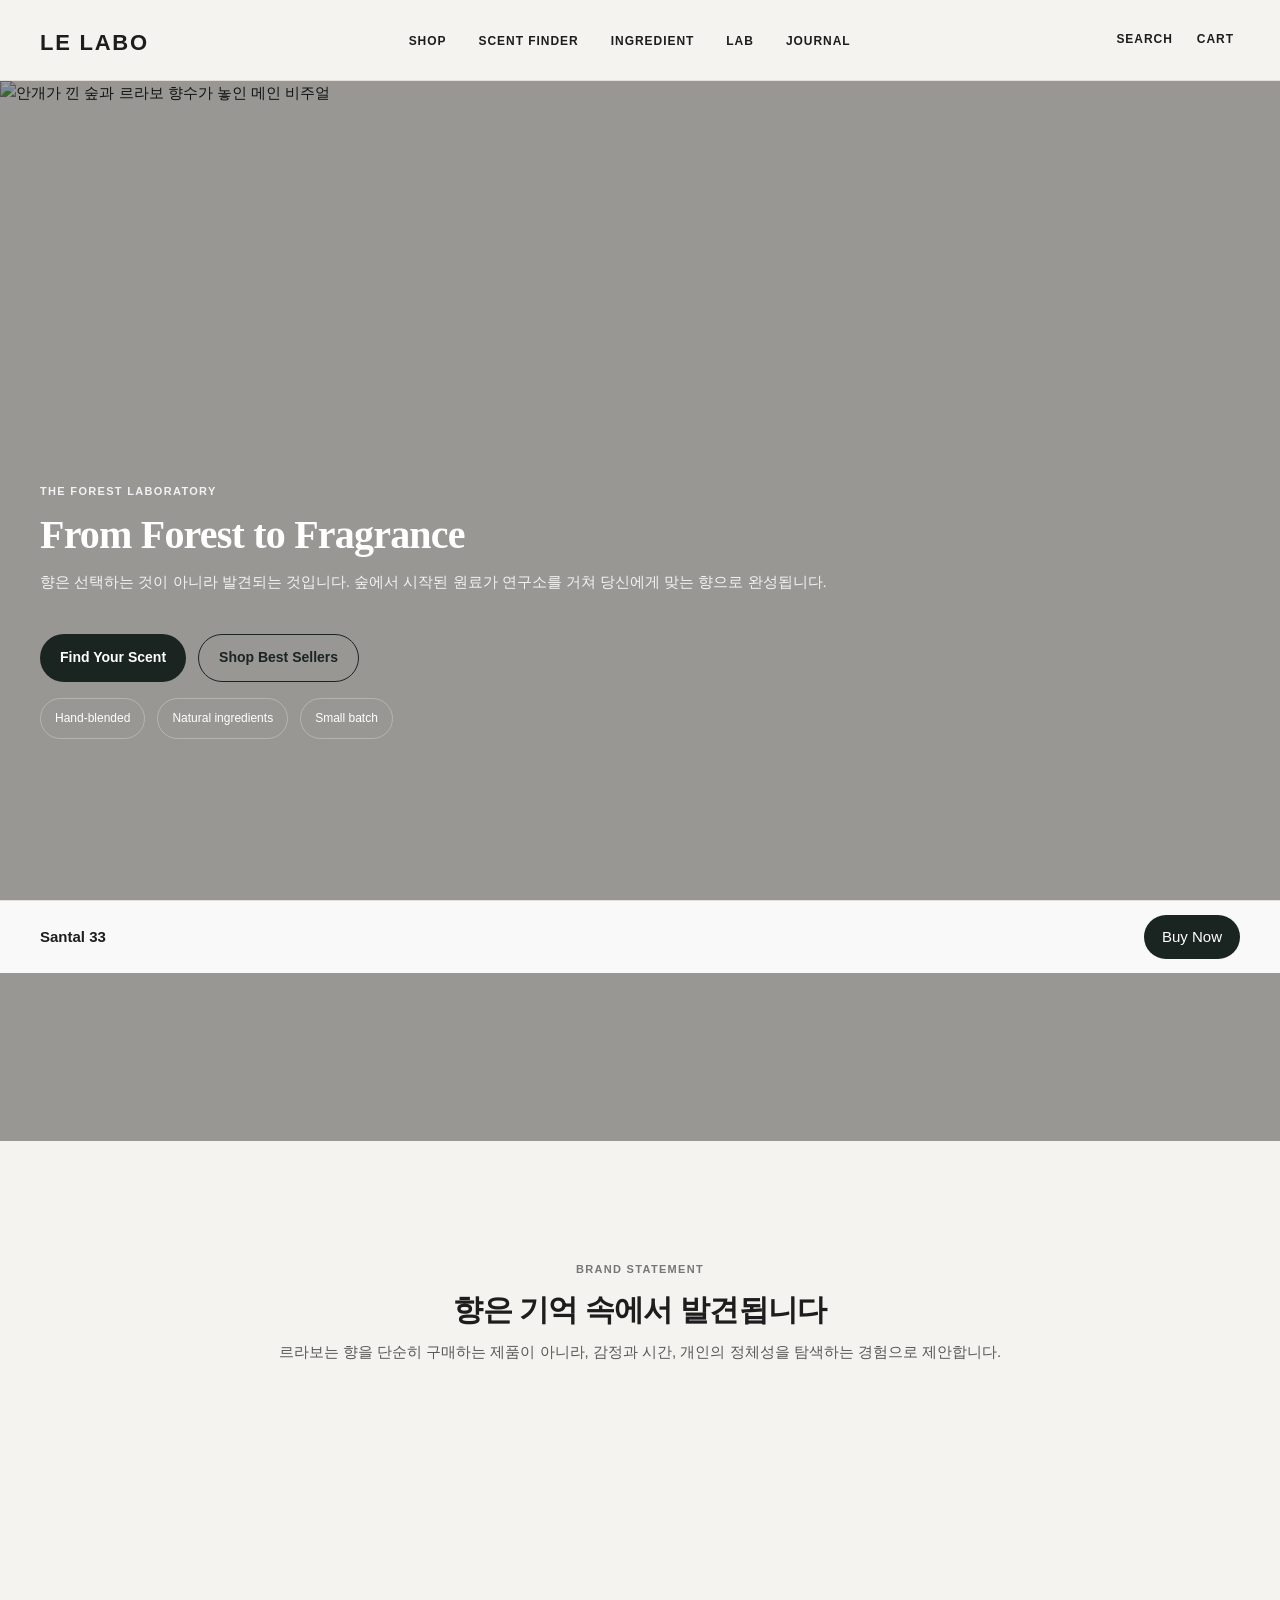
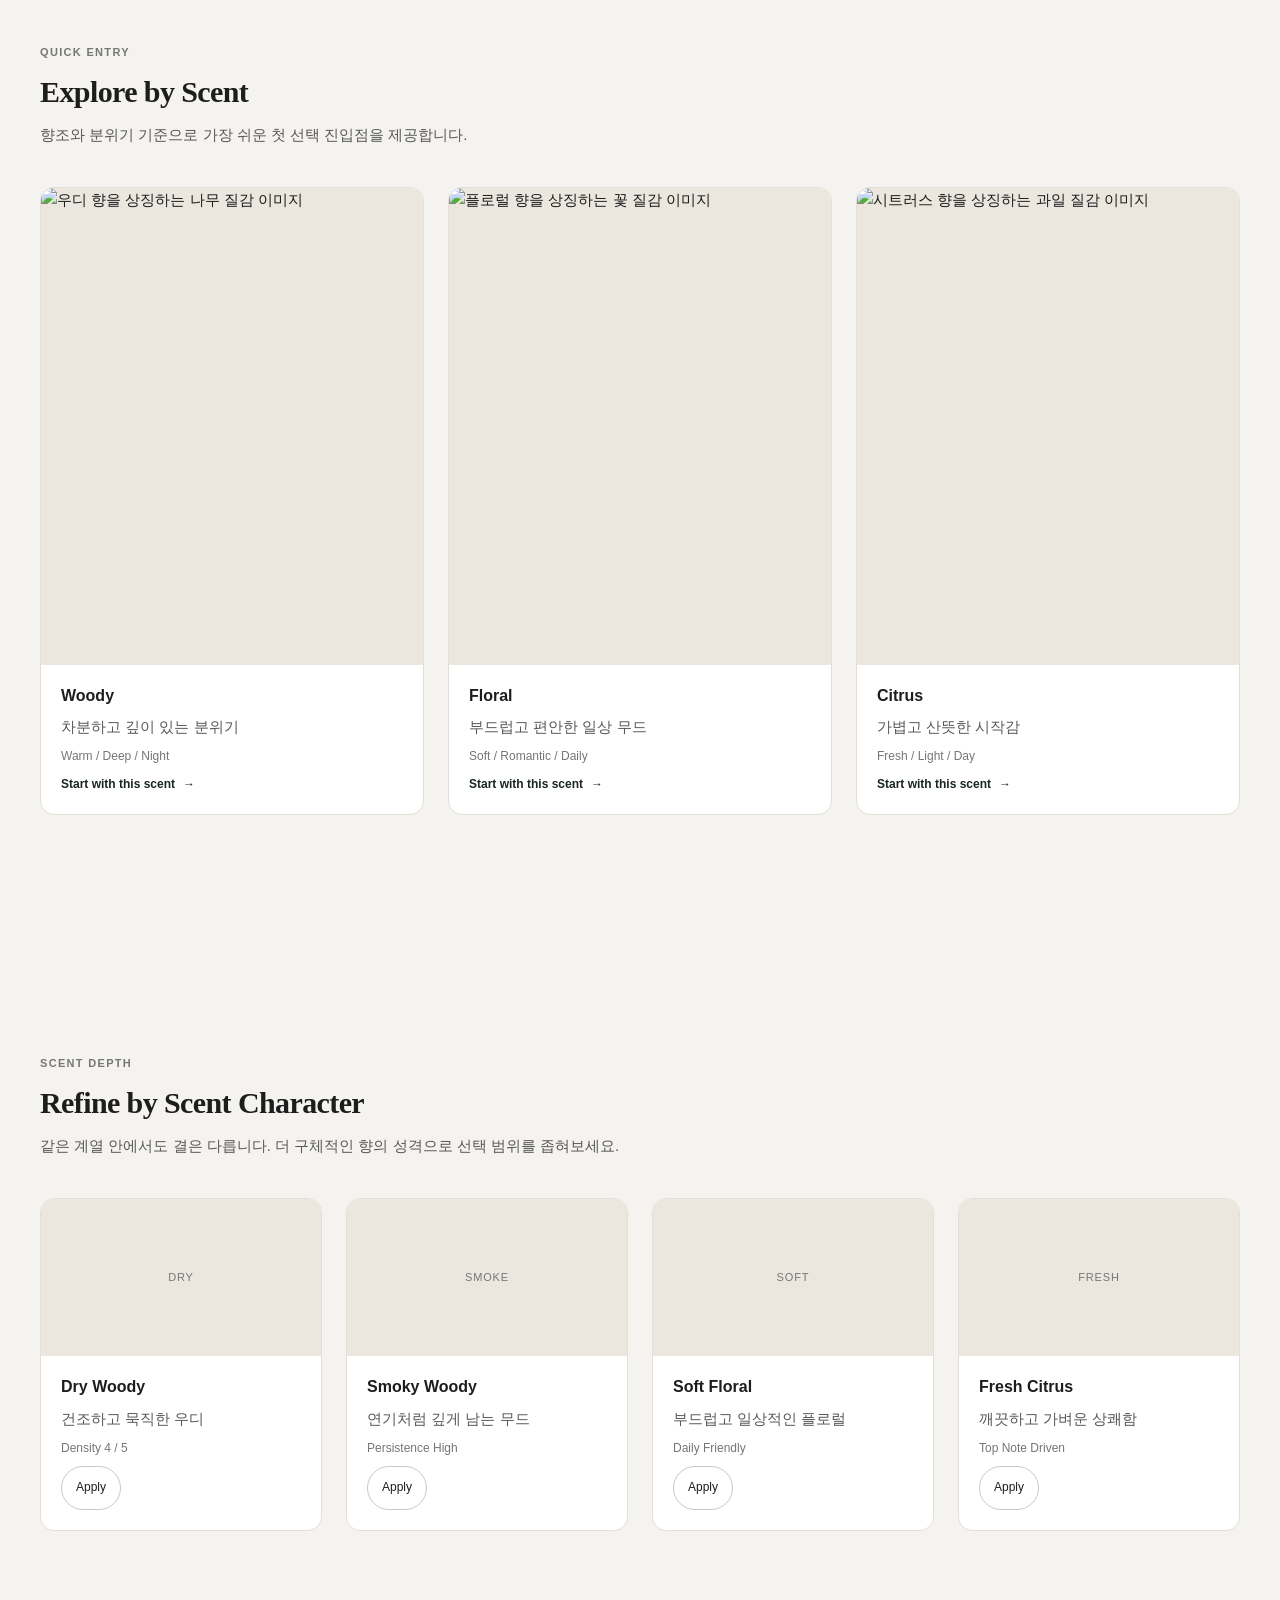
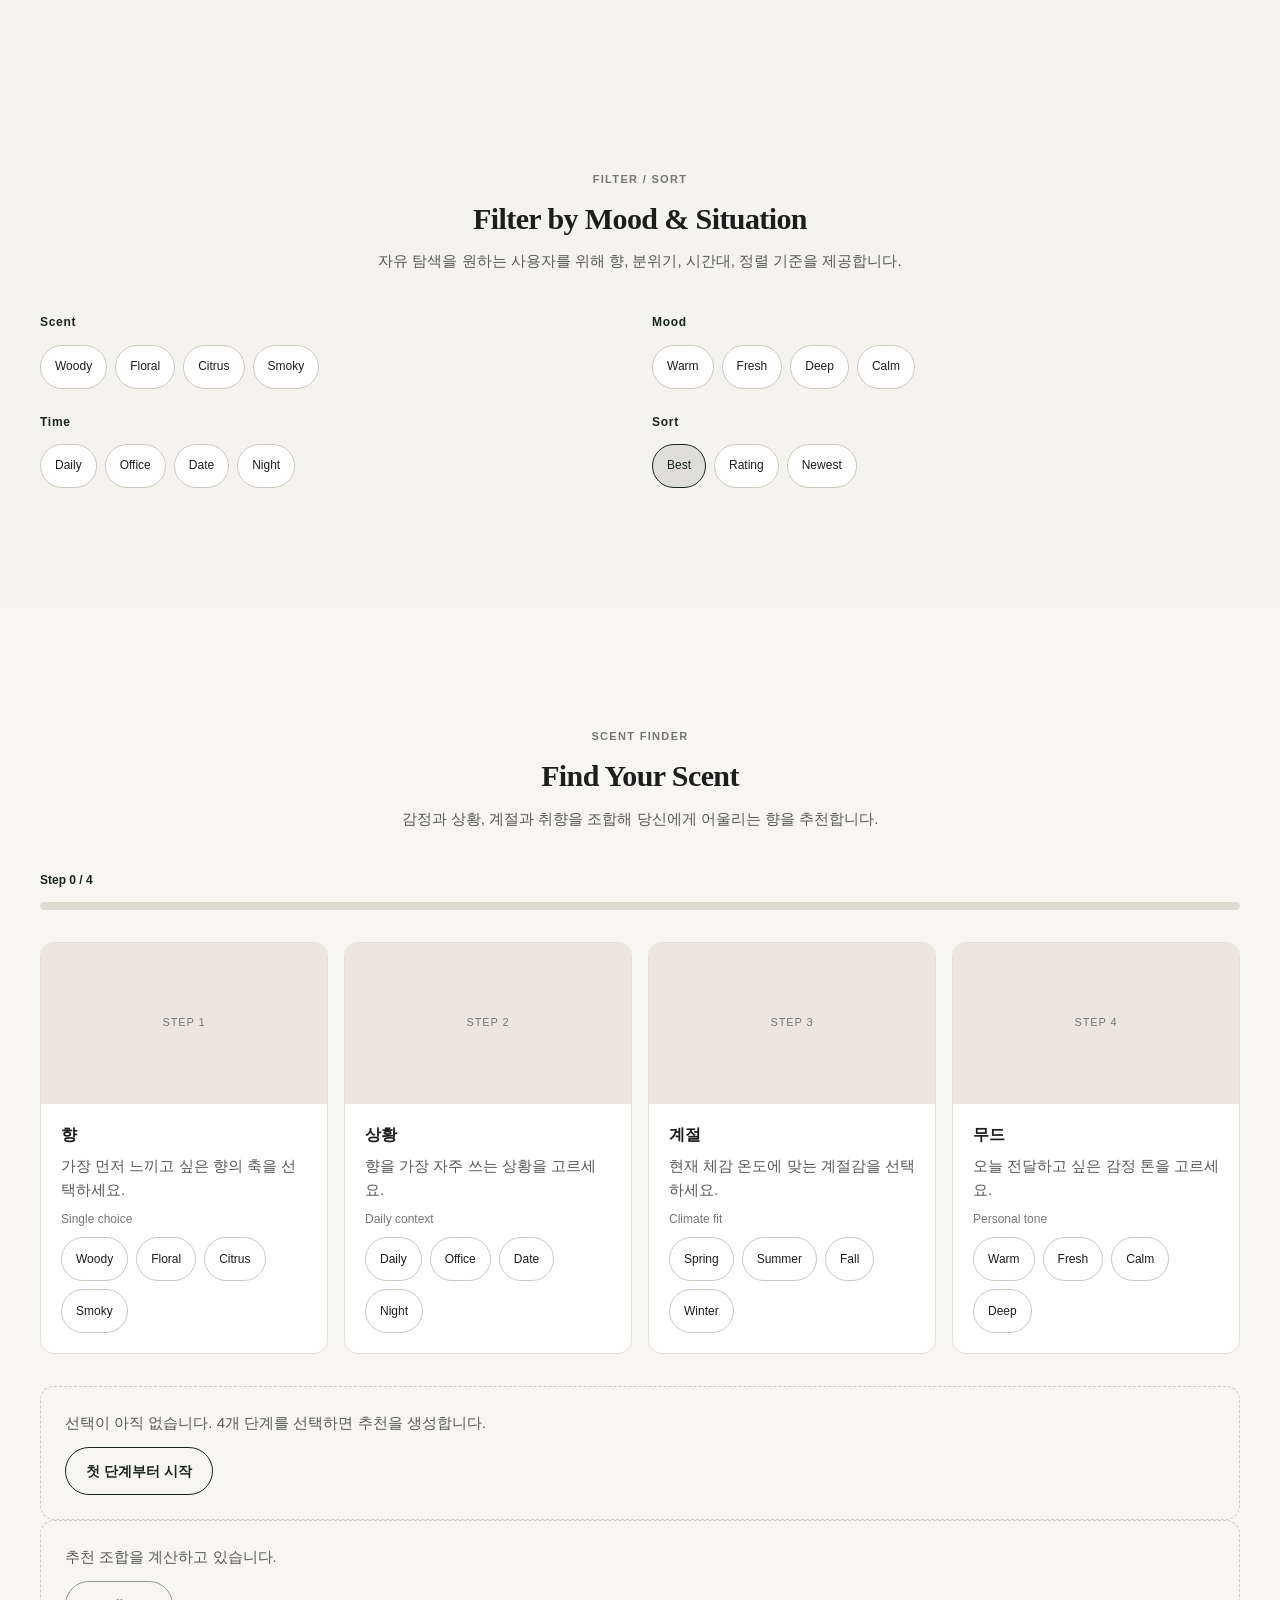
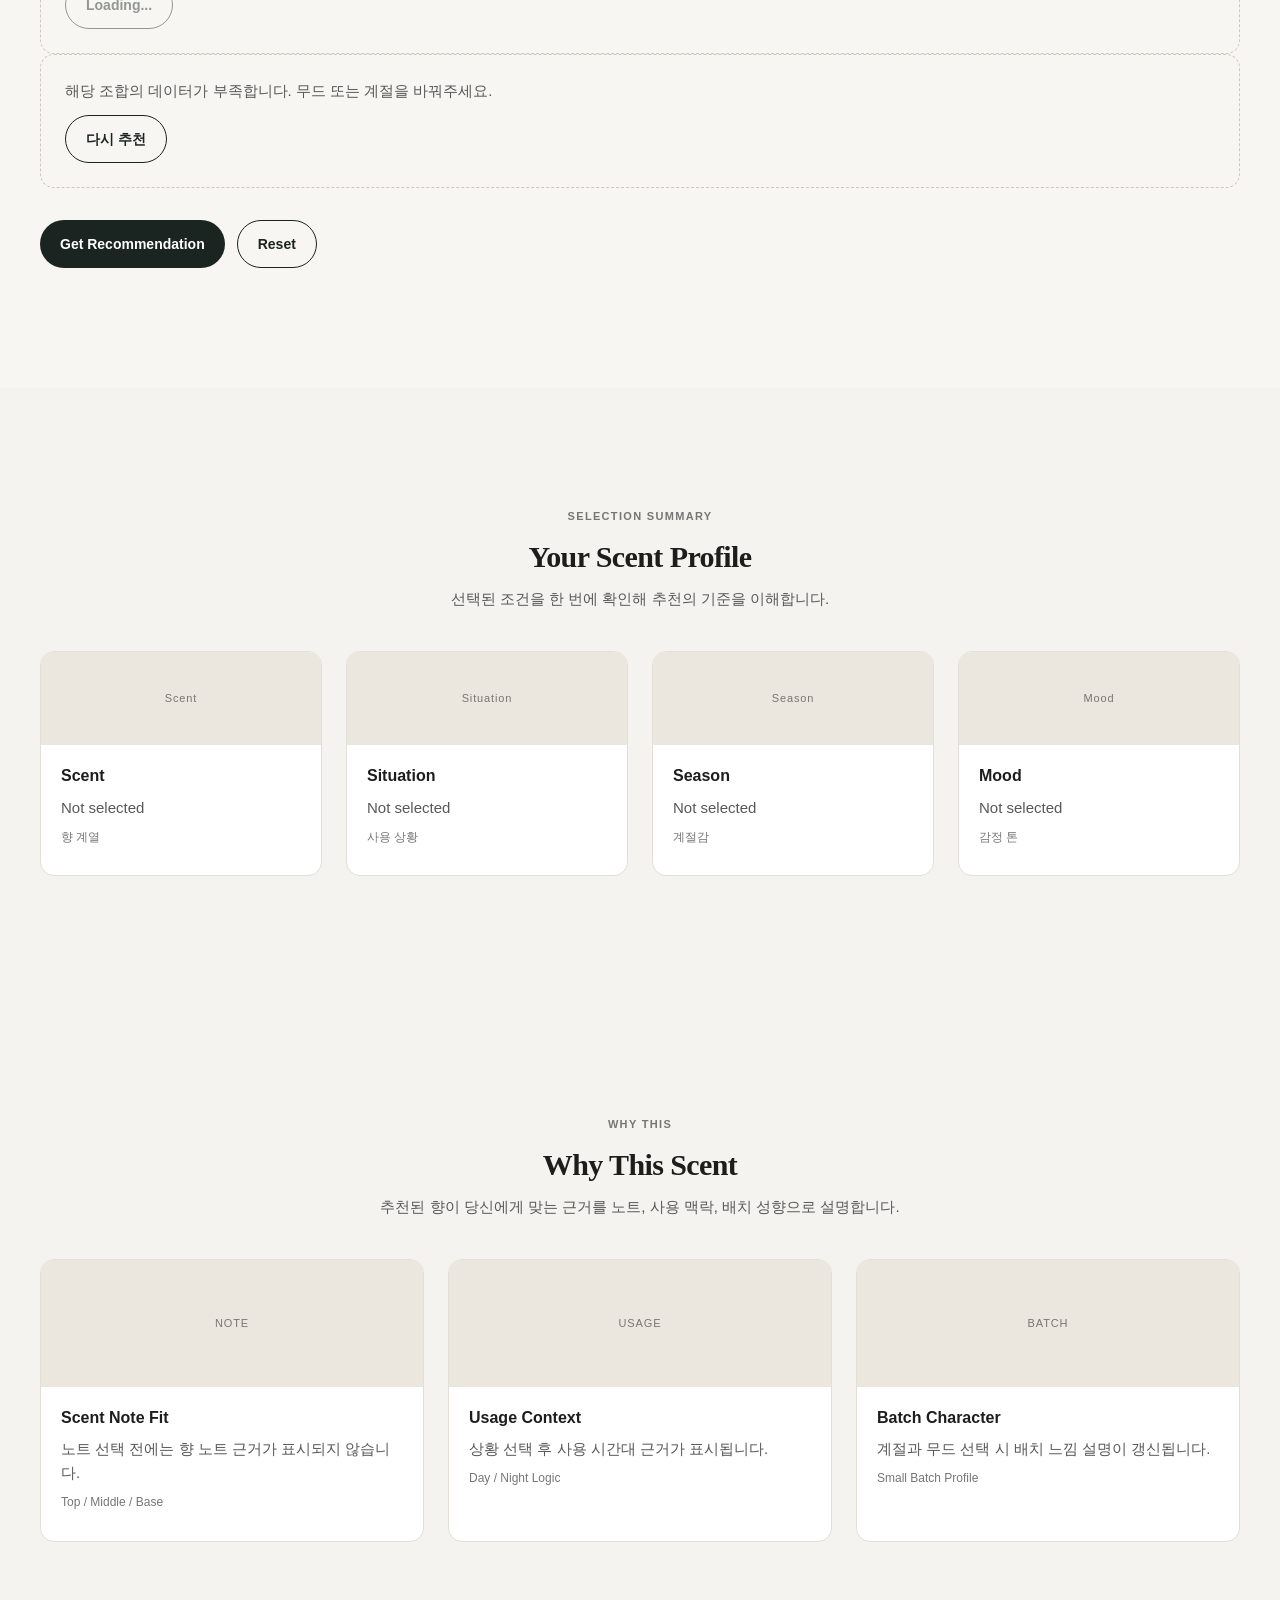
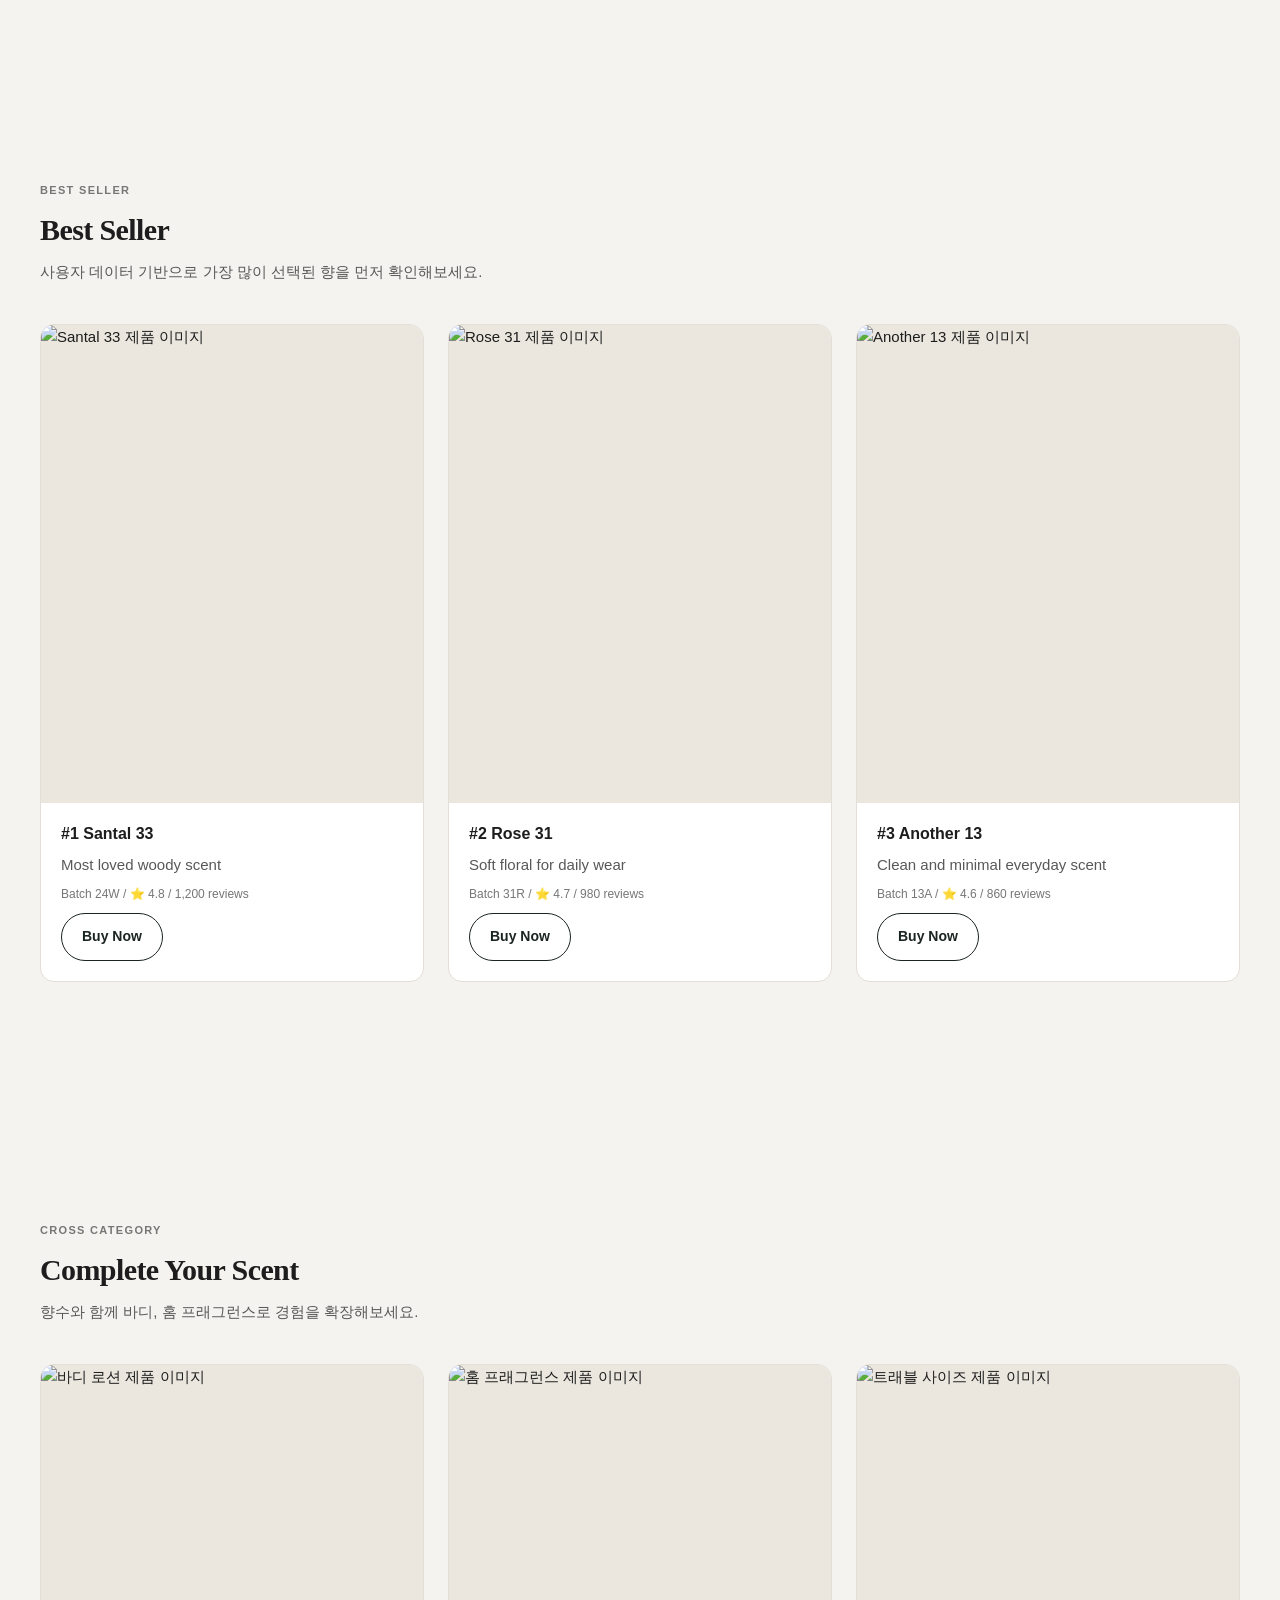
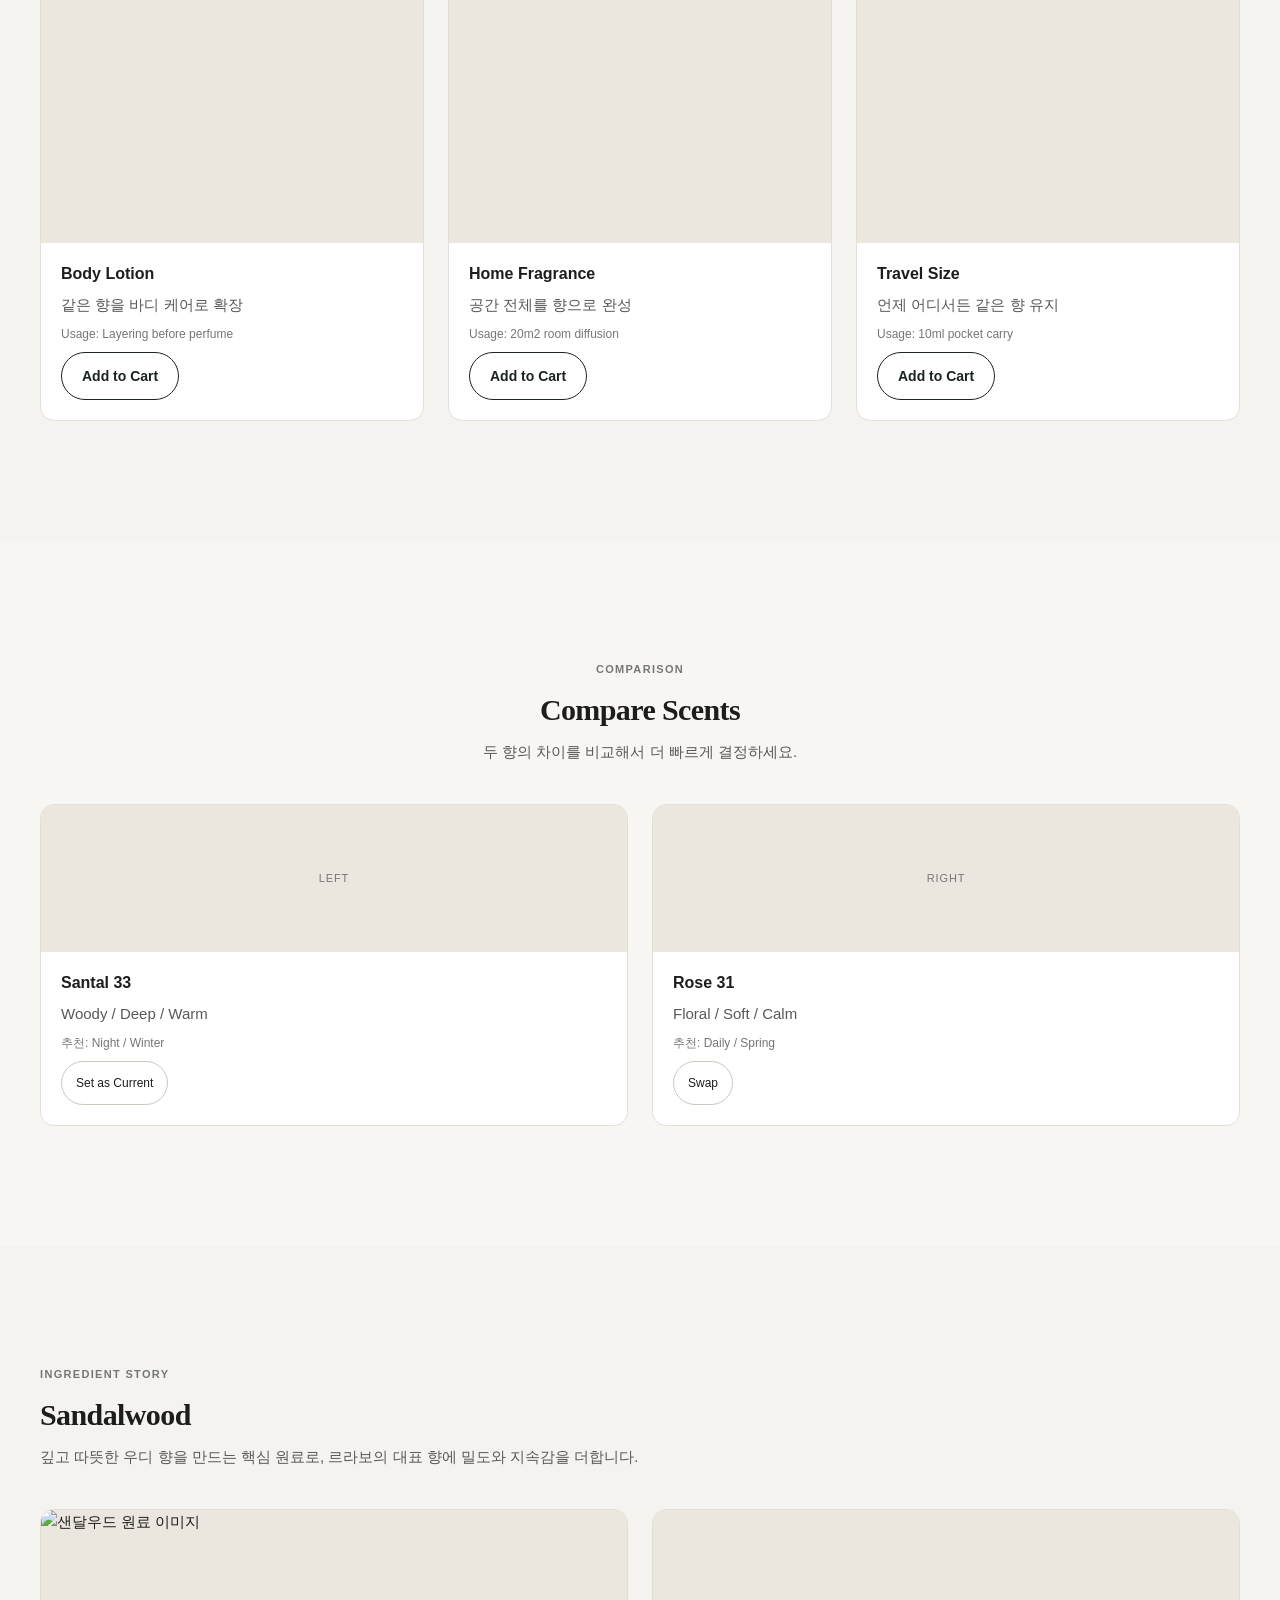
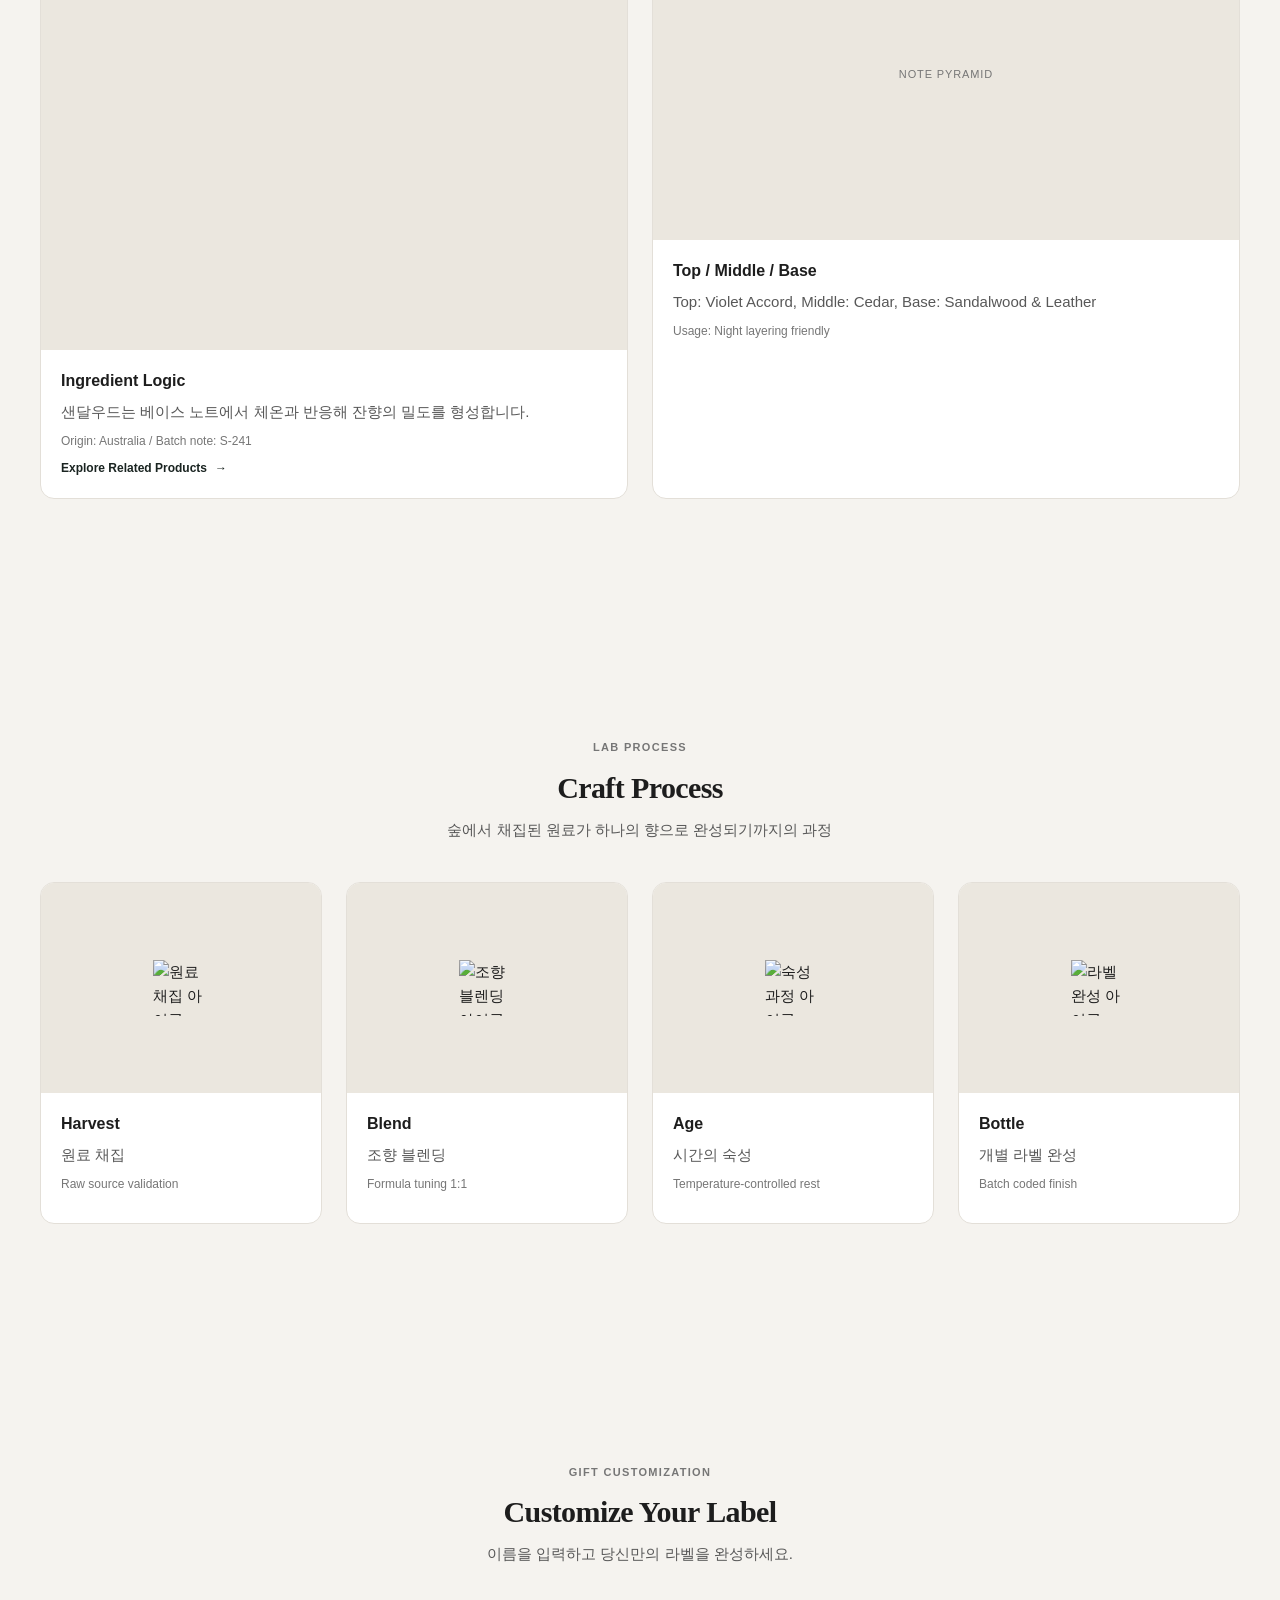
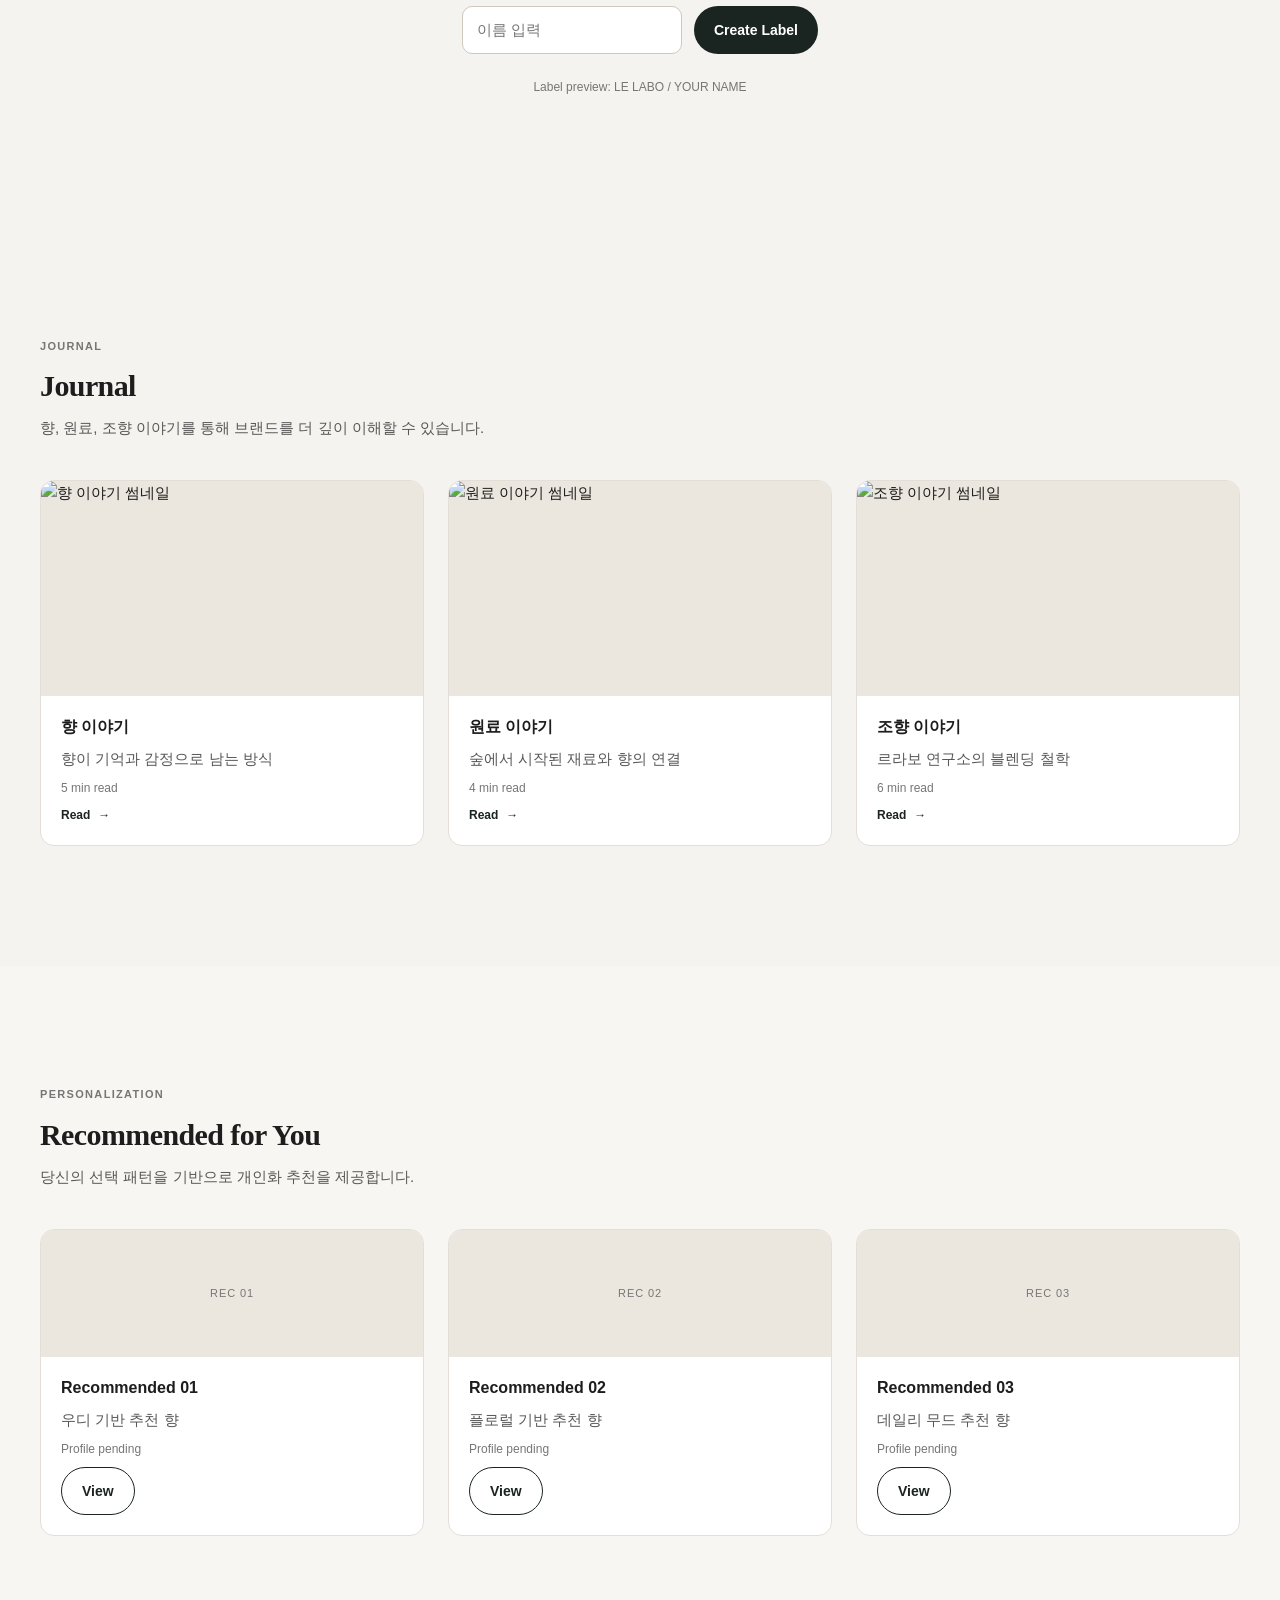
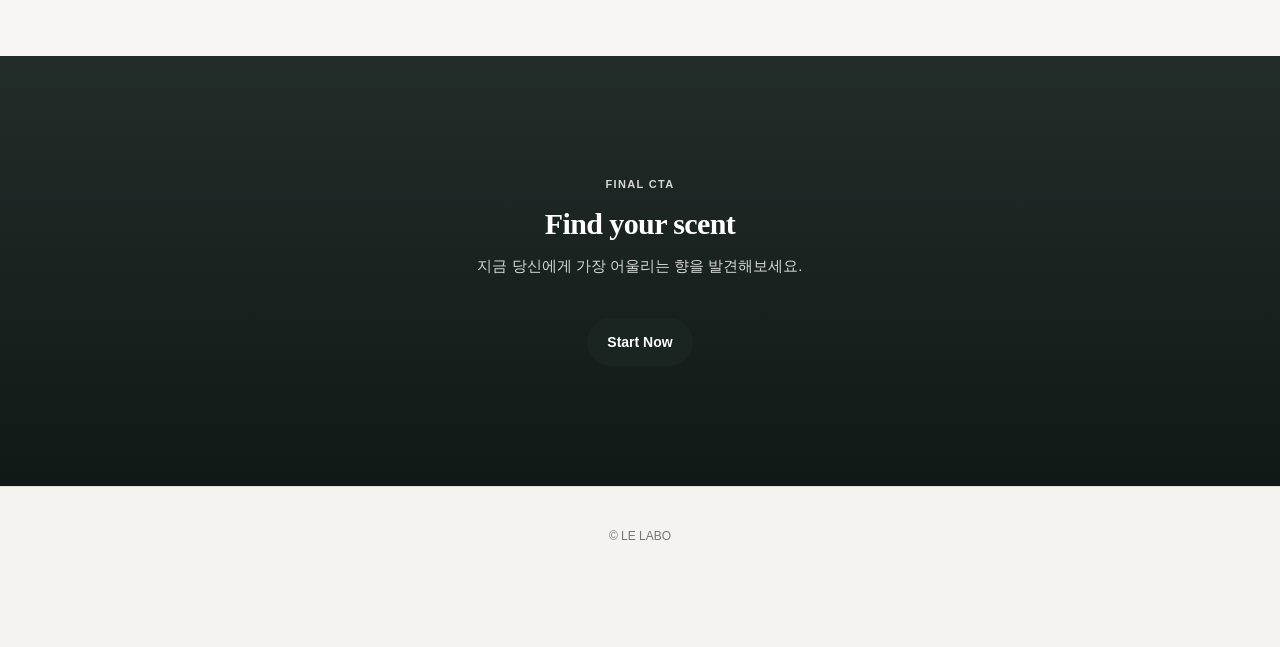
==== index.html @ 8e5b6299 "수정용" ====
<!DOCTYPE html>
<html lang="ko">
  <head>
    <meta charset="UTF-8" />
    <meta name="viewport" content="width=device-width, initial-scale=1.0" />
    <meta
      name="description"
      content="르라보를 숲속 연구소 컨셉으로 재해석한 향 경험 커머스 프로젝트 메인페이지"
    />
    <title>LE LABO Forest Laboratory</title>
    <link rel="stylesheet" href="./styles/reset.css" />
    <link rel="stylesheet" href="./styles/common.css" />
    <link rel="stylesheet" href="./styles/index.css" />
    <link rel="stylesheet" href="./styles/responsive.css" />
  </head>
  <body>
    <div id="wrap">
      <a href="#main-content" class="skip-nav">본문 바로가기</a>

      <header class="header" id="top" role="banner">
        <div class="container">
          <div class="header-content">
            <h1 class="logo"><a href="#top" aria-label="LE LABO 홈으로 이동">LE LABO</a></h1>
            <nav class="gnb" aria-label="메인 메뉴">
              <ul class="gnb-list">
                <li class="gnb-item"><a href="#shop">SHOP</a></li>
                <li class="gnb-item"><a href="#finder">SCENT FINDER</a></li>
                <li class="gnb-item"><a href="#ingredient">INGREDIENT</a></li>
                <li class="gnb-item"><a href="#lab">LAB</a></li>
                <li class="gnb-item"><a href="#journal">JOURNAL</a></li>
              </ul>
            </nav>
            <div class="header-actions">
              <button type="button" class="icon-btn" aria-label="검색 열기">SEARCH</button>
              <button type="button" class="icon-btn" aria-label="장바구니 열기">CART</button>
            </div>
          </div>
        </div>
        <div class="mega-menu" aria-label="확장 메뉴">
          <div class="container">
            <div class="mega-menu-content">
              <section class="mega-col" aria-labelledby="mega-shop-title">
                <div class="mega-col-head">
                  <h2 class="mega-title" id="mega-shop-title">SHOP</h2>
                </div>
                <div class="mega-col-body">
                  <ul class="mega-list">
                    <li><a href="#quick-entry">Fragrance</a></li>
                    <li><a href="#cross-category">Body</a></li>
                    <li><a href="#cross-category">Home</a></li>
                    <li><a href="#trending">Best Sellers</a></li>
                  </ul>
                </div>
              </section>
              <section class="mega-col" aria-labelledby="mega-scent-title">
                <div class="mega-col-head">
                  <h2 class="mega-title" id="mega-scent-title">SCENT TYPE</h2>
                </div>
                <div class="mega-col-body">
                  <ul class="mega-list">
                    <li><a href="#scent-depth">Woody</a></li>
                    <li><a href="#scent-depth">Floral</a></li>
                    <li><a href="#scent-depth">Citrus</a></li>
                    <li><a href="#scent-depth">Smoky</a></li>
                  </ul>
                </div>
              </section>
              <section class="mega-col" aria-labelledby="mega-situation-title">
                <div class="mega-col-head">
                  <h2 class="mega-title" id="mega-situation-title">SITUATION</h2>
                </div>
                <div class="mega-col-body">
                  <ul class="mega-list">
                    <li><a href="#filter-sort">Daily</a></li>
                    <li><a href="#filter-sort">Night</a></li>
                    <li><a href="#filter-sort">Date</a></li>
                    <li><a href="#comparison">Compare</a></li>
                  </ul>
                </div>
              </section>
              <section class="mega-col mega-feature" aria-labelledby="mega-feature-title">
                <div class="mega-col-head">
                  <h2 class="mega-title" id="mega-feature-title">FOREST PICKS</h2>
                </div>
                <div class="mega-col-body">
                  <p class="mega-copy">
                    숲속 연구소가 추천하는 지금 가장 많이 선택된 향을 먼저 만나보세요.
                  </p>
                  <a href="#trending" class="text-link">Shop Best Sellers</a>
                </div>
              </section>
            </div>
          </div>
        </div>
      </header>

      <main id="main-content">
        <section class="section hero" id="shop" aria-labelledby="hero-title">
          <div class="hero-media">
            <img src="./img/hero-forest.jpg" alt="안개가 낀 숲과 르라보 향수가 놓인 메인 비주얼" />
          </div>
          <div class="hero-overlay" aria-hidden="true"></div>
          <div class="container">
            <div class="section-content hero-content">
              <div class="section-head hero-head">
                <p class="section-eyebrow hero-eyebrow">THE FOREST LABORATORY</p>
                <h2 id="hero-title" class="hero-title">From Forest to Fragrance</h2>
                <p class="section-desc hero-desc">
                  향은 선택하는 것이 아니라 발견되는 것입니다. 숲에서 시작된 원료가 연구소를 거쳐
                  당신에게 맞는 향으로 완성됩니다.
                </p>
              </div>
              <div class="section-body hero-body">
                <div class="hero-cta-group">
                  <a href="#finder" class="btn btn-primary">Find Your Scent</a>
                  <a href="#trending" class="btn btn-secondary">Shop Best Sellers</a>
                </div>
                <ul class="hero-trust-list" aria-label="브랜드 신뢰 포인트">
                  <li>Hand-blended</li>
                  <li>Natural ingredients</li>
                  <li>Small batch</li>
                </ul>
              </div>
            </div>
          </div>
        </section>

        <section class="section brand-statement" aria-labelledby="brand-statement-title">
          <div class="container">
            <div class="section-content section-content-narrow">
              <div class="section-head section-head-center">
                <p class="section-eyebrow">BRAND STATEMENT</p>
                <h2 id="brand-statement-title" class="section-title">향은 기억 속에서 발견됩니다</h2>
                <p class="section-desc">
                  르라보는 향을 단순히 구매하는 제품이 아니라, 감정과 시간, 개인의 정체성을 탐색하는
                  경험으로 제안합니다.
                </p>
              </div>
              <div class="section-body"></div>
            </div>
          </div>
        </section>

        <section class="section quick-entry" id="quick-entry" aria-labelledby="quick-entry-title">
          <div class="container">
            <div class="section-content">
              <div class="section-head">
                <p class="section-eyebrow">QUICK ENTRY</p>
                <h2 id="quick-entry-title" class="section-title">Explore by Scent</h2>
                <p class="section-desc">
                  향조와 분위기 기준으로 가장 쉬운 첫 선택 진입점을 제공합니다.
                </p>
              </div>
              <div class="section-body">
                <div class="card-grid card-grid-3">
                  <article class="card product-card">
                    <div class="card-media">
                      <img src="./img/curated-woody.jpg" alt="우디 향을 상징하는 나무 질감 이미지" />
                    </div>
                    <div class="card-body">
                      <h3 class="card-title">Woody</h3>
                      <p class="card-desc">차분하고 깊이 있는 분위기</p>
                      <p class="card-meta">Warm / Deep / Night</p>
                      <div class="card-action">
                        <a href="#finder" class="text-link">Start with this scent</a>
                      </div>
                    </div>
                  </article>
                  <article class="card product-card">
                    <div class="card-media">
                      <img src="./img/curated-floral.jpg" alt="플로럴 향을 상징하는 꽃 질감 이미지" />
                    </div>
                    <div class="card-body">
                      <h3 class="card-title">Floral</h3>
                      <p class="card-desc">부드럽고 편안한 일상 무드</p>
                      <p class="card-meta">Soft / Romantic / Daily</p>
                      <div class="card-action">
                        <a href="#finder" class="text-link">Start with this scent</a>
                      </div>
                    </div>
                  </article>
                  <article class="card product-card">
                    <div class="card-media">
                      <img src="./img/curated-citrus.jpg" alt="시트러스 향을 상징하는 과일 질감 이미지" />
                    </div>
                    <div class="card-body">
                      <h3 class="card-title">Citrus</h3>
                      <p class="card-desc">가볍고 산뜻한 시작감</p>
                      <p class="card-meta">Fresh / Light / Day</p>
                      <div class="card-action">
                        <a href="#finder" class="text-link">Start with this scent</a>
                      </div>
                    </div>
                  </article>
                </div>
              </div>
            </div>
          </div>
        </section>

        <section class="section scent-depth" id="scent-depth" aria-labelledby="scent-depth-title">
          <div class="container">
            <div class="section-content">
              <div class="section-head">
                <p class="section-eyebrow">SCENT DEPTH</p>
                <h2 id="scent-depth-title" class="section-title">Refine by Scent Character</h2>
                <p class="section-desc">
                  같은 계열 안에서도 결은 다릅니다. 더 구체적인 향의 성격으로 선택 범위를 좁혀보세요.
                </p>
              </div>
              <div class="section-body">
                <div class="card-grid card-grid-4">
                  <article class="card">
                    <div class="card-media card-media-note">DRY</div>
                    <div class="card-body">
                      <h3 class="card-title">Dry Woody</h3>
                      <p class="card-desc">건조하고 묵직한 우디</p>
                      <p class="card-meta">Density 4 / 5</p>
                      <div class="card-action">
                        <button type="button" class="chip" data-filter-step="scent" data-filter-value="woody">
                          Apply
                        </button>
                      </div>
                    </div>
                  </article>
                  <article class="card">
                    <div class="card-media card-media-note">SMOKE</div>
                    <div class="card-body">
                      <h3 class="card-title">Smoky Woody</h3>
                      <p class="card-desc">연기처럼 깊게 남는 무드</p>
                      <p class="card-meta">Persistence High</p>
                      <div class="card-action">
                        <button type="button" class="chip" data-filter-step="scent" data-filter-value="smoky">
                          Apply
                        </button>
                      </div>
                    </div>
                  </article>
                  <article class="card">
                    <div class="card-media card-media-note">SOFT</div>
                    <div class="card-body">
                      <h3 class="card-title">Soft Floral</h3>
                      <p class="card-desc">부드럽고 일상적인 플로럴</p>
                      <p class="card-meta">Daily Friendly</p>
                      <div class="card-action">
                        <button type="button" class="chip" data-filter-step="scent" data-filter-value="floral">
                          Apply
                        </button>
                      </div>
                    </div>
                  </article>
                  <article class="card">
                    <div class="card-media card-media-note">FRESH</div>
                    <div class="card-body">
                      <h3 class="card-title">Fresh Citrus</h3>
                      <p class="card-desc">깨끗하고 가벼운 상쾌함</p>
                      <p class="card-meta">Top Note Driven</p>
                      <div class="card-action">
                        <button type="button" class="chip" data-filter-step="scent" data-filter-value="citrus">
                          Apply
                        </button>
                      </div>
                    </div>
                  </article>
                </div>
              </div>
            </div>
          </div>
        </section>

        <section class="section filter-sort" id="filter-sort" aria-labelledby="filter-sort-title">
          <div class="container">
            <div class="section-content">
              <div class="section-head section-head-center">
                <p class="section-eyebrow">FILTER / SORT</p>
                <h2 id="filter-sort-title" class="section-title">Filter by Mood & Situation</h2>
                <p class="section-desc">
                  자유 탐색을 원하는 사용자를 위해 향, 분위기, 시간대, 정렬 기준을 제공합니다.
                </p>
              </div>
              <div class="section-body">
                <div class="filter-sort-wrap">
                  <section class="filter-group" aria-labelledby="filter-scent-title">
                    <strong class="filter-label" id="filter-scent-title">Scent</strong>
                    <div class="filter-chip-list">
                      <button type="button" class="chip" data-filter-step="scent" data-filter-value="woody">Woody</button>
                      <button type="button" class="chip" data-filter-step="scent" data-filter-value="floral">Floral</button>
                      <button type="button" class="chip" data-filter-step="scent" data-filter-value="citrus">Citrus</button>
                      <button type="button" class="chip" data-filter-step="scent" data-filter-value="smoky">Smoky</button>
                    </div>
                  </section>
                  <section class="filter-group" aria-labelledby="filter-mood-title">
                    <strong class="filter-label" id="filter-mood-title">Mood</strong>
                    <div class="filter-chip-list">
                      <button type="button" class="chip" data-filter-step="mood" data-filter-value="warm">Warm</button>
                      <button type="button" class="chip" data-filter-step="mood" data-filter-value="fresh">Fresh</button>
                      <button type="button" class="chip" data-filter-step="mood" data-filter-value="deep">Deep</button>
                      <button type="button" class="chip" data-filter-step="mood" data-filter-value="calm">Calm</button>
                    </div>
                  </section>
                  <section class="filter-group" aria-labelledby="filter-time-title">
                    <strong class="filter-label" id="filter-time-title">Time</strong>
                    <div class="filter-chip-list">
                      <button type="button" class="chip" data-filter-step="situation" data-filter-value="daily">Daily</button>
                      <button type="button" class="chip" data-filter-step="situation" data-filter-value="office">Office</button>
                      <button type="button" class="chip" data-filter-step="situation" data-filter-value="date">Date</button>
                      <button type="button" class="chip" data-filter-step="situation" data-filter-value="night">Night</button>
                    </div>
                  </section>
                  <section class="filter-group" aria-labelledby="filter-sort-group-title">
                    <strong class="filter-label" id="filter-sort-group-title">Sort</strong>
                    <div class="filter-chip-list">
                      <button type="button" class="chip" aria-pressed="true">Best</button>
                      <button type="button" class="chip">Rating</button>
                      <button type="button" class="chip">Newest</button>
                    </div>
                  </section>
                </div>
              </div>
            </div>
          </div>
        </section>

        <section class="section finder" id="finder" aria-labelledby="finder-title">
          <div class="container">
            <div class="section-content">
              <div class="section-head section-head-center">
                <p class="section-eyebrow">SCENT FINDER</p>
                <h2 id="finder-title" class="section-title">Find Your Scent</h2>
                <p class="section-desc">
                  감정과 상황, 계절과 취향을 조합해 당신에게 어울리는 향을 추천합니다.
                </p>
              </div>
              <div class="section-body">
                <div class="finder-wrap" data-state="empty">
                  <div class="finder-progress-wrap">
                    <div class="finder-progress" id="finder-progress" aria-live="polite">Step 0 / 4</div>
                    <div class="finder-progress-bar" role="progressbar" aria-valuemin="0" aria-valuemax="4" aria-valuenow="0">
                      <span></span>
                    </div>
                  </div>
                  <div class="finder-step-grid">
                    <article class="card finder-step">
                      <div class="card-media card-media-note">STEP 1</div>
                      <div class="card-body">
                        <h3 class="card-title">향</h3>
                        <p class="card-desc">가장 먼저 느끼고 싶은 향의 축을 선택하세요.</p>
                        <p class="card-meta">Single choice</p>
                        <div class="card-action finder-options" role="group" aria-label="향 선택">
                          <button type="button" data-step="scent" data-value="woody">Woody</button>
                          <button type="button" data-step="scent" data-value="floral">Floral</button>
                          <button type="button" data-step="scent" data-value="citrus">Citrus</button>
                          <button type="button" data-step="scent" data-value="smoky">Smoky</button>
                        </div>
                      </div>
                    </article>
                    <article class="card finder-step">
                      <div class="card-media card-media-note">STEP 2</div>
                      <div class="card-body">
                        <h3 class="card-title">상황</h3>
                        <p class="card-desc">향을 가장 자주 쓰는 상황을 고르세요.</p>
                        <p class="card-meta">Daily context</p>
                        <div class="card-action finder-options" role="group" aria-label="상황 선택">
                          <button type="button" data-step="situation" data-value="daily">Daily</button>
                          <button type="button" data-step="situation" data-value="office">Office</button>
                          <button type="button" data-step="situation" data-value="date">Date</button>
                          <button type="button" data-step="situation" data-value="night">Night</button>
                        </div>
                      </div>
                    </article>
                    <article class="card finder-step">
                      <div class="card-media card-media-note">STEP 3</div>
                      <div class="card-body">
                        <h3 class="card-title">계절</h3>
                        <p class="card-desc">현재 체감 온도에 맞는 계절감을 선택하세요.</p>
                        <p class="card-meta">Climate fit</p>
                        <div class="card-action finder-options" role="group" aria-label="계절 선택">
                          <button type="button" data-step="season" data-value="spring">Spring</button>
                          <button type="button" data-step="season" data-value="summer">Summer</button>
                          <button type="button" data-step="season" data-value="fall">Fall</button>
                          <button type="button" data-step="season" data-value="winter">Winter</button>
                        </div>
                      </div>
                    </article>
                    <article class="card finder-step">
                      <div class="card-media card-media-note">STEP 4</div>
                      <div class="card-body">
                        <h3 class="card-title">무드</h3>
                        <p class="card-desc">오늘 전달하고 싶은 감정 톤을 고르세요.</p>
                        <p class="card-meta">Personal tone</p>
                        <div class="card-action finder-options" role="group" aria-label="무드 선택">
                          <button type="button" data-step="mood" data-value="warm">Warm</button>
                          <button type="button" data-step="mood" data-value="fresh">Fresh</button>
                          <button type="button" data-step="mood" data-value="calm">Calm</button>
                          <button type="button" data-step="mood" data-value="deep">Deep</button>
                        </div>
                      </div>
                    </article>
                  </div>
                  <div class="finder-result">
                    <div class="finder-state is-empty" data-ui="empty">
                      <p class="state-message">선택이 아직 없습니다. 4개 단계를 선택하면 추천을 생성합니다.</p>
                      <button type="button" class="btn btn-secondary" data-action="focus-first">첫 단계부터 시작</button>
                    </div>
                    <div class="finder-state is-loading" data-ui="loading" hidden>
                      <p class="state-message">추천 조합을 계산하고 있습니다.</p>
                      <button type="button" class="btn btn-secondary" disabled>Loading...</button>
                    </div>
                    <div class="finder-state is-error" data-ui="error" hidden>
                      <p class="state-message">해당 조합의 데이터가 부족합니다. 무드 또는 계절을 바꿔주세요.</p>
                      <button type="button" class="btn btn-secondary" data-action="retry">다시 추천</button>
                    </div>
                    <div class="finder-result-list" id="finder-result-list" hidden></div>
                  </div>
                  <div class="finder-control-row">
                    <button type="button" class="btn btn-primary" id="recommend-btn">Get Recommendation</button>
                    <button type="button" class="btn btn-secondary" id="reset-btn">Reset</button>
                  </div>
                </div>
              </div>
            </div>
          </div>
        </section>

        <section class="section selection-summary" id="selection-summary" aria-labelledby="selection-summary-title">
          <div class="container">
            <div class="section-content">
              <div class="section-head section-head-center">
                <p class="section-eyebrow">SELECTION SUMMARY</p>
                <h2 id="selection-summary-title" class="section-title">Your Scent Profile</h2>
                <p class="section-desc">선택된 조건을 한 번에 확인해 추천의 기준을 이해합니다.</p>
              </div>
              <div class="section-body">
                <div class="card-grid card-grid-4 summary-card-list" id="summary-grid">
                  <article class="card summary-card" data-key="scent">
                    <div class="card-media card-media-note">Scent</div>
                    <div class="card-body"><h3 class="card-title">Scent</h3><p class="card-desc">Not selected</p><p class="card-meta">향 계열</p><div class="card-action"></div></div>
                  </article>
                  <article class="card summary-card" data-key="situation">
                    <div class="card-media card-media-note">Situation</div>
                    <div class="card-body"><h3 class="card-title">Situation</h3><p class="card-desc">Not selected</p><p class="card-meta">사용 상황</p><div class="card-action"></div></div>
                  </article>
                  <article class="card summary-card" data-key="season">
                    <div class="card-media card-media-note">Season</div>
                    <div class="card-body"><h3 class="card-title">Season</h3><p class="card-desc">Not selected</p><p class="card-meta">계절감</p><div class="card-action"></div></div>
                  </article>
                  <article class="card summary-card" data-key="mood">
                    <div class="card-media card-media-note">Mood</div>
                    <div class="card-body"><h3 class="card-title">Mood</h3><p class="card-desc">Not selected</p><p class="card-meta">감정 톤</p><div class="card-action"></div></div>
                  </article>
                </div>
              </div>
            </div>
          </div>
        </section>

        <section class="section why-this" id="why-this" aria-labelledby="why-this-title">
          <div class="container">
            <div class="section-content">
              <div class="section-head section-head-center">
                <p class="section-eyebrow">WHY THIS</p>
                <h2 id="why-this-title" class="section-title">Why This Scent</h2>
                <p class="section-desc">추천된 향이 당신에게 맞는 근거를 노트, 사용 맥락, 배치 성향으로 설명합니다.</p>
              </div>
              <div class="section-body">
                <div class="card-grid card-grid-3" id="why-grid">
                  <article class="card"><div class="card-media card-media-note">NOTE</div><div class="card-body"><h3 class="card-title">Scent Note Fit</h3><p class="card-desc">노트 선택 전에는 향 노트 근거가 표시되지 않습니다.</p><p class="card-meta">Top / Middle / Base</p><div class="card-action"></div></div></article>
                  <article class="card"><div class="card-media card-media-note">USAGE</div><div class="card-body"><h3 class="card-title">Usage Context</h3><p class="card-desc">상황 선택 후 사용 시간대 근거가 표시됩니다.</p><p class="card-meta">Day / Night Logic</p><div class="card-action"></div></div></article>
                  <article class="card"><div class="card-media card-media-note">BATCH</div><div class="card-body"><h3 class="card-title">Batch Character</h3><p class="card-desc">계절과 무드 선택 시 배치 느낌 설명이 갱신됩니다.</p><p class="card-meta">Small Batch Profile</p><div class="card-action"></div></div></article>
                </div>
              </div>
            </div>
          </div>
        </section>

        <section class="section trending" id="trending" aria-labelledby="trending-title">
          <div class="container">
            <div class="section-content">
              <div class="section-head"><p class="section-eyebrow">BEST SELLER</p><h2 id="trending-title" class="section-title">Best Seller</h2><p class="section-desc">사용자 데이터 기반으로 가장 많이 선택된 향을 먼저 확인해보세요.</p></div>
              <div class="section-body">
                <div class="card-grid card-grid-3">
                  <article class="card product-card"><div class="card-media"><img src="./img/p1.jpg" alt="Santal 33 제품 이미지" /></div><div class="card-body"><h3 class="card-title">#1 Santal 33</h3><p class="card-desc">Most loved woody scent</p><p class="card-meta">Batch 24W / ⭐ 4.8 / 1,200 reviews</p><div class="card-action"><button type="button" class="btn btn-secondary">Buy Now</button></div></div></article>
                  <article class="card product-card"><div class="card-media"><img src="./img/p2.jpg" alt="Rose 31 제품 이미지" /></div><div class="card-body"><h3 class="card-title">#2 Rose 31</h3><p class="card-desc">Soft floral for daily wear</p><p class="card-meta">Batch 31R / ⭐ 4.7 / 980 reviews</p><div class="card-action"><button type="button" class="btn btn-secondary">Buy Now</button></div></div></article>
                  <article class="card product-card"><div class="card-media"><img src="./img/p3.jpg" alt="Another 13 제품 이미지" /></div><div class="card-body"><h3 class="card-title">#3 Another 13</h3><p class="card-desc">Clean and minimal everyday scent</p><p class="card-meta">Batch 13A / ⭐ 4.6 / 860 reviews</p><div class="card-action"><button type="button" class="btn btn-secondary">Buy Now</button></div></div></article>
                </div>
              </div>
            </div>
          </div>
        </section>

        <section class="section cross-category" id="cross-category" aria-labelledby="cross-category-title">
          <div class="container">
            <div class="section-content">
              <div class="section-head"><p class="section-eyebrow">CROSS CATEGORY</p><h2 id="cross-category-title" class="section-title">Complete Your Scent</h2><p class="section-desc">향수와 함께 바디, 홈 프래그런스로 경험을 확장해보세요.</p></div>
              <div class="section-body">
                <div class="card-grid card-grid-3">
                  <article class="card product-card"><div class="card-media"><img src="./img/cross-body.jpg" alt="바디 로션 제품 이미지" /></div><div class="card-body"><h3 class="card-title">Body Lotion</h3><p class="card-desc">같은 향을 바디 케어로 확장</p><p class="card-meta">Usage: Layering before perfume</p><div class="card-action"><button type="button" class="btn btn-secondary">Add to Cart</button></div></div></article>
                  <article class="card product-card"><div class="card-media"><img src="./img/cross-home.jpg" alt="홈 프래그런스 제품 이미지" /></div><div class="card-body"><h3 class="card-title">Home Fragrance</h3><p class="card-desc">공간 전체를 향으로 완성</p><p class="card-meta">Usage: 20m2 room diffusion</p><div class="card-action"><button type="button" class="btn btn-secondary">Add to Cart</button></div></div></article>
                  <article class="card product-card"><div class="card-media"><img src="./img/cross-travel.jpg" alt="트래블 사이즈 제품 이미지" /></div><div class="card-body"><h3 class="card-title">Travel Size</h3><p class="card-desc">언제 어디서든 같은 향 유지</p><p class="card-meta">Usage: 10ml pocket carry</p><div class="card-action"><button type="button" class="btn btn-secondary">Add to Cart</button></div></div></article>
                </div>
              </div>
            </div>
          </div>
        </section>

        <section class="section comparison" id="comparison" aria-labelledby="comparison-title">
          <div class="container">
            <div class="section-content">
              <div class="section-head section-head-center"><p class="section-eyebrow">COMPARISON</p><h2 id="comparison-title" class="section-title">Compare Scents</h2><p class="section-desc">두 향의 차이를 비교해서 더 빠르게 결정하세요.</p></div>
              <div class="section-body">
                <div class="card-grid card-grid-2" id="comparison-grid">
                  <article class="card"><div class="card-media card-media-note">LEFT</div><div class="card-body"><h3 class="card-title" id="compare-left-title">Santal 33</h3><p class="card-desc" id="compare-left-desc">Woody / Deep / Warm</p><p class="card-meta" id="compare-left-meta">추천: Night / Winter</p><div class="card-action"><button type="button" class="chip" id="set-left-current">Set as Current</button></div></div></article>
                  <article class="card"><div class="card-media card-media-note">RIGHT</div><div class="card-body"><h3 class="card-title" id="compare-right-title">Rose 31</h3><p class="card-desc" id="compare-right-desc">Floral / Soft / Calm</p><p class="card-meta" id="compare-right-meta">추천: Daily / Spring</p><div class="card-action"><button type="button" class="chip" id="swap-compare">Swap</button></div></div></article>
                </div>
              </div>
            </div>
          </div>
        </section>

        <section class="section ingredient" id="ingredient" aria-labelledby="ingredient-title">
          <div class="container">
            <div class="section-content">
              <div class="section-head"><p class="section-eyebrow">INGREDIENT STORY</p><h2 id="ingredient-title" class="section-title">Sandalwood</h2><p class="section-desc">깊고 따뜻한 우디 향을 만드는 핵심 원료로, 르라보의 대표 향에 밀도와 지속감을 더합니다.</p></div>
              <div class="section-body">
                <div class="card-grid card-grid-2">
                  <article class="card"><div class="card-media"><img src="./img/ing.jpg" alt="샌달우드 원료 이미지" /></div><div class="card-body"><h3 class="card-title">Ingredient Logic</h3><p class="card-desc">샌달우드는 베이스 노트에서 체온과 반응해 잔향의 밀도를 형성합니다.</p><p class="card-meta">Origin: Australia / Batch note: S-241</p><div class="card-action"><a class="text-link" href="#cross-category">Explore Related Products</a></div></div></article>
                  <article class="card"><div class="card-media card-media-note">NOTE PYRAMID</div><div class="card-body"><h3 class="card-title">Top / Middle / Base</h3><p class="card-desc">Top: Violet Accord, Middle: Cedar, Base: Sandalwood & Leather</p><p class="card-meta">Usage: Night layering friendly</p><div class="card-action"></div></div></article>
                </div>
              </div>
            </div>
          </div>
        </section>

        <section class="section process" id="lab" aria-labelledby="process-title">
          <div class="container">
            <div class="section-content">
              <div class="section-head section-head-center"><p class="section-eyebrow">LAB PROCESS</p><h2 id="process-title" class="section-title">Craft Process</h2><p class="section-desc">숲에서 채집된 원료가 하나의 향으로 완성되기까지의 과정</p></div>
              <div class="section-body">
                <div class="card-grid card-grid-4">
                  <article class="card"><div class="card-media card-media-icon"><img src="./img/icon-harvest.png" alt="원료 채집 아이콘" /></div><div class="card-body"><h3 class="card-title">Harvest</h3><p class="card-desc">원료 채집</p><p class="card-meta">Raw source validation</p><div class="card-action"></div></div></article>
                  <article class="card"><div class="card-media card-media-icon"><img src="./img/icon-blend.png" alt="조향 블렌딩 아이콘" /></div><div class="card-body"><h3 class="card-title">Blend</h3><p class="card-desc">조향 블렌딩</p><p class="card-meta">Formula tuning 1:1</p><div class="card-action"></div></div></article>
                  <article class="card"><div class="card-media card-media-icon"><img src="./img/icon-age.png" alt="숙성 과정 아이콘" /></div><div class="card-body"><h3 class="card-title">Age</h3><p class="card-desc">시간의 숙성</p><p class="card-meta">Temperature-controlled rest</p><div class="card-action"></div></div></article>
                  <article class="card"><div class="card-media card-media-icon"><img src="./img/icon-bottle.png" alt="라벨 완성 아이콘" /></div><div class="card-body"><h3 class="card-title">Bottle</h3><p class="card-desc">개별 라벨 완성</p><p class="card-meta">Batch coded finish</p><div class="card-action"></div></div></article>
                </div>
              </div>
            </div>
          </div>
        </section>

        <section class="section gift" id="gift" aria-labelledby="gift-title">
          <div class="container">
            <div class="section-content">
              <div class="section-head section-head-center"><p class="section-eyebrow">GIFT CUSTOMIZATION</p><h2 id="gift-title" class="section-title">Customize Your Label</h2><p class="section-desc">이름을 입력하고 당신만의 라벨을 완성하세요.</p></div>
              <div class="section-body">
                <div class="gift-form">
                  <label class="sr-only" for="gift-label-input">라벨 이름 입력</label>
                  <input id="gift-label-input" type="text" placeholder="이름 입력" aria-label="라벨 이름 입력" />
                  <button type="button" class="btn btn-primary" id="gift-create-btn">Create Label</button>
                </div>
                <p class="gift-preview" id="gift-preview" aria-live="polite">Label preview: LE LABO / YOUR NAME</p>
              </div>
            </div>
          </div>
        </section>

        <section class="section journal" id="journal" aria-labelledby="journal-title">
          <div class="container">
            <div class="section-content">
              <div class="section-head"><p class="section-eyebrow">JOURNAL</p><h2 id="journal-title" class="section-title">Journal</h2><p class="section-desc">향, 원료, 조향 이야기를 통해 브랜드를 더 깊이 이해할 수 있습니다.</p></div>
              <div class="section-body">
                <div class="card-grid card-grid-3">
                  <article class="card"><div class="card-media"><img src="./img/curated-woody.jpg" alt="향 이야기 썸네일" /></div><div class="card-body"><h3 class="card-title">향 이야기</h3><p class="card-desc">향이 기억과 감정으로 남는 방식</p><p class="card-meta">5 min read</p><div class="card-action"><a href="#" class="text-link">Read</a></div></div></article>
                  <article class="card"><div class="card-media"><img src="./img/curated-floral.jpg" alt="원료 이야기 썸네일" /></div><div class="card-body"><h3 class="card-title">원료 이야기</h3><p class="card-desc">숲에서 시작된 재료와 향의 연결</p><p class="card-meta">4 min read</p><div class="card-action"><a href="#" class="text-link">Read</a></div></div></article>
                  <article class="card"><div class="card-media"><img src="./img/curated-citrus.jpg" alt="조향 이야기 썸네일" /></div><div class="card-body"><h3 class="card-title">조향 이야기</h3><p class="card-desc">르라보 연구소의 블렌딩 철학</p><p class="card-meta">6 min read</p><div class="card-action"><a href="#" class="text-link">Read</a></div></div></article>
                </div>
              </div>
            </div>
          </div>
        </section>

        <section class="section personal" id="personal" aria-labelledby="personal-title">
          <div class="container">
            <div class="section-content">
              <div class="section-head"><p class="section-eyebrow">PERSONALIZATION</p><h2 id="personal-title" class="section-title">Recommended for You</h2><p class="section-desc">당신의 선택 패턴을 기반으로 개인화 추천을 제공합니다.</p></div>
              <div class="section-body">
                <div class="card-grid card-grid-3">
                  <article class="card"><div class="card-media card-media-note">REC 01</div><div class="card-body"><h3 class="card-title">Recommended 01</h3><p class="card-desc">우디 기반 추천 향</p><p class="card-meta">Profile pending</p><div class="card-action"><button type="button" class="btn btn-secondary">View</button></div></div></article>
                  <article class="card"><div class="card-media card-media-note">REC 02</div><div class="card-body"><h3 class="card-title">Recommended 02</h3><p class="card-desc">플로럴 기반 추천 향</p><p class="card-meta">Profile pending</p><div class="card-action"><button type="button" class="btn btn-secondary">View</button></div></div></article>
                  <article class="card"><div class="card-media card-media-note">REC 03</div><div class="card-body"><h3 class="card-title">Recommended 03</h3><p class="card-desc">데일리 무드 추천 향</p><p class="card-meta">Profile pending</p><div class="card-action"><button type="button" class="btn btn-secondary">View</button></div></div></article>
                </div>
              </div>
            </div>
          </div>
        </section>

        <section class="section final" id="final" aria-labelledby="final-title">
          <div class="container">
            <div class="section-content section-content-narrow">
              <div class="section-head section-head-center"><p class="section-eyebrow">FINAL CTA</p><h2 id="final-title" class="section-title">Find your scent</h2><p class="section-desc">지금 당신에게 가장 어울리는 향을 발견해보세요.</p></div>
              <div class="section-body final-body"><a href="#finder" class="btn btn-primary">Start Now</a></div>
            </div>
          </div>
        </section>
      </main>

      <footer class="footer" role="contentinfo">
        <div class="container">
          <div class="footer-content"><p>© LE LABO</p></div>
        </div>
      </footer>

      <div class="sticky" data-visible="false" id="sticky-buy" aria-label="구매 고정 바">
        <div class="sticky-content">
          <span class="sticky-product" id="sticky-product">Santal 33</span>
          <button type="button" class="sticky-button" aria-label="선택된 향 구매">Buy Now</button>
        </div>
      </div>
    </div>
    <script src="./scripts/index.js"></script>
  </body>
</html>
---- styles/common.css ----
/* Tokens / Base */
*, *::before, *::after { box-sizing: border-box; }
html { scroll-behavior: smooth; -webkit-text-size-adjust: 100%; }
body, h1, h2, h3, h4, p, ul, ol, li, dl, dd, figure { margin: 0; }
ul, ol { padding: 0; list-style: none; }
a { color: inherit; text-decoration: none; }
img { display: block; width: 100%; height: auto; }
button, input, textarea, select { font: inherit; color: inherit; }
button { border: 0; background: none; cursor: pointer; }
input, textarea, select { border: 0; outline: 0; background: none; }

:root {
  --color-bg: #f5f3ef;
  --color-surface: #ffffff;
  --color-surface-soft: #f8f6f2;
  --color-text: #1d1d1d;
  --color-text-sub: #585858;
  --color-text-muted: #767676;
  --color-line: #e3dfd8;
  --color-line-strong: #cec8be;
  --color-primary: #1a2421;
  --color-primary-hover: #111917;
  --color-white: #ffffff;
  --color-overlay: rgba(0, 0, 0, 0.38);
  --color-focus: #1a2421;

  --radius-sm: 10px;
  --radius-md: 14px;
  --radius-pill: 999px;

  --space-8: 8px;
  --space-12: 12px;
  --space-16: 16px;
  --space-20: 20px;
  --space-24: 24px;
  --space-32: 32px;
  --space-40: 40px;
  --space-48: 48px;
  --space-80: 80px;
  --space-120: 120px;

  --container-max: 1360px;
  --container-padding: 40px;
  --section-padding: 120px;
  --section-gap: 40px;
  --grid-gap: 24px;
  --card-padding: 20px;
  --header-height: 80px;

  --font-family-base: "Pretendard", "Noto Sans KR", sans-serif;
  --font-family-display: "Playfair Display", "Noto Serif KR", serif;
  --font-hero: 40px;
  --font-section: 30px;
  --font-sub: 20px;
  --font-card: 16px;
  --font-body: 15px;
  --font-caption: 12px;
  --font-label: 11px;
}

body {
  min-width: 320px;
  font-family: var(--font-family-base);
  font-size: var(--font-body);
  line-height: 1.6;
  color: var(--color-text);
  background: var(--color-bg);
}

#wrap { width: 100%; overflow-x: hidden; }
.container { width: 100%; max-width: var(--container-max); margin: 0 auto; padding: 0 var(--container-padding); }
.section { padding: var(--section-padding) 0; scroll-margin-top: calc(var(--header-height) + 20px); }
.section-content { display: flex; flex-direction: column; gap: var(--section-gap); }
.section-content-narrow { max-width: 800px; margin: 0 auto; }
.section-head { display: flex; flex-direction: column; gap: var(--space-12); }
.section-head-center { align-items: center; text-align: center; }
.section-body { display: flex; flex-direction: column; gap: var(--space-24); }

.skip-nav {
  position: absolute;
  top: -9999px;
  left: 20px;
  z-index: 2000;
  padding: 10px 14px;
  border-radius: var(--radius-sm);
  background: var(--color-primary);
  color: var(--color-white);
}
.skip-nav:focus-visible { top: 20px; }

.hero-title, .section-title { letter-spacing: -0.02em; }
.hero-title { font-family: var(--font-family-display); font-size: var(--font-hero); line-height: 1.12; }
.section-title { font-family: var(--font-family-display); font-size: var(--font-section); line-height: 1.24; }
.card-title { font-size: var(--font-card); line-height: 1.4; }
.section-eyebrow, .hero-eyebrow { font-size: var(--font-label); font-weight: 600; letter-spacing: 0.12em; text-transform: uppercase; color: var(--color-text-muted); }
.section-desc, .card-desc { color: var(--color-text-sub); }
.card-meta { font-size: var(--font-caption); color: var(--color-text-muted); }

.card-grid { display: grid; gap: var(--grid-gap); }
.card-grid-2 { grid-template-columns: repeat(2, minmax(0, 1fr)); }
.card-grid-3 { grid-template-columns: repeat(3, minmax(0, 1fr)); }
.card-grid-4 { grid-template-columns: repeat(4, minmax(0, 1fr)); }

.card {
  display: flex;
  flex-direction: column;
  border: 1px solid var(--color-line);
  border-radius: var(--radius-md);
  background: var(--color-surface);
  overflow: hidden;
}
.card-media { aspect-ratio: 4 / 5; background: #ebe7df; }
.card-media img { width: 100%; height: 100%; object-fit: cover; }
.card-media-note {
  display: flex;
  align-items: center;
  justify-content: center;
  aspect-ratio: 16 / 9;
  font-size: var(--font-label);
  letter-spacing: 0.08em;
  color: var(--color-text-muted);
}
.card-media-icon { aspect-ratio: 4 / 3; display: flex; align-items: center; justify-content: center; padding: var(--space-20); }
.card-media-icon img { width: 56px; height: 56px; object-fit: contain; }
.card-body { display: flex; flex-direction: column; gap: var(--space-8); padding: var(--card-padding); flex: 1; }
.card-action { margin-top: auto; display: flex; align-items: center; gap: var(--space-12); }

.product-card .card-media { aspect-ratio: 4 / 5; }
.journal .card .card-media { aspect-ratio: 16 / 9; }
.ingredient .card:first-child .card-media { aspect-ratio: 4 / 3; }

.btn, .icon-btn, .chip, .sticky-button {
  display: inline-flex;
  align-items: center;
  justify-content: center;
  transition: background-color .2s ease, border-color .2s ease, transform .2s ease;
}
.btn { min-height: 48px; padding: 0 20px; border-radius: var(--radius-pill); font-size: 14px; font-weight: 600; }
.btn-primary, .sticky-button { background: var(--color-primary); color: var(--color-white); }
.btn-primary:hover, .sticky-button:hover { background: var(--color-primary-hover); }
.btn-secondary { border: 1px solid var(--color-primary); color: var(--color-primary); background: transparent; }
.btn-secondary:hover { background: rgba(26, 36, 33, .05); }
.icon-btn { min-height: 44px; font-size: var(--font-caption); font-weight: 700; letter-spacing: .08em; }
.text-link { display: inline-flex; gap: 8px; align-items: center; font-size: var(--font-caption); font-weight: 600; color: var(--color-primary); }
.text-link::after { content: "→"; }
.chip { min-height: 44px; padding: 0 14px; border: 1px solid var(--color-line-strong); border-radius: var(--radius-pill); background: var(--color-surface); font-size: var(--font-caption); }

button[aria-pressed="true"],
.chip.is-selected,
.finder-options button.is-selected {
  border-color: var(--color-primary);
  background: rgba(26, 36, 33, 0.1);
  color: var(--color-primary);
}

button:disabled, .btn:disabled { opacity: .45; cursor: not-allowed; pointer-events: none; }
a:focus-visible, button:focus-visible, input:focus-visible { outline: 2px solid var(--color-focus); outline-offset: 2px; }

input[type="text"] { width: 100%; min-height: 48px; padding: 0 14px; border: 1px solid var(--color-line-strong); border-radius: var(--radius-sm); background: var(--color-surface); }
input[type="text"]::placeholder { color: var(--color-text-muted); }

.sr-only {
  position: absolute;
  width: 1px;
  height: 1px;
  padding: 0;
  margin: -1px;
  overflow: hidden;
  clip: rect(0,0,0,0);
  white-space: nowrap;
  border: 0;
}
---- styles/index.css ----
/* Header / Navigation */
.header {
  position: sticky;
  top: 0;
  z-index: 1000;
  border-bottom: 1px solid var(--color-line);
  background: rgba(245, 243, 239, 0.9);
  backdrop-filter: blur(10px);
}
.header-content {
  min-height: var(--header-height);
  display: flex;
  align-items: center;
  justify-content: space-between;
  gap: var(--space-24);
}
.logo a { font-size: 22px; font-weight: 700; letter-spacing: .08em; }
.gnb-list { display: flex; align-items: center; gap: var(--space-32); }
.gnb-item a { font-size: var(--font-caption); font-weight: 700; letter-spacing: .08em; }
.header-actions { display: flex; align-items: center; gap: var(--space-12); }

.mega-menu { display: none; border-top: 1px solid var(--color-line); background: rgba(255,255,255,.96); }
.header:hover .mega-menu, .header:focus-within .mega-menu { display: block; }
.mega-menu-content { display: grid; grid-template-columns: repeat(4, minmax(0, 1fr)); gap: var(--space-24); padding: var(--space-32) 0; }
.mega-col { display: flex; flex-direction: column; gap: var(--space-12); }
.mega-title { font-size: var(--font-caption); letter-spacing: .08em; }
.mega-list { display: flex; flex-direction: column; gap: var(--space-8); }
.mega-list a { color: var(--color-text-sub); }
.mega-list a:hover { color: var(--color-primary); }
.mega-copy { color: var(--color-text-sub); }

/* Hero */
.hero { position: relative; min-height: calc(100vh - var(--header-height)); }
.hero-media, .hero-overlay { position: absolute; inset: 0; }
.hero-media img { height: 100%; object-fit: cover; }
.hero-overlay { background: var(--color-overlay); }
.hero-content { position: relative; z-index: 1; min-height: calc(100vh - var(--header-height)); justify-content: center; color: var(--color-white); }
.hero-eyebrow, .hero-desc { color: rgba(255,255,255,.88); }
.hero-body { gap: var(--space-16); }
.hero-cta-group { display: flex; flex-wrap: wrap; gap: var(--space-12); }
.hero-trust-list { display: flex; flex-wrap: wrap; gap: var(--space-12); }
.hero-trust-list li { padding: 10px 14px; border: 1px solid rgba(255,255,255,.28); border-radius: var(--radius-pill); font-size: var(--font-caption); }

/* Shared section tuning */
.finder, .comparison, .personal { background: var(--color-surface-soft); }
.summary-card-list .card-media-note,
.why-this .card-media-note,
.personal .card-media-note { aspect-ratio: 3 / 1; }

/* Filter */
.filter-sort-wrap { display: grid; grid-template-columns: repeat(2, minmax(0, 1fr)); gap: var(--space-24); }
.filter-group { display: flex; flex-direction: column; gap: var(--space-12); }
.filter-label { font-size: var(--font-caption); letter-spacing: .06em; color: var(--color-primary); }
.filter-chip-list { display: flex; flex-wrap: wrap; gap: var(--space-8); }

/* Finder */
.finder-wrap { display: flex; flex-direction: column; gap: var(--space-32); }
.finder-progress-wrap { display: flex; flex-direction: column; gap: var(--space-12); }
.finder-progress { font-size: var(--font-caption); font-weight: 700; color: var(--color-primary); }
.finder-progress-bar { width: 100%; height: 8px; border-radius: 999px; background: #dfdbd3; overflow: hidden; }
.finder-progress-bar span { display: block; width: 0%; height: 100%; background: var(--color-primary); transition: width .2s ease; }
.finder-step-grid { display: grid; grid-template-columns: repeat(4, minmax(0, 1fr)); gap: var(--space-16); }
.finder-options { display: flex; flex-wrap: wrap; gap: var(--space-8); }
.finder-options button { min-height: 44px; padding: 0 14px; border: 1px solid var(--color-line-strong); border-radius: var(--radius-pill); background: #fff; font-size: var(--font-caption); }
.finder-options button:hover { border-color: var(--color-primary); }
.finder-control-row { display: flex; gap: var(--space-12); }
.finder-state { border: 1px dashed var(--color-line-strong); border-radius: var(--radius-md); padding: var(--space-24); display: flex; flex-direction: column; gap: var(--space-12); align-items: flex-start; }
.state-message { color: var(--color-text-sub); }
.finder-result-list { display: grid; grid-template-columns: repeat(2, minmax(0, 1fr)); gap: var(--space-24); }
.finder-result .card-meta { font-size: var(--font-caption); }

/* Comparison */
#comparison-grid .card-media-note { aspect-ratio: 4 / 1; }

/* Ingredient / Gift */
.gift-form { display: flex; gap: var(--space-12); max-width: 640px; margin: 0 auto; }
.gift-form input { flex: 1; }
.gift-preview { text-align: center; color: var(--color-text-muted); font-size: var(--font-caption); }

/* Final / Footer / Sticky */
.final { background: linear-gradient(180deg, rgba(26, 36, 33, .96) 0%, rgba(17, 25, 23, 1) 100%); color: var(--color-white); }
.final .section-eyebrow, .final .section-desc { color: rgba(255,255,255,.82); }
.final-body { align-items: center; }
.footer { padding: var(--space-40) 0 100px; border-top: 1px solid var(--color-line); }
.footer-content { display: flex; justify-content: center; }
.footer-content p { color: var(--color-text-muted); font-size: var(--font-caption); }

.sticky {
  position: fixed;
  left: 0;
  bottom: 0;
  width: 100%;
  z-index: 1200;
  border-top: 1px solid var(--color-line);
  background: rgba(255,255,255,.94);
  transform: translateY(100%);
  transition: transform .25s ease;
}
.sticky[data-visible="true"] { transform: translateY(0); }
.sticky-content {
  max-width: var(--container-max);
  margin: 0 auto;
  padding: 14px var(--container-padding);
  display: flex;
  align-items: center;
  justify-content: space-between;
  gap: var(--space-16);
}
.sticky-product { font-weight: 700; }
.sticky-button { min-height: 44px; padding: 0 18px; border-radius: var(--radius-pill); }
---- styles/responsive.css ----
@media (max-width: 1024px) {
  :root {
    --container-padding: 24px;
    --section-padding: 96px;
    --font-hero: 36px;
    --font-section: 28px;
    --font-sub: 18px;
  }

  .mega-menu-content,
  .card-grid-4,
  .finder-step-grid { grid-template-columns: repeat(2, minmax(0, 1fr)); }

  .card-grid-3,
  .finder-result-list,
  .filter-sort-wrap { grid-template-columns: repeat(2, minmax(0, 1fr)); }
}

@media (max-width: 768px) {
  :root {
    --container-padding: 20px;
    --section-padding: 80px;
    --font-hero: 32px;
    --font-section: 28px;
    --font-body: 14px;
  }

  .header-content {
    min-height: 0;
    padding: 14px 0;
    flex-wrap: wrap;
    justify-content: center;
    gap: var(--space-12);
  }

  .gnb-list { flex-wrap: wrap; justify-content: center; gap: var(--space-12) var(--space-16); }
  .mega-menu { display: none !important; }

  .hero, .hero-content { min-height: 82vh; }
  .hero-cta-group { flex-direction: column; align-items: flex-start; }

  .card-grid-2,
  .card-grid-3,
  .card-grid-4,
  .finder-step-grid,
  .finder-result-list,
  .filter-sort-wrap { grid-template-columns: 1fr; }

  .finder-control-row { flex-direction: column; }
  .gift-form { flex-direction: column; }

  .sticky-content {
    flex-direction: column;
    align-items: stretch;
    padding: 12px var(--container-padding);
  }
  .sticky-button { width: 100%; }
}
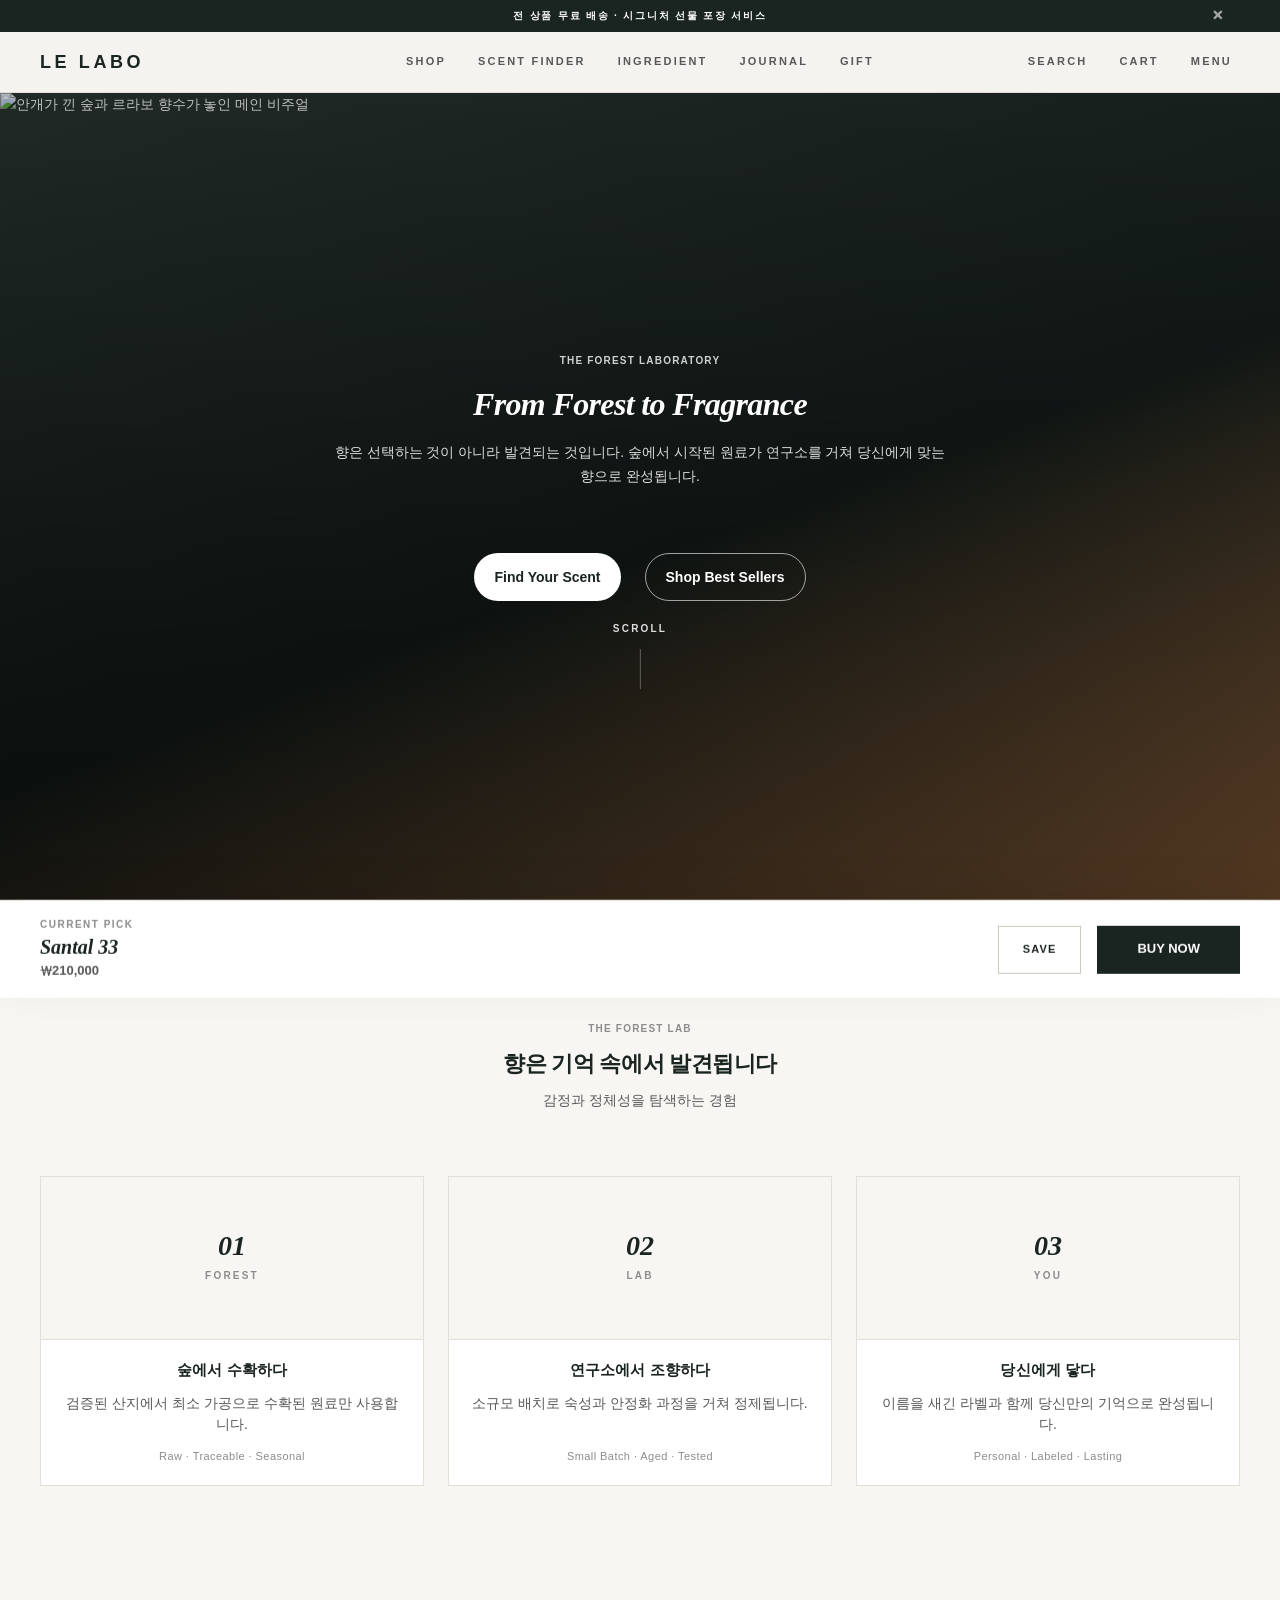
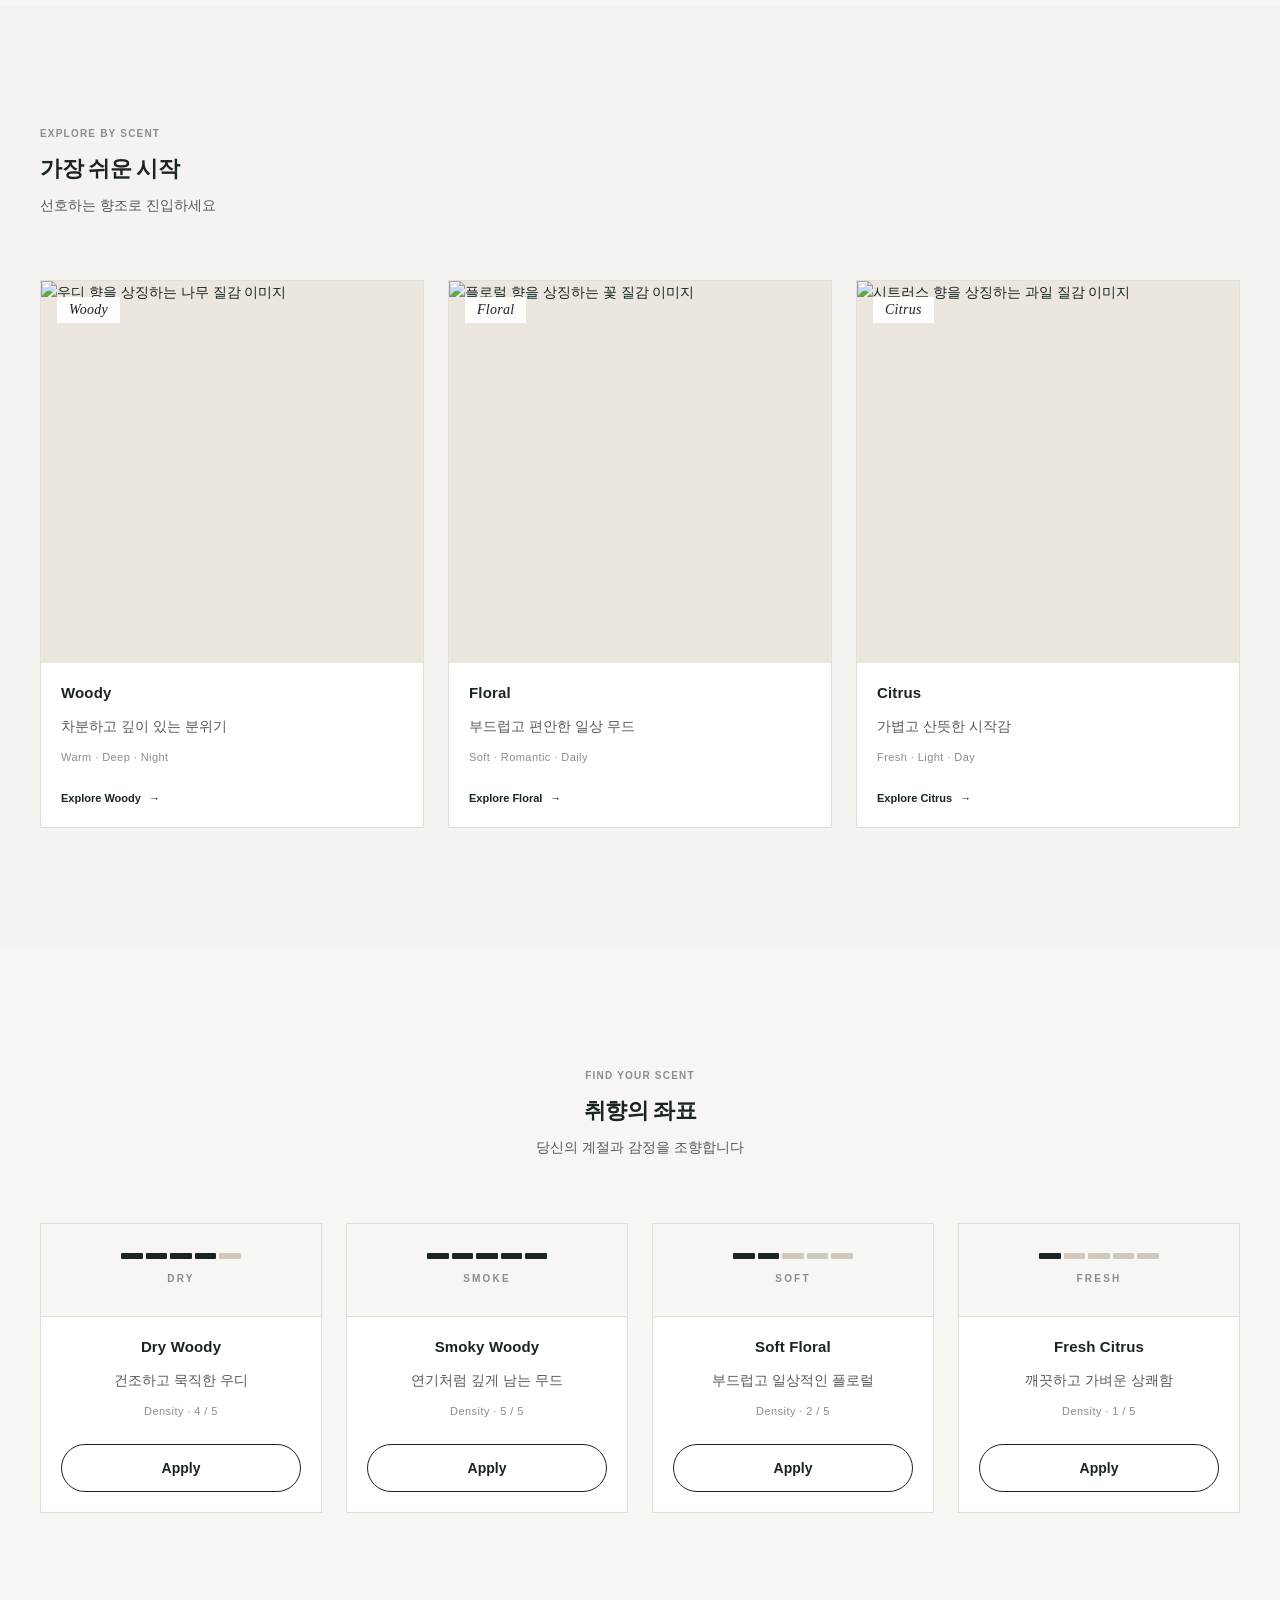
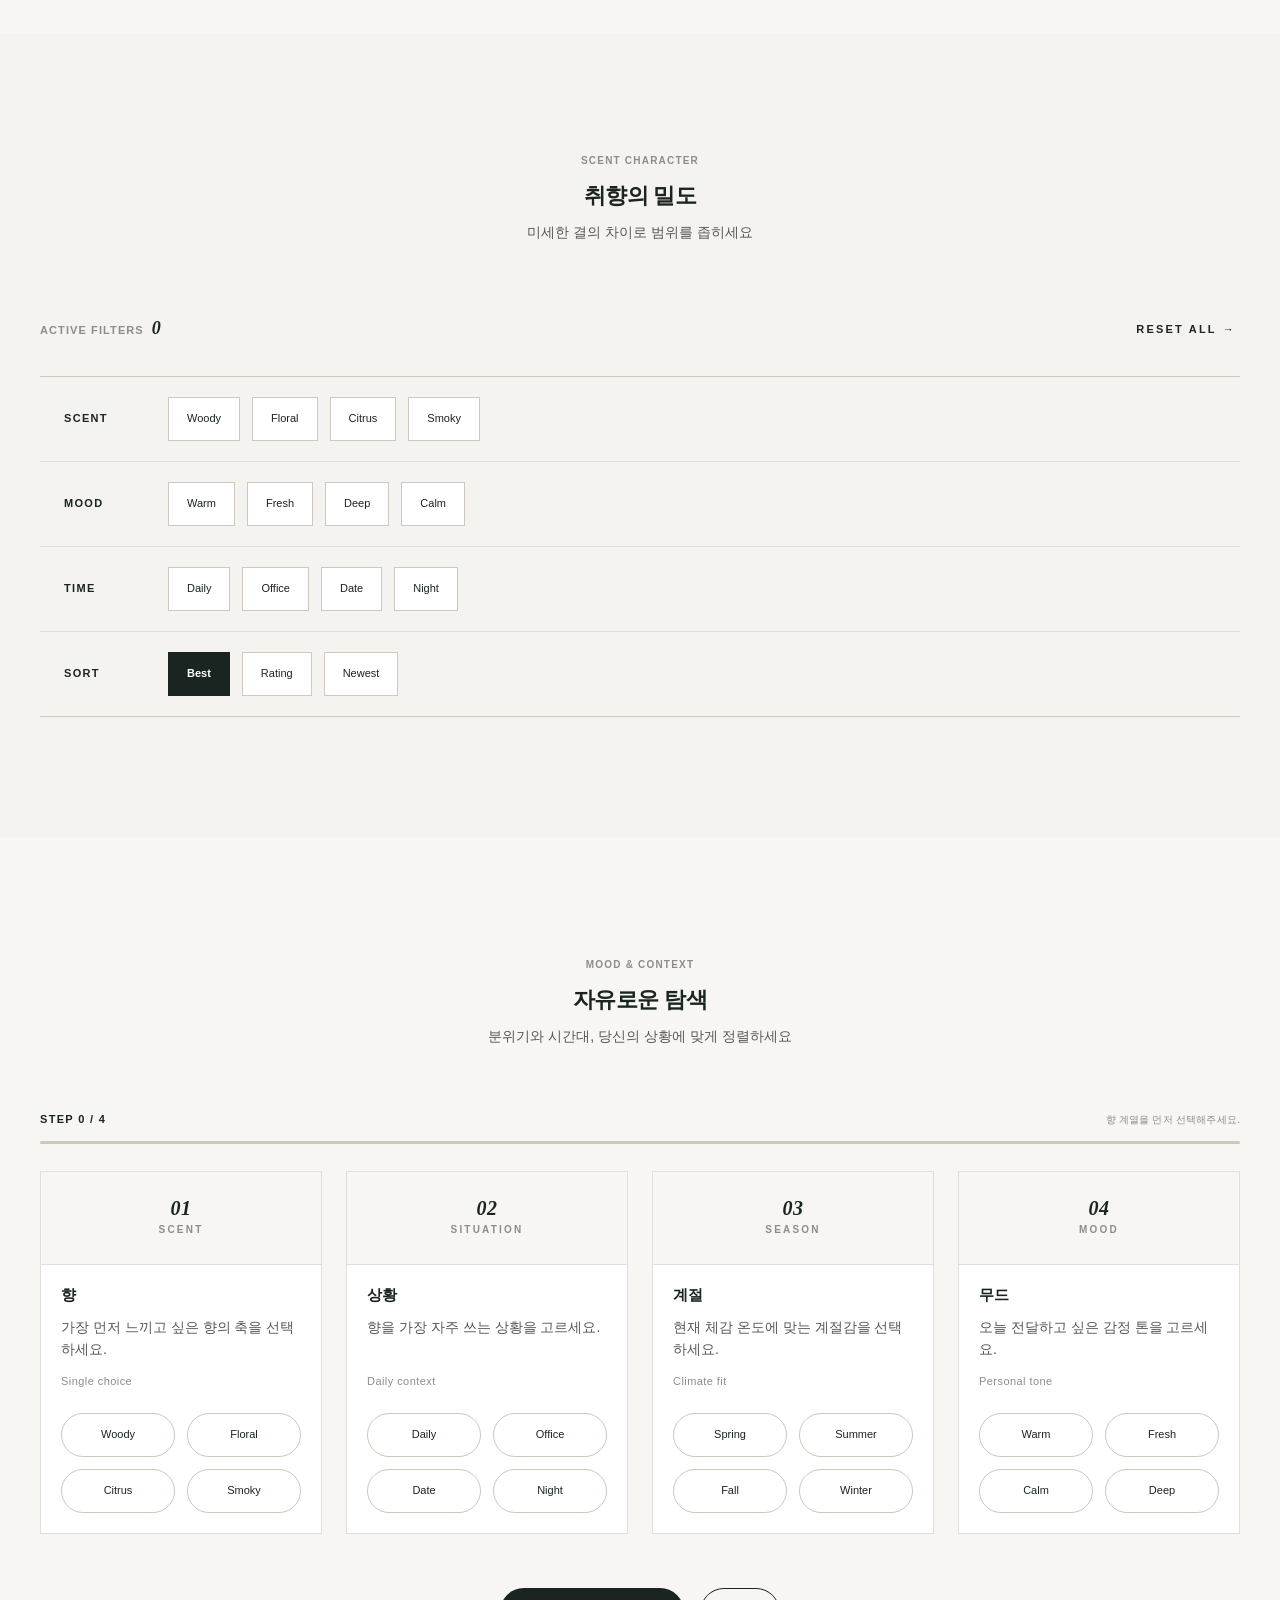
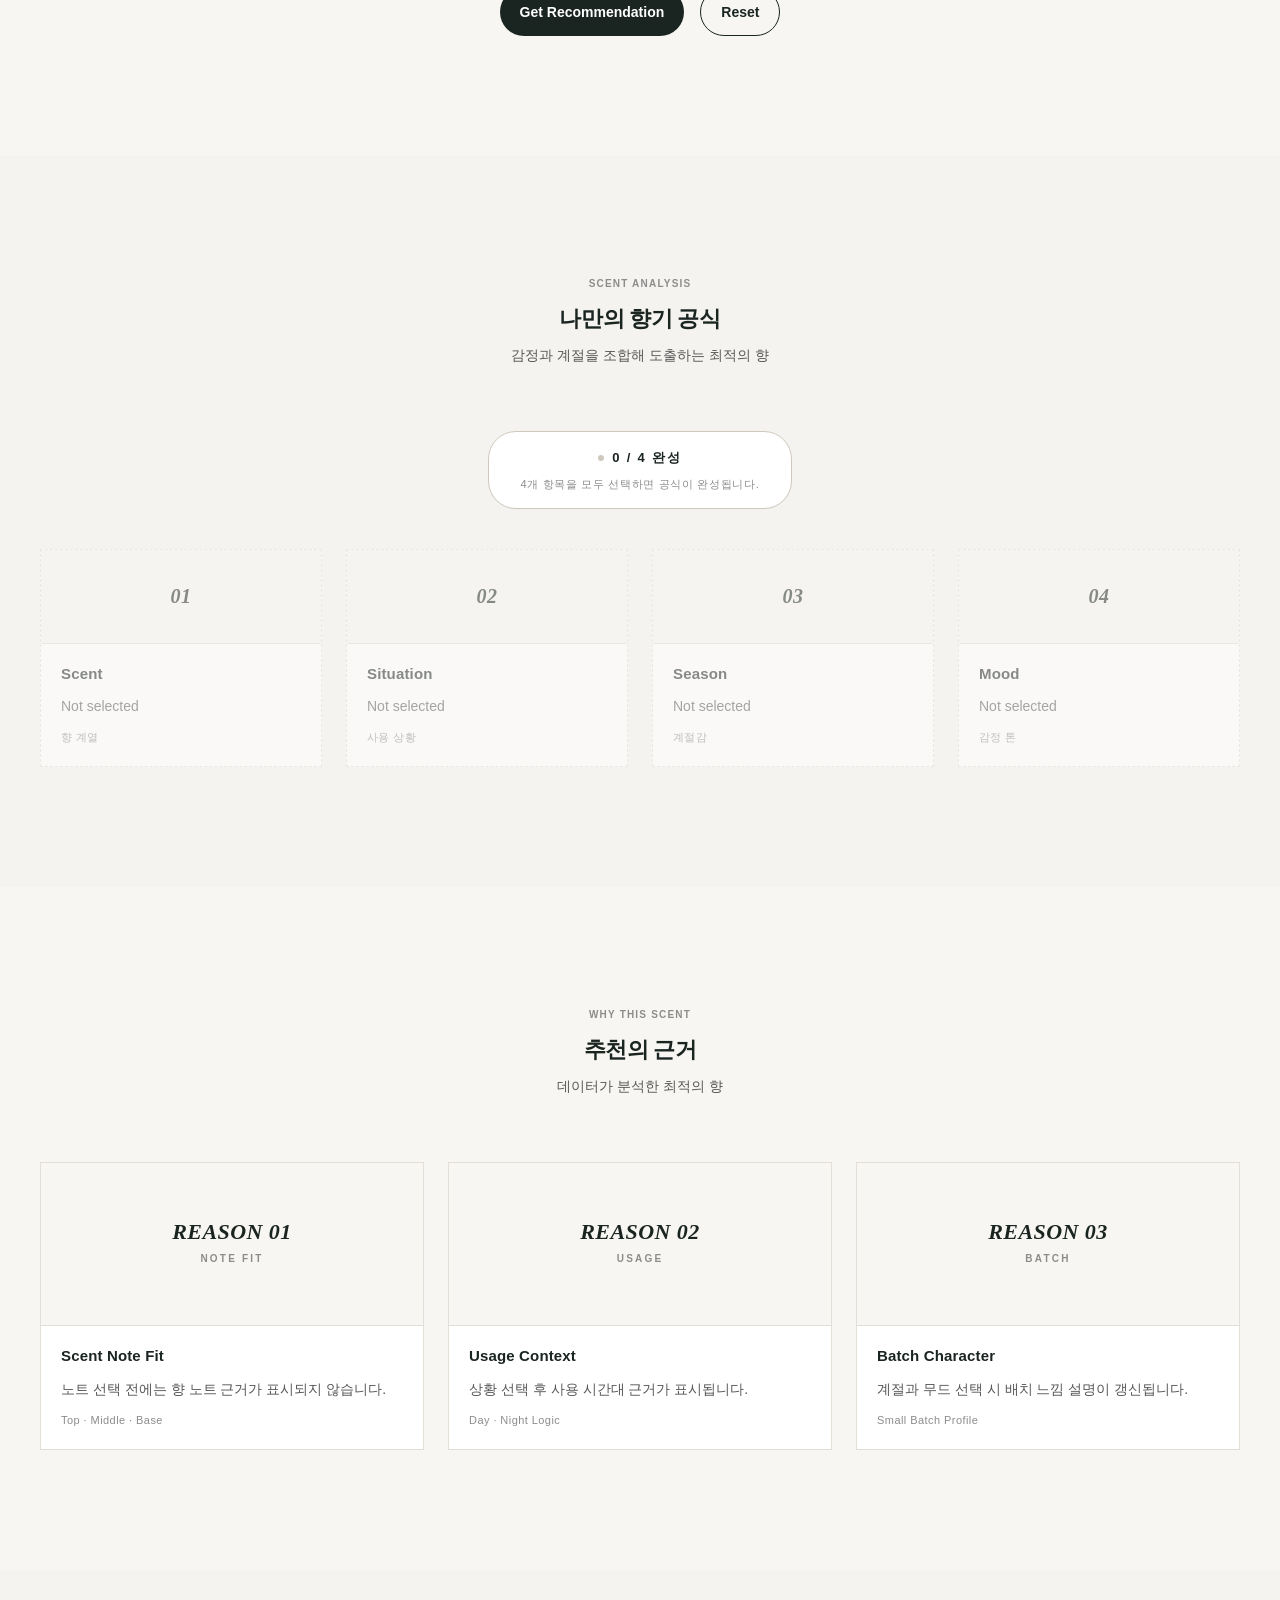
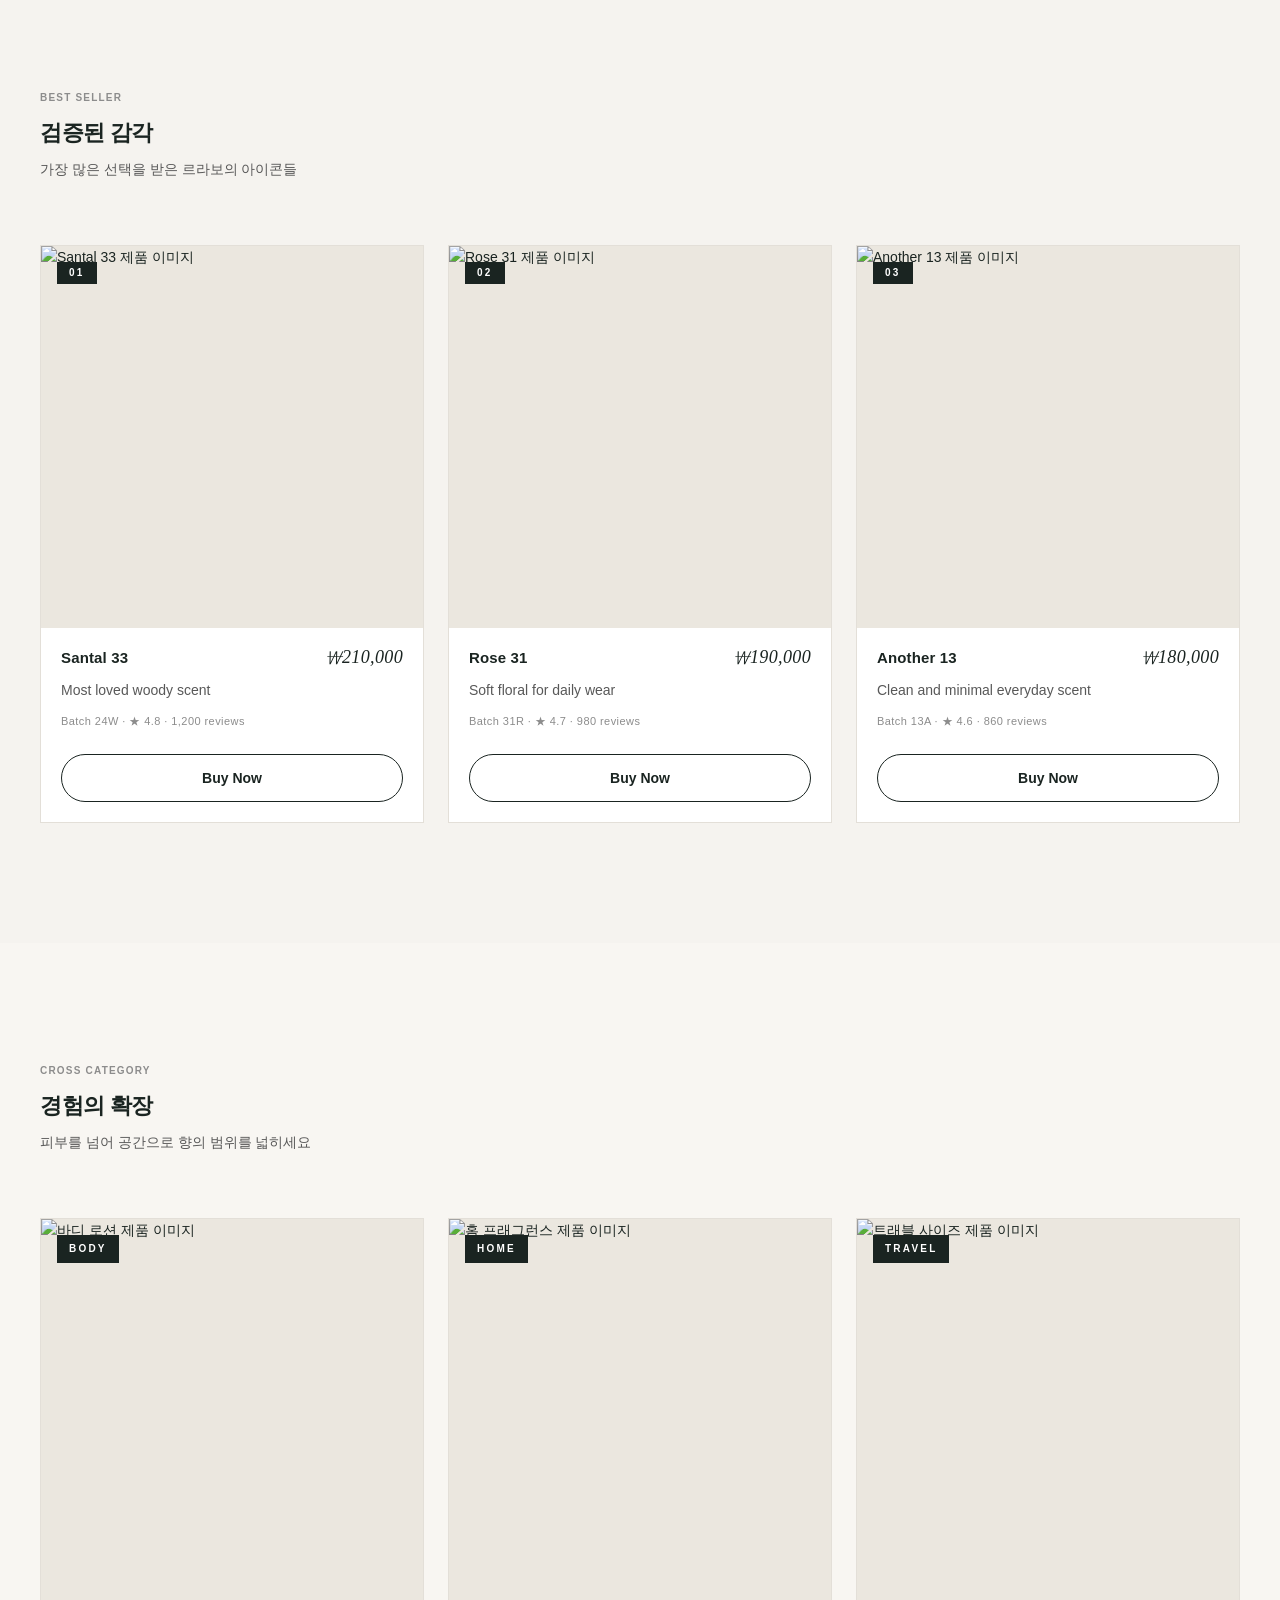
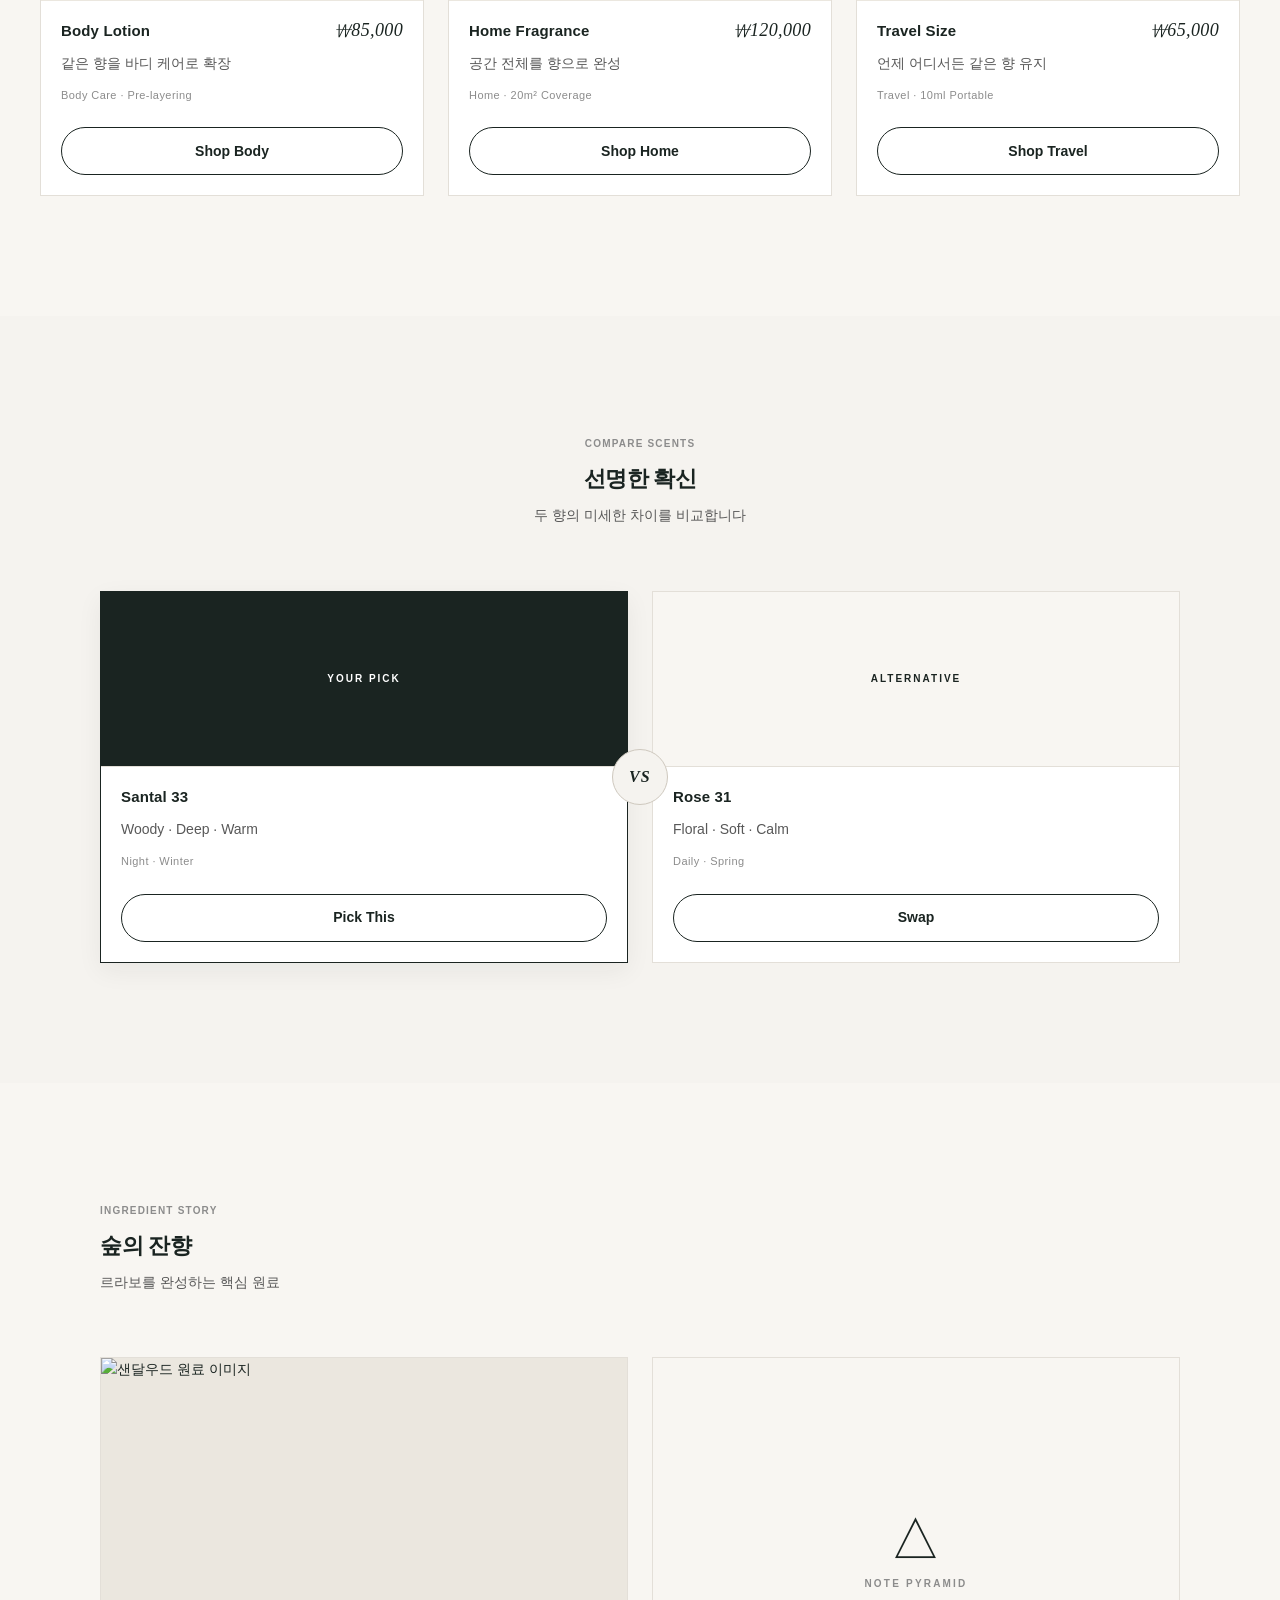
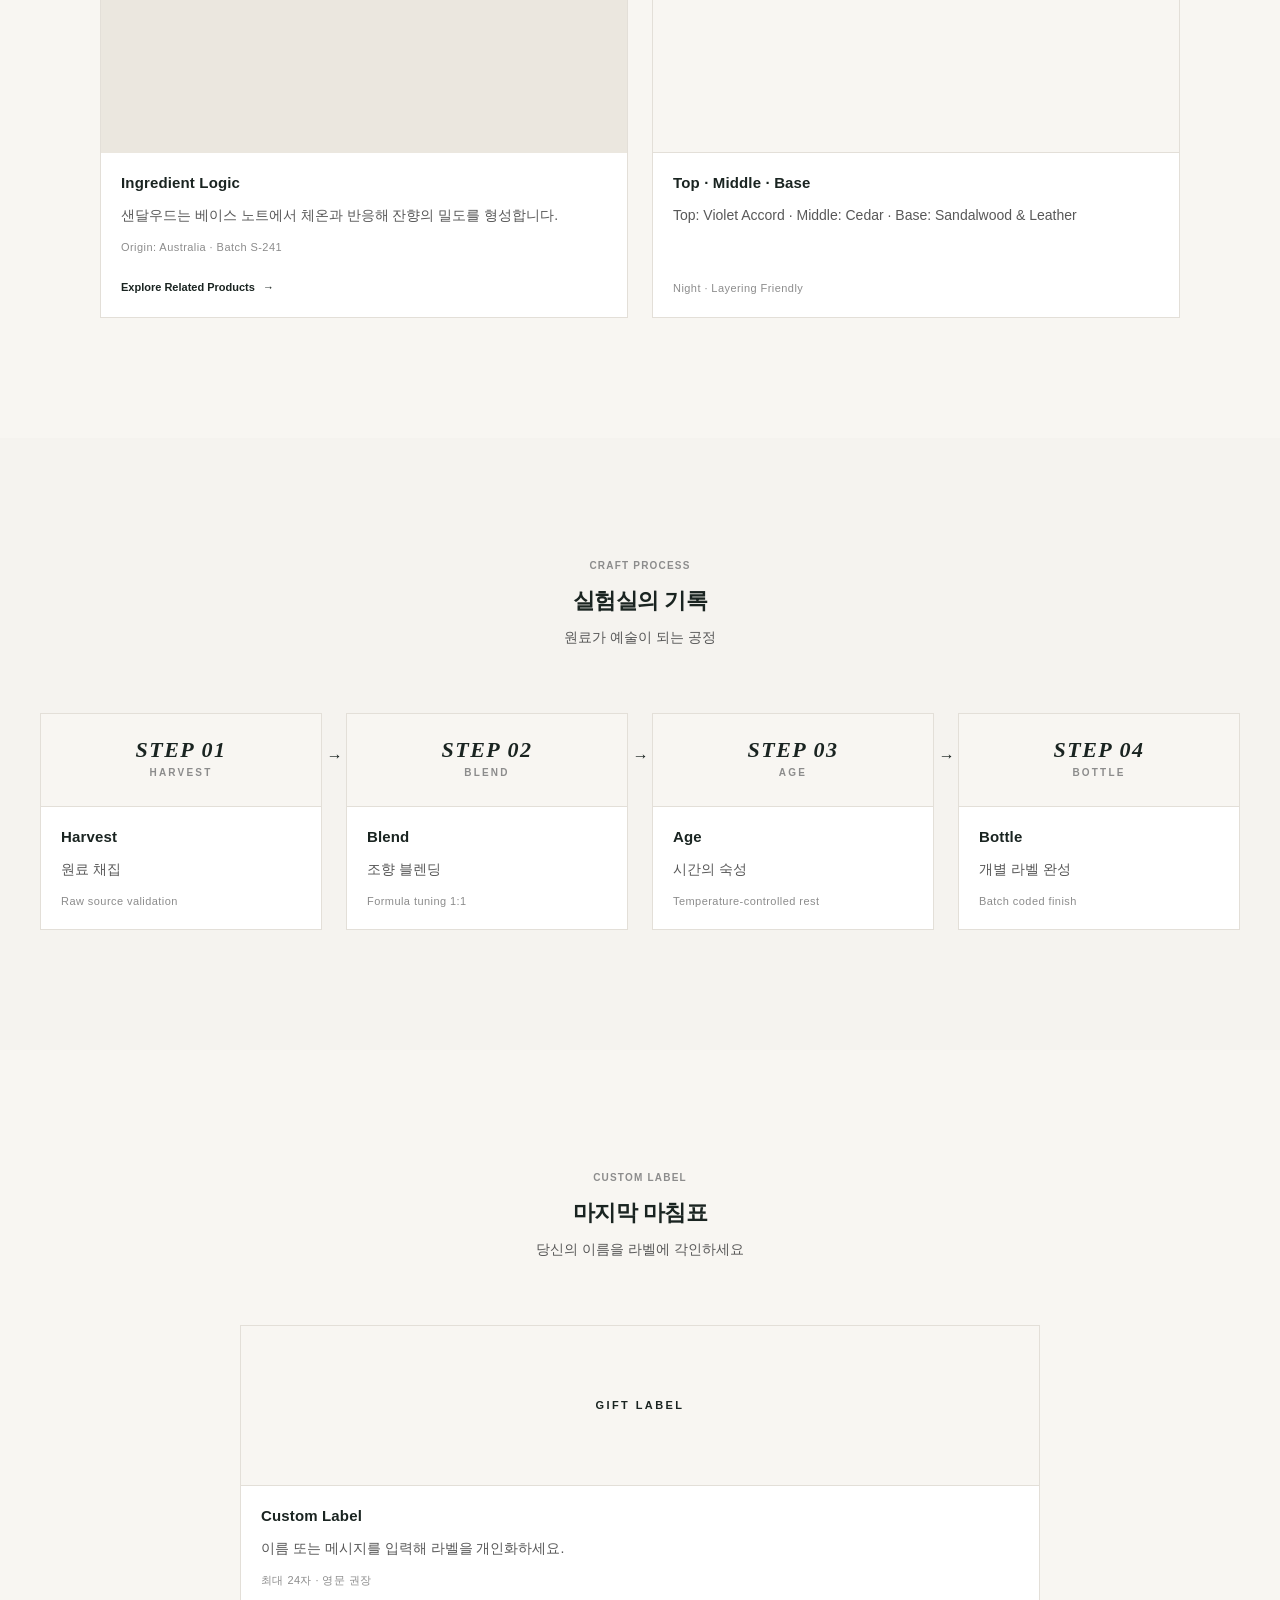
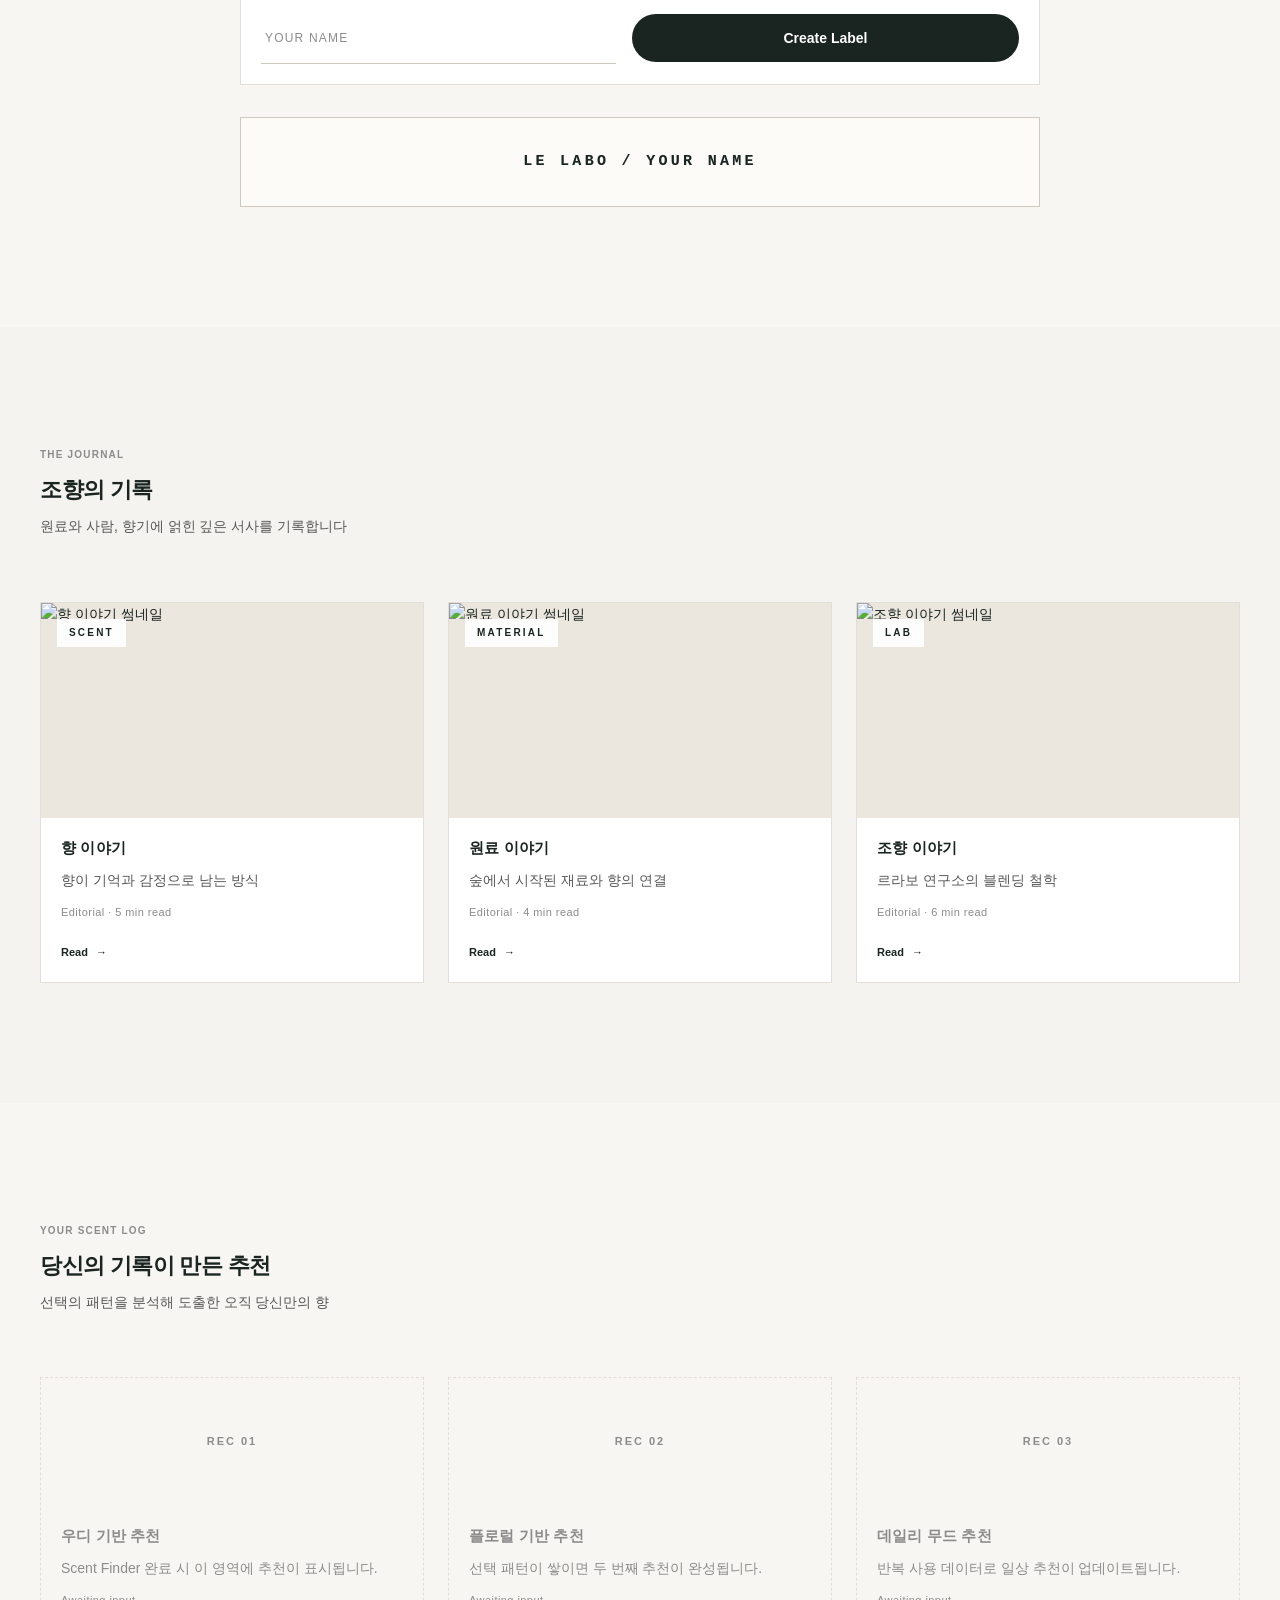
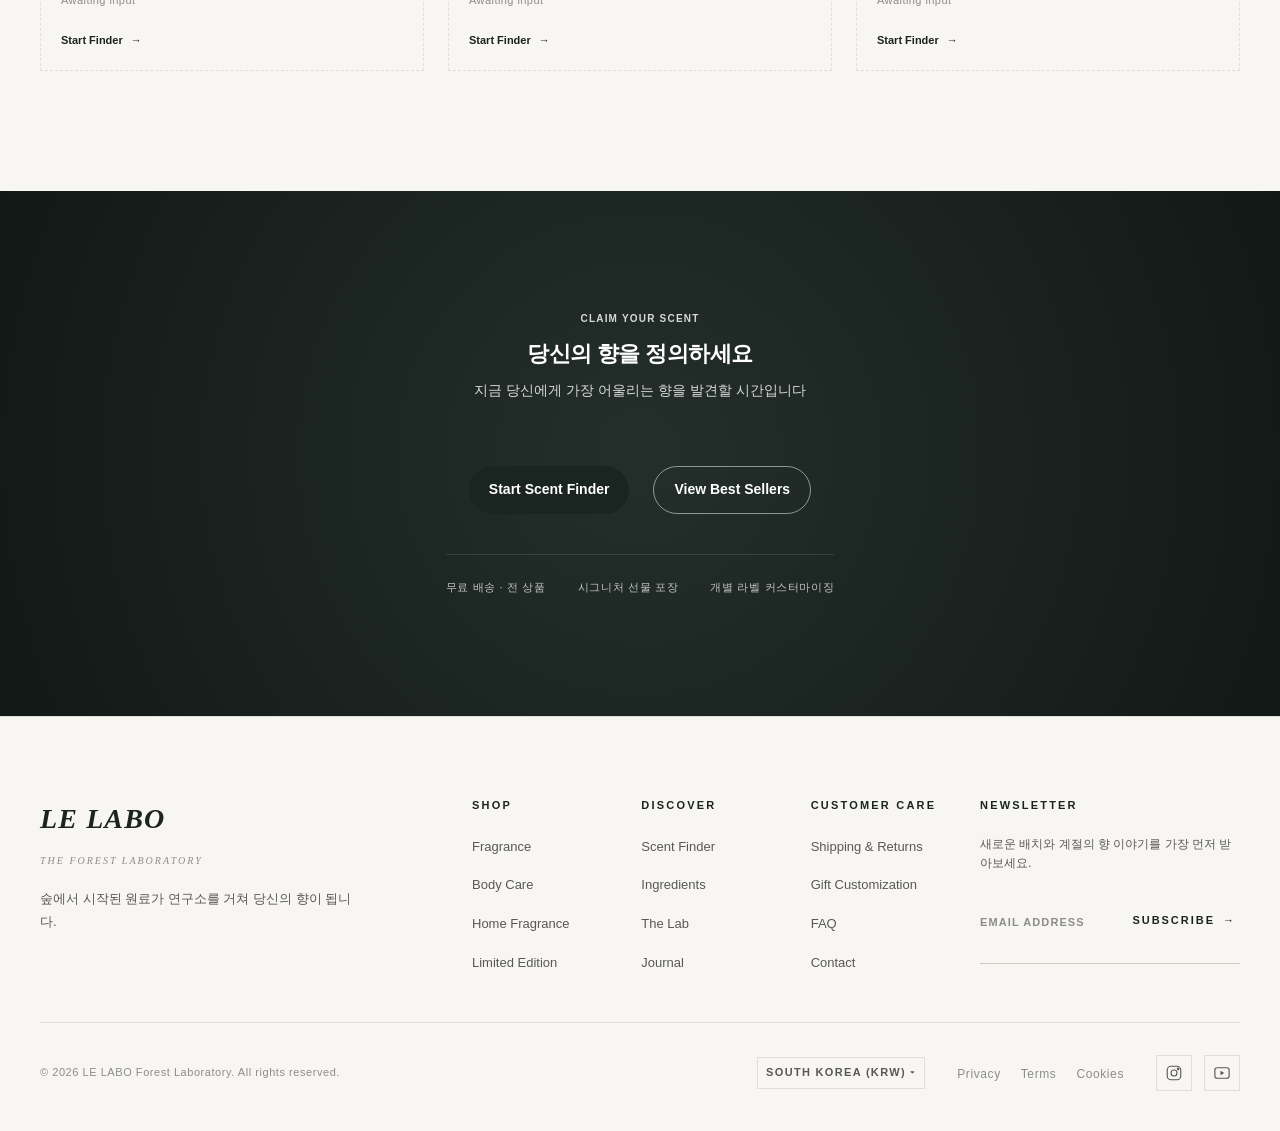
==== commit a4a0c481: "서브 페이지까지" ====
--- a/index.html
+++ b/index.html
@@ -1,621 +1,1012 @@
 <!DOCTYPE html>
 <html lang="ko">
-  <head>
-    <meta charset="UTF-8" />
-    <meta name="viewport" content="width=device-width, initial-scale=1.0" />
-    <meta
-      name="description"
-      content="르라보를 숲속 연구소 컨셉으로 재해석한 향 경험 커머스 프로젝트 메인페이지"
-    />
-    <title>LE LABO Forest Laboratory</title>
-    <link rel="stylesheet" href="./styles/reset.css" />
-    <link rel="stylesheet" href="./styles/common.css" />
-    <link rel="stylesheet" href="./styles/index.css" />
-    <link rel="stylesheet" href="./styles/responsive.css" />
-  </head>
-  <body>
-    <div id="wrap">
-      <a href="#main-content" class="skip-nav">본문 바로가기</a>
 
-      <header class="header" id="top" role="banner">
-        <div class="container">
-          <div class="header-content">
-            <h1 class="logo"><a href="#top" aria-label="LE LABO 홈으로 이동">LE LABO</a></h1>
-            <nav class="gnb" aria-label="메인 메뉴">
-              <ul class="gnb-list">
-                <li class="gnb-item"><a href="#shop">SHOP</a></li>
-                <li class="gnb-item"><a href="#finder">SCENT FINDER</a></li>
-                <li class="gnb-item"><a href="#ingredient">INGREDIENT</a></li>
-                <li class="gnb-item"><a href="#lab">LAB</a></li>
-                <li class="gnb-item"><a href="#journal">JOURNAL</a></li>
+<head>
+  <meta charset="UTF-8" />
+  <meta name="viewport" content="width=device-width, initial-scale=1.0" />
+  <meta name="description" content="르라보를 숲속 연구소 컨셉으로 재해석한 향 경험 커머스 프로젝트 메인페이지" />
+  <meta name="theme-color" content="#1a2421" />
+  <meta name="format-detection" content="telephone=no" />
+  <meta property="og:type" content="website" />
+  <meta property="og:title" content="LE LABO · The Forest Laboratory" />
+  <meta property="og:description" content="숲에서 시작된 원료가 연구소를 거쳐 당신만의 향으로 완성됩니다." />
+  <meta property="og:image" content="./img/hero-forest.jpg" />
+  <meta name="twitter:card" content="summary_large_image" />
+  <title>LE LABO · Forest Laboratory</title>
+  <link rel="preload" as="image" href="./img/hero-forest.jpg" fetchpriority="high" />
+  <link rel="stylesheet" href="./styles/reset.css" />
+  <link rel="stylesheet" href="./styles/common.css" />
+  <link rel="stylesheet" href="./styles/index.css" />
+  <link rel="stylesheet" href="./styles/responsive.css" />
+  <script src="./scripts/layout-system.js" defer></script>
+</head>
+<body>
+  <div id="wrap">
+    <a href="#main-content" class="skip-nav">본문 바로가기</a>
+
+    <!-- Header & Announcement Bar injected by layout-system.js -->
+
+    <main id="main-content">
+      <!-- HERO -->
+      <section class="section hero" id="shop" aria-labelledby="hero-title">
+        <div class="hero-media">
+          <img src="./img/hero-forest.jpg" alt="안개가 낀 숲과 르라보 향수가 놓인 메인 비주얼" fetchpriority="high" decoding="async">
+        </div>
+        <div class="hero-overlay" aria-hidden="true"></div>
+        <div class="container">
+          <div class="section-content hero-content">
+            <div class="section-head hero-head">
+              <p class="section-eyebrow hero-eyebrow">THE FOREST LABORATORY</p>
+              <h2 id="hero-title" class="hero-title">From Forest to Fragrance</h2>
+              <p class="section-desc hero-desc">
+                향은 선택하는 것이 아니라 발견되는 것입니다. 숲에서 시작된 원료가 연구소를 거쳐
+                당신에게 맞는 향으로 완성됩니다.
+              </p>
+            </div>
+            <div class="section-body hero-body">
+              <div class="hero-cta-group">
+                <a href="#finder" class="btn btn-primary">Find Your Scent</a>
+                <a href="#trending" class="btn btn-secondary btn-on-dark">Shop Best Sellers</a>
+              </div>
+            </div>
+          </div>
+          <a href="#quick-entry" class="hero-scroll" aria-label="다음 섹션으로 스크롤">
+            <span class="hero-scroll-label">SCROLL</span>
+            <span class="hero-scroll-bar" aria-hidden="true"></span>
+          </a>
+        </div>
+      </section>
+      <!-- ========================================르라보 메인===========================================================-->
+      <section class="section brand-statement" aria-labelledby="brand-statement-title">
+        <div class="container">
+          <div class="section-content">
+            <div class="section-head section-head-center">
+              <p class="section-eyebrow">THE FOREST LAB</p>
+              <h2 id="brand-statement-title" class="section-title">향은 기억 속에서 발견됩니다</h2>
+              <p class="section-desc">감정과 정체성을 탐색하는 경험</p>
+            </div>
+            <div class="section-body">
+              <ol class="card-grid card-grid-3 pillar-grid">
+                <li>
+                  <article class="card pillar-card">
+                    <div class="card-media card-media-note">
+                      <span class="pillar-step">01</span>
+                      <span class="pillar-label">FOREST</span>
+                    </div>
+                    <div class="card-body">
+                      <h3 class="card-title">숲에서 수확하다</h3>
+                      <p class="card-desc">검증된 산지에서 최소 가공으로 수확된 원료만 사용합니다.</p>
+                      <p class="card-meta">Raw · Traceable · Seasonal</p>
+                    </div>
+                  </article>
+                </li>
+                <li>
+                  <article class="card pillar-card">
+                    <div class="card-media card-media-note">
+                      <span class="pillar-step">02</span>
+                      <span class="pillar-label">LAB</span>
+                    </div>
+                    <div class="card-body">
+                      <h3 class="card-title">연구소에서 조향하다</h3>
+                      <p class="card-desc">소규모 배치로 숙성과 안정화 과정을 거쳐 정제됩니다.</p>
+                      <p class="card-meta">Small Batch · Aged · Tested</p>
+                    </div>
+                  </article>
+                </li>
+                <li>
+                  <article class="card pillar-card">
+                    <div class="card-media card-media-note">
+                      <span class="pillar-step">03</span>
+                      <span class="pillar-label">YOU</span>
+                    </div>
+                    <div class="card-body">
+                      <h3 class="card-title">당신에게 닿다</h3>
+                      <p class="card-desc">이름을 새긴 라벨과 함께 당신만의 기억으로 완성됩니다.</p>
+                      <p class="card-meta">Personal · Labeled · Lasting</p>
+                    </div>
+                  </article>
+                </li>
+              </ol>
+            </div>
+          </div>
+        </div>
+      </section>
+      <!-- ==========================================1행 시작(탐색)======================================================================== -->
+      <section class="section quick-entry" id="quick-entry" aria-labelledby="quick-entry-title">
+        <div class="container">
+          <div class="section-content">
+            <div class="section-head">
+              <p class="section-eyebrow">Explore by Scent</p>
+              <h2 id="quick-entry-title" class="section-title">가장 쉬운 시작</h2>
+              <p class="section-desc">선호하는 향조로 진입하세요</p>
+            </div>
+            <div class="section-body">
+              <div class="card-grid card-grid-3">
+                <article class="card product-card quick-card">
+                  <div class="card-media">
+                    <span class="quick-category">Woody</span>
+                    <img src="./img/curated-woody.jpg" alt="우디 향을 상징하는 나무 질감 이미지" loading="lazy" decoding="async" />
+                  </div>
+                  <div class="card-body">
+                    <h3 class="card-title">Woody</h3>
+                    <p class="card-desc">차분하고 깊이 있는 분위기</p>
+                    <p class="card-meta">Warm · Deep · Night</p>
+                    <div class="card-action">
+                      <a href="#finder" class="text-link" aria-label="우디 향으로 시작하기">Explore Woody</a>
+                    </div>
+                  </div>
+                </article>
+                <article class="card product-card quick-card">
+                  <div class="card-media">
+                    <span class="quick-category">Floral</span>
+                    <img src="./img/curated-floral.jpg" alt="플로럴 향을 상징하는 꽃 질감 이미지" loading="lazy" decoding="async" />
+                  </div>
+                  <div class="card-body">
+                    <h3 class="card-title">Floral</h3>
+                    <p class="card-desc">부드럽고 편안한 일상 무드</p>
+                    <p class="card-meta">Soft · Romantic · Daily</p>
+                    <div class="card-action">
+                      <a href="#finder" class="text-link" aria-label="플로럴 향으로 시작하기">Explore Floral</a>
+                    </div>
+                  </div>
+                </article>
+                <article class="card product-card quick-card">
+                  <div class="card-media">
+                    <span class="quick-category">Citrus</span>
+                    <img src="./img/curated-citrus.jpg" alt="시트러스 향을 상징하는 과일 질감 이미지" loading="lazy" decoding="async" />
+                  </div>
+                  <div class="card-body">
+                    <h3 class="card-title">Citrus</h3>
+                    <p class="card-desc">가볍고 산뜻한 시작감</p>
+                    <p class="card-meta">Fresh · Light · Day</p>
+                    <div class="card-action">
+                      <a href="#finder" class="text-link" aria-label="시트러스 향으로 시작하기">Explore Citrus</a>
+                    </div>
+                  </div>
+                </article>
+              </div>
+            </div>
+          </div>
+        </div>
+      </section>
+      <!-- ==========================================2행 시작(좌표)================================================================================== -->
+      <section class="section scent-depth" id="scent-depth" aria-labelledby="scent-depth-title">
+        <div class="container">
+          <div class="section-content">
+            <div class="section-head section-head-center">
+              <p class="section-eyebrow">Find Your Scent</p>
+              <h2 id="scent-depth-title" class="section-title">취향의 좌표</h2>
+              <p class="section-desc">당신의 계절과 감정을 조향합니다</p>
+            </div>
+            <div class="section-body">
+              <div class="card-grid card-grid-4">
+                <article class="card">
+                  <div class="card-media card-media-note density-banner">
+                    <span class="density-chart" aria-label="밀도 4단계">
+                      <span class="density-seg is-on"></span>
+                      <span class="density-seg is-on"></span>
+                      <span class="density-seg is-on"></span>
+                      <span class="density-seg is-on"></span>
+                      <span class="density-seg"></span>
+                    </span>
+                    <span class="density-word">DRY</span>
+                  </div>
+                  <div class="card-body">
+                    <h3 class="card-title">Dry Woody</h3>
+                    <p class="card-desc">건조하고 묵직한 우디</p>
+                    <p class="card-meta">Density · 4 / 5</p>
+                    <div class="card-action">
+                      <button type="button" class="btn btn-secondary" data-filter-step="scent"
+                        data-filter-value="woody">
+                        Apply
+                      </button>
+                    </div>
+                  </div>
+                </article>
+                <article class="card">
+                  <div class="card-media card-media-note density-banner">
+                    <span class="density-chart" aria-label="밀도 5단계">
+                      <span class="density-seg is-on"></span>
+                      <span class="density-seg is-on"></span>
+                      <span class="density-seg is-on"></span>
+                      <span class="density-seg is-on"></span>
+                      <span class="density-seg is-on"></span>
+                    </span>
+                    <span class="density-word">SMOKE</span>
+                  </div>
+                  <div class="card-body">
+                    <h3 class="card-title">Smoky Woody</h3>
+                    <p class="card-desc">연기처럼 깊게 남는 무드</p>
+                    <p class="card-meta">Density · 5 / 5</p>
+                    <div class="card-action">
+                      <button type="button" class="btn btn-secondary" data-filter-step="scent"
+                        data-filter-value="smoky">
+                        Apply
+                      </button>
+                    </div>
+                  </div>
+                </article>
+                <article class="card">
+                  <div class="card-media card-media-note density-banner">
+                    <span class="density-chart" aria-label="밀도 2단계">
+                      <span class="density-seg is-on"></span>
+                      <span class="density-seg is-on"></span>
+                      <span class="density-seg"></span>
+                      <span class="density-seg"></span>
+                      <span class="density-seg"></span>
+                    </span>
+                    <span class="density-word">SOFT</span>
+                  </div>
+                  <div class="card-body">
+                    <h3 class="card-title">Soft Floral</h3>
+                    <p class="card-desc">부드럽고 일상적인 플로럴</p>
+                    <p class="card-meta">Density · 2 / 5</p>
+                    <div class="card-action">
+                      <button type="button" class="btn btn-secondary" data-filter-step="scent"
+                        data-filter-value="floral">
+                        Apply
+                      </button>
+                    </div>
+                  </div>
+                </article>
+                <article class="card">
+                  <div class="card-media card-media-note density-banner">
+                    <span class="density-chart" aria-label="밀도 1단계">
+                      <span class="density-seg is-on"></span>
+                      <span class="density-seg"></span>
+                      <span class="density-seg"></span>
+                      <span class="density-seg"></span>
+                      <span class="density-seg"></span>
+                    </span>
+                    <span class="density-word">FRESH</span>
+                  </div>
+                  <div class="card-body">
+                    <h3 class="card-title">Fresh Citrus</h3>
+                    <p class="card-desc">깨끗하고 가벼운 상쾌함</p>
+                    <p class="card-meta">Density · 1 / 5</p>
+                    <div class="card-action">
+                      <button type="button" class="btn btn-secondary" data-filter-step="scent"
+                        data-filter-value="citrus">
+                        Apply
+                      </button>
+                    </div>
+                  </div>
+                </article>
+              </div>
+            </div>
+          </div>
+        </div>
+      </section>
+      <!-- ==========================================3행 시작(밀도)=======================================================================================-->
+      <section class="section filter-sort" id="filter-sort" aria-labelledby="filter-sort-title">
+        <div class="container">
+          <div class="section-content">
+            <div class="section-head section-head-center">
+              <p class="section-eyebrow">Scent Character</p>
+              <h2 id="filter-sort-title" class="section-title">취향의 밀도</h2>
+              <p class="section-desc">미세한 결의 차이로 범위를 좁히세요</p>
+            </div>
+            <div class="section-body">
+              <div class="filter-toolbar" role="status" aria-live="polite">
+                <span class="filter-count" id="filter-count">ACTIVE FILTERS<strong>0</strong></span>
+                <button type="button" class="filter-reset" id="filter-reset-btn" aria-label="모든 필터 초기화">Reset All</button>
+              </div>
+              <div class="filter-sort-wrap">
+                <section class="filter-group" aria-labelledby="filter-scent-title">
+                  <strong class="filter-label" id="filter-scent-title">Scent</strong>
+                  <div class="filter-chip-list">
+                    <button type="button" class="chip" data-filter-step="scent" data-filter-value="woody">Woody</button>
+                    <button type="button" class="chip" data-filter-step="scent"
+                      data-filter-value="floral">Floral</button>
+                    <button type="button" class="chip" data-filter-step="scent"
+                      data-filter-value="citrus">Citrus</button>
+                    <button type="button" class="chip" data-filter-step="scent" data-filter-value="smoky">Smoky</button>
+                  </div>
+                </section>
+                <section class="filter-group" aria-labelledby="filter-mood-title">
+                  <strong class="filter-label" id="filter-mood-title">Mood</strong>
+                  <div class="filter-chip-list">
+                    <button type="button" class="chip" data-filter-step="mood" data-filter-value="warm">Warm</button>
+                    <button type="button" class="chip" data-filter-step="mood" data-filter-value="fresh">Fresh</button>
+                    <button type="button" class="chip" data-filter-step="mood" data-filter-value="deep">Deep</button>
+                    <button type="button" class="chip" data-filter-step="mood" data-filter-value="calm">Calm</button>
+                  </div>
+                </section>
+                <section class="filter-group" aria-labelledby="filter-time-title">
+                  <strong class="filter-label" id="filter-time-title">Time</strong>
+                  <div class="filter-chip-list">
+                    <button type="button" class="chip" data-filter-step="situation"
+                      data-filter-value="daily">Daily</button>
+                    <button type="button" class="chip" data-filter-step="situation"
+                      data-filter-value="office">Office</button>
+                    <button type="button" class="chip" data-filter-step="situation"
+                      data-filter-value="date">Date</button>
+                    <button type="button" class="chip" data-filter-step="situation"
+                      data-filter-value="night">Night</button>
+                  </div>
+                </section>
+                <section class="filter-group" aria-labelledby="filter-sort-group-title">
+                  <strong class="filter-label" id="filter-sort-group-title">Sort</strong>
+                  <div class="filter-chip-list">
+                    <button type="button" class="chip" aria-pressed="true">Best</button>
+                    <button type="button" class="chip" aria-pressed="false">Rating</button>
+                    <button type="button" class="chip" aria-pressed="false">Newest</button>
+                  </div>
+                </section>
+              </div>
+            </div>
+          </div>
+        </div>
+      </section>
+      <!-- ==========================================4행 시작(정밀 탐색)===================================================================================================== -->
+      <section class="section finder" id="finder" aria-labelledby="finder-title">
+        <div class="container">
+          <div class="section-content">
+            <div class="section-head section-head-center">
+              <p class="section-eyebrow">Mood & Context</p>
+              <h2 id="finder-title" class="section-title">자유로운 탐색</h2>
+              <p class="section-desc">분위기와 시간대, 당신의 상황에 맞게 정렬하세요</p>
+            </div>
+            <div class="section-body">
+              <div class="finder-wrap" data-state="empty">
+                <div class="finder-progress-wrap">
+                  <div class="finder-progress-head">
+                    <div class="finder-progress" id="finder-progress" aria-live="polite">Step 0 / 4</div>
+                    <div class="finder-progress-hint" id="finder-progress-hint">향 계열을 먼저 선택해주세요.</div>
+                  </div>
+                  <div class="finder-progress-bar" role="progressbar" aria-valuemin="0" aria-valuemax="4"
+                    aria-valuenow="0">
+                    <span></span>
+                  </div>
+                </div>
+                <div class="finder-step-grid">
+                  <article class="card finder-step">
+                    <div class="card-media card-media-note finder-step-media">
+                      <span class="finder-step-index">01</span>
+                      <span class="finder-step-label">SCENT</span>
+                    </div>
+                    <div class="card-body">
+                      <h3 class="card-title">향</h3>
+                      <p class="card-desc">가장 먼저 느끼고 싶은 향의 축을 선택하세요.</p>
+                      <p class="card-meta">Single choice</p>
+                      <div class="card-action finder-options" role="group" aria-label="향 선택">
+                        <button type="button" data-step="scent" data-value="woody" aria-pressed="false">Woody</button>
+                        <button type="button" data-step="scent" data-value="floral" aria-pressed="false">Floral</button>
+                        <button type="button" data-step="scent" data-value="citrus" aria-pressed="false">Citrus</button>
+                        <button type="button" data-step="scent" data-value="smoky" aria-pressed="false">Smoky</button>
+                      </div>
+                    </div>
+                  </article>
+                  <article class="card finder-step">
+                    <div class="card-media card-media-note finder-step-media">
+                      <span class="finder-step-index">02</span>
+                      <span class="finder-step-label">SITUATION</span>
+                    </div>
+                    <div class="card-body">
+                      <h3 class="card-title">상황</h3>
+                      <p class="card-desc">향을 가장 자주 쓰는 상황을 고르세요.</p>
+                      <p class="card-meta">Daily context</p>
+                      <div class="card-action finder-options" role="group" aria-label="상황 선택">
+                        <button type="button" data-step="situation" data-value="daily"
+                          aria-pressed="false">Daily</button>
+                        <button type="button" data-step="situation" data-value="office"
+                          aria-pressed="false">Office</button>
+                        <button type="button" data-step="situation" data-value="date" aria-pressed="false">Date</button>
+                        <button type="button" data-step="situation" data-value="night"
+                          aria-pressed="false">Night</button>
+                      </div>
+                    </div>
+                  </article>
+                  <article class="card finder-step">
+                    <div class="card-media card-media-note finder-step-media">
+                      <span class="finder-step-index">03</span>
+                      <span class="finder-step-label">SEASON</span>
+                    </div>
+                    <div class="card-body">
+                      <h3 class="card-title">계절</h3>
+                      <p class="card-desc">현재 체감 온도에 맞는 계절감을 선택하세요.</p>
+                      <p class="card-meta">Climate fit</p>
+                      <div class="card-action finder-options" role="group" aria-label="계절 선택">
+                        <button type="button" data-step="season" data-value="spring"
+                          aria-pressed="false">Spring</button>
+                        <button type="button" data-step="season" data-value="summer"
+                          aria-pressed="false">Summer</button>
+                        <button type="button" data-step="season" data-value="fall" aria-pressed="false">Fall</button>
+                        <button type="button" data-step="season" data-value="winter"
+                          aria-pressed="false">Winter</button>
+                      </div>
+                    </div>
+                  </article>
+                  <article class="card finder-step">
+                    <div class="card-media card-media-note finder-step-media">
+                      <span class="finder-step-index">04</span>
+                      <span class="finder-step-label">MOOD</span>
+                    </div>
+                    <div class="card-body">
+                      <h3 class="card-title">무드</h3>
+                      <p class="card-desc">오늘 전달하고 싶은 감정 톤을 고르세요.</p>
+                      <p class="card-meta">Personal tone</p>
+                      <div class="card-action finder-options" role="group" aria-label="무드 선택">
+                        <button type="button" data-step="mood" data-value="warm" aria-pressed="false">Warm</button>
+                        <button type="button" data-step="mood" data-value="fresh" aria-pressed="false">Fresh</button>
+                        <button type="button" data-step="mood" data-value="calm" aria-pressed="false">Calm</button>
+                        <button type="button" data-step="mood" data-value="deep" aria-pressed="false">Deep</button>
+                      </div>
+                    </div>
+                  </article>
+                </div>
+                <div class="finder-result">
+                  <div class="finder-state is-empty" data-ui="empty" hidden>
+                    <div class="state-alert" role="alert">
+                      <span class="state-alert-icon" aria-hidden="true">!</span>
+                      <div class="state-alert-body">
+                        <span class="state-alert-label">GUIDANCE</span>
+                        <p class="state-message">선택이 아직 없습니다. 4개 단계를 선택하면 추천을 생성합니다.</p>
+                      </div>
+                    </div>
+                    <button type="button" class="btn btn-secondary" data-action="focus-first">첫 단계부터 시작</button>
+                  </div>
+                  <div class="finder-state is-loading" data-ui="loading" hidden>
+                    <p class="state-message">추천 조합을 계산하고 있습니다.</p>
+                    <button type="button" class="btn btn-secondary" disabled>Loading...</button>
+                  </div>
+                  <div class="finder-state is-error" data-ui="error" hidden>
+                    <div class="state-alert state-alert-error" role="alert">
+                      <span class="state-alert-icon" aria-hidden="true">!</span>
+                      <div class="state-alert-body">
+                        <span class="state-alert-label">ERROR</span>
+                        <p class="state-message">해당 조합의 데이터가 부족합니다. 무드 또는 계절을 바꿔주세요.</p>
+                      </div>
+                    </div>
+                    <button type="button" class="btn btn-secondary" data-action="retry">다시 추천</button>
+                  </div>
+                  <div class="finder-result-list" id="finder-result-list" hidden></div>
+                </div>
+                <div class="finder-control-row">
+                  <button type="button" class="btn btn-primary" id="recommend-btn">Get Recommendation</button>
+                  <button type="button" class="btn btn-secondary" id="reset-btn">Reset</button>
+                </div>
+              </div>
+            </div>
+          </div>
+        </div>
+      </section>
+      <!-- ===========================================5행 시작(향기 공식)===================================================================================-->
+      <section class="section selection-summary" id="selection-summary" aria-labelledby="selection-summary-title">
+        <div class="container">
+          <div class="section-content">
+            <div class="section-head section-head-center">
+              <p class="section-eyebrow">Scent Analysis</p>
+              <h2 id="selection-summary-title" class="section-title">나만의 향기 공식</h2>
+              <p class="section-desc">감정과 계절을 조합해 도출하는 최적의 향</p>
+            </div>
+            <div class="section-body">
+              <p class="summary-progress" id="summary-progress" aria-live="polite">
+                <span class="summary-progress-status">0 / 4 완성</span>
+                <span class="summary-progress-hint">4개 항목을 모두 선택하면 공식이 완성됩니다.</span>
+              </p>
+              <div class="card-grid card-grid-4 summary-card-list" id="summary-grid">
+                <article class="card summary-card" data-key="scent">
+                  <div class="card-media card-media-note"><span class="summary-index">01</span></div>
+                  <div class="card-body">
+                    <h3 class="card-title">Scent</h3>
+                    <p class="card-desc">Not selected</p>
+                    <p class="card-meta">향 계열</p>
+                    <div class="card-action"></div>
+                  </div>
+                </article>
+                <article class="card summary-card" data-key="situation">
+                  <div class="card-media card-media-note"><span class="summary-index">02</span></div>
+                  <div class="card-body">
+                    <h3 class="card-title">Situation</h3>
+                    <p class="card-desc">Not selected</p>
+                    <p class="card-meta">사용 상황</p>
+                    <div class="card-action"></div>
+                  </div>
+                </article>
+                <article class="card summary-card" data-key="season">
+                  <div class="card-media card-media-note"><span class="summary-index">03</span></div>
+                  <div class="card-body">
+                    <h3 class="card-title">Season</h3>
+                    <p class="card-desc">Not selected</p>
+                    <p class="card-meta">계절감</p>
+                    <div class="card-action"></div>
+                  </div>
+                </article>
+                <article class="card summary-card" data-key="mood">
+                  <div class="card-media card-media-note"><span class="summary-index">04</span></div>
+                  <div class="card-body">
+                    <h3 class="card-title">Mood</h3>
+                    <p class="card-desc">Not selected</p>
+                    <p class="card-meta">감정 톤</p>
+                    <div class="card-action"></div>
+                  </div>
+                </article>
+              </div>
+            </div>
+          </div>
+        </div>
+      </section>
+      <!-- =============================================6행 시작(이유 설명)================================================================================ -->
+      <section class="section why-this" id="why-this" aria-labelledby="why-this-title">
+        <div class="container">
+          <div class="section-content">
+            <div class="section-head section-head-center">
+              <p class="section-eyebrow">Why This Scent</p>
+              <h2 id="why-this-title" class="section-title">추천의 근거</h2>
+              <p class="section-desc">데이터가 분석한 최적의 향</p>
+            </div>
+            <div class="section-body">
+              <div class="card-grid card-grid-3" id="why-grid">
+                <article class="card why-card">
+                  <div class="card-media card-media-note">
+                    <span class="why-index">REASON 01</span>
+                    <span class="why-tag">NOTE FIT</span>
+                  </div>
+                  <div class="card-body">
+                    <h3 class="card-title">Scent Note Fit</h3>
+                    <p class="card-desc">노트 선택 전에는 향 노트 근거가 표시되지 않습니다.</p>
+                    <p class="card-meta">Top · Middle · Base</p>
+                  </div>
+                </article>
+                <article class="card why-card">
+                  <div class="card-media card-media-note">
+                    <span class="why-index">REASON 02</span>
+                    <span class="why-tag">USAGE</span>
+                  </div>
+                  <div class="card-body">
+                    <h3 class="card-title">Usage Context</h3>
+                    <p class="card-desc">상황 선택 후 사용 시간대 근거가 표시됩니다.</p>
+                    <p class="card-meta">Day · Night Logic</p>
+                  </div>
+                </article>
+                <article class="card why-card">
+                  <div class="card-media card-media-note">
+                    <span class="why-index">REASON 03</span>
+                    <span class="why-tag">BATCH</span>
+                  </div>
+                  <div class="card-body">
+                    <h3 class="card-title">Batch Character</h3>
+                    <p class="card-desc">계절과 무드 선택 시 배치 느낌 설명이 갱신됩니다.</p>
+                    <p class="card-meta">Small Batch Profile</p>
+                  </div>
+                </article>
+              </div>
+            </div>
+          </div>
+        </div>
+      </section>
+      <!-- =============================================7행 시작(베스트셀러)========================================================================================= -->
+      <section class="section trending" id="trending" aria-labelledby="trending-title">
+        <div class="container">
+          <div class="section-content">
+            <div class="section-head">
+              <p class="section-eyebrow">BEST SELLER</p>
+              <h2 id="trending-title" class="section-title">검증된 감각</h2>
+              <p class="section-desc">가장 많은 선택을 받은 르라보의 아이콘들</p>
+            </div>
+            <div class="section-body">
+              <div class="card-grid card-grid-3">
+                <article class="card product-card trending-card">
+                  <div class="card-media">
+                    <span class="card-rank" aria-label="베스트셀러 1위">01</span>
+                    <img src="./img/p1.jpg" alt="Santal 33 제품 이미지" loading="lazy" decoding="async" />
+                  </div>
+                  <div class="card-body">
+                    <div class="product-head">
+                      <h3 class="card-title">Santal 33</h3>
+                      <span class="product-price">₩210,000</span>
+                    </div>
+                    <p class="card-desc">Most loved woody scent</p>
+                    <p class="card-meta">Batch 24W · ★ 4.8 · 1,200 reviews</p>
+                    <div class="card-action"><button type="button" class="btn btn-secondary">Buy Now</button></div>
+                  </div>
+                </article>
+                <article class="card product-card trending-card">
+                  <div class="card-media">
+                    <span class="card-rank" aria-label="베스트셀러 2위">02</span>
+                    <img src="./img/p2.jpg" alt="Rose 31 제품 이미지" loading="lazy" decoding="async" />
+                  </div>
+                  <div class="card-body">
+                    <div class="product-head">
+                      <h3 class="card-title">Rose 31</h3>
+                      <span class="product-price">₩190,000</span>
+                    </div>
+                    <p class="card-desc">Soft floral for daily wear</p>
+                    <p class="card-meta">Batch 31R · ★ 4.7 · 980 reviews</p>
+                    <div class="card-action"><button type="button" class="btn btn-secondary">Buy Now</button></div>
+                  </div>
+                </article>
+                <article class="card product-card trending-card">
+                  <div class="card-media">
+                    <span class="card-rank" aria-label="베스트셀러 3위">03</span>
+                    <img src="./img/p3.jpg" alt="Another 13 제품 이미지" loading="lazy" decoding="async" />
+                  </div>
+                  <div class="card-body">
+                    <div class="product-head">
+                      <h3 class="card-title">Another 13</h3>
+                      <span class="product-price">₩180,000</span>
+                    </div>
+                    <p class="card-desc">Clean and minimal everyday scent</p>
+                    <p class="card-meta">Batch 13A · ★ 4.6 · 860 reviews</p>
+                    <div class="card-action"><button type="button" class="btn btn-secondary">Buy Now</button></div>
+                  </div>
+                </article>
+              </div>
+            </div>
+          </div>
+        </div>
+      </section>
+      <!-- ==============================================8행 시작(커머스 상품)================================================================================= -->
+      <section class="section cross-category" id="cross-category" aria-labelledby="cross-category-title">
+        <div class="container">
+          <div class="section-content">
+            <div class="section-head">
+              <p class="section-eyebrow">CROSS CATEGORY</p>
+              <h2 id="cross-category-title" class="section-title">경험의 확장</h2>
+              <p class="section-desc">피부를 넘어 공간으로 향의 범위를 넓히세요</p>
+            </div>
+            <div class="section-body">
+              <div class="card-grid card-grid-3">
+                <article class="card product-card cross-card">
+                  <div class="card-media">
+                    <span class="cross-category-tag">BODY</span>
+                    <img src="./img/cross-body.jpg" alt="바디 로션 제품 이미지" loading="lazy" decoding="async" />
+                  </div>
+                  <div class="card-body">
+                    <div class="product-head">
+                      <h3 class="card-title">Body Lotion</h3>
+                      <span class="product-price">₩85,000</span>
+                    </div>
+                    <p class="card-desc">같은 향을 바디 케어로 확장</p>
+                    <p class="card-meta">Body Care · Pre-layering</p>
+                    <div class="card-action"><button type="button" class="btn btn-secondary">Shop Body</button></div>
+                  </div>
+                </article>
+                <article class="card product-card cross-card">
+                  <div class="card-media">
+                    <span class="cross-category-tag">HOME</span>
+                    <img src="./img/cross-home.jpg" alt="홈 프래그런스 제품 이미지" loading="lazy" decoding="async" />
+                  </div>
+                  <div class="card-body">
+                    <div class="product-head">
+                      <h3 class="card-title">Home Fragrance</h3>
+                      <span class="product-price">₩120,000</span>
+                    </div>
+                    <p class="card-desc">공간 전체를 향으로 완성</p>
+                    <p class="card-meta">Home · 20m² Coverage</p>
+                    <div class="card-action"><button type="button" class="btn btn-secondary">Shop Home</button></div>
+                  </div>
+                </article>
+                <article class="card product-card cross-card">
+                  <div class="card-media">
+                    <span class="cross-category-tag">TRAVEL</span>
+                    <img src="./img/cross-travel.jpg" alt="트래블 사이즈 제품 이미지" loading="lazy" decoding="async" />
+                  </div>
+                  <div class="card-body">
+                    <div class="product-head">
+                      <h3 class="card-title">Travel Size</h3>
+                      <span class="product-price">₩65,000</span>
+                    </div>
+                    <p class="card-desc">언제 어디서든 같은 향 유지</p>
+                    <p class="card-meta">Travel · 10ml Portable</p>
+                    <div class="card-action"><button type="button" class="btn btn-secondary">Shop Travel</button></div>
+                  </div>
+                </article>
+              </div>
+            </div>
+          </div>
+        </div>
+      </section>
+      <!-- ==============================================9행 시작(구매 확신)========================================================================================== -->
+      <section class="section comparison" id="comparison" aria-labelledby="comparison-title">
+        <div class="container">
+          <div class="section-content">
+            <div class="section-head section-head-center">
+              <p class="section-eyebrow">Compare Scents</p>
+              <h2 id="comparison-title" class="section-title">선명한 확신</h2>
+              <p class="section-desc">두 향의 미세한 차이를 비교합니다</p>
+            </div>
+            <div class="section-body">
+              <div class="comparison-wrap">
+                <div class="card-grid card-grid-2 comparison-grid" id="comparison-grid">
+                  <article class="card compare-card compare-card-primary">
+                    <div class="card-media card-media-note">YOUR PICK</div>
+                    <div class="card-body">
+                      <h3 class="card-title" id="compare-left-title">Santal 33</h3>
+                      <p class="card-desc" id="compare-left-desc">Woody · Deep · Warm</p>
+                      <p class="card-meta" id="compare-left-meta">Night · Winter</p>
+                      <div class="card-action"><button type="button" class="btn btn-secondary" id="set-left-current">Pick This</button></div>
+                    </div>
+                  </article>
+                  <article class="card compare-card compare-card-alt">
+                    <div class="card-media card-media-note">ALTERNATIVE</div>
+                    <div class="card-body">
+                      <h3 class="card-title" id="compare-right-title">Rose 31</h3>
+                      <p class="card-desc" id="compare-right-desc">Floral · Soft · Calm</p>
+                      <p class="card-meta" id="compare-right-meta">Daily · Spring</p>
+                      <div class="card-action"><button type="button" class="btn btn-secondary" id="swap-compare">Swap</button></div>
+                    </div>
+                  </article>
+                </div>
+                <span class="comparison-vs" aria-hidden="true">VS</span>
+              </div>
+            </div>
+          </div>
+        </div>
+      </section>
+      <!-- ==============================================10행 시작(원료 이야기)================================================================================================= -->
+      <section class="section ingredient" id="ingredient" aria-labelledby="ingredient-title">
+        <div class="container">
+          <div class="section-content">
+            <div class="section-head">
+              <p class="section-eyebrow">INGREDIENT STORY</p>
+              <h2 id="ingredient-title" class="section-title">숲의 잔향</h2>
+              <p class="section-desc">르라보를 완성하는 핵심 원료</p>
+            </div>
+            <div class="section-body">
+              <div class="card-grid card-grid-2">
+                <article class="card">
+                  <div class="card-media"><img src="./img/ing.jpg" alt="샌달우드 원료 이미지" loading="lazy" decoding="async" /></div>
+                  <div class="card-body">
+                    <h3 class="card-title">Ingredient Logic</h3>
+                    <p class="card-desc">샌달우드는 베이스 노트에서 체온과 반응해 잔향의 밀도를 형성합니다.</p>
+                    <p class="card-meta">Origin: Australia · Batch S-241</p>
+                    <div class="card-action"><a class="text-link" href="#cross-category">Explore Related Products</a>
+                    </div>
+                  </div>
+                </article>
+                <article class="card">
+                  <div class="card-media card-media-note ingredient-note">
+                    <span class="ingredient-symbol" aria-hidden="true">△</span>
+                    <span class="ingredient-label">NOTE PYRAMID</span>
+                  </div>
+                  <div class="card-body">
+                    <h3 class="card-title">Top · Middle · Base</h3>
+                    <p class="card-desc">Top: Violet Accord · Middle: Cedar · Base: Sandalwood &amp; Leather</p>
+                    <p class="card-meta">Night · Layering Friendly</p>
+                    <div class="card-action"></div>
+                  </div>
+                </article>
+              </div>
+            </div>
+          </div>
+        </div>
+      </section>
+      <!-- ==============================================11행 시작(향수가 만들어지는 과정)================================================================================================== -->
+      <section class="section process" id="lab" aria-labelledby="process-title">
+        <div class="container">
+          <div class="section-content">
+            <div class="section-head section-head-center">
+              <p class="section-eyebrow">Craft Process</p>
+              <h2 id="process-title" class="section-title">실험실의 기록</h2>
+              <p class="section-desc">원료가 예술이 되는 공정</p>
+            </div>
+            <div class="section-body">
+              <ol class="card-grid card-grid-4 process-grid">
+                <li>
+                  <article class="card process-card">
+                    <div class="card-media card-media-note process-media">
+                      <span class="process-step">STEP 01</span>
+                      <span class="process-label">HARVEST</span>
+                    </div>
+                    <div class="card-body">
+                      <h3 class="card-title">Harvest</h3>
+                      <p class="card-desc">원료 채집</p>
+                      <p class="card-meta">Raw source validation</p>
+                    </div>
+                  </article>
+                </li>
+                <li>
+                  <article class="card process-card">
+                    <div class="card-media card-media-note process-media">
+                      <span class="process-step">STEP 02</span>
+                      <span class="process-label">BLEND</span>
+                    </div>
+                    <div class="card-body">
+                      <h3 class="card-title">Blend</h3>
+                      <p class="card-desc">조향 블렌딩</p>
+                      <p class="card-meta">Formula tuning 1:1</p>
+                    </div>
+                  </article>
+                </li>
+                <li>
+                  <article class="card process-card">
+                    <div class="card-media card-media-note process-media">
+                      <span class="process-step">STEP 03</span>
+                      <span class="process-label">AGE</span>
+                    </div>
+                    <div class="card-body">
+                      <h3 class="card-title">Age</h3>
+                      <p class="card-desc">시간의 숙성</p>
+                      <p class="card-meta">Temperature-controlled rest</p>
+                    </div>
+                  </article>
+                </li>
+                <li>
+                  <article class="card process-card">
+                    <div class="card-media card-media-note process-media">
+                      <span class="process-step">STEP 04</span>
+                      <span class="process-label">BOTTLE</span>
+                    </div>
+                    <div class="card-body">
+                      <h3 class="card-title">Bottle</h3>
+                      <p class="card-desc">개별 라벨 완성</p>
+                      <p class="card-meta">Batch coded finish</p>
+                    </div>
+                  </article>
+                </li>
+              </ol>
+            </div>
+          </div>
+        </div>
+      </section>
+      <!-- ==============================================12행 시작(커스텀, 라벨)================================================================================================= -->
+      <section class="section gift" id="gift" aria-labelledby="gift-title">
+        <div class="container">
+          <div class="section-content">
+            <div class="section-head section-head-center">
+              <p class="section-eyebrow">Custom Label</p>
+              <h2 id="gift-title" class="section-title">마지막 마침표</h2>
+              <p class="section-desc">당신의 이름을 라벨에 각인하세요</p>
+            </div>
+            <div class="section-body gift-body">
+              <div class="card-grid gift-grid">
+                <article class="card summary-card gift-card">
+                  <div class="card-media card-media-note">GIFT LABEL</div>
+                  <div class="card-body">
+                    <h3 class="card-title">Custom Label</h3>
+                    <p class="card-desc">이름 또는 메시지를 입력해 라벨을 개인화하세요.</p>
+                    <p class="card-meta">최대 24자 · 영문 권장</p>
+                    <div class="card-action gift-form">
+                      <label class="sr-only" for="gift-label-input">라벨 이름 입력</label>
+                      <input id="gift-label-input" type="text" maxlength="24" placeholder="YOUR NAME"
+                        aria-label="라벨 이름 입력" />
+                      <button type="button" class="btn btn-primary" id="gift-create-btn">Create Label</button>
+                    </div>
+                  </div>
+                </article>
+              </div>
+              <p class="gift-preview" id="gift-preview" aria-live="polite">LE LABO / YOUR NAME</p>
+            </div>
+          </div>
+        </div>
+      </section>
+      <!-- ===============================================13행 시작(조향의 기록)===========================================================================-->
+      <section class="section journal" id="journal" aria-labelledby="journal-title">
+        <div class="container">
+          <div class="section-content">
+            <div class="section-head">
+              <p class="section-eyebrow">The JOURNAL</p>
+              <h2 id="journal-title" class="section-title">조향의 기록</h2>
+              <p class="section-desc">원료와 사람, 향기에 얽힌 깊은 서사를 기록합니다</p>
+            </div>
+            <div class="section-body">
+              <div class="card-grid card-grid-3">
+                <article class="card journal-card">
+                  <div class="card-media">
+                    <span class="journal-tag">SCENT</span>
+                    <img src="./img/curated-woody.jpg" alt="향 이야기 썸네일" loading="lazy" decoding="async" />
+                  </div>
+                  <div class="card-body">
+                    <h3 class="card-title">향 이야기</h3>
+                    <p class="card-desc">향이 기억과 감정으로 남는 방식</p>
+                    <p class="card-meta">Editorial · 5 min read</p>
+                    <div class="card-action"><a href="#journal" class="text-link" aria-label="향 이야기 자세히 읽기">Read</a></div>
+                  </div>
+                </article>
+                <article class="card journal-card">
+                  <div class="card-media">
+                    <span class="journal-tag">MATERIAL</span>
+                    <img src="./img/curated-floral.jpg" alt="원료 이야기 썸네일" loading="lazy" decoding="async" />
+                  </div>
+                  <div class="card-body">
+                    <h3 class="card-title">원료 이야기</h3>
+                    <p class="card-desc">숲에서 시작된 재료와 향의 연결</p>
+                    <p class="card-meta">Editorial · 4 min read</p>
+                    <div class="card-action"><a href="#journal" class="text-link" aria-label="원료 이야기 자세히 읽기">Read</a></div>
+                  </div>
+                </article>
+                <article class="card journal-card">
+                  <div class="card-media">
+                    <span class="journal-tag">LAB</span>
+                    <img src="./img/curated-citrus.jpg" alt="조향 이야기 썸네일" loading="lazy" decoding="async" />
+                  </div>
+                  <div class="card-body">
+                    <h3 class="card-title">조향 이야기</h3>
+                    <p class="card-desc">르라보 연구소의 블렌딩 철학</p>
+                    <p class="card-meta">Editorial · 6 min read</p>
+                    <div class="card-action"><a href="#journal" class="text-link" aria-label="조향 이야기 자세히 읽기">Read</a></div>
+                  </div>
+                </article>
+              </div>
+            </div>
+          </div>
+        </div>
+      </section>
+      <!-- ================================================14행 시작(개인화 분석)========================================================================================== -->
+      <section class="section personal" id="personalization" aria-labelledby="personal-title">
+        <div class="container">
+          <div class="section-content">
+            <div class="section-head">
+              <p class="section-eyebrow">Your Scent Log</p>
+              <h2 id="personal-title" class="section-title">당신의 기록이 만든 추천</h2>
+              <p class="section-desc">선택의 패턴을 분석해 도출한 오직 당신만의 향</p>
+            </div>
+            <div class="section-body">
+              <div class="card-grid card-grid-3">
+                <article class="card is-placeholder">
+                  <div class="card-media card-media-note">REC 01</div>
+                  <div class="card-body">
+                    <h3 class="card-title">우디 기반 추천</h3>
+                    <p class="card-desc">Scent Finder 완료 시 이 영역에 추천이 표시됩니다.</p>
+                    <p class="card-meta">Awaiting input</p>
+                    <div class="card-action"><a href="#finder" class="text-link">Start Finder</a></div>
+                  </div>
+                </article>
+                <article class="card is-placeholder">
+                  <div class="card-media card-media-note">REC 02</div>
+                  <div class="card-body">
+                    <h3 class="card-title">플로럴 기반 추천</h3>
+                    <p class="card-desc">선택 패턴이 쌓이면 두 번째 추천이 완성됩니다.</p>
+                    <p class="card-meta">Awaiting input</p>
+                    <div class="card-action"><a href="#finder" class="text-link">Start Finder</a></div>
+                  </div>
+                </article>
+                <article class="card is-placeholder">
+                  <div class="card-media card-media-note">REC 03</div>
+                  <div class="card-body">
+                    <h3 class="card-title">데일리 무드 추천</h3>
+                    <p class="card-desc">반복 사용 데이터로 일상 추천이 업데이트됩니다.</p>
+                    <p class="card-meta">Awaiting input</p>
+                    <div class="card-action"><a href="#finder" class="text-link">Start Finder</a></div>
+                  </div>
+                </article>
+              </div>
+            </div>
+          </div>
+        </div>
+      </section>
+      <!-- ==================================================15행 시작(구매 확신2)===================================================================== -->
+      <section class="section final" id="final" aria-labelledby="final-title">
+        <div class="container">
+          <div class="section-content section-content-narrow">
+            <div class="section-head section-head-center">
+              <p class="section-eyebrow">Claim Your Scent</p>
+              <h2 id="final-title" class="section-title">당신의 향을 정의하세요</h2>
+              <p class="section-desc">지금 당신에게 가장 어울리는 향을 발견할 시간입니다</p>
+            </div>
+            <div class="section-body final-body">
+              <div class="final-cta-group">
+                <a href="#finder" class="btn btn-primary">Start Scent Finder</a>
+                <a href="#trending" class="btn btn-ghost">View Best Sellers</a>
+              </div>
+              <ul class="final-trust" aria-label="서비스 보장">
+                <li>무료 배송 · 전 상품</li>
+                <li>시그니처 선물 포장</li>
+                <li>개별 라벨 커스터마이징</li>
               </ul>
-            </nav>
-            <div class="header-actions">
-              <button type="button" class="icon-btn" aria-label="검색 열기">SEARCH</button>
-              <button type="button" class="icon-btn" aria-label="장바구니 열기">CART</button>
-            </div>
-          </div>
-        </div>
-        <div class="mega-menu" aria-label="확장 메뉴">
-          <div class="container">
-            <div class="mega-menu-content">
-              <section class="mega-col" aria-labelledby="mega-shop-title">
-                <div class="mega-col-head">
-                  <h2 class="mega-title" id="mega-shop-title">SHOP</h2>
-                </div>
-                <div class="mega-col-body">
-                  <ul class="mega-list">
-                    <li><a href="#quick-entry">Fragrance</a></li>
-                    <li><a href="#cross-category">Body</a></li>
-                    <li><a href="#cross-category">Home</a></li>
-                    <li><a href="#trending">Best Sellers</a></li>
-                  </ul>
-                </div>
-              </section>
-              <section class="mega-col" aria-labelledby="mega-scent-title">
-                <div class="mega-col-head">
-                  <h2 class="mega-title" id="mega-scent-title">SCENT TYPE</h2>
-                </div>
-                <div class="mega-col-body">
-                  <ul class="mega-list">
-                    <li><a href="#scent-depth">Woody</a></li>
-                    <li><a href="#scent-depth">Floral</a></li>
-                    <li><a href="#scent-depth">Citrus</a></li>
-                    <li><a href="#scent-depth">Smoky</a></li>
-                  </ul>
-                </div>
-              </section>
-              <section class="mega-col" aria-labelledby="mega-situation-title">
-                <div class="mega-col-head">
-                  <h2 class="mega-title" id="mega-situation-title">SITUATION</h2>
-                </div>
-                <div class="mega-col-body">
-                  <ul class="mega-list">
-                    <li><a href="#filter-sort">Daily</a></li>
-                    <li><a href="#filter-sort">Night</a></li>
-                    <li><a href="#filter-sort">Date</a></li>
-                    <li><a href="#comparison">Compare</a></li>
-                  </ul>
-                </div>
-              </section>
-              <section class="mega-col mega-feature" aria-labelledby="mega-feature-title">
-                <div class="mega-col-head">
-                  <h2 class="mega-title" id="mega-feature-title">FOREST PICKS</h2>
-                </div>
-                <div class="mega-col-body">
-                  <p class="mega-copy">
-                    숲속 연구소가 추천하는 지금 가장 많이 선택된 향을 먼저 만나보세요.
-                  </p>
-                  <a href="#trending" class="text-link">Shop Best Sellers</a>
-                </div>
-              </section>
-            </div>
-          </div>
-        </div>
-      </header>
-
-      <main id="main-content">
-        <section class="section hero" id="shop" aria-labelledby="hero-title">
-          <div class="hero-media">
-            <img src="./img/hero-forest.jpg" alt="안개가 낀 숲과 르라보 향수가 놓인 메인 비주얼" />
-          </div>
-          <div class="hero-overlay" aria-hidden="true"></div>
-          <div class="container">
-            <div class="section-content hero-content">
-              <div class="section-head hero-head">
-                <p class="section-eyebrow hero-eyebrow">THE FOREST LABORATORY</p>
-                <h2 id="hero-title" class="hero-title">From Forest to Fragrance</h2>
-                <p class="section-desc hero-desc">
-                  향은 선택하는 것이 아니라 발견되는 것입니다. 숲에서 시작된 원료가 연구소를 거쳐
-                  당신에게 맞는 향으로 완성됩니다.
-                </p>
-              </div>
-              <div class="section-body hero-body">
-                <div class="hero-cta-group">
-                  <a href="#finder" class="btn btn-primary">Find Your Scent</a>
-                  <a href="#trending" class="btn btn-secondary">Shop Best Sellers</a>
-                </div>
-                <ul class="hero-trust-list" aria-label="브랜드 신뢰 포인트">
-                  <li>Hand-blended</li>
-                  <li>Natural ingredients</li>
-                  <li>Small batch</li>
-                </ul>
-              </div>
-            </div>
-          </div>
-        </section>
-
-        <section class="section brand-statement" aria-labelledby="brand-statement-title">
-          <div class="container">
-            <div class="section-content section-content-narrow">
-              <div class="section-head section-head-center">
-                <p class="section-eyebrow">BRAND STATEMENT</p>
-                <h2 id="brand-statement-title" class="section-title">향은 기억 속에서 발견됩니다</h2>
-                <p class="section-desc">
-                  르라보는 향을 단순히 구매하는 제품이 아니라, 감정과 시간, 개인의 정체성을 탐색하는
-                  경험으로 제안합니다.
-                </p>
-              </div>
-              <div class="section-body"></div>
-            </div>
-          </div>
-        </section>
-
-        <section class="section quick-entry" id="quick-entry" aria-labelledby="quick-entry-title">
-          <div class="container">
-            <div class="section-content">
-              <div class="section-head">
-                <p class="section-eyebrow">QUICK ENTRY</p>
-                <h2 id="quick-entry-title" class="section-title">Explore by Scent</h2>
-                <p class="section-desc">
-                  향조와 분위기 기준으로 가장 쉬운 첫 선택 진입점을 제공합니다.
-                </p>
-              </div>
-              <div class="section-body">
-                <div class="card-grid card-grid-3">
-                  <article class="card product-card">
-                    <div class="card-media">
-                      <img src="./img/curated-woody.jpg" alt="우디 향을 상징하는 나무 질감 이미지" />
-                    </div>
-                    <div class="card-body">
-                      <h3 class="card-title">Woody</h3>
-                      <p class="card-desc">차분하고 깊이 있는 분위기</p>
-                      <p class="card-meta">Warm / Deep / Night</p>
-                      <div class="card-action">
-                        <a href="#finder" class="text-link">Start with this scent</a>
-                      </div>
-                    </div>
-                  </article>
-                  <article class="card product-card">
-                    <div class="card-media">
-                      <img src="./img/curated-floral.jpg" alt="플로럴 향을 상징하는 꽃 질감 이미지" />
-                    </div>
-                    <div class="card-body">
-                      <h3 class="card-title">Floral</h3>
-                      <p class="card-desc">부드럽고 편안한 일상 무드</p>
-                      <p class="card-meta">Soft / Romantic / Daily</p>
-                      <div class="card-action">
-                        <a href="#finder" class="text-link">Start with this scent</a>
-                      </div>
-                    </div>
-                  </article>
-                  <article class="card product-card">
-                    <div class="card-media">
-                      <img src="./img/curated-citrus.jpg" alt="시트러스 향을 상징하는 과일 질감 이미지" />
-                    </div>
-                    <div class="card-body">
-                      <h3 class="card-title">Citrus</h3>
-                      <p class="card-desc">가볍고 산뜻한 시작감</p>
-                      <p class="card-meta">Fresh / Light / Day</p>
-                      <div class="card-action">
-                        <a href="#finder" class="text-link">Start with this scent</a>
-                      </div>
-                    </div>
-                  </article>
-                </div>
-              </div>
-            </div>
-          </div>
-        </section>
-
-        <section class="section scent-depth" id="scent-depth" aria-labelledby="scent-depth-title">
-          <div class="container">
-            <div class="section-content">
-              <div class="section-head">
-                <p class="section-eyebrow">SCENT DEPTH</p>
-                <h2 id="scent-depth-title" class="section-title">Refine by Scent Character</h2>
-                <p class="section-desc">
-                  같은 계열 안에서도 결은 다릅니다. 더 구체적인 향의 성격으로 선택 범위를 좁혀보세요.
-                </p>
-              </div>
-              <div class="section-body">
-                <div class="card-grid card-grid-4">
-                  <article class="card">
-                    <div class="card-media card-media-note">DRY</div>
-                    <div class="card-body">
-                      <h3 class="card-title">Dry Woody</h3>
-                      <p class="card-desc">건조하고 묵직한 우디</p>
-                      <p class="card-meta">Density 4 / 5</p>
-                      <div class="card-action">
-                        <button type="button" class="chip" data-filter-step="scent" data-filter-value="woody">
-                          Apply
-                        </button>
-                      </div>
-                    </div>
-                  </article>
-                  <article class="card">
-                    <div class="card-media card-media-note">SMOKE</div>
-                    <div class="card-body">
-                      <h3 class="card-title">Smoky Woody</h3>
-                      <p class="card-desc">연기처럼 깊게 남는 무드</p>
-                      <p class="card-meta">Persistence High</p>
-                      <div class="card-action">
-                        <button type="button" class="chip" data-filter-step="scent" data-filter-value="smoky">
-                          Apply
-                        </button>
-                      </div>
-                    </div>
-                  </article>
-                  <article class="card">
-                    <div class="card-media card-media-note">SOFT</div>
-                    <div class="card-body">
-                      <h3 class="card-title">Soft Floral</h3>
-                      <p class="card-desc">부드럽고 일상적인 플로럴</p>
-                      <p class="card-meta">Daily Friendly</p>
-                      <div class="card-action">
-                        <button type="button" class="chip" data-filter-step="scent" data-filter-value="floral">
-                          Apply
-                        </button>
-                      </div>
-                    </div>
-                  </article>
-                  <article class="card">
-                    <div class="card-media card-media-note">FRESH</div>
-                    <div class="card-body">
-                      <h3 class="card-title">Fresh Citrus</h3>
-                      <p class="card-desc">깨끗하고 가벼운 상쾌함</p>
-                      <p class="card-meta">Top Note Driven</p>
-                      <div class="card-action">
-                        <button type="button" class="chip" data-filter-step="scent" data-filter-value="citrus">
-                          Apply
-                        </button>
-                      </div>
-                    </div>
-                  </article>
-                </div>
-              </div>
-            </div>
-          </div>
-        </section>
-
-        <section class="section filter-sort" id="filter-sort" aria-labelledby="filter-sort-title">
-          <div class="container">
-            <div class="section-content">
-              <div class="section-head section-head-center">
-                <p class="section-eyebrow">FILTER / SORT</p>
-                <h2 id="filter-sort-title" class="section-title">Filter by Mood & Situation</h2>
-                <p class="section-desc">
-                  자유 탐색을 원하는 사용자를 위해 향, 분위기, 시간대, 정렬 기준을 제공합니다.
-                </p>
-              </div>
-              <div class="section-body">
-                <div class="filter-sort-wrap">
-                  <section class="filter-group" aria-labelledby="filter-scent-title">
-                    <strong class="filter-label" id="filter-scent-title">Scent</strong>
-                    <div class="filter-chip-list">
-                      <button type="button" class="chip" data-filter-step="scent" data-filter-value="woody">Woody</button>
-                      <button type="button" class="chip" data-filter-step="scent" data-filter-value="floral">Floral</button>
-                      <button type="button" class="chip" data-filter-step="scent" data-filter-value="citrus">Citrus</button>
-                      <button type="button" class="chip" data-filter-step="scent" data-filter-value="smoky">Smoky</button>
-                    </div>
-                  </section>
-                  <section class="filter-group" aria-labelledby="filter-mood-title">
-                    <strong class="filter-label" id="filter-mood-title">Mood</strong>
-                    <div class="filter-chip-list">
-                      <button type="button" class="chip" data-filter-step="mood" data-filter-value="warm">Warm</button>
-                      <button type="button" class="chip" data-filter-step="mood" data-filter-value="fresh">Fresh</button>
-                      <button type="button" class="chip" data-filter-step="mood" data-filter-value="deep">Deep</button>
-                      <button type="button" class="chip" data-filter-step="mood" data-filter-value="calm">Calm</button>
-                    </div>
-                  </section>
-                  <section class="filter-group" aria-labelledby="filter-time-title">
-                    <strong class="filter-label" id="filter-time-title">Time</strong>
-                    <div class="filter-chip-list">
-                      <button type="button" class="chip" data-filter-step="situation" data-filter-value="daily">Daily</button>
-                      <button type="button" class="chip" data-filter-step="situation" data-filter-value="office">Office</button>
-                      <button type="button" class="chip" data-filter-step="situation" data-filter-value="date">Date</button>
-                      <button type="button" class="chip" data-filter-step="situation" data-filter-value="night">Night</button>
-                    </div>
-                  </section>
-                  <section class="filter-group" aria-labelledby="filter-sort-group-title">
-                    <strong class="filter-label" id="filter-sort-group-title">Sort</strong>
-                    <div class="filter-chip-list">
-                      <button type="button" class="chip" aria-pressed="true">Best</button>
-                      <button type="button" class="chip">Rating</button>
-                      <button type="button" class="chip">Newest</button>
-                    </div>
-                  </section>
-                </div>
-              </div>
-            </div>
-          </div>
-        </section>
-
-        <section class="section finder" id="finder" aria-labelledby="finder-title">
-          <div class="container">
-            <div class="section-content">
-              <div class="section-head section-head-center">
-                <p class="section-eyebrow">SCENT FINDER</p>
-                <h2 id="finder-title" class="section-title">Find Your Scent</h2>
-                <p class="section-desc">
-                  감정과 상황, 계절과 취향을 조합해 당신에게 어울리는 향을 추천합니다.
-                </p>
-              </div>
-              <div class="section-body">
-                <div class="finder-wrap" data-state="empty">
-                  <div class="finder-progress-wrap">
-                    <div class="finder-progress" id="finder-progress" aria-live="polite">Step 0 / 4</div>
-                    <div class="finder-progress-bar" role="progressbar" aria-valuemin="0" aria-valuemax="4" aria-valuenow="0">
-                      <span></span>
-                    </div>
-                  </div>
-                  <div class="finder-step-grid">
-                    <article class="card finder-step">
-                      <div class="card-media card-media-note">STEP 1</div>
-                      <div class="card-body">
-                        <h3 class="card-title">향</h3>
-                        <p class="card-desc">가장 먼저 느끼고 싶은 향의 축을 선택하세요.</p>
-                        <p class="card-meta">Single choice</p>
-                        <div class="card-action finder-options" role="group" aria-label="향 선택">
-                          <button type="button" data-step="scent" data-value="woody">Woody</button>
-                          <button type="button" data-step="scent" data-value="floral">Floral</button>
-                          <button type="button" data-step="scent" data-value="citrus">Citrus</button>
-                          <button type="button" data-step="scent" data-value="smoky">Smoky</button>
-                        </div>
-                      </div>
-                    </article>
-                    <article class="card finder-step">
-                      <div class="card-media card-media-note">STEP 2</div>
-                      <div class="card-body">
-                        <h3 class="card-title">상황</h3>
-                        <p class="card-desc">향을 가장 자주 쓰는 상황을 고르세요.</p>
-                        <p class="card-meta">Daily context</p>
-                        <div class="card-action finder-options" role="group" aria-label="상황 선택">
-                          <button type="button" data-step="situation" data-value="daily">Daily</button>
-                          <button type="button" data-step="situation" data-value="office">Office</button>
-                          <button type="button" data-step="situation" data-value="date">Date</button>
-                          <button type="button" data-step="situation" data-value="night">Night</button>
-                        </div>
-                      </div>
-                    </article>
-                    <article class="card finder-step">
-                      <div class="card-media card-media-note">STEP 3</div>
-                      <div class="card-body">
-                        <h3 class="card-title">계절</h3>
-                        <p class="card-desc">현재 체감 온도에 맞는 계절감을 선택하세요.</p>
-                        <p class="card-meta">Climate fit</p>
-                        <div class="card-action finder-options" role="group" aria-label="계절 선택">
-                          <button type="button" data-step="season" data-value="spring">Spring</button>
-                          <button type="button" data-step="season" data-value="summer">Summer</button>
-                          <button type="button" data-step="season" data-value="fall">Fall</button>
-                          <button type="button" data-step="season" data-value="winter">Winter</button>
-                        </div>
-                      </div>
-                    </article>
-                    <article class="card finder-step">
-                      <div class="card-media card-media-note">STEP 4</div>
-                      <div class="card-body">
-                        <h3 class="card-title">무드</h3>
-                        <p class="card-desc">오늘 전달하고 싶은 감정 톤을 고르세요.</p>
-                        <p class="card-meta">Personal tone</p>
-                        <div class="card-action finder-options" role="group" aria-label="무드 선택">
-                          <button type="button" data-step="mood" data-value="warm">Warm</button>
-                          <button type="button" data-step="mood" data-value="fresh">Fresh</button>
-                          <button type="button" data-step="mood" data-value="calm">Calm</button>
-                          <button type="button" data-step="mood" data-value="deep">Deep</button>
-                        </div>
-                      </div>
-                    </article>
-                  </div>
-                  <div class="finder-result">
-                    <div class="finder-state is-empty" data-ui="empty">
-                      <p class="state-message">선택이 아직 없습니다. 4개 단계를 선택하면 추천을 생성합니다.</p>
-                      <button type="button" class="btn btn-secondary" data-action="focus-first">첫 단계부터 시작</button>
-                    </div>
-                    <div class="finder-state is-loading" data-ui="loading" hidden>
-                      <p class="state-message">추천 조합을 계산하고 있습니다.</p>
-                      <button type="button" class="btn btn-secondary" disabled>Loading...</button>
-                    </div>
-                    <div class="finder-state is-error" data-ui="error" hidden>
-                      <p class="state-message">해당 조합의 데이터가 부족합니다. 무드 또는 계절을 바꿔주세요.</p>
-                      <button type="button" class="btn btn-secondary" data-action="retry">다시 추천</button>
-                    </div>
-                    <div class="finder-result-list" id="finder-result-list" hidden></div>
-                  </div>
-                  <div class="finder-control-row">
-                    <button type="button" class="btn btn-primary" id="recommend-btn">Get Recommendation</button>
-                    <button type="button" class="btn btn-secondary" id="reset-btn">Reset</button>
-                  </div>
-                </div>
-              </div>
-            </div>
-          </div>
-        </section>
-
-        <section class="section selection-summary" id="selection-summary" aria-labelledby="selection-summary-title">
-          <div class="container">
-            <div class="section-content">
-              <div class="section-head section-head-center">
-                <p class="section-eyebrow">SELECTION SUMMARY</p>
-                <h2 id="selection-summary-title" class="section-title">Your Scent Profile</h2>
-                <p class="section-desc">선택된 조건을 한 번에 확인해 추천의 기준을 이해합니다.</p>
-              </div>
-              <div class="section-body">
-                <div class="card-grid card-grid-4 summary-card-list" id="summary-grid">
-                  <article class="card summary-card" data-key="scent">
-                    <div class="card-media card-media-note">Scent</div>
-                    <div class="card-body"><h3 class="card-title">Scent</h3><p class="card-desc">Not selected</p><p class="card-meta">향 계열</p><div class="card-action"></div></div>
-                  </article>
-                  <article class="card summary-card" data-key="situation">
-                    <div class="card-media card-media-note">Situation</div>
-                    <div class="card-body"><h3 class="card-title">Situation</h3><p class="card-desc">Not selected</p><p class="card-meta">사용 상황</p><div class="card-action"></div></div>
-                  </article>
-                  <article class="card summary-card" data-key="season">
-                    <div class="card-media card-media-note">Season</div>
-                    <div class="card-body"><h3 class="card-title">Season</h3><p class="card-desc">Not selected</p><p class="card-meta">계절감</p><div class="card-action"></div></div>
-                  </article>
-                  <article class="card summary-card" data-key="mood">
-                    <div class="card-media card-media-note">Mood</div>
-                    <div class="card-body"><h3 class="card-title">Mood</h3><p class="card-desc">Not selected</p><p class="card-meta">감정 톤</p><div class="card-action"></div></div>
-                  </article>
-                </div>
-              </div>
-            </div>
-          </div>
-        </section>
-
-        <section class="section why-this" id="why-this" aria-labelledby="why-this-title">
-          <div class="container">
-            <div class="section-content">
-              <div class="section-head section-head-center">
-                <p class="section-eyebrow">WHY THIS</p>
-                <h2 id="why-this-title" class="section-title">Why This Scent</h2>
-                <p class="section-desc">추천된 향이 당신에게 맞는 근거를 노트, 사용 맥락, 배치 성향으로 설명합니다.</p>
-              </div>
-              <div class="section-body">
-                <div class="card-grid card-grid-3" id="why-grid">
-                  <article class="card"><div class="card-media card-media-note">NOTE</div><div class="card-body"><h3 class="card-title">Scent Note Fit</h3><p class="card-desc">노트 선택 전에는 향 노트 근거가 표시되지 않습니다.</p><p class="card-meta">Top / Middle / Base</p><div class="card-action"></div></div></article>
-                  <article class="card"><div class="card-media card-media-note">USAGE</div><div class="card-body"><h3 class="card-title">Usage Context</h3><p class="card-desc">상황 선택 후 사용 시간대 근거가 표시됩니다.</p><p class="card-meta">Day / Night Logic</p><div class="card-action"></div></div></article>
-                  <article class="card"><div class="card-media card-media-note">BATCH</div><div class="card-body"><h3 class="card-title">Batch Character</h3><p class="card-desc">계절과 무드 선택 시 배치 느낌 설명이 갱신됩니다.</p><p class="card-meta">Small Batch Profile</p><div class="card-action"></div></div></article>
-                </div>
-              </div>
-            </div>
-          </div>
-        </section>
-
-        <section class="section trending" id="trending" aria-labelledby="trending-title">
-          <div class="container">
-            <div class="section-content">
-              <div class="section-head"><p class="section-eyebrow">BEST SELLER</p><h2 id="trending-title" class="section-title">Best Seller</h2><p class="section-desc">사용자 데이터 기반으로 가장 많이 선택된 향을 먼저 확인해보세요.</p></div>
-              <div class="section-body">
-                <div class="card-grid card-grid-3">
-                  <article class="card product-card"><div class="card-media"><img src="./img/p1.jpg" alt="Santal 33 제품 이미지" /></div><div class="card-body"><h3 class="card-title">#1 Santal 33</h3><p class="card-desc">Most loved woody scent</p><p class="card-meta">Batch 24W / ⭐ 4.8 / 1,200 reviews</p><div class="card-action"><button type="button" class="btn btn-secondary">Buy Now</button></div></div></article>
-                  <article class="card product-card"><div class="card-media"><img src="./img/p2.jpg" alt="Rose 31 제품 이미지" /></div><div class="card-body"><h3 class="card-title">#2 Rose 31</h3><p class="card-desc">Soft floral for daily wear</p><p class="card-meta">Batch 31R / ⭐ 4.7 / 980 reviews</p><div class="card-action"><button type="button" class="btn btn-secondary">Buy Now</button></div></div></article>
-                  <article class="card product-card"><div class="card-media"><img src="./img/p3.jpg" alt="Another 13 제품 이미지" /></div><div class="card-body"><h3 class="card-title">#3 Another 13</h3><p class="card-desc">Clean and minimal everyday scent</p><p class="card-meta">Batch 13A / ⭐ 4.6 / 860 reviews</p><div class="card-action"><button type="button" class="btn btn-secondary">Buy Now</button></div></div></article>
-                </div>
-              </div>
-            </div>
-          </div>
-        </section>
-
-        <section class="section cross-category" id="cross-category" aria-labelledby="cross-category-title">
-          <div class="container">
-            <div class="section-content">
-              <div class="section-head"><p class="section-eyebrow">CROSS CATEGORY</p><h2 id="cross-category-title" class="section-title">Complete Your Scent</h2><p class="section-desc">향수와 함께 바디, 홈 프래그런스로 경험을 확장해보세요.</p></div>
-              <div class="section-body">
-                <div class="card-grid card-grid-3">
-                  <article class="card product-card"><div class="card-media"><img src="./img/cross-body.jpg" alt="바디 로션 제품 이미지" /></div><div class="card-body"><h3 class="card-title">Body Lotion</h3><p class="card-desc">같은 향을 바디 케어로 확장</p><p class="card-meta">Usage: Layering before perfume</p><div class="card-action"><button type="button" class="btn btn-secondary">Add to Cart</button></div></div></article>
-                  <article class="card product-card"><div class="card-media"><img src="./img/cross-home.jpg" alt="홈 프래그런스 제품 이미지" /></div><div class="card-body"><h3 class="card-title">Home Fragrance</h3><p class="card-desc">공간 전체를 향으로 완성</p><p class="card-meta">Usage: 20m2 room diffusion</p><div class="card-action"><button type="button" class="btn btn-secondary">Add to Cart</button></div></div></article>
-                  <article class="card product-card"><div class="card-media"><img src="./img/cross-travel.jpg" alt="트래블 사이즈 제품 이미지" /></div><div class="card-body"><h3 class="card-title">Travel Size</h3><p class="card-desc">언제 어디서든 같은 향 유지</p><p class="card-meta">Usage: 10ml pocket carry</p><div class="card-action"><button type="button" class="btn btn-secondary">Add to Cart</button></div></div></article>
-                </div>
-              </div>
-            </div>
-          </div>
-        </section>
-
-        <section class="section comparison" id="comparison" aria-labelledby="comparison-title">
-          <div class="container">
-            <div class="section-content">
-              <div class="section-head section-head-center"><p class="section-eyebrow">COMPARISON</p><h2 id="comparison-title" class="section-title">Compare Scents</h2><p class="section-desc">두 향의 차이를 비교해서 더 빠르게 결정하세요.</p></div>
-              <div class="section-body">
-                <div class="card-grid card-grid-2" id="comparison-grid">
-                  <article class="card"><div class="card-media card-media-note">LEFT</div><div class="card-body"><h3 class="card-title" id="compare-left-title">Santal 33</h3><p class="card-desc" id="compare-left-desc">Woody / Deep / Warm</p><p class="card-meta" id="compare-left-meta">추천: Night / Winter</p><div class="card-action"><button type="button" class="chip" id="set-left-current">Set as Current</button></div></div></article>
-                  <article class="card"><div class="card-media card-media-note">RIGHT</div><div class="card-body"><h3 class="card-title" id="compare-right-title">Rose 31</h3><p class="card-desc" id="compare-right-desc">Floral / Soft / Calm</p><p class="card-meta" id="compare-right-meta">추천: Daily / Spring</p><div class="card-action"><button type="button" class="chip" id="swap-compare">Swap</button></div></div></article>
-                </div>
-              </div>
-            </div>
-          </div>
-        </section>
-
-        <section class="section ingredient" id="ingredient" aria-labelledby="ingredient-title">
-          <div class="container">
-            <div class="section-content">
-              <div class="section-head"><p class="section-eyebrow">INGREDIENT STORY</p><h2 id="ingredient-title" class="section-title">Sandalwood</h2><p class="section-desc">깊고 따뜻한 우디 향을 만드는 핵심 원료로, 르라보의 대표 향에 밀도와 지속감을 더합니다.</p></div>
-              <div class="section-body">
-                <div class="card-grid card-grid-2">
-                  <article class="card"><div class="card-media"><img src="./img/ing.jpg" alt="샌달우드 원료 이미지" /></div><div class="card-body"><h3 class="card-title">Ingredient Logic</h3><p class="card-desc">샌달우드는 베이스 노트에서 체온과 반응해 잔향의 밀도를 형성합니다.</p><p class="card-meta">Origin: Australia / Batch note: S-241</p><div class="card-action"><a class="text-link" href="#cross-category">Explore Related Products</a></div></div></article>
-                  <article class="card"><div class="card-media card-media-note">NOTE PYRAMID</div><div class="card-body"><h3 class="card-title">Top / Middle / Base</h3><p class="card-desc">Top: Violet Accord, Middle: Cedar, Base: Sandalwood & Leather</p><p class="card-meta">Usage: Night layering friendly</p><div class="card-action"></div></div></article>
-                </div>
-              </div>
-            </div>
-          </div>
-        </section>
-
-        <section class="section process" id="lab" aria-labelledby="process-title">
-          <div class="container">
-            <div class="section-content">
-              <div class="section-head section-head-center"><p class="section-eyebrow">LAB PROCESS</p><h2 id="process-title" class="section-title">Craft Process</h2><p class="section-desc">숲에서 채집된 원료가 하나의 향으로 완성되기까지의 과정</p></div>
-              <div class="section-body">
-                <div class="card-grid card-grid-4">
-                  <article class="card"><div class="card-media card-media-icon"><img src="./img/icon-harvest.png" alt="원료 채집 아이콘" /></div><div class="card-body"><h3 class="card-title">Harvest</h3><p class="card-desc">원료 채집</p><p class="card-meta">Raw source validation</p><div class="card-action"></div></div></article>
-                  <article class="card"><div class="card-media card-media-icon"><img src="./img/icon-blend.png" alt="조향 블렌딩 아이콘" /></div><div class="card-body"><h3 class="card-title">Blend</h3><p class="card-desc">조향 블렌딩</p><p class="card-meta">Formula tuning 1:1</p><div class="card-action"></div></div></article>
-                  <article class="card"><div class="card-media card-media-icon"><img src="./img/icon-age.png" alt="숙성 과정 아이콘" /></div><div class="card-body"><h3 class="card-title">Age</h3><p class="card-desc">시간의 숙성</p><p class="card-meta">Temperature-controlled rest</p><div class="card-action"></div></div></article>
-                  <article class="card"><div class="card-media card-media-icon"><img src="./img/icon-bottle.png" alt="라벨 완성 아이콘" /></div><div class="card-body"><h3 class="card-title">Bottle</h3><p class="card-desc">개별 라벨 완성</p><p class="card-meta">Batch coded finish</p><div class="card-action"></div></div></article>
-                </div>
-              </div>
-            </div>
-          </div>
-        </section>
-
-        <section class="section gift" id="gift" aria-labelledby="gift-title">
-          <div class="container">
-            <div class="section-content">
-              <div class="section-head section-head-center"><p class="section-eyebrow">GIFT CUSTOMIZATION</p><h2 id="gift-title" class="section-title">Customize Your Label</h2><p class="section-desc">이름을 입력하고 당신만의 라벨을 완성하세요.</p></div>
-              <div class="section-body">
-                <div class="gift-form">
-                  <label class="sr-only" for="gift-label-input">라벨 이름 입력</label>
-                  <input id="gift-label-input" type="text" placeholder="이름 입력" aria-label="라벨 이름 입력" />
-                  <button type="button" class="btn btn-primary" id="gift-create-btn">Create Label</button>
-                </div>
-                <p class="gift-preview" id="gift-preview" aria-live="polite">Label preview: LE LABO / YOUR NAME</p>
-              </div>
-            </div>
-          </div>
-        </section>
-
-        <section class="section journal" id="journal" aria-labelledby="journal-title">
-          <div class="container">
-            <div class="section-content">
-              <div class="section-head"><p class="section-eyebrow">JOURNAL</p><h2 id="journal-title" class="section-title">Journal</h2><p class="section-desc">향, 원료, 조향 이야기를 통해 브랜드를 더 깊이 이해할 수 있습니다.</p></div>
-              <div class="section-body">
-                <div class="card-grid card-grid-3">
-                  <article class="card"><div class="card-media"><img src="./img/curated-woody.jpg" alt="향 이야기 썸네일" /></div><div class="card-body"><h3 class="card-title">향 이야기</h3><p class="card-desc">향이 기억과 감정으로 남는 방식</p><p class="card-meta">5 min read</p><div class="card-action"><a href="#" class="text-link">Read</a></div></div></article>
-                  <article class="card"><div class="card-media"><img src="./img/curated-floral.jpg" alt="원료 이야기 썸네일" /></div><div class="card-body"><h3 class="card-title">원료 이야기</h3><p class="card-desc">숲에서 시작된 재료와 향의 연결</p><p class="card-meta">4 min read</p><div class="card-action"><a href="#" class="text-link">Read</a></div></div></article>
-                  <article class="card"><div class="card-media"><img src="./img/curated-citrus.jpg" alt="조향 이야기 썸네일" /></div><div class="card-body"><h3 class="card-title">조향 이야기</h3><p class="card-desc">르라보 연구소의 블렌딩 철학</p><p class="card-meta">6 min read</p><div class="card-action"><a href="#" class="text-link">Read</a></div></div></article>
-                </div>
-              </div>
-            </div>
-          </div>
-        </section>
-
-        <section class="section personal" id="personal" aria-labelledby="personal-title">
-          <div class="container">
-            <div class="section-content">
-              <div class="section-head"><p class="section-eyebrow">PERSONALIZATION</p><h2 id="personal-title" class="section-title">Recommended for You</h2><p class="section-desc">당신의 선택 패턴을 기반으로 개인화 추천을 제공합니다.</p></div>
-              <div class="section-body">
-                <div class="card-grid card-grid-3">
-                  <article class="card"><div class="card-media card-media-note">REC 01</div><div class="card-body"><h3 class="card-title">Recommended 01</h3><p class="card-desc">우디 기반 추천 향</p><p class="card-meta">Profile pending</p><div class="card-action"><button type="button" class="btn btn-secondary">View</button></div></div></article>
-                  <article class="card"><div class="card-media card-media-note">REC 02</div><div class="card-body"><h3 class="card-title">Recommended 02</h3><p class="card-desc">플로럴 기반 추천 향</p><p class="card-meta">Profile pending</p><div class="card-action"><button type="button" class="btn btn-secondary">View</button></div></div></article>
-                  <article class="card"><div class="card-media card-media-note">REC 03</div><div class="card-body"><h3 class="card-title">Recommended 03</h3><p class="card-desc">데일리 무드 추천 향</p><p class="card-meta">Profile pending</p><div class="card-action"><button type="button" class="btn btn-secondary">View</button></div></div></article>
-                </div>
-              </div>
-            </div>
-          </div>
-        </section>
-
-        <section class="section final" id="final" aria-labelledby="final-title">
-          <div class="container">
-            <div class="section-content section-content-narrow">
-              <div class="section-head section-head-center"><p class="section-eyebrow">FINAL CTA</p><h2 id="final-title" class="section-title">Find your scent</h2><p class="section-desc">지금 당신에게 가장 어울리는 향을 발견해보세요.</p></div>
-              <div class="section-body final-body"><a href="#finder" class="btn btn-primary">Start Now</a></div>
-            </div>
-          </div>
-        </section>
-      </main>
-
-      <footer class="footer" role="contentinfo">
-        <div class="container">
-          <div class="footer-content"><p>© LE LABO</p></div>
-        </div>
-      </footer>
-
-      <div class="sticky" data-visible="false" id="sticky-buy" aria-label="구매 고정 바">
-        <div class="sticky-content">
+            </div>
+          </div>
+        </div>
+      </section>
+    </main>
+    <!-- Footer injected by layout-system.js -->
+    <!-- STICKY CTA -->
+    <div class="sticky" data-visible="false" id="sticky-buy" aria-label="구매 고정 바">
+      <div class="sticky-content">
+        <div class="sticky-info">
+          <span class="sticky-eyebrow">CURRENT PICK</span>
           <span class="sticky-product" id="sticky-product">Santal 33</span>
+          <span class="sticky-price" id="sticky-price">₩210,000</span>
+        </div>
+        <div class="sticky-actions">
+          <button type="button" class="sticky-save" id="sticky-save" aria-label="위시리스트에 저장" aria-pressed="false">SAVE</button>
           <button type="button" class="sticky-button" aria-label="선택된 향 구매">Buy Now</button>
         </div>
       </div>
     </div>
-    <script src="./scripts/index.js"></script>
-  </body>
+  </div>
+  <script src="./scripts/index.js"></script>
+</body>
 </html>
--- a/styles/common.css
+++ b/styles/common.css
@@ -1,80 +1,1014 @@
 /* Tokens / Base */
-*, *::before, *::after { box-sizing: border-box; }
-html { scroll-behavior: smooth; -webkit-text-size-adjust: 100%; }
-body, h1, h2, h3, h4, p, ul, ol, li, dl, dd, figure { margin: 0; }
-ul, ol { padding: 0; list-style: none; }
-a { color: inherit; text-decoration: none; }
-img { display: block; width: 100%; height: auto; }
-button, input, textarea, select { font: inherit; color: inherit; }
-button { border: 0; background: none; cursor: pointer; }
-input, textarea, select { border: 0; outline: 0; background: none; }
+*,
+*::before,
+*::after {
+  box-sizing: border-box;
+}
+
+/* Custom Selection */
+::selection {
+  background: var(--color-primary);
+  color: var(--color-white);
+}
+
+::-moz-selection {
+  background: var(--color-primary);
+  color: var(--color-white);
+}
+
+/* Custom Webkit Scrollbar */
+::-webkit-scrollbar {
+  width: 6px;
+  height: 6px;
+}
+
+::-webkit-scrollbar-track {
+  background: var(--color-surface);
+}
+
+::-webkit-scrollbar-thumb {
+  background: var(--color-line-strong);
+  border-radius: 3px;
+}
+
+::-webkit-scrollbar-thumb:hover {
+  background: var(--color-text-muted);
+}
+
+/* Cinematic Scroll Animations — progressively enhanced.
+   Content is visible by default. When JS tags <html class="js-animations">,
+   .fade-up elements start hidden and reveal on intersection. */
+.fade-up {
+  transition: opacity 0.8s cubic-bezier(0.2, 0.8, 0.2, 1), transform 0.8s cubic-bezier(0.2, 0.8, 0.2, 1);
+}
+
+.js-animations .fade-up:not(.is-visible) {
+  opacity: 0;
+  transform: translateY(30px);
+  will-change: opacity, transform;
+}
+
+.fade-up.is-visible {
+  opacity: 1;
+  transform: translateY(0);
+}
+
+/* ============================================================
+   Global Shell — Header · Announcement · Footer · Sticky
+   ============================================================ */
+
+/* Announcement Bar — compact runner above the header */
+.announcement-bar {
+  background: var(--color-primary);
+  color: var(--color-white);
+  font-size: 10px;
+  font-weight: 600;
+  letter-spacing: 0.18em;
+  text-transform: uppercase;
+  line-height: 1;
+  transition: max-height 0.3s ease, opacity 0.3s ease;
+  overflow: hidden;
+}
+
+.announcement-bar[hidden] {
+  max-height: 0;
+  opacity: 0;
+}
+
+.announcement-content {
+  position: relative;
+  min-height: 32px;
+  padding: var(--space-8) var(--space-48);
+  display: flex;
+  align-items: center;
+  justify-content: center;
+  text-align: center;
+}
+
+.announcement-content p {
+  margin: 0;
+}
+
+.announcement-close {
+  position: absolute;
+  right: var(--space-4);
+  top: 50%;
+  transform: translateY(-50%);
+  width: 36px;
+  height: 36px;
+  display: inline-flex;
+  align-items: center;
+  justify-content: center;
+  color: var(--color-white);
+  font-size: 12px;
+  line-height: 1;
+  opacity: 0.6;
+  transition: opacity 0.2s ease;
+}
+
+.announcement-close:hover,
+.announcement-close:focus-visible {
+  opacity: 1;
+}
+
+/* Header / Footer / Announcement / Mega all inherit the shared .container
+   padding — so logo, GNB, footer columns and all main content align on the
+   same left gutter. Do NOT reintroduce a separate chrome-padding here. */
+
+/* Header / Navigation */
+.header {
+  position: sticky;
+  top: 0;
+  z-index: 1000;
+  border-bottom: 1px solid var(--color-line);
+  /* Solid base — ensures legibility when backdrop-filter is unsupported */
+  background: var(--color-bg);
+  will-change: transform;
+}
+
+/* Translucent glass only where the browser can blur the page behind */
+@supports (backdrop-filter: blur(1px)) or (-webkit-backdrop-filter: blur(1px)) {
+  .header {
+    background: rgba(245, 243, 239, 0.85);
+    -webkit-backdrop-filter: blur(18px);
+    backdrop-filter: blur(18px);
+  }
+}
+
+.header-content {
+  min-height: var(--header-height);
+  display: grid;
+  grid-template-columns: 1fr auto 1fr;
+  align-items: center;
+  gap: var(--space-20);
+}
+
+.logo {
+  display: flex;
+  margin: 0;
+}
+
+.logo a {
+  display: inline-flex;
+  align-items: center;
+  height: var(--header-height);
+  padding-right: var(--space-4);
+  font-size: 18px;
+  font-weight: 700;
+  letter-spacing: 0.2em;
+  line-height: 1;
+  color: var(--color-primary);
+  transition: color 0.25s ease;
+}
+
+.logo a:hover,
+.logo a:focus-visible {
+  color: var(--color-accent);
+}
+
+.gnb-list {
+  display: flex;
+  align-items: center;
+  justify-content: center;
+  gap: var(--space-32);
+}
+
+.gnb-item a {
+  position: relative;
+  display: inline-flex;
+  align-items: center;
+  height: var(--header-height);
+  font-size: 11px;
+  font-weight: 700;
+  letter-spacing: 0.2em;
+  text-transform: uppercase;
+  color: var(--color-text-sub);
+  transition: color 0.25s ease;
+}
+
+.gnb-item a::after {
+  content: "";
+  position: absolute;
+  left: 0;
+  bottom: calc((var(--header-height) - 16px) / 2 - 6px);
+  width: 100%;
+  height: 1px;
+  background: var(--color-primary);
+  transform: scaleX(0);
+  transform-origin: right;
+  transition: transform 0.4s cubic-bezier(0.16, 1, 0.3, 1);
+}
+
+.gnb-item a:hover,
+.gnb-item a:focus-visible,
+.gnb-item a.is-active {
+  color: var(--color-primary);
+}
+
+.gnb-item a:hover::after,
+.gnb-item a:focus-visible::after,
+.gnb-item a.is-active::after {
+  transform: scaleX(1);
+  transform-origin: left;
+}
+
+.header-actions {
+  display: flex;
+  align-items: center;
+  justify-content: flex-end;
+  gap: var(--space-16);
+}
+
+/* Anchor wrap — positions the slide-out search directly to the left of the
+   SEARCH toggle button (not somewhere in the middle of .header-actions). */
+.header-search-wrap {
+  position: relative;
+  display: inline-flex;
+  align-items: center;
+}
+
+/* Header Search — absolute overlay anchored to the SEARCH button's left edge.
+   Width is written inline by layout-system.js from the real GIFT↔SEARCH gap,
+   so the input always fits into the empty space without covering any GNB item. */
+.header-search {
+  position: absolute;
+  top: 50%;
+  right: 100%;
+  transform: translateY(-50%);
+  margin-right: var(--space-8);
+  width: 0;
+  overflow: hidden;
+  opacity: 0;
+  pointer-events: none;
+  transition: width 0.35s cubic-bezier(0.16, 1, 0.3, 1), opacity 0.25s ease;
+}
+
+.header-search.is-open {
+  opacity: 1;
+  pointer-events: auto;
+}
+
+input[type="search"].search-input {
+  width: 100%;
+  height: 36px;
+  padding: 0 var(--space-8);
+  border: 0;
+  border-bottom: 1px solid var(--color-line-strong);
+  border-radius: 0;
+  background: transparent;
+  font-family: var(--font-family-sans);
+  font-size: 12px;
+  font-weight: 600;
+  letter-spacing: 0.12em;
+  color: var(--color-primary);
+  -webkit-appearance: none;
+  appearance: none;
+}
+
+input[type="search"].search-input::placeholder {
+  color: var(--color-text-muted);
+  text-transform: uppercase;
+  letter-spacing: 0.18em;
+  font-size: 11px;
+}
+
+input[type="search"].search-input:focus {
+  border-bottom-color: var(--color-primary);
+  outline: none;
+}
+
+input[type="search"].search-input::-webkit-search-cancel-button,
+input[type="search"].search-input::-webkit-search-decoration {
+  -webkit-appearance: none;
+  appearance: none;
+}
+
+.icon-btn {
+  min-height: 44px;
+  padding: 0 var(--space-8);
+  font-size: 11px;
+  font-weight: 700;
+  letter-spacing: 0.2em;
+  text-transform: uppercase;
+  color: var(--color-text-sub);
+  transition: color 0.25s ease;
+}
+
+.icon-btn:hover,
+.icon-btn.is-active,
+.icon-btn[aria-expanded="true"] {
+  color: var(--color-primary);
+}
+
+/* Toggle label swap (MENU↔CLOSE) — aria-hidden marks decorative text */
+.mega-toggle-label-close {
+  display: none;
+}
+
+.mega-toggle[aria-expanded="true"] .mega-toggle-label-open {
+  display: none;
+}
+
+.mega-toggle[aria-expanded="true"] .mega-toggle-label-close {
+  display: inline;
+}
+
+/* Mega Menu — closed state (single source) */
+.mega-menu {
+  position: absolute;
+  top: 100%;
+  left: 0;
+  width: 100%;
+  z-index: 1;
+  visibility: hidden;
+  opacity: 0;
+  transform: translateY(-10px);
+  border-top: 1px solid var(--color-line);
+  background: rgba(245, 243, 239, 0.98);
+  max-height: calc(100vh - var(--header-height));
+  overflow-y: auto;
+  box-shadow: 0 20px 40px rgba(0, 0, 0, 0);
+  transition:
+    visibility 0s linear 0.4s,
+    opacity 0.35s ease,
+    transform 0.4s cubic-bezier(0.16, 1, 0.3, 1),
+    box-shadow 0.35s ease;
+}
+
+/* Mega Menu — open state (single combined block) */
+.header.is-menu-open .mega-menu,
+.mega-menu[aria-hidden="false"] {
+  visibility: visible;
+  opacity: 1;
+  transform: translateY(0);
+  box-shadow: 0 20px 40px rgba(0, 0, 0, 0.05);
+  transition:
+    visibility 0s linear 0s,
+    opacity 0.35s ease,
+    transform 0.4s cubic-bezier(0.16, 1, 0.3, 1),
+    box-shadow 0.35s ease;
+}
+
+/* backdrop-filter hardware acceleration hint */
+@supports (backdrop-filter: blur(1px)) or (-webkit-backdrop-filter: blur(1px)) {
+  .mega-menu {
+    background: rgba(245, 243, 239, 0.88);
+    -webkit-backdrop-filter: blur(24px);
+    backdrop-filter: blur(24px);
+  }
+}
+
+.mega-menu-content {
+  display: grid;
+  grid-template-columns: repeat(3, minmax(0, 1fr));
+  gap: var(--space-40);
+  padding: var(--space-48) 0;
+  align-items: start;
+}
+
+.mega-primary {
+  display: none;
+  grid-column: 1 / -1;
+  flex-direction: column;
+  gap: var(--space-16);
+  padding-bottom: var(--space-32);
+  border-bottom: 1px solid var(--color-line);
+}
+
+.mega-primary-title {
+  font-size: 10px;
+  font-weight: 700;
+  letter-spacing: 0.2em;
+  text-transform: uppercase;
+  color: var(--color-text-muted);
+}
+
+.mega-primary-list {
+  display: flex;
+  flex-direction: column;
+  gap: var(--space-12);
+}
+
+.mega-primary-list a {
+  font-family: var(--font-family-display);
+  font-style: italic;
+  font-size: 28px;
+  line-height: 1.2;
+  color: var(--color-primary);
+  transition: color 0.3s ease;
+}
+
+.mega-primary-list a:hover,
+.mega-primary-list a.is-active {
+  color: var(--color-accent);
+}
+
+.mega-col {
+  display: flex;
+  flex-direction: column;
+  gap: var(--space-20);
+}
+
+.mega-title {
+  font-size: 10px;
+  font-weight: 700;
+  letter-spacing: 0.2em;
+  text-transform: uppercase;
+  color: var(--color-text-muted);
+  border-bottom: 1px solid var(--color-line);
+  padding-bottom: var(--space-16);
+}
+
+.mega-list {
+  display: flex;
+  flex-direction: column;
+  gap: var(--space-12);
+}
+
+.mega-list a {
+  font-size: 13px;
+  color: var(--color-text-sub);
+  letter-spacing: 0.04em;
+  transition: color 0.3s ease;
+}
+
+.mega-list a:hover {
+  color: var(--color-primary);
+}
+
+/* ============================================================
+   Global Footer
+   ============================================================ */
+.footer {
+  background: var(--color-white);
+  border-top: 1px solid var(--color-line);
+  padding: var(--space-120) 0 var(--space-48);
+}
+
+.footer-top {
+  display: grid;
+  grid-template-columns: minmax(260px, 1fr) 3fr;
+  gap: var(--space-80);
+  padding-bottom: var(--space-64);
+  border-bottom: 1px solid var(--color-line);
+}
+
+.footer-brand {
+  display: flex;
+  flex-direction: column;
+  gap: var(--space-20);
+}
+
+.footer-logo {
+  font-size: 28px;
+  font-weight: 700;
+  letter-spacing: 0.2em;
+  color: var(--color-primary);
+}
+
+.footer-tagline {
+  font-family: var(--font-family-display);
+  font-style: italic;
+  font-size: 22px;
+  color: var(--color-text-sub);
+  line-height: 1.3;
+}
+
+.footer-copy {
+  font-size: 13px;
+  color: var(--color-text-muted);
+  max-width: 340px;
+  line-height: 1.8;
+}
+
+.footer-nav {
+  display: grid;
+  grid-template-columns: repeat(3, minmax(0, 1fr)) minmax(260px, 2fr);
+  gap: var(--space-40);
+}
+
+.footer-col {
+  display: flex;
+  flex-direction: column;
+  gap: var(--space-20);
+}
+
+.footer-title {
+  font-size: 11px;
+  font-weight: 700;
+  letter-spacing: 0.2em;
+  text-transform: uppercase;
+  color: var(--color-primary);
+}
+
+.footer-list {
+  display: flex;
+  flex-direction: column;
+  gap: var(--space-16);
+}
+
+.footer-list a {
+  position: relative;
+  display: inline-block;
+  font-size: 13px;
+  color: var(--color-text-sub);
+  transition: color 0.25s ease, padding-left 0.25s ease;
+}
+
+.footer-list a:hover,
+.footer-list a:focus-visible {
+  color: var(--color-primary);
+  padding-left: var(--space-8);
+}
+
+/* Newsletter ---------------------------------------------------- */
+.footer-news-desc {
+  font-size: 12px;
+  color: var(--color-text-sub);
+  line-height: 1.6;
+  margin-bottom: var(--space-4);
+}
+
+.footer-news-form {
+  position: relative;
+  display: grid;
+  grid-template-columns: minmax(0, 1fr) auto;
+  align-items: stretch;
+  column-gap: var(--space-8);
+  border-bottom: 1px solid var(--color-line-strong);
+  transition: border-color 0.25s ease;
+}
+
+.footer-news-form.is-error {
+  border-bottom-color: #b14a42;
+}
+
+.footer-news-form:focus-within {
+  border-bottom-color: var(--color-primary);
+}
+
+input[type="email"].footer-news-input {
+  width: 100%;
+  min-width: 0;                      /* allow grid cell to shrink without overflowing */
+  height: 48px;
+  padding: 0;
+  border: 0;
+  border-radius: 0;
+  background: transparent;
+  font-family: var(--font-family-sans);
+  font-size: 14px;
+  letter-spacing: 0.04em;
+  color: var(--color-primary);
+}
+
+input[type="email"].footer-news-input::placeholder {
+  color: var(--color-text-muted);
+  text-transform: uppercase;
+  letter-spacing: 0.1em;
+  font-size: 11px;
+  font-weight: 600;
+}
+
+input[type="email"].footer-news-input:focus {
+  outline: none;
+  border: 0;
+}
+
+/* WebKit autofill — keep the dark primary text, no yellow background */
+input[type="email"].footer-news-input:-webkit-autofill {
+  -webkit-text-fill-color: var(--color-primary);
+  -webkit-box-shadow: 0 0 0 1000px var(--color-white) inset;
+  transition: background-color 5000s ease-in-out 0s;
+}
+
+.footer-news-submit {
+  display: inline-flex;
+  align-items: center;
+  gap: var(--space-8);
+  height: 48px;
+  padding: 0 var(--space-4);
+  font-size: 11px;
+  font-weight: 700;
+  letter-spacing: 0.18em;
+  text-transform: uppercase;
+  color: var(--color-primary);
+  white-space: nowrap;
+  transition: color 0.25s ease;
+}
+
+.footer-news-submit:hover,
+.footer-news-submit:focus-visible {
+  color: var(--color-accent);
+}
+
+.footer-news-submit-arrow {
+  display: inline-block;
+  transition: transform 0.25s cubic-bezier(0.2, 0.8, 0.2, 1);
+}
+
+.footer-news-submit:hover .footer-news-submit-arrow,
+.footer-news-submit:focus-visible .footer-news-submit-arrow {
+  transform: translateX(4px);
+}
+
+.footer-news-feedback {
+  grid-column: 1 / -1;
+  min-height: 18px;
+  margin-top: var(--space-8);
+  font-size: 11px;
+  letter-spacing: 0.05em;
+  color: var(--color-text-muted);
+}
+
+.footer-news-feedback:empty {
+  margin-top: 0;
+}
+
+.footer-news-form.is-error .footer-news-feedback {
+  color: #b14a42;
+}
+
+.footer-news-form.is-success .footer-news-feedback {
+  color: var(--color-primary);
+}
+
+/* Bottom strip ------------------------------------------------- */
+.footer-bottom {
+  padding-top: var(--space-32);
+}
+
+.footer-bottom-inner {
+  display: flex;
+  justify-content: space-between;
+  align-items: center;
+  gap: var(--space-32);
+  flex-wrap: wrap;
+}
+
+.footer-copyright {
+  color: var(--color-text-muted);
+  font-size: 11px;
+  letter-spacing: 0.05em;
+}
+
+.footer-meta {
+  display: flex;
+  align-items: center;
+  gap: var(--space-32);
+  flex-wrap: wrap;
+}
+
+.region-selector {
+  display: inline-flex;
+  align-items: center;
+  gap: var(--space-4);
+  min-height: 32px;
+  padding: 0 var(--space-8);
+  font-size: 11px;
+  font-weight: 700;
+  text-transform: uppercase;
+  letter-spacing: 0.12em;
+  color: var(--color-text-sub);
+  border: 1px solid var(--color-line);
+  border-radius: 0;
+  transition: color 0.25s ease, border-color 0.25s ease;
+}
+
+.region-selector:hover,
+.region-selector:focus-visible,
+.region-selector[aria-expanded="true"] {
+  color: var(--color-primary);
+  border-color: var(--color-line-strong);
+}
+
+.region-selector-caret {
+  font-size: 9px;
+  line-height: 1;
+}
+
+.footer-legal {
+  display: flex;
+  gap: var(--space-20);
+}
+
+.footer-legal a {
+  font-size: 12px;
+  color: var(--color-text-muted);
+  letter-spacing: 0.05em;
+  transition: color 0.25s ease;
+}
+
+.footer-legal a:hover,
+.footer-legal a:focus-visible {
+  color: var(--color-primary);
+}
+
+.footer-social {
+  display: flex;
+  gap: var(--space-12);
+}
+
+.footer-social a {
+  display: inline-flex;
+  align-items: center;
+  justify-content: center;
+  width: 36px;
+  height: 36px;
+  border: 1px solid var(--color-line);
+  color: var(--color-text-sub);
+  transition: color 0.25s ease, border-color 0.25s ease, background 0.25s ease;
+}
+
+.footer-social a:hover,
+.footer-social a:focus-visible {
+  color: var(--color-white);
+  background: var(--color-primary);
+  border-color: var(--color-primary);
+}
+
+/* Sticky CTA */
+.sticky {
+  position: fixed;
+  left: 0;
+  bottom: 0;
+  width: 100%;
+  z-index: 1200;
+  border-top: 1px solid var(--color-line);
+  background: rgba(255, 255, 255, 0.96);
+  backdrop-filter: blur(20px);
+  box-shadow: 0 -10px 40px rgba(0, 0, 0, 0.08);
+  transform: translateY(100%);
+  transition: transform 0.8s cubic-bezier(0.16, 1, 0.3, 1);
+}
+
+.sticky[data-visible="true"] {
+  transform: translateY(0);
+}
+
+.sticky-content {
+  max-width: var(--container);
+  margin: 0 auto;
+  padding: var(--space-16) var(--container-padding);
+  display: flex;
+  align-items: center;
+  justify-content: space-between;
+}
+
+.sticky-info {
+  display: flex;
+  flex-direction: column;
+  gap: 2px;
+}
+
+.sticky-eyebrow {
+  font-size: 10px;
+  font-weight: 700;
+  text-transform: uppercase;
+  color: var(--color-text-muted);
+  letter-spacing: 0.15em;
+}
+
+.sticky-product {
+  font-family: var(--font-family-display);
+  font-style: italic;
+  font-size: 20px;
+  font-weight: 700;
+  line-height: 1.2;
+}
+
+.sticky-price {
+  font-family: var(--font-family-sans);
+  font-weight: 700;
+  font-size: 13px;
+  color: var(--color-text-sub);
+}
+
+.sticky-actions {
+  display: flex;
+  gap: var(--space-16);
+}
+
+.sticky-save {
+  padding: 0 var(--space-24);
+  font-size: 11px;
+  font-weight: 700;
+  letter-spacing: 0.1em;
+  border: 1px solid var(--color-line-strong);
+  height: 48px;
+}
+
+.sticky-button {
+  padding: 0 var(--space-40);
+  background: var(--color-primary);
+  color: var(--color-white);
+  font-size: 13px;
+  font-weight: 700;
+  text-transform: uppercase;
+  height: 48px;
+  transition: background 0.3s ease;
+}
+
+.sticky-button:hover {
+  background: var(--color-primary-hover);
+}
+
+
+/* Scroll Progress */
+.scroll-progress {
+  position: fixed;
+  top: 0;
+  left: 0;
+  width: 0%;
+  height: 3px;
+  background: var(--color-primary);
+  z-index: 1000;
+  transition: width 0.1s ease-out;
+}
+
+html {
+  scroll-behavior: smooth;
+  -webkit-text-size-adjust: 100%;
+}
+
+body,
+h1,
+h2,
+h3,
+h4,
+p,
+ul,
+ol,
+li,
+dl,
+dd,
+figure {
+  margin: 0;
+}
+
+ul,
+ol {
+  padding: 0;
+  list-style: none;
+}
+
+a {
+  color: inherit;
+  text-decoration: none;
+}
+
+img {
+  display: block;
+  width: 100%;
+  height: auto;
+}
+
+button,
+input,
+textarea,
+select {
+  font: inherit;
+  color: inherit;
+}
+
+button {
+  border: 0;
+  background: none;
+  cursor: pointer;
+}
+
+input,
+textarea,
+select {
+  border: 0;
+  outline: 0;
+  background: none;
+}
 
 :root {
+  /* Design Tokens - Colors */
+  --color-primary: #1a2421;
+  --color-primary-hover: #111917;
+  --color-accent: #c98a53;
   --color-bg: #f5f3ef;
   --color-surface: #ffffff;
   --color-surface-soft: #f8f6f2;
-  --color-text: #1d1d1d;
+  --color-text: #1a2421;
   --color-text-sub: #585858;
-  --color-text-muted: #767676;
+  --color-text-muted: #8c8c8c;
   --color-line: #e3dfd8;
   --color-line-strong: #cec8be;
-  --color-primary: #1a2421;
-  --color-primary-hover: #111917;
+  --color-focus: #1a2421;
   --color-white: #ffffff;
-  --color-overlay: rgba(0, 0, 0, 0.38);
-  --color-focus: #1a2421;
-
-  --radius-sm: 10px;
-  --radius-md: 14px;
-  --radius-pill: 999px;
-
-  --space-8: 8px;
-  --space-12: 12px;
-  --space-16: 16px;
-  --space-20: 20px;
-  --space-24: 24px;
-  --space-32: 32px;
-  --space-40: 40px;
-  --space-48: 48px;
-  --space-80: 80px;
-  --space-120: 120px;
-
-  --container-max: 1360px;
-  --container-padding: 40px;
+
+  /* Typography System */
+  --font-family-display: "DM Serif Display", serif;
+  --font-family-sans: "Outfit", "Inter", sans-serif;
+  --font-family-mono: "Space Mono", monospace;
+
+  /* Type Scale (tightened — matches compact page-title rhythm) */
+  --font-hero: 32px;
+  --font-h1: 32px;
+  --font-h2: 24px;
+  --font-h3: 20px;
+  --font-section: 22px;
+  --font-sub: 16px;
+  --font-card: 15px;
+  --font-body: 14px;
+  --font-label: 10px;
+  --font-caption: 11px;
+
+  /* Section & Grid Rhythm (desktop defaults — responsive.css overrides per breakpoint) */
   --section-padding: 120px;
-  --section-gap: 40px;
+  --section-gap: 40px;               /* reserved for multi-child section-content */
+  --section-head-gap: 64px;          /* title block → card grid (single source) */
   --grid-gap: 24px;
   --card-padding: 20px;
-  --header-height: 80px;
-
-  --font-family-base: "Pretendard", "Noto Sans KR", sans-serif;
-  --font-family-display: "Playfair Display", "Noto Serif KR", serif;
-  --font-hero: 40px;
-  --font-section: 30px;
-  --font-sub: 20px;
-  --font-card: 16px;
-  --font-body: 15px;
-  --font-caption: 12px;
-  --font-label: 11px;
+
+  /* Spacing Rhythm */
+  --space-120: 120px;
+  --space-80: 80px;
+  --space-64: 64px;
+  --space-48: 48px;
+  --space-40: 40px;
+  --space-32: 32px;
+  --space-24: 24px;
+  --space-20: 20px;
+  --space-16: 16px;
+  --space-12: 12px;
+  --space-8: 8px;
+  --space-4: 4px;
+
+  /* Layout Constraints — single gutter used by every page chrome */
+  --container: 1440px;
+  --container-padding: 40px;
+  --header-height: 60px;
+  --announcement-height: 32px;
+
+  /* Effects */
+  --radius-sm: 0px; /* Sharp lab aesthetics */
+  --radius-md: 0px;
+  --radius-pill: 100px;
+  --transition-base: 0.3s cubic-bezier(0.16, 1, 0.3, 1);
 }
 
 body {
   min-width: 320px;
-  font-family: var(--font-family-base);
+  font-family: var(--font-family-sans);
   font-size: var(--font-body);
   line-height: 1.6;
   color: var(--color-text);
   background: var(--color-bg);
-}
-
-#wrap { width: 100%; overflow-x: hidden; }
-.container { width: 100%; max-width: var(--container-max); margin: 0 auto; padding: 0 var(--container-padding); }
-.section { padding: var(--section-padding) 0; scroll-margin-top: calc(var(--header-height) + 20px); }
-.section-content { display: flex; flex-direction: column; gap: var(--section-gap); }
-.section-content-narrow { max-width: 800px; margin: 0 auto; }
-.section-head { display: flex; flex-direction: column; gap: var(--space-12); }
-.section-head-center { align-items: center; text-align: center; }
-.section-body { display: flex; flex-direction: column; gap: var(--space-24); }
+  -webkit-font-smoothing: antialiased;
+}
+
+#wrap {
+  width: 100%;
+  overflow-x: hidden;
+}
+
+.container {
+  max-width: var(--container);
+  margin: auto;
+  padding-left: var(--container-padding);
+  padding-right: var(--container-padding);
+}
+
+.section {
+  padding-top: var(--section-padding);
+  padding-bottom: var(--section-padding);
+  scroll-margin-top: var(--header-height);
+}
+
+.section:first-child {
+  padding-top: 0;
+}
+
+.section-content {
+  display: flex;
+  flex-direction: column;
+  gap: var(--section-head-gap);   /* title block → cards, single source of truth */
+}
+
+.section-content-narrow {
+  max-width: 800px;
+  margin: 0 auto;
+}
+
+.section-head {
+  display: flex;
+  flex-direction: column;
+  gap: var(--space-12);
+  /* no margin-bottom — section-content's gap is the only vertical offset */
+}
+
+.section-head-center {
+  text-align: center;
+}
+
+.section-body {
+  display: flex;
+  flex-direction: column;
+}
 
 .skip-nav {
   position: absolute;
@@ -86,78 +1020,10 @@
   background: var(--color-primary);
   color: var(--color-white);
 }
-.skip-nav:focus-visible { top: 20px; }
-
-.hero-title, .section-title { letter-spacing: -0.02em; }
-.hero-title { font-family: var(--font-family-display); font-size: var(--font-hero); line-height: 1.12; }
-.section-title { font-family: var(--font-family-display); font-size: var(--font-section); line-height: 1.24; }
-.card-title { font-size: var(--font-card); line-height: 1.4; }
-.section-eyebrow, .hero-eyebrow { font-size: var(--font-label); font-weight: 600; letter-spacing: 0.12em; text-transform: uppercase; color: var(--color-text-muted); }
-.section-desc, .card-desc { color: var(--color-text-sub); }
-.card-meta { font-size: var(--font-caption); color: var(--color-text-muted); }
-
-.card-grid { display: grid; gap: var(--grid-gap); }
-.card-grid-2 { grid-template-columns: repeat(2, minmax(0, 1fr)); }
-.card-grid-3 { grid-template-columns: repeat(3, minmax(0, 1fr)); }
-.card-grid-4 { grid-template-columns: repeat(4, minmax(0, 1fr)); }
-
-.card {
-  display: flex;
-  flex-direction: column;
-  border: 1px solid var(--color-line);
-  border-radius: var(--radius-md);
-  background: var(--color-surface);
-  overflow: hidden;
-}
-.card-media { aspect-ratio: 4 / 5; background: #ebe7df; }
-.card-media img { width: 100%; height: 100%; object-fit: cover; }
-.card-media-note {
-  display: flex;
-  align-items: center;
-  justify-content: center;
-  aspect-ratio: 16 / 9;
-  font-size: var(--font-label);
-  letter-spacing: 0.08em;
-  color: var(--color-text-muted);
-}
-.card-media-icon { aspect-ratio: 4 / 3; display: flex; align-items: center; justify-content: center; padding: var(--space-20); }
-.card-media-icon img { width: 56px; height: 56px; object-fit: contain; }
-.card-body { display: flex; flex-direction: column; gap: var(--space-8); padding: var(--card-padding); flex: 1; }
-.card-action { margin-top: auto; display: flex; align-items: center; gap: var(--space-12); }
-
-.product-card .card-media { aspect-ratio: 4 / 5; }
-.journal .card .card-media { aspect-ratio: 16 / 9; }
-.ingredient .card:first-child .card-media { aspect-ratio: 4 / 3; }
-
-.btn, .icon-btn, .chip, .sticky-button {
-  display: inline-flex;
-  align-items: center;
-  justify-content: center;
-  transition: background-color .2s ease, border-color .2s ease, transform .2s ease;
-}
-.btn { min-height: 48px; padding: 0 20px; border-radius: var(--radius-pill); font-size: 14px; font-weight: 600; }
-.btn-primary, .sticky-button { background: var(--color-primary); color: var(--color-white); }
-.btn-primary:hover, .sticky-button:hover { background: var(--color-primary-hover); }
-.btn-secondary { border: 1px solid var(--color-primary); color: var(--color-primary); background: transparent; }
-.btn-secondary:hover { background: rgba(26, 36, 33, .05); }
-.icon-btn { min-height: 44px; font-size: var(--font-caption); font-weight: 700; letter-spacing: .08em; }
-.text-link { display: inline-flex; gap: 8px; align-items: center; font-size: var(--font-caption); font-weight: 600; color: var(--color-primary); }
-.text-link::after { content: "→"; }
-.chip { min-height: 44px; padding: 0 14px; border: 1px solid var(--color-line-strong); border-radius: var(--radius-pill); background: var(--color-surface); font-size: var(--font-caption); }
-
-button[aria-pressed="true"],
-.chip.is-selected,
-.finder-options button.is-selected {
-  border-color: var(--color-primary);
-  background: rgba(26, 36, 33, 0.1);
-  color: var(--color-primary);
-}
-
-button:disabled, .btn:disabled { opacity: .45; cursor: not-allowed; pointer-events: none; }
-a:focus-visible, button:focus-visible, input:focus-visible { outline: 2px solid var(--color-focus); outline-offset: 2px; }
-
-input[type="text"] { width: 100%; min-height: 48px; padding: 0 14px; border: 1px solid var(--color-line-strong); border-radius: var(--radius-sm); background: var(--color-surface); }
-input[type="text"]::placeholder { color: var(--color-text-muted); }
+
+.skip-nav:focus-visible {
+  top: 20px;
+}
 
 .sr-only {
   position: absolute;
@@ -166,7 +1032,414 @@
   padding: 0;
   margin: -1px;
   overflow: hidden;
-  clip: rect(0,0,0,0);
+  clip: rect(0, 0, 0, 0);
   white-space: nowrap;
   border: 0;
-}+}
+
+/* Breadcrumb — shared across every sub-page */
+.breadcrumb {
+  padding-top: var(--space-32);
+  padding-bottom: var(--space-32);
+}
+
+.breadcrumb ol {
+  display: flex;
+  flex-wrap: wrap;
+  align-items: center;
+  gap: var(--space-8);
+  font-size: var(--font-caption);
+  color: var(--color-text-muted);
+  text-transform: uppercase;
+  letter-spacing: 0.12em;
+}
+
+.breadcrumb li + li::before {
+  content: "/";
+  color: var(--color-line-strong);
+}
+
+.breadcrumb a {
+  transition: color 0.2s ease;
+}
+
+.breadcrumb a:hover,
+.breadcrumb a:focus-visible {
+  color: var(--color-primary);
+}
+
+.breadcrumb [aria-current="page"] {
+  color: var(--color-primary);
+  font-weight: 600;
+}
+
+.hero-title,
+.section-title {
+  letter-spacing: -0.02em;
+}
+
+.hero-title {
+  font-family: var(--font-family-display);
+  font-size: var(--font-hero);
+  line-height: 1.12;
+  font-style: italic;
+}
+
+.section-title {
+  font-family: var(--font-family-display);
+  font-size: var(--font-section);
+  line-height: 1.32;
+}
+
+.card-title {
+  font-size: var(--font-card);
+  line-height: 1.35;
+  font-weight: 700;
+  letter-spacing: 0.01em;
+  color: var(--color-primary);
+}
+
+.section-eyebrow,
+.hero-eyebrow {
+  font-size: var(--font-label);
+  font-weight: 600;
+  letter-spacing: 0.12em;
+  text-transform: uppercase;
+  color: var(--color-text-muted);
+}
+
+.section-desc,
+.card-desc {
+  font-size: 14px;
+  line-height: 1.55;
+  color: var(--color-text-sub);
+  flex: 1;
+}
+
+.card-meta {
+  font-size: var(--font-caption);
+  line-height: 1.5;
+  letter-spacing: 0.04em;
+  color: var(--color-text-muted);
+}
+
+/* JS State Control: hidden 속성을 강제로 우선 적용 (flex 등 오버라이드 방지) */
+[hidden] {
+  display: none !important;
+}
+
+.card-grid {
+  display: grid;
+  gap: var(--grid-gap);
+}
+
+.card-grid-2 {
+  grid-template-columns: repeat(2, 1fr);
+}
+
+.card-grid-3 {
+  grid-template-columns: repeat(3, 1fr);
+}
+
+.card-grid-4 {
+  grid-template-columns: repeat(4, 1fr);
+}
+
+.card {
+  display: flex;
+  flex-direction: column;
+  border: 1px solid var(--color-line);
+  border-radius: var(--radius-md);
+  background: var(--color-surface);
+  overflow: hidden;
+  transition: transform .4s cubic-bezier(0.2, 0.8, 0.2, 1), box-shadow .4s ease, border-color .4s ease;
+}
+
+.card:hover {
+  transform: translateY(-4px);
+  box-shadow: 0 16px 32px rgba(0, 0, 0, 0.06);
+  border-color: var(--color-line-strong);
+}
+
+.card-media {
+  position: relative;
+  aspect-ratio: 4 / 5;
+  background: linear-gradient(135deg, #ebe7df 0%, #d9d3c6 100%);
+  overflow: hidden;
+}
+
+/* If an <img> inside .card-media fails to load (missing asset), fade it out so
+   the tinted placeholder reads as the card's visual instead of a broken icon. */
+.card-media img {
+  background: #ebe7df;
+}
+
+.card-media img {
+  width: 100%;
+  height: 100%;
+  object-fit: cover;
+  transition: transform .7s cubic-bezier(0.2, 0.8, 0.2, 1);
+}
+
+.card:hover .card-media img {
+  transform: scale(1.05);
+}
+
+.card-media-note {
+  display: flex;
+  align-items: center;
+  justify-content: center;
+  font-size: var(--font-label);
+  font-weight: 700;
+  letter-spacing: 0.15em;
+  color: var(--color-primary);
+  padding: var(--space-24) var(--space-16);
+  background: var(--color-surface-soft);
+  border-bottom: 1px solid var(--color-line);
+  text-transform: uppercase;
+  text-align: center;
+  aspect-ratio: 16 / 9;
+}
+
+.card-body {
+  display: flex;
+  flex-direction: column;
+  gap: var(--space-12);
+  padding: var(--card-padding);
+  flex: 1;
+}
+
+.card-action {
+  margin-top: var(--space-12);
+  display: flex;
+  align-items: center;
+  gap: var(--space-12);
+}
+
+/* 빈 액션 영역이 차지하는 불필요한 여백(Dead Space) 완벽 제거 */
+.card-action:empty {
+  display: none;
+}
+
+.card-action .btn {
+  flex: 1;
+  width: 100%;
+}
+
+/* 이미지 시스템 비율 규칙 반영 */
+.product-card .card-media {
+  aspect-ratio: 1 / 1;
+  background: var(--color-surface-soft);
+}
+
+.journal .card .card-media {
+  aspect-ratio: 16 / 9;
+}
+
+.ingredient .card-media {
+  aspect-ratio: 4 / 3;
+}
+
+.btn,
+.icon-btn,
+.chip,
+.sticky-button {
+  display: inline-flex;
+  align-items: center;
+  justify-content: center;
+  transition: background-color .2s ease, border-color .2s ease, transform .2s ease;
+}
+
+.btn {
+  min-height: 48px;
+  padding: 0 20px;
+  border-radius: var(--radius-pill);
+  font-size: 14px;
+  font-weight: 600;
+}
+
+.btn-primary,
+.sticky-button {
+  background: var(--color-primary);
+  color: var(--color-white);
+}
+
+.btn-primary:hover,
+.sticky-button:hover {
+  background: var(--color-primary-hover);
+}
+
+.btn-secondary {
+  border: 1px solid var(--color-primary);
+  color: var(--color-primary);
+  background: transparent;
+}
+
+.btn-secondary:hover {
+  background: rgba(26, 36, 33, .05);
+}
+
+.text-link {
+  display: inline-flex;
+  gap: 8px;
+  align-items: center;
+  font-size: var(--font-caption);
+  font-weight: 600;
+  color: var(--color-primary);
+}
+
+.text-link::after {
+  content: "→";
+  transition: transform 0.3s cubic-bezier(0.2, 0.8, 0.2, 1);
+}
+
+.text-link:hover::after {
+  transform: translateX(4px);
+}
+
+.chip {
+  min-height: 44px;
+  padding: 0 14px;
+  border: 1px solid var(--color-line-strong);
+  border-radius: var(--radius-pill);
+  background: var(--color-surface);
+  font-size: var(--font-caption);
+}
+
+button[aria-pressed="true"],
+.chip.is-selected,
+.finder-options button.is-selected {
+  border-color: var(--color-primary);
+  background: var(--color-primary);
+  color: var(--color-white);
+}
+
+button:disabled,
+.btn:disabled {
+  opacity: .45;
+  cursor: not-allowed;
+  pointer-events: none;
+}
+
+button[aria-disabled="true"],
+.chip[aria-disabled="true"] {
+  opacity: .45;
+  cursor: not-allowed;
+  pointer-events: none;
+}
+
+a:focus-visible,
+button:focus-visible,
+input:focus-visible {
+  outline: 2px solid var(--color-focus);
+  outline-offset: 2px;
+  box-shadow: 0 0 0 3px rgba(26, 36, 33, 0.12);
+}
+
+.btn:active,
+.chip:active,
+.finder-options button:active,
+.icon-btn:active,
+.sticky-button:active {
+  transform: translateY(1px);
+}
+
+/* Form & Input System */
+.form-group {
+  margin-bottom: var(--space-24);
+  display: flex;
+  flex-direction: column;
+  gap: var(--space-8);
+}
+
+.input-label {
+  font-size: var(--font-label);
+  font-weight: 700;
+  text-transform: uppercase;
+  letter-spacing: 0.1em;
+  color: var(--color-text-sub);
+}
+
+input[type="text"],
+input[type="email"],
+input[type="tel"],
+input[type="password"] {
+  width: 100%;
+  height: 52px;
+  padding: 0 var(--space-16);
+  border: 1px solid var(--color-line-strong);
+  background: var(--color-white);
+  font-family: var(--font-family-sans);
+  font-size: 14px;
+  transition: border-color 0.3s ease;
+  border-radius: 0;
+}
+
+input:focus {
+  border-color: var(--color-primary);
+  outline: none;
+}
+
+/* Layout Utilities */
+.grid-2 { display: grid; grid-template-columns: 1fr 1fr; gap: var(--space-16); }
+.full-width { grid-column: span 2; }
+
+/* Page Headers */
+/* ============================================================
+   Page Header — eyebrow + title + desc
+   Shared editorial block above the first section of every sub-page
+   ============================================================ */
+.page-header {
+  padding: var(--space-40) 0 var(--space-32);
+  border-bottom: 1px solid var(--color-line);
+}
+
+.page-header > .container {
+  display: flex;
+  flex-direction: column;
+  gap: var(--space-8);
+}
+
+.page-header .section-eyebrow {
+  font-size: 10px;
+  letter-spacing: 0.22em;
+  color: var(--color-text-muted);
+}
+
+.page-title {
+  font-family: var(--font-family-display);
+  font-size: clamp(22px, 2.6vw, 28px);
+  font-style: italic;
+  font-weight: 400;
+  line-height: 1.2;
+  letter-spacing: -0.005em;
+  color: var(--color-primary);
+  margin: 0;
+}
+
+.page-header .section-desc {
+  max-width: 560px;
+  font-size: 13px;
+  line-height: 1.6;
+  color: var(--color-text-sub);
+}
+
+/* The very first section after a page-header doesn't need a full
+   120px padding-top — the header already provides the opening beat. */
+.page-header + .section {
+  padding-top: var(--space-64);
+}
+
+/* Reduced motion 접근성: 동작 축소 선호 사용자 대응 */
+@media (prefers-reduced-motion: reduce) {
+  *,
+  *::before,
+  *::after {
+    animation-duration: 0.01ms !important;
+    animation-iteration-count: 1 !important;
+    transition-duration: 0.01ms !important;
+    scroll-behavior: auto !important;
+  }
+}
+
+
--- a/styles/index.css
+++ b/styles/index.css
@@ -1,110 +1,1291 @@
-/* Header / Navigation */
-.header {
-  position: sticky;
-  top: 0;
-  z-index: 1000;
+/* Shared Chrome (Moved to common.css) */
+
+/* ============================================================
+   Hero — Full-bleed image + centered text overlay
+   ============================================================ */
+.hero {
+  position: relative;
+  min-height: calc(100vh - var(--header-height) - var(--announcement-height));
+  padding-top: 0;
+  padding-bottom: 0;
+  display: flex;
+  align-items: center;
+  justify-content: center;
+  overflow: hidden;
+  color: var(--color-white);
+  background: var(--color-primary);
+}
+
+/* Full-bleed image fills the entire hero */
+.hero-media {
+  position: absolute;
+  inset: 0;
+  z-index: 1;
+  background: linear-gradient(160deg, #2c3834 0%, #1a2421 55%, #c98a53 100%);
+}
+
+.hero-media img {
+  width: 100%;
+  height: 100%;
+  object-fit: cover;
+  animation: heroZoom 12s cubic-bezier(0.2, 0.8, 0.2, 1) forwards;
+}
+
+@keyframes heroZoom {
+  from { transform: scale(1.08); }
+  to { transform: scale(1); }
+}
+
+/* Legibility overlay over the image */
+.hero-overlay {
+  display: block;
+  position: absolute;
+  inset: 0;
+  z-index: 2;
+  background: linear-gradient(180deg,
+    rgba(0, 0, 0, 0.25) 0%,
+    rgba(0, 0, 0, 0.45) 55%,
+    rgba(0, 0, 0, 0.6) 100%);
+  pointer-events: none;
+}
+
+.hero > .container {
+  position: relative;
+  z-index: 3;
+  display: flex;
+  width: 100%;
+}
+
+.hero-content {
+  width: 100%;
+  display: flex;
+  flex-direction: column;
+  align-items: center;
+  justify-content: center;
+  text-align: center;
+  gap: var(--space-64);                                             /* title block → CTA narrative beat */
+  padding: var(--space-80) 0 calc(var(--space-80) + var(--space-40)); /* extra bottom reserved for hero-scroll */
+  color: var(--color-white);
+}
+
+.hero-head {
+  align-items: center;
+  text-align: center;
+  max-width: 820px;
+  margin: 0 auto;
+  gap: 18px;                            /* loosen eyebrow → title → desc rhythm */
+}
+
+.hero-eyebrow {
+  color: rgba(255, 255, 255, 0.8);
+}
+
+.hero-title {
+  color: var(--color-white);
+}
+
+.hero-desc {
+  max-width: 620px;
+  margin: 0 auto;
+  line-height: 1.7;
+  color: rgba(255, 255, 255, 0.85);
+}
+
+.hero-cta-group {
+  display: flex;
+  flex-wrap: wrap;
+  gap: var(--space-24);
+  justify-content: center;
+}
+
+/* CTA on dark background variant */
+.btn-on-dark {
+  border-color: rgba(255, 255, 255, 0.6);
+  color: var(--color-white);
+  background: transparent;
+}
+
+.btn-on-dark:hover {
+  border-color: var(--color-white);
+  background: rgba(255, 255, 255, 0.12);
+}
+
+.hero .btn-primary {
+  background: var(--color-white);
+  color: var(--color-primary);
+}
+
+.hero .btn-primary:hover {
+  background: rgba(255, 255, 255, 0.9);
+  color: var(--color-primary);
+}
+
+/* Hero 스크롤 유도 시그널 */
+.hero-scroll {
+  position: absolute;
+  left: 50%;
+  bottom: var(--space-32);
+  transform: translateX(-50%);
+  z-index: 2;
+  display: inline-flex;
+  flex-direction: column;
+  align-items: center;
+  gap: var(--space-12);
+  color: rgba(255, 255, 255, 0.85);
+  transition: color 0.3s ease;
+}
+
+.hero-scroll:hover {
+  color: var(--color-white);
+}
+
+.hero-scroll-label {
+  font-size: var(--font-label);
+  font-weight: 700;
+  letter-spacing: 0.22em;
+  text-transform: uppercase;
+}
+
+.hero-scroll-bar {
+  position: relative;
+  width: 1px;
+  height: 40px;
+  background: rgba(255, 255, 255, 0.3);
+  overflow: hidden;
+}
+
+.hero-scroll-bar::before {
+  content: "";
+  position: absolute;
+  top: -40px;
+  left: 0;
+  width: 100%;
+  height: 40px;
+  background: var(--color-white);
+  animation: heroScrollBar 2.4s cubic-bezier(0.4, 0, 0.2, 1) infinite;
+}
+
+@keyframes heroScrollBar {
+  0% {
+    top: -40px;
+  }
+  60% {
+    top: 40px;
+  }
+  100% {
+    top: 40px;
+  }
+}
+
+/* Shared section tuning (Alternating Rhythm for One-Page) */
+.brand-statement,
+.scent-depth,
+.finder,
+.why-this,
+.cross-category,
+.ingredient,
+.gift,
+.personal {
+  background: var(--color-surface-soft);
+}
+
+/* ============================================================
+   Product Grid — 상품/카테고리 카드 섹션 (Quick Entry · Trending · Cross Category)
+   --container 1280 적용으로 content 1200 — 별도 max-width 불필요
+   Header · Footer · Sticky 모두 1200 동일 폭으로 정렬 완성
+   ============================================================ */
+
+/* ============================================================
+   Quick Entry — 이미지 위 카테고리 오버레이 (카드 상단 밀도 강화)
+   ============================================================ */
+.quick-card .card-media {
+  position: relative;
+}
+
+.quick-category {
+  position: absolute;
+  top: var(--space-16);
+  left: var(--space-16);
+  z-index: 1;
+  display: inline-flex;
+  align-items: center;
+  justify-content: center;
+  padding: 6px 12px;
+  font-family: var(--font-family-display);
+  font-style: italic;
+  font-size: 14px;
+  line-height: 1;
+  color: var(--color-primary);
+  background: rgba(255, 255, 255, 0.92);
+  backdrop-filter: blur(6px);
+  border-radius: var(--radius-sm);
+  letter-spacing: 0.02em;
+}
+
+/* ============================================================
+   Scent Depth — 밀도 시각화 배너 (5-segment 바 + 카테고리 단어)
+   ============================================================ */
+.scent-depth .card {
+  text-align: center;
+}
+
+.scent-depth .card-body {
+  align-items: center;
+}
+
+/* 중앙 정렬 카드에서도 CTA는 풀 너비로 렌더링되도록 align-self 오버라이드 */
+.scent-depth .card-action {
+  align-self: stretch;
+}
+
+.density-banner {
+  flex-direction: column;
+  gap: var(--space-12);
+  padding: var(--space-20) var(--space-16);
+}
+
+.density-chart {
+  display: inline-flex;
+  gap: 3px;
+  width: 60%;
+  max-width: 120px;
+  height: 6px;
+}
+
+.density-seg {
+  flex: 1;
+  background: var(--color-line-strong);
+  border-radius: 1px;
+  transition: background-color 0.3s ease;
+}
+
+.density-seg.is-on {
+  background: var(--color-primary);
+}
+
+.density-word {
+  font-size: var(--font-label);
+  font-weight: 700;
+  letter-spacing: 0.22em;
+  text-transform: uppercase;
+  color: var(--color-text-muted);
+}
+
+/* 4열 좁은 카드에 16/9 banner는 과도한 공백을 만든다. 평평한 태그 스트립 비율로 교정 */
+.scent-depth .card-media-note,
+.summary-card .card-media-note,
+.finder-step .card-media-note,
+.personal .card-media-note {
+  aspect-ratio: 3 / 1;
+  padding: var(--space-12) var(--space-16);
+  font-size: var(--font-caption);
+  letter-spacing: 0.18em;
+}
+
+/* Summary card 배너: 카드 타이틀과 중복되던 단어 대신 step 번호 */
+.summary-index {
+  font-family: var(--font-family-display);
+  font-style: italic;
+  font-size: 20px;
+  letter-spacing: 0.02em;
+  color: var(--color-primary);
+  line-height: 1;
+}
+
+/* Finder step 배너: Process와 동일 2단 구조 (italic step + label) */
+.finder-step {
+  position: relative;
+}
+
+.finder-step-media {
+  flex-direction: column;
+  gap: var(--space-4);
+  transition: background-color 0.3s ease, color 0.3s ease;
+}
+
+.finder-step-index {
+  font-family: var(--font-family-display);
+  font-style: italic;
+  font-size: 20px;
+  line-height: 1;
+  color: var(--color-primary);
+  letter-spacing: 0.02em;
+  transition: color 0.3s ease;
+}
+
+.finder-step-label {
+  font-size: var(--font-label);
+  font-weight: 700;
+  letter-spacing: 0.22em;
+  text-transform: uppercase;
+  color: var(--color-text-muted);
+  transition: color 0.3s ease;
+}
+
+/* 완료된 step: banner 배경 반전 + 우상단 체크 뱃지 */
+.finder-step.is-done {
+  border-color: var(--color-primary);
+}
+
+.finder-step.is-done .finder-step-media {
+  background: var(--color-primary);
+  border-bottom-color: var(--color-primary);
+}
+
+.finder-step.is-done .finder-step-index,
+.finder-step.is-done .finder-step-label {
+  color: var(--color-white);
+}
+
+.finder-step.is-done::after {
+  content: "✓";
+  position: absolute;
+  top: var(--space-12);
+  right: var(--space-12);
+  z-index: 2;
+  width: 24px;
+  height: 24px;
+  display: flex;
+  align-items: center;
+  justify-content: center;
+  background: var(--color-white);
+  color: var(--color-primary);
+  font-size: 12px;
+  font-weight: 700;
+  line-height: 1;
+  border-radius: 50%;
+  box-shadow: 0 2px 8px rgba(0, 0, 0, 0.15);
+}
+
+/* Brand Statement 3 Pillars */
+.pillar-grid {
+  counter-reset: pillar;
+}
+
+.pillar-grid > li {
+  list-style: none;
+  display: flex;
+}
+
+.pillar-grid > li > .card {
+  flex: 1;
+}
+
+.brand-statement .pillar-card {
+  text-align: center;
+}
+
+.brand-statement .pillar-card .card-body {
+  align-items: center;
+}
+
+.brand-statement .pillar-card .card-media-note {
+  flex-direction: column;
+  gap: var(--space-8);
+  aspect-ratio: 21 / 9;
+}
+
+.pillar-step {
+  font-family: var(--font-family-display);
+  font-style: italic;
+  font-size: 28px;
+  line-height: 1;
+  color: var(--color-primary);
+  letter-spacing: 0;
+}
+
+.pillar-label {
+  font-size: var(--font-label);
+  font-weight: 700;
+  letter-spacing: 0.22em;
+  text-transform: uppercase;
+  color: var(--color-text-muted);
+}
+
+/* ============================================================
+   Filter / Sort (취향의 밀도) — 섹션 내부 수직 리듬 정렬
+   ============================================================ */
+.filter-sort .section-body {
+  gap: var(--space-24);
+}
+
+/* Filter Toolbar — 선택 현황 + Reset All */
+.filter-toolbar {
+  display: flex;
+  justify-content: space-between;
+  align-items: center;
+  gap: var(--space-16);
+  flex-wrap: wrap;
+}
+
+.filter-count {
+  display: inline-flex;
+  align-items: baseline;
+  gap: var(--space-8);
+  font-size: var(--font-caption);
+  font-weight: 700;
+  letter-spacing: 0.1em;
+  color: var(--color-text-muted);
+  text-transform: uppercase;
+}
+
+.filter-count strong {
+  color: var(--color-primary);
+  font-family: var(--font-family-display);
+  font-style: italic;
+  font-weight: 700;
+  font-size: 18px;
+  line-height: 1;
+  letter-spacing: 0;
+}
+
+.filter-reset {
+  min-height: 44px;
+  display: inline-flex;
+  align-items: center;
+  gap: 6px;
+  padding: 0 var(--space-4);
+  font-size: var(--font-caption);
+  font-weight: 700;
+  letter-spacing: 0.2em;
+  text-transform: uppercase;
+  color: var(--color-primary);
+  background: transparent;
+  transition: color 0.25s ease;
+}
+
+.filter-reset::after {
+  content: "→";
+  transition: transform 0.25s cubic-bezier(0.2, 0.8, 0.2, 1);
+}
+
+.filter-reset:hover,
+.filter-reset:focus-visible {
+  color: var(--color-accent);
+}
+
+.filter-reset:hover::after,
+.filter-reset:focus-visible::after {
+  transform: translateX(4px);
+}
+
+/* Filter wrap — 4 group 수직 리스트 (상하 굵은 선으로 박스 형성) */
+.filter-sort-wrap {
+  display: flex;
+  flex-direction: column;
+  gap: 0;
+  border-top: 1px solid var(--color-line-strong);
+  border-bottom: 1px solid var(--color-line-strong);
+}
+
+.filter-group {
+  display: flex;
+  flex-direction: row;
+  align-items: center;
+  gap: var(--space-24);
+  padding: var(--space-20) var(--space-24);
   border-bottom: 1px solid var(--color-line);
-  background: rgba(245, 243, 239, 0.9);
-  backdrop-filter: blur(10px);
-}
-.header-content {
-  min-height: var(--header-height);
-  display: flex;
-  align-items: center;
+}
+
+.filter-group:last-child {
+  border-bottom: 0;
+}
+
+.filter-label {
+  width: 80px;
+  flex-shrink: 0;
+  font-size: var(--font-caption);
+  font-weight: 700;
+  letter-spacing: 0.12em;
+  color: var(--color-primary);
+  text-transform: uppercase;
+}
+
+.filter-chip-list {
+  display: flex;
+  flex-wrap: wrap;
+  gap: var(--space-12);
+}
+
+.filter-sort-wrap .chip {
+  border-radius: var(--radius-sm);
+  min-height: 44px;
+  padding: 0 18px;
+  font-weight: 500;
+  transition: border-color 0.2s ease, background-color 0.2s ease, color 0.2s ease;
+}
+
+.filter-sort-wrap .chip:hover {
+  border-color: var(--color-primary);
+  background: var(--color-surface-soft);
+}
+
+.filter-sort-wrap .chip[aria-pressed="true"] {
+  border-color: var(--color-primary);
+  background: var(--color-primary);
+  color: var(--color-white);
+  font-weight: 700;
+}
+
+.filter-sort-wrap .chip[aria-pressed="true"]:hover {
+  background: var(--color-primary-hover);
+  border-color: var(--color-primary-hover);
+}
+
+/* Finder */
+.finder-wrap {
+  display: flex;
+  flex-direction: column;
+  gap: clamp(16px, 3vh, var(--space-32));
+}
+
+.finder-progress-wrap {
+  display: flex;
+  flex-direction: column;
+  gap: var(--space-12);
+}
+
+.finder-progress-head {
+  display: flex;
   justify-content: space-between;
+  align-items: baseline;
+  gap: var(--space-16);
+  flex-wrap: wrap;
+}
+
+.finder-progress {
+  font-size: var(--font-caption);
+  font-weight: 700;
+  color: var(--color-primary);
+  letter-spacing: 0.12em;
+  text-transform: uppercase;
+}
+
+.finder-progress-hint {
+  font-size: var(--font-label);
+  color: var(--color-text-muted);
+  letter-spacing: 0.02em;
+}
+
+.finder-progress-bar {
+  width: 100%;
+  height: 3px;
+  background: var(--color-line-strong);
+  border-radius: 2px;
+  position: relative;
+  overflow: hidden;
+}
+
+.finder-progress-bar span {
+  display: block;
+  width: 0%;
+  height: 100%;
+  background: var(--color-primary);
+  transition: width .5s cubic-bezier(0.2, 0.8, 0.2, 1);
+}
+
+.finder-step-grid {
+  display: grid;
+  grid-template-columns: repeat(4, minmax(0, 1fr));
+  gap: var(--grid-gap);
+}
+
+.finder-options {
+  display: grid;
+  grid-template-columns: repeat(2, 1fr);
+  gap: var(--space-12);
+}
+
+.finder-options button {
+  display: inline-flex;
+  align-items: center;
+  justify-content: center;
+  text-align: center;
+  min-height: 44px;
+  padding: 0 14px;
+  border: 1px solid var(--color-line-strong);
+  border-radius: var(--radius-pill);
+  background: var(--color-surface);
+  font-size: var(--font-caption);
+  transition: all .2s ease;
+}
+
+.finder-options button:hover {
+  border-color: var(--color-primary);
+  background: var(--color-bg);
+}
+
+.finder-options button.is-selected:hover {
+  background: var(--color-primary-hover);
+}
+
+.finder-control-row {
+  display: flex;
+  justify-content: center;
+  gap: var(--space-16);
+}
+
+.finder-state {
+  border: 1px solid var(--color-line);
+  background: var(--color-surface);
+  border-radius: var(--radius-md);
+  padding: var(--space-40) var(--space-32);
+  display: flex;
+  flex-direction: column;
   gap: var(--space-24);
-}
-.logo a { font-size: 22px; font-weight: 700; letter-spacing: .08em; }
-.gnb-list { display: flex; align-items: center; gap: var(--space-32); }
-.gnb-item a { font-size: var(--font-caption); font-weight: 700; letter-spacing: .08em; }
-.header-actions { display: flex; align-items: center; gap: var(--space-12); }
-
-.mega-menu { display: none; border-top: 1px solid var(--color-line); background: rgba(255,255,255,.96); }
-.header:hover .mega-menu, .header:focus-within .mega-menu { display: block; }
-.mega-menu-content { display: grid; grid-template-columns: repeat(4, minmax(0, 1fr)); gap: var(--space-24); padding: var(--space-32) 0; }
-.mega-col { display: flex; flex-direction: column; gap: var(--space-12); }
-.mega-title { font-size: var(--font-caption); letter-spacing: .08em; }
-.mega-list { display: flex; flex-direction: column; gap: var(--space-8); }
-.mega-list a { color: var(--color-text-sub); }
-.mega-list a:hover { color: var(--color-primary); }
-.mega-copy { color: var(--color-text-sub); }
-
-/* Hero */
-.hero { position: relative; min-height: calc(100vh - var(--header-height)); }
-.hero-media, .hero-overlay { position: absolute; inset: 0; }
-.hero-media img { height: 100%; object-fit: cover; }
-.hero-overlay { background: var(--color-overlay); }
-.hero-content { position: relative; z-index: 1; min-height: calc(100vh - var(--header-height)); justify-content: center; color: var(--color-white); }
-.hero-eyebrow, .hero-desc { color: rgba(255,255,255,.88); }
-.hero-body { gap: var(--space-16); }
-.hero-cta-group { display: flex; flex-wrap: wrap; gap: var(--space-12); }
-.hero-trust-list { display: flex; flex-wrap: wrap; gap: var(--space-12); }
-.hero-trust-list li { padding: 10px 14px; border: 1px solid rgba(255,255,255,.28); border-radius: var(--radius-pill); font-size: var(--font-caption); }
-
-/* Shared section tuning */
-.finder, .comparison, .personal { background: var(--color-surface-soft); }
-.summary-card-list .card-media-note,
-.why-this .card-media-note,
-.personal .card-media-note { aspect-ratio: 3 / 1; }
-
-/* Filter */
-.filter-sort-wrap { display: grid; grid-template-columns: repeat(2, minmax(0, 1fr)); gap: var(--space-24); }
-.filter-group { display: flex; flex-direction: column; gap: var(--space-12); }
-.filter-label { font-size: var(--font-caption); letter-spacing: .06em; color: var(--color-primary); }
-.filter-chip-list { display: flex; flex-wrap: wrap; gap: var(--space-8); }
-
-/* Finder */
-.finder-wrap { display: flex; flex-direction: column; gap: var(--space-32); }
-.finder-progress-wrap { display: flex; flex-direction: column; gap: var(--space-12); }
-.finder-progress { font-size: var(--font-caption); font-weight: 700; color: var(--color-primary); }
-.finder-progress-bar { width: 100%; height: 8px; border-radius: 999px; background: #dfdbd3; overflow: hidden; }
-.finder-progress-bar span { display: block; width: 0%; height: 100%; background: var(--color-primary); transition: width .2s ease; }
-.finder-step-grid { display: grid; grid-template-columns: repeat(4, minmax(0, 1fr)); gap: var(--space-16); }
-.finder-options { display: flex; flex-wrap: wrap; gap: var(--space-8); }
-.finder-options button { min-height: 44px; padding: 0 14px; border: 1px solid var(--color-line-strong); border-radius: var(--radius-pill); background: #fff; font-size: var(--font-caption); }
-.finder-options button:hover { border-color: var(--color-primary); }
-.finder-control-row { display: flex; gap: var(--space-12); }
-.finder-state { border: 1px dashed var(--color-line-strong); border-radius: var(--radius-md); padding: var(--space-24); display: flex; flex-direction: column; gap: var(--space-12); align-items: flex-start; }
-.state-message { color: var(--color-text-sub); }
-.finder-result-list { display: grid; grid-template-columns: repeat(2, minmax(0, 1fr)); gap: var(--space-24); }
-.finder-result .card-meta { font-size: var(--font-caption); }
+  align-items: center;
+  text-align: center;
+  width: 100%;
+}
+
+.state-message {
+  color: var(--color-text);
+  font-size: var(--font-body);
+  font-weight: 400;
+  line-height: 1.55;
+  margin: 0;
+  letter-spacing: 0;
+}
+
+/* Loading 상태: 순수 텍스트 (알림 박스 없음) */
+.finder-state.is-loading .state-message {
+  color: var(--color-text-sub);
+}
+
+/* ============================================================
+   State Alert — Empty/Error 상태의 경고/안내 박스
+   좌측 인디케이터 바 + 아이콘 + 레이블 + 메시지 구조
+   ============================================================ */
+.state-alert {
+  display: flex;
+  align-items: flex-start;
+  gap: var(--space-16);
+  width: 100%;
+  max-width: 560px;
+  padding: var(--space-16) var(--space-20);
+  background: var(--color-surface-soft);
+  border-left: 3px solid var(--color-primary);
+  border-radius: var(--radius-sm);
+  text-align: left;
+}
+
+.state-alert-icon {
+  flex-shrink: 0;
+  width: 28px;
+  height: 28px;
+  display: inline-flex;
+  align-items: center;
+  justify-content: center;
+  background: var(--color-primary);
+  color: var(--color-white);
+  font-family: var(--font-family-display);
+  font-style: italic;
+  font-weight: 700;
+  font-size: 16px;
+  line-height: 1;
+  border-radius: 50%;
+  box-shadow: 0 2px 6px rgba(26, 36, 33, 0.15);
+}
+
+.state-alert-body {
+  display: flex;
+  flex-direction: column;
+  gap: 4px;
+  min-width: 0;
+  flex: 1;
+}
+
+.state-alert-label {
+  font-size: var(--font-label);
+  font-weight: 700;
+  letter-spacing: 0.18em;
+  text-transform: uppercase;
+  color: var(--color-primary);
+}
+
+.state-alert .state-message {
+  color: var(--color-text);
+  font-size: var(--font-body);
+  line-height: 1.55;
+}
+
+/* Error 상태: 경고 톤 강화 (더 진한 border + 다크 배경) */
+.state-alert-error {
+  background: var(--color-primary);
+  border-left-color: var(--color-primary);
+}
+
+.state-alert-error .state-alert-icon {
+  background: var(--color-white);
+  color: var(--color-primary);
+  box-shadow: 0 2px 6px rgba(0, 0, 0, 0.2);
+}
+
+.state-alert-error .state-alert-label {
+  color: rgba(255, 255, 255, 0.65);
+}
+
+.state-alert-error .state-message {
+  color: var(--color-white);
+}
+
+.finder-result-list {
+  display: grid;
+  grid-template-columns: repeat(2, minmax(0, 1fr));
+  gap: var(--grid-gap);
+}
+
+.finder-result .card-meta {
+  font-size: var(--font-caption);
+}
+
+/* Why This — numbered reasons */
+.why-card .card-media-note {
+  flex-direction: column;
+  gap: var(--space-8);
+  aspect-ratio: 21 / 9;
+}
+
+.why-index {
+  font-family: var(--font-family-display);
+  font-style: italic;
+  font-size: 22px;
+  line-height: 1;
+  color: var(--color-primary);
+  letter-spacing: 0.02em;
+}
+
+.why-tag {
+  font-size: var(--font-label);
+  font-weight: 700;
+  letter-spacing: 0.22em;
+  text-transform: uppercase;
+  color: var(--color-text-muted);
+}
+
+/* Ingredient — 노트 피라미드 배너 (4/3 banner 내부 시각 밀도 확보) */
+.ingredient-note {
+  flex-direction: column;
+  gap: var(--space-16);
+  padding: var(--space-32) var(--space-16);
+}
+
+.ingredient-symbol {
+  font-size: clamp(40px, 4vw, 56px);
+  line-height: 0.8;
+  color: var(--color-primary);
+  font-weight: 300;
+}
+
+.ingredient-label {
+  font-size: var(--font-label);
+  font-weight: 700;
+  letter-spacing: 0.22em;
+  text-transform: uppercase;
+  color: var(--color-text-muted);
+}
+
+/* Journal — category tag overlay */
+.journal-card .card-media {
+  position: relative;
+}
+
+.journal-tag {
+  position: absolute;
+  top: var(--space-16);
+  left: var(--space-16);
+  z-index: 1;
+  display: inline-flex;
+  align-items: center;
+  justify-content: center;
+  padding: 6px 12px;
+  background: rgba(255, 255, 255, 0.92);
+  -webkit-backdrop-filter: blur(6px);
+  backdrop-filter: blur(6px);
+  color: var(--color-primary);
+  font-size: var(--font-label);
+  font-weight: 700;
+  letter-spacing: 0.22em;
+  text-transform: uppercase;
+  border-radius: var(--radius-sm);
+}
+
+/* ============================================================
+   Product Head — 제목 + 가격 한 줄 (Trending / Cross Category 공용)
+   ============================================================ */
+.product-head {
+  display: flex;
+  justify-content: space-between;
+  align-items: baseline;
+  gap: var(--space-12);
+}
+
+.product-price {
+  font-family: var(--font-family-display);
+  font-style: italic;
+  font-size: 18px;
+  line-height: 1;
+  color: var(--color-primary);
+  white-space: nowrap;
+  letter-spacing: 0.02em;
+}
+
+/* ============================================================
+   Cross Category — 카테고리 태그 (BODY/HOME/TRAVEL)
+   ============================================================ */
+.cross-card .card-media {
+  position: relative;
+}
+
+.cross-category-tag {
+  position: absolute;
+  top: var(--space-16);
+  left: var(--space-16);
+  z-index: 1;
+  display: inline-flex;
+  align-items: center;
+  justify-content: center;
+  padding: 6px 12px;
+  background: var(--color-primary);
+  color: var(--color-white);
+  font-size: var(--font-label);
+  font-weight: 700;
+  letter-spacing: 0.22em;
+  text-transform: uppercase;
+  border-radius: var(--radius-sm);
+}
+
+/* Trending — rank badge */
+.trending-card .card-media {
+  position: relative;
+}
+
+.card-rank {
+  position: absolute;
+  top: var(--space-16);
+  left: var(--space-16);
+  z-index: 1;
+  display: inline-flex;
+  align-items: center;
+  justify-content: center;
+  padding: 6px 12px;
+  background: var(--color-primary);
+  color: var(--color-white);
+  font-size: var(--font-label);
+  font-weight: 700;
+  letter-spacing: 0.22em;
+  line-height: 1;
+  text-transform: uppercase;
+  border-radius: var(--radius-sm);
+}
+
+/* Process — sequential steps */
+.process-grid {
+  counter-reset: process;
+  position: relative;
+}
+
+.process-grid > li {
+  list-style: none;
+  display: flex;
+  position: relative;
+}
+
+.process-grid > li > .card {
+  flex: 1;
+}
+
+.process-grid > li + li::before {
+  content: "→";
+  position: absolute;
+  top: 20%;
+  left: calc(var(--grid-gap) * -0.5);
+  transform: translate(-50%, -50%);
+  width: 24px;
+  height: 24px;
+  display: flex;
+  align-items: center;
+  justify-content: center;
+  font-family: var(--font-family-display);
+  font-style: italic;
+  font-size: 16px;
+  color: var(--color-primary);
+  background: var(--color-bg);
+  border-radius: 50%;
+}
+
+.process-media {
+  flex-direction: column;
+  gap: var(--space-4);
+  aspect-ratio: 3 / 1;
+  padding: var(--space-12) var(--space-16);
+}
+
+.process-step {
+  font-family: var(--font-family-display);
+  font-style: italic;
+  font-size: 22px;
+  line-height: 1;
+  color: var(--color-primary);
+}
+
+.process-label {
+  font-size: var(--font-label);
+  font-weight: 700;
+  letter-spacing: 0.22em;
+  text-transform: uppercase;
+  color: var(--color-text-muted);
+}
 
 /* Comparison */
-#comparison-grid .card-media-note { aspect-ratio: 4 / 1; }
+.comparison-wrap {
+  position: relative;
+}
+
+.comparison-grid {
+  position: relative;
+}
+
+#comparison-grid .card-media-note {
+  aspect-ratio: 3 / 1;
+  padding: var(--space-16) var(--space-24);
+  letter-spacing: 0.2em;
+}
+
+.compare-card-primary,
+.compare-card-primary:hover {
+  border-color: var(--color-primary);
+  box-shadow: 0 8px 24px rgba(26, 36, 33, 0.06);
+}
+
+.compare-card-primary .card-media-note {
+  background: var(--color-primary);
+  color: var(--color-white);
+}
+
+.comparison-vs {
+  position: absolute;
+  top: 50%;
+  left: 50%;
+  transform: translate(-50%, -50%);
+  z-index: 2;
+  display: inline-flex;
+  align-items: center;
+  justify-content: center;
+  width: 56px;
+  height: 56px;
+  border-radius: 50%;
+  background: var(--color-bg);
+  border: 1px solid var(--color-line-strong);
+  font-family: var(--font-family-display);
+  font-style: italic;
+  font-weight: 700;
+  font-size: 16px;
+  letter-spacing: 0.08em;
+  color: var(--color-primary);
+}
 
 /* Ingredient / Gift */
-.gift-form { display: flex; gap: var(--space-12); max-width: 640px; margin: 0 auto; }
-.gift-form input { flex: 1; }
-.gift-preview { text-align: center; color: var(--color-text-muted); font-size: var(--font-caption); }
+.gift-body {
+  display: flex;
+  flex-direction: column;
+  gap: var(--space-32);
+}
+
+.gift-grid {
+  grid-template-columns: 1fr;
+  max-width: 800px;
+  margin: 0 auto;
+  width: 100%;
+}
+
+.gift-card {
+  opacity: 1;
+  border-style: solid;
+}
+
+/* Gift 카드는 800 풀너비이므로 summary-card 3/1 대신 더 flat한 5/1로 조정 */
+.gift-card .card-media-note {
+  aspect-ratio: 5 / 1;
+  letter-spacing: 0.22em;
+}
+
+.summary-card-list .summary-card {
+  opacity: 0.5;
+  border-style: dashed;
+}
+
+.summary-card-list .summary-card.is-filled {
+  opacity: 1;
+  border-style: solid;
+}
+
+/* Placeholder 공통 상태 (Personal 초기 렌더) */
+.card.is-placeholder {
+  border-style: dashed;
+  background: transparent;
+}
+
+.card.is-placeholder:hover {
+  transform: none;
+  box-shadow: none;
+  border-color: var(--color-line-strong);
+  background: rgba(248, 246, 242, 0.6);
+}
+
+.card.is-placeholder .card-media-note {
+  background: transparent;
+  border-bottom-color: transparent;
+  color: var(--color-text-muted);
+}
+
+.card.is-placeholder .card-title,
+.card.is-placeholder .card-desc,
+.card.is-placeholder .card-meta {
+  color: var(--color-text-muted);
+}
+
+/* ============================================================
+   Summary Section — "나만의 향기 공식"
+   Progress indicator + 4-card reveal grid
+   ============================================================ */
+.selection-summary .section-body {
+  gap: var(--space-40);                       /* was 24 — luxury breathing between indicator and cards */
+}
+
+.summary-progress {
+  display: inline-flex;
+  flex-direction: column;
+  align-items: center;
+  align-self: center;
+  gap: var(--space-8);                        /* was 6 — tighter micro-rhythm */
+  min-width: 240px;                           /* stabilise width across 0/4 → 4/4 */
+  padding: 16px 32px;                         /* was 12 24 — more presence */
+  border: 1px solid var(--color-line-strong);
+  border-radius: 28px;                        /* was pill(100) — balanced for 2 lines */
+  background: var(--color-surface);
+  box-shadow: 0 1px 2px rgba(0, 0, 0, 0.02);
+  transition:
+    border-color 0.35s ease,
+    background-color 0.35s ease,
+    box-shadow 0.35s ease,
+    transform 0.35s cubic-bezier(0.16, 1, 0.3, 1);
+}
+
+.summary-progress-status {
+  position: relative;
+  display: inline-flex;
+  align-items: center;
+  gap: var(--space-8);
+  font-size: 13px;                            /* was 11 caption — now dominant */
+  font-weight: 700;
+  letter-spacing: 0.14em;
+  color: var(--color-primary);
+  text-transform: uppercase;
+}
+
+.summary-progress-status::before {
+  content: "";
+  width: 6px;
+  height: 6px;
+  border-radius: 50%;
+  background: var(--color-line-strong);
+  transition: background-color 0.3s ease;
+}
+
+.summary-progress-hint {
+  font-size: 11px;                            /* stays small, now clearly subordinate */
+  font-weight: 500;
+  color: var(--color-text-muted);
+  letter-spacing: 0.06em;
+  line-height: 1.4;
+}
+
+/* Completed state ------------------------------------------------ */
+.summary-progress[data-complete="true"] {
+  border-color: var(--color-primary);
+  background: var(--color-primary);
+  box-shadow: 0 6px 18px rgba(26, 36, 33, 0.12);
+  transform: translateY(-1px);
+}
+
+.summary-progress[data-complete="true"] .summary-progress-status {
+  color: var(--color-white);
+}
+
+.summary-progress[data-complete="true"] .summary-progress-status::before {
+  background: var(--color-accent);            /* subtle accent dot when complete */
+}
+
+.summary-progress[data-complete="true"] .summary-progress-hint {
+  color: rgba(255, 255, 255, 0.7);
+}
+
+.gift .summary-card .card-body {
+  gap: var(--space-12);
+}
+
+.gift-form {
+  display: flex;
+  gap: var(--space-16);
+  width: 100%;
+  align-items: center;
+}
+
+.gift-form input {
+  flex: 1;
+  min-height: 44px;
+  padding: 0 var(--space-4);
+  border: 0;
+  border-bottom: 1px solid var(--color-line-strong);
+  border-radius: 0;
+  background: transparent;
+  transition: border-color 0.3s ease;
+  font-family: var(--font-family-mono);
+  font-size: var(--font-body);
+  letter-spacing: 0.15em;
+  text-transform: uppercase;
+  color: var(--color-primary);
+}
+
+.gift-form input::placeholder {
+  font-family: var(--font-family-sans);
+  letter-spacing: 0.1em;
+  text-transform: uppercase;
+  font-size: 12px;
+  color: var(--color-text-muted);
+}
+
+.gift-form input:focus {
+  border-bottom-color: var(--color-primary);
+  outline: none;
+}
+
+.gift-preview {
+  text-align: center;
+  color: var(--color-primary);
+  font-size: var(--font-card);
+  font-weight: 700;
+  letter-spacing: 0.22em;
+  font-family: var(--font-family-mono);
+  text-transform: uppercase;
+  padding: var(--space-32) var(--space-24);
+  background: #fdfbf7;
+  border: 1px solid var(--color-line-strong);
+  border-radius: 0;
+  max-width: 800px;
+  margin: 0 auto;
+  width: 100%;
+  /* 타자기 잉크가 미세하게 번진 듯한 아날로그 질감 */
+  text-shadow: 0 0 1px rgba(26, 36, 33, 0.18);
+}
+
+/* =========================================================
+   에디토리얼 레이아웃 볼륨 제어 (와이드 스크린 팽창 방지)
+   ========================================================= */
+/* 2열 기획 카드 그룹 (선명한 확신, 숲의 잔향) */
+.comparison .section-content,
+.ingredient .section-content {
+  max-width: 1080px;
+  margin: 0 auto;
+}
 
 /* Final / Footer / Sticky */
-.final { background: linear-gradient(180deg, rgba(26, 36, 33, .96) 0%, rgba(17, 25, 23, 1) 100%); color: var(--color-white); }
-.final .section-eyebrow, .final .section-desc { color: rgba(255,255,255,.82); }
-.final-body { align-items: center; }
-.footer { padding: var(--space-40) 0 100px; border-top: 1px solid var(--color-line); }
-.footer-content { display: flex; justify-content: center; }
-.footer-content p { color: var(--color-text-muted); font-size: var(--font-caption); }
-
-.sticky {
-  position: fixed;
-  left: 0;
-  bottom: 0;
+.final {
+  /* 직선 그래디언트 대신 중앙에 시선을 집중시키는 무대 핀 조명(Spotlight) 효과 */
+  background: radial-gradient(circle at center, rgba(36, 46, 43, 1) 0%, rgba(17, 25, 23, 1) 100%);
+  color: var(--color-white);
+}
+
+.final .section-eyebrow,
+.final .section-desc {
+  color: rgba(255, 255, 255, .82);
+}
+
+.final-body {
+  display: flex;
+  flex-direction: column;
+  align-items: center;
+  text-align: center;
+  gap: var(--space-40);
+  max-width: 680px;
+  margin: 0 auto;
+}
+
+.final-cta-group {
+  display: flex;
+  flex-wrap: wrap;
+  gap: var(--space-24);
+  justify-content: center;
+}
+
+.btn-ghost {
+  background: transparent;
+  color: var(--color-white);
+  border: 1px solid rgba(255, 255, 255, 0.5);
+}
+
+.btn-ghost:hover {
+  background: rgba(255, 255, 255, 0.08);
+  border-color: var(--color-white);
+}
+
+.final-trust {
+  display: flex;
+  flex-wrap: wrap;
+  justify-content: center;
+  gap: var(--space-12) var(--space-32);
+  padding-top: var(--space-24);
+  border-top: 1px solid rgba(255, 255, 255, 0.12);
   width: 100%;
-  z-index: 1200;
+}
+
+.final-trust li {
+  font-size: var(--font-caption);
+  color: rgba(255, 255, 255, 0.72);
+  letter-spacing: 0.06em;
+}
+
+/* Footer */
+.footer {
+  padding: var(--space-80) 0 var(--space-40);
   border-top: 1px solid var(--color-line);
-  background: rgba(255,255,255,.94);
-  transform: translateY(100%);
-  transition: transform .25s ease;
-}
-.sticky[data-visible="true"] { transform: translateY(0); }
-.sticky-content {
-  max-width: var(--container-max);
-  margin: 0 auto;
-  padding: 14px var(--container-padding);
-  display: flex;
-  align-items: center;
-  justify-content: space-between;
-  gap: var(--space-16);
-}
-.sticky-product { font-weight: 700; }
-.sticky-button { min-height: 44px; padding: 0 18px; border-radius: var(--radius-pill); }+  background: var(--color-surface-soft);
+}
+
+.footer-top {
+  display: grid;
+  grid-template-columns: 1fr 2fr;
+  gap: var(--space-48);
+  padding-bottom: var(--space-48);
+  border-bottom: 1px solid var(--color-line);
+}
+
+.footer-brand {
+  display: flex;
+  flex-direction: column;
+  gap: var(--space-12);
+}
+
+.footer-logo {
+  font-family: var(--font-family-display);
+  font-style: italic;
+  font-size: 28px;
+  color: var(--color-primary);
+  letter-spacing: 0.04em;
+}
+
+.footer-tagline {
+  font-size: var(--font-label);
+  letter-spacing: 0.2em;
+  text-transform: uppercase;
+  color: var(--color-text-muted);
+}
+
+.footer-copy {
+  color: var(--color-text-sub);
+  max-width: 320px;
+  margin-top: var(--space-8);
+}
+
+/* Global Footer & Sticky (Moved to common.css) */
--- a/styles/responsive.css
+++ b/styles/responsive.css
@@ -1,58 +1,419 @@
+/* =========================================================
+   LE LABO · responsive.css (Media Queries - REBUILT)
+   ========================================================= */
+
+/* Tablet: 768px ~ 1279px */
+@media (max-width: 1279px) {
+  :root {
+    --container-padding: 32px;
+    --section-padding: 100px;
+    --section-gap: 32px;
+    --section-head-gap: 48px;
+  }
+
+  /* 8 columns equivalent logic for Tablet (4-card grids become 2-col) */
+  .card-grid-4,
+  .finder-step-grid,
+  .process-grid {
+    grid-template-columns: repeat(2, 1fr);
+  }
+
+  .mega-menu-content {
+    grid-template-columns: repeat(2, 1fr);
+  }
+}
+
+/* Tablet Portrait: 1024px and below */
 @media (max-width: 1024px) {
-  :root {
-    --container-padding: 24px;
-    --section-padding: 96px;
-    --font-hero: 36px;
-    --font-section: 28px;
-    --font-sub: 18px;
-  }
-
-  .mega-menu-content,
-  .card-grid-4,
-  .finder-step-grid { grid-template-columns: repeat(2, minmax(0, 1fr)); }
-
+
+  /* 3-card grids drop to 1 column from 1024px to avoid orphaned cards */
   .card-grid-3,
-  .finder-result-list,
-  .filter-sort-wrap { grid-template-columns: repeat(2, minmax(0, 1fr)); }
+  .pillar-grid {
+    grid-template-columns: 1fr;
+  }
 }
 
-@media (max-width: 768px) {
+@media (max-width: 1279px) {
+  .header-content {
+    display: flex;
+    justify-content: space-between;
+    gap: var(--space-20);
+  }
+
+  .gnb-list {
+    display: none;
+  }
+
+  .mega-primary {
+    display: flex;
+  }
+
+  /* Hero: Stack tighter on Tablet */
+  .hero-content {
+    gap: var(--space-48);
+    padding: var(--space-64) 0 var(--space-80);
+  }
+
+  .hero-head {
+    gap: 16px;
+  }
+
+  .process-grid>li+li::before {
+    display: none;
+  }
+
+  .comparison-vs {
+    width: 48px;
+    height: 48px;
+    font-size: 14px;
+  }
+
+  .footer-top {
+    grid-template-columns: 1fr;
+    gap: var(--space-48);
+  }
+
+  .footer-nav {
+    grid-template-columns: repeat(2, minmax(0, 1fr));
+    gap: var(--space-32);
+  }
+
+  .footer-col-news {
+    grid-column: span 2;
+  }
+}
+
+/* Mobile: 320px ~ 767px */
+@media (max-width: 767px) {
   :root {
     --container-padding: 20px;
     --section-padding: 80px;
-    --font-hero: 32px;
-    --font-section: 28px;
-    --font-body: 14px;
-  }
-
-  .header-content {
-    min-height: 0;
-    padding: 14px 0;
+    --section-gap: 24px;
+    --section-head-gap: 40px;
+    --grid-gap: 16px;
+    --card-padding: 20px;
+  }
+
+  /* 4 columns equivalent -> 1 column full stack */
+  .card-grid-4,
+  .card-grid-3,
+  .card-grid-2,
+  .finder-step-grid,
+  .pillar-grid,
+  .process-grid,
+  .gift-grid,
+  .comparison-grid {
+    grid-template-columns: 1fr;
+    display: grid;
     flex-wrap: wrap;
-    justify-content: center;
+    overflow-x: visible;
+    margin: 0;
+    padding: 0;
+  }
+
+  /* Reset any residual scroll-snap from legacy config */
+  .card-grid-4>.card,
+  .card-grid-3>.card,
+  .finder-step-grid>.card,
+  .pillar-grid>li,
+  .process-grid>li {
+    flex: none;
+    scroll-snap-align: none;
+    width: 100%;
+  }
+
+  .announcement-bar {
+    font-size: 9px;
+    letter-spacing: 0.15em;
+  }
+
+  .announcement-content {
+    min-height: 28px;
+    padding: var(--space-4) var(--space-32);
+  }
+
+  .announcement-close {
+    width: 28px;
+    height: 28px;
+    font-size: 11px;
+  }
+
+  .header-actions {
     gap: var(--space-12);
   }
 
-  .gnb-list { flex-wrap: wrap; justify-content: center; gap: var(--space-12) var(--space-16); }
-  .mega-menu { display: none !important; }
-
-  .hero, .hero-content { min-height: 82vh; }
-  .hero-cta-group { flex-direction: column; align-items: flex-start; }
-
-  .card-grid-2,
-  .card-grid-3,
-  .card-grid-4,
-  .finder-step-grid,
-  .finder-result-list,
-  .filter-sort-wrap { grid-template-columns: 1fr; }
-
-  .finder-control-row { flex-direction: column; }
-  .gift-form { flex-direction: column; }
+  .mega-primary-list a {
+    font-size: 24px;
+  }
+
+  .hero {
+    min-height: calc(100vh - var(--header-height) - var(--announcement-height));
+  }
+
+  .hero-content {
+    gap: var(--space-40);
+    padding: var(--space-48) 0 var(--space-64);
+  }
+
+  .hero-head {
+    gap: 14px;
+    max-width: 100%;
+  }
+
+  .hero-cta-group {
+    flex-direction: column;
+    width: 100%;
+    max-width: 320px;
+    margin: 0 auto;
+    gap: var(--space-16);
+  }
+
+  .hero-cta-group .btn {
+    width: 100%;
+  }
+
+  .hero-scroll {
+    display: none;
+  }
+
+  /* Comparison VS Stacked centering */
+  .comparison-vs {
+    top: 50%;
+    width: 44px;
+    height: 44px;
+    font-size: 13px;
+  }
+
+  /* Footer */
+  .footer-nav {
+    grid-template-columns: 1fr;
+    gap: var(--space-32);
+  }
+
+  .footer-col-news {
+    grid-column: span 1;
+  }
+
+  .footer-bottom-inner {
+    flex-direction: column;
+    align-items: flex-start;
+    gap: var(--space-16);
+  }
+
+  .footer-meta {
+    flex-direction: column;
+    align-items: flex-start;
+    gap: var(--space-16);
+    width: 100%;
+  }
+
+  .footer-legal {
+    flex-wrap: wrap;
+    gap: var(--space-16);
+  }
+
+  .final-trust {
+    flex-direction: column;
+    align-items: center;
+    gap: var(--space-12);
+  }
+
+  .mega-menu-content {
+    grid-template-columns: 1fr;
+    gap: var(--space-32);
+    padding: var(--space-24) 0;
+  }
+
+  .filter-group {
+    flex-direction: column;
+    align-items: flex-start;
+    gap: var(--space-12);
+    width: 100%;
+  }
+
+  .filter-chip-list {
+    display: flex;
+    flex-wrap: nowrap;
+    overflow-x: auto;
+    width: 100%;
+    padding-bottom: 8px;
+    -webkit-overflow-scrolling: touch;
+    scrollbar-width: none;
+  }
+
+  .filter-chip-list::-webkit-scrollbar {
+    display: none;
+  }
+
+  .gift-form {
+    flex-direction: column;
+    align-items: stretch;
+  }
+
+  .gift-form .btn {
+    width: 100%;
+  }
+
+  /* Prevent iOS Safari Auto-Zoom */
+  input[type="text"],
+  input[type="email"] {
+    font-size: 16px;
+  }
+
+  /* Sticky Actions */
+  .sticky {
+    background: rgba(245, 243, 239, 0.85);
+    /* Use botanical bg color for glass */
+    backdrop-filter: blur(16px);
+    -webkit-backdrop-filter: blur(16px);
+  }
 
   .sticky-content {
+    padding: 12px var(--container-padding) calc(12px + env(safe-area-inset-bottom, 0px));
+  }
+
+  .sticky-eyebrow,
+  .sticky-save {
+    display: none;
+  }
+
+  .sticky-product {
+    font-size: 15px;
+  }
+
+  .sticky-button {
+    min-height: 44px;
+    /* a11y min size */
+    padding: 0 16px;
+    font-size: 12px;
+  }
+
+  .filter-toolbar {
     flex-direction: column;
     align-items: stretch;
-    padding: 12px var(--container-padding);
-  }
-  .sticky-button { width: 100%; }
+    gap: var(--space-12);
+  }
+
+  .finder-progress-head {
+    flex-direction: column;
+    align-items: flex-start;
+    gap: var(--space-4);
+  }
+
+  .finder-state {
+    padding: var(--space-32) var(--space-20);
+  }
+
+  .finder-result-list {
+    grid-template-columns: 1fr;
+  }
+
+  .finder-control-row {
+    flex-direction: column;
+    width: 100%;
+  }
+
+  .finder-control-row .btn {
+    width: 100%;
+  }
+
+  .summary-progress {
+    flex-direction: column;
+    gap: var(--space-4);
+  }
+
+  .final-cta-group {
+    flex-direction: column;
+    width: 100%;
+    max-width: 320px;
+    margin: 0 auto;
+  }
+
+  .final-cta-group .btn {
+    width: 100%;
+  }
+
+  /* Cart & Checkout Layout */
+  .checkout-layout {
+    display: flex;
+    flex-direction: column;
+    gap: var(--space-48);
+  }
+
+  .cart-layout {
+    grid-template-columns: 1fr;
+    gap: var(--space-48);
+  }
+
+  .cart-summary,
+  .checkout-sidebar {
+    width: 100%;
+    position: static;
+  }
+
+  /* Journal & Ingredient Grid */
+  .journal-grid {
+    grid-template-columns: 1fr;
+    gap: var(--space-48);
+  }
+
+  .journal-item.large {
+    grid-column: auto;
+  }
+
+  .ing-item {
+    grid-template-columns: 1fr;
+    gap: var(--space-32);
+  }
+
+  .ing-item:nth-child(even) .ing-media {
+    order: 1;
+  }
+
+  .ing-item:nth-child(even) .ing-text {
+    order: 2;
+  }
+
+  .ing-metadata {
+    grid-template-columns: 1fr;
+    gap: var(--space-16);
+  }
+
+  /* Page Header Mobile */
+  .page-header {
+    padding: var(--space-24) 0 var(--space-24);
+    text-align: center;
+  }
+
+  .page-header .section-desc {
+    margin-left: auto;
+    margin-right: auto;
+  }
+
+  /* Form Grid Mobile */
+  .grid-2 {
+    grid-template-columns: 1fr;
+  }
+
+  /* Buttons on Mobile */
+  .btn {
+    width: 100%;
+  }
+}
+
+/* Hover Constraints (Desktop only) */
+@media (hover: none) or (pointer: coarse) {
+  .card:hover {
+    transform: none;
+    box-shadow: none;
+    border-color: var(--color-line);
+  }
+
+  .card:hover .card-media img {
+    transform: none;
+  }
+
+  .text-link:hover::after {
+    transform: none;
+  }
 }
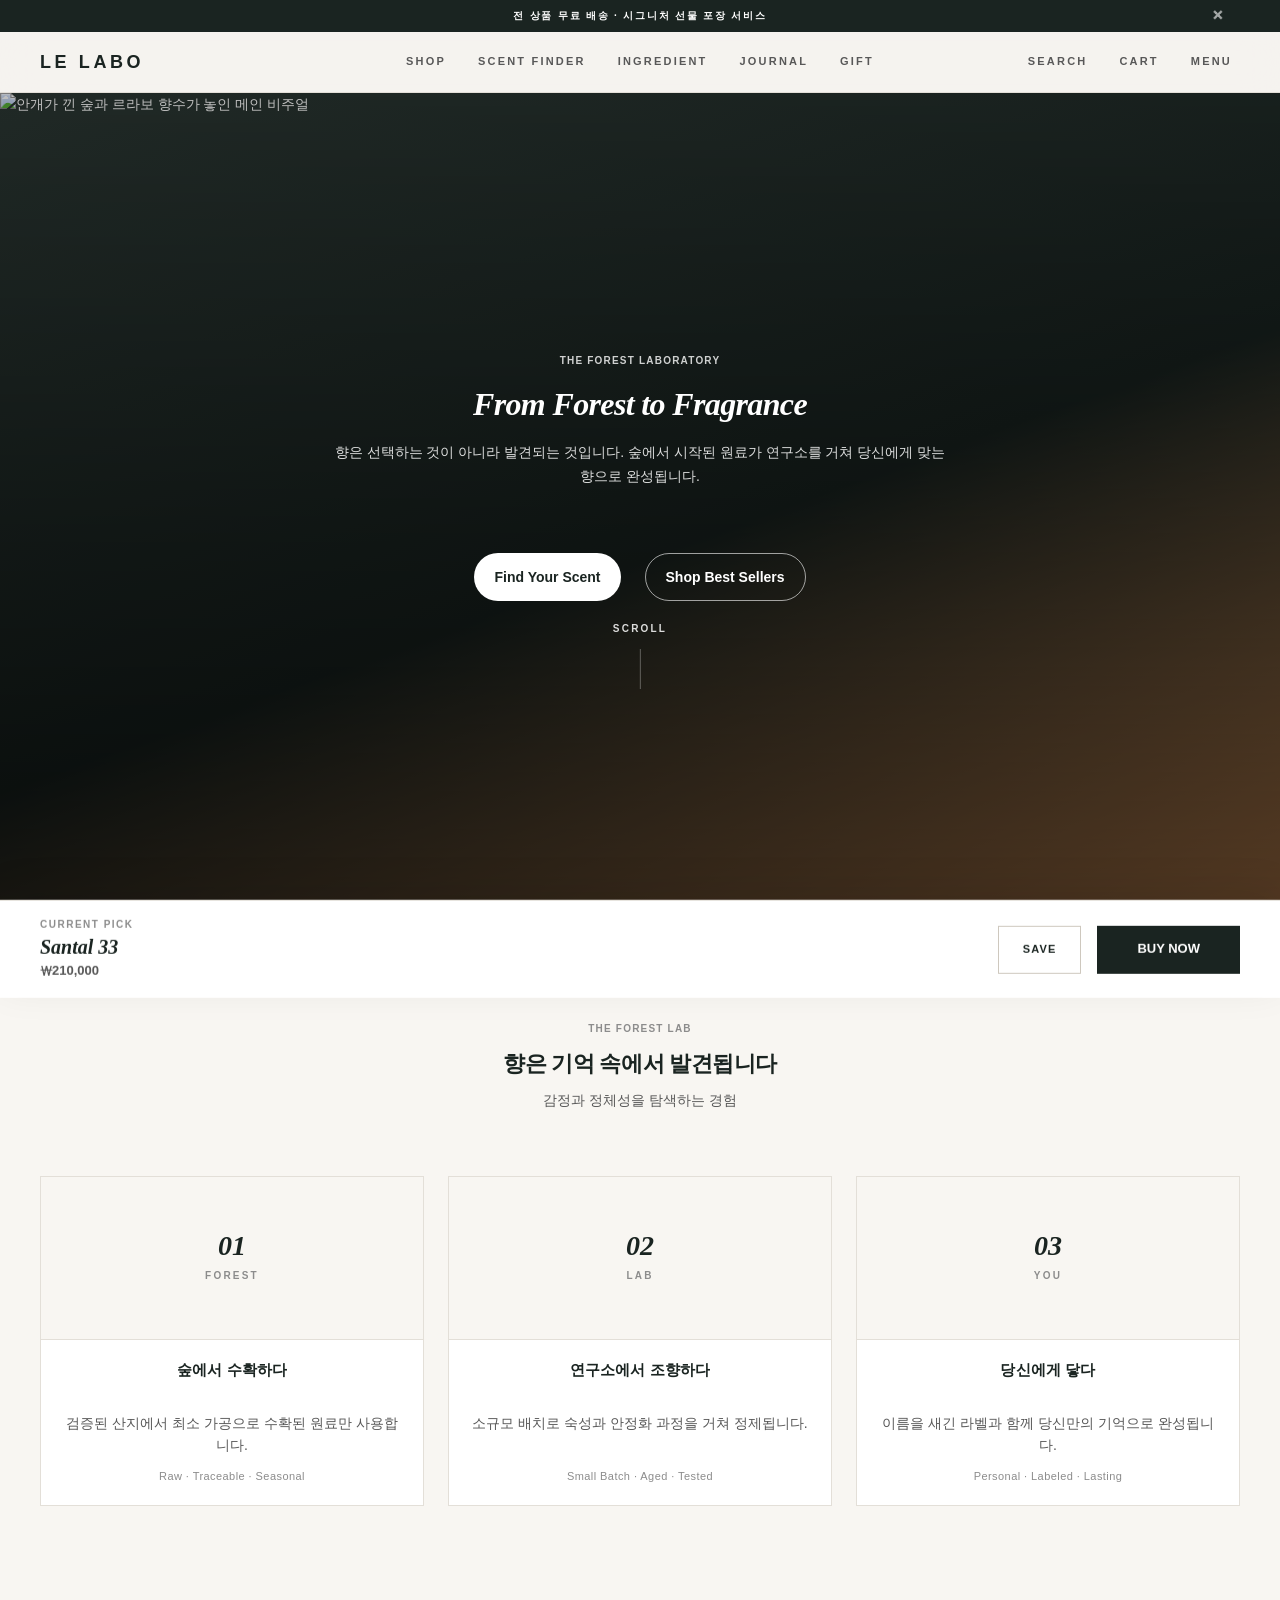
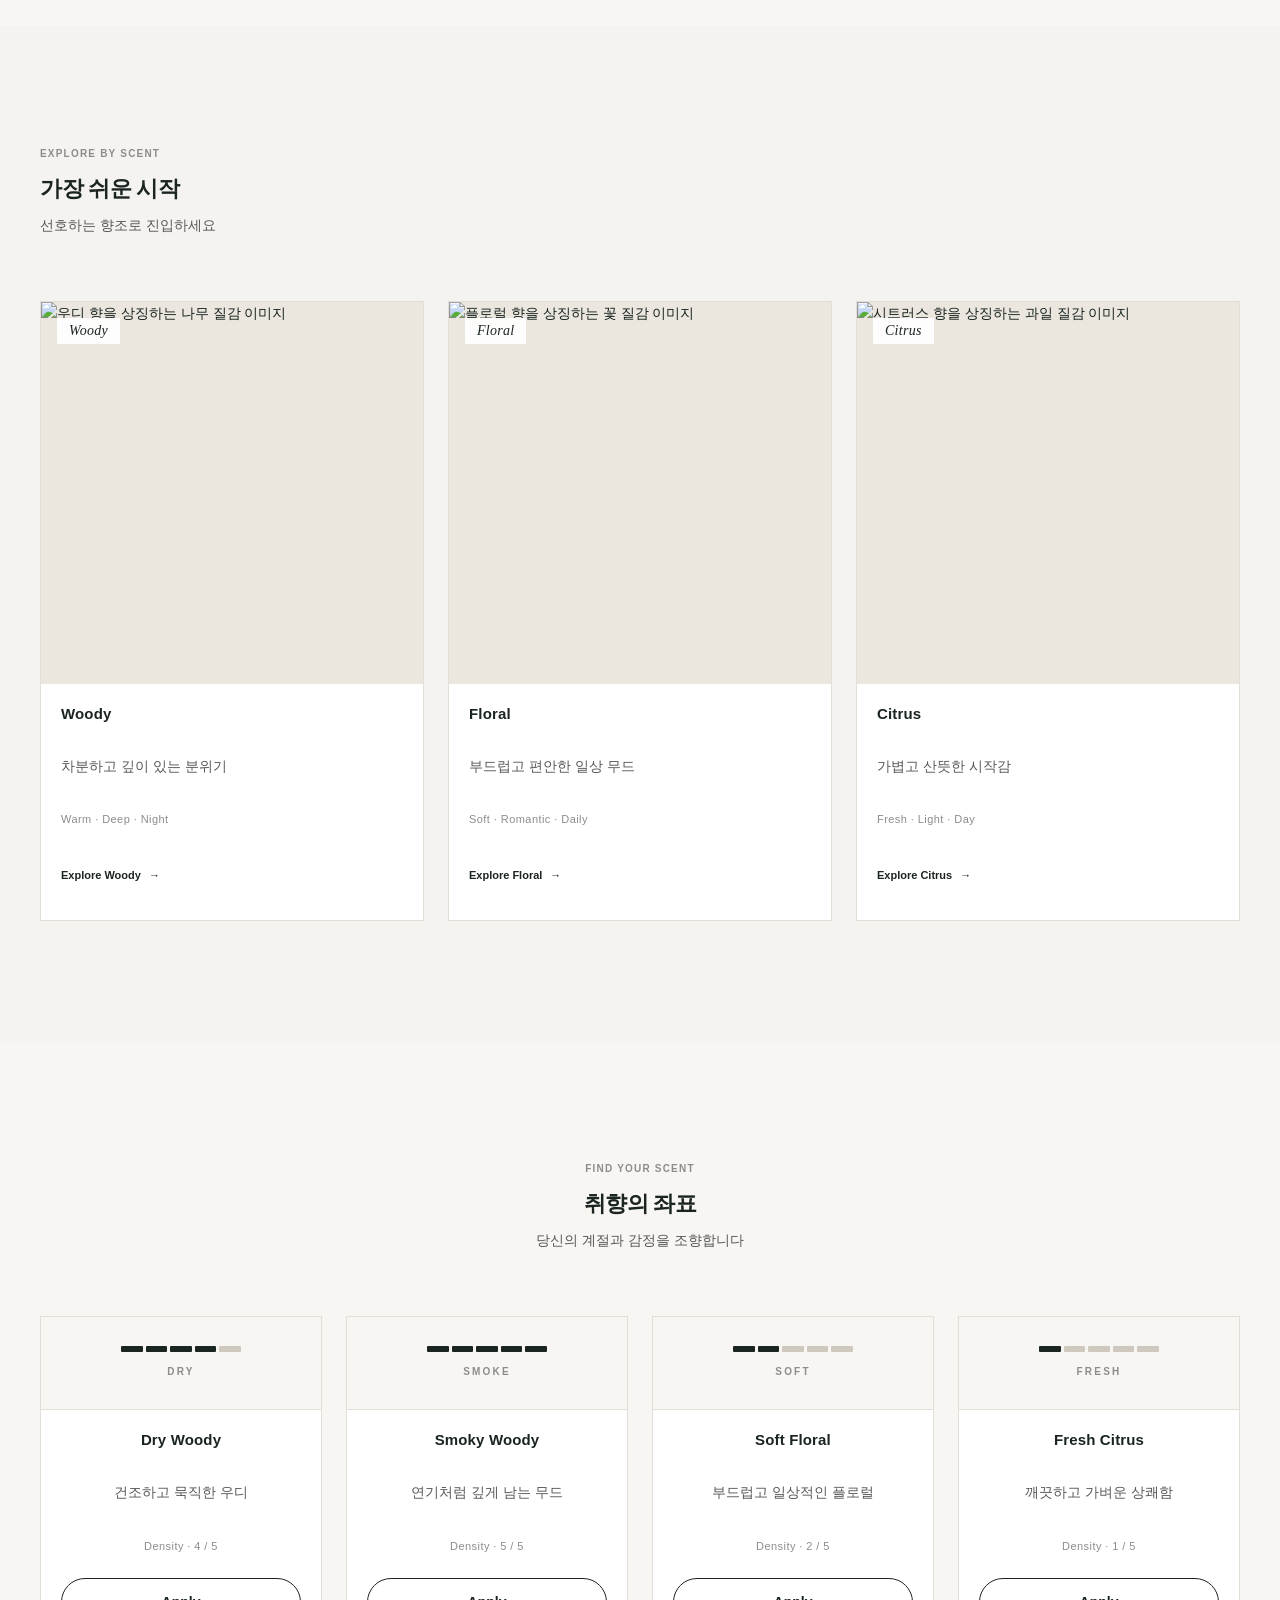
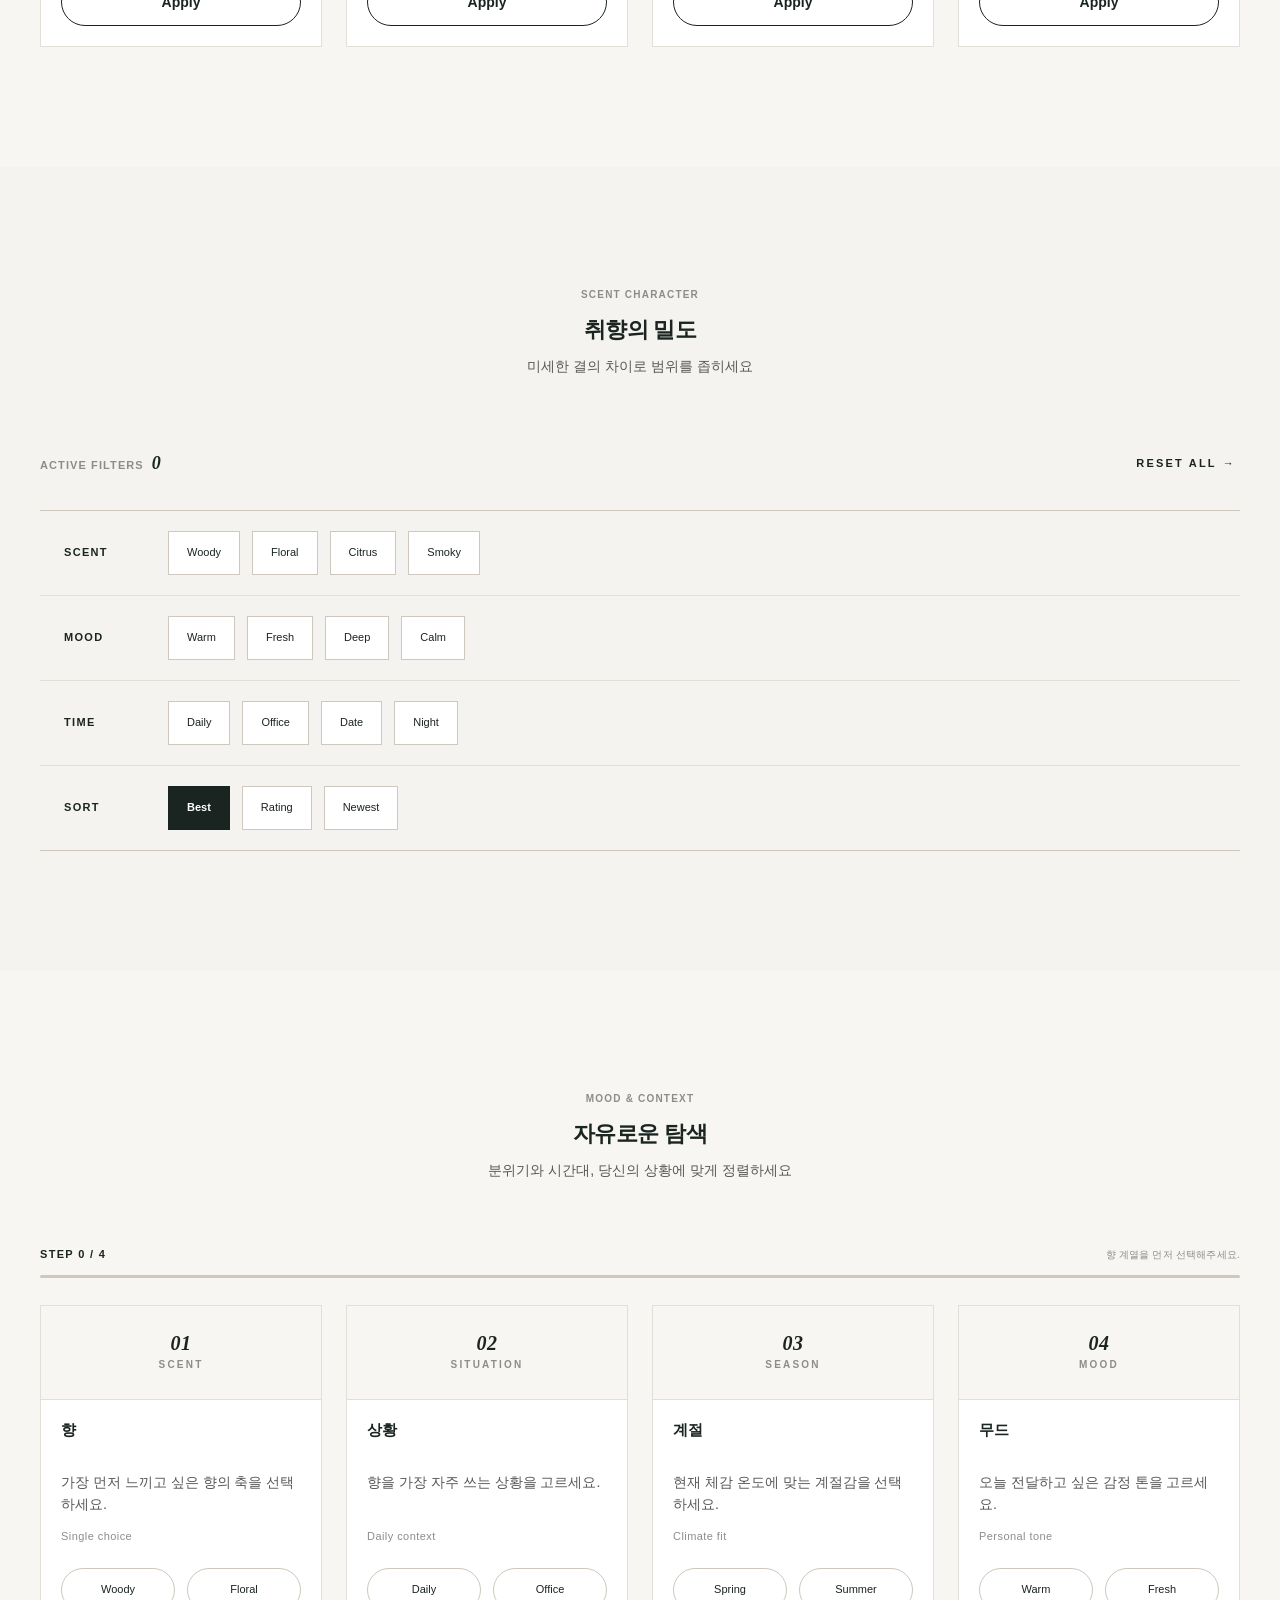
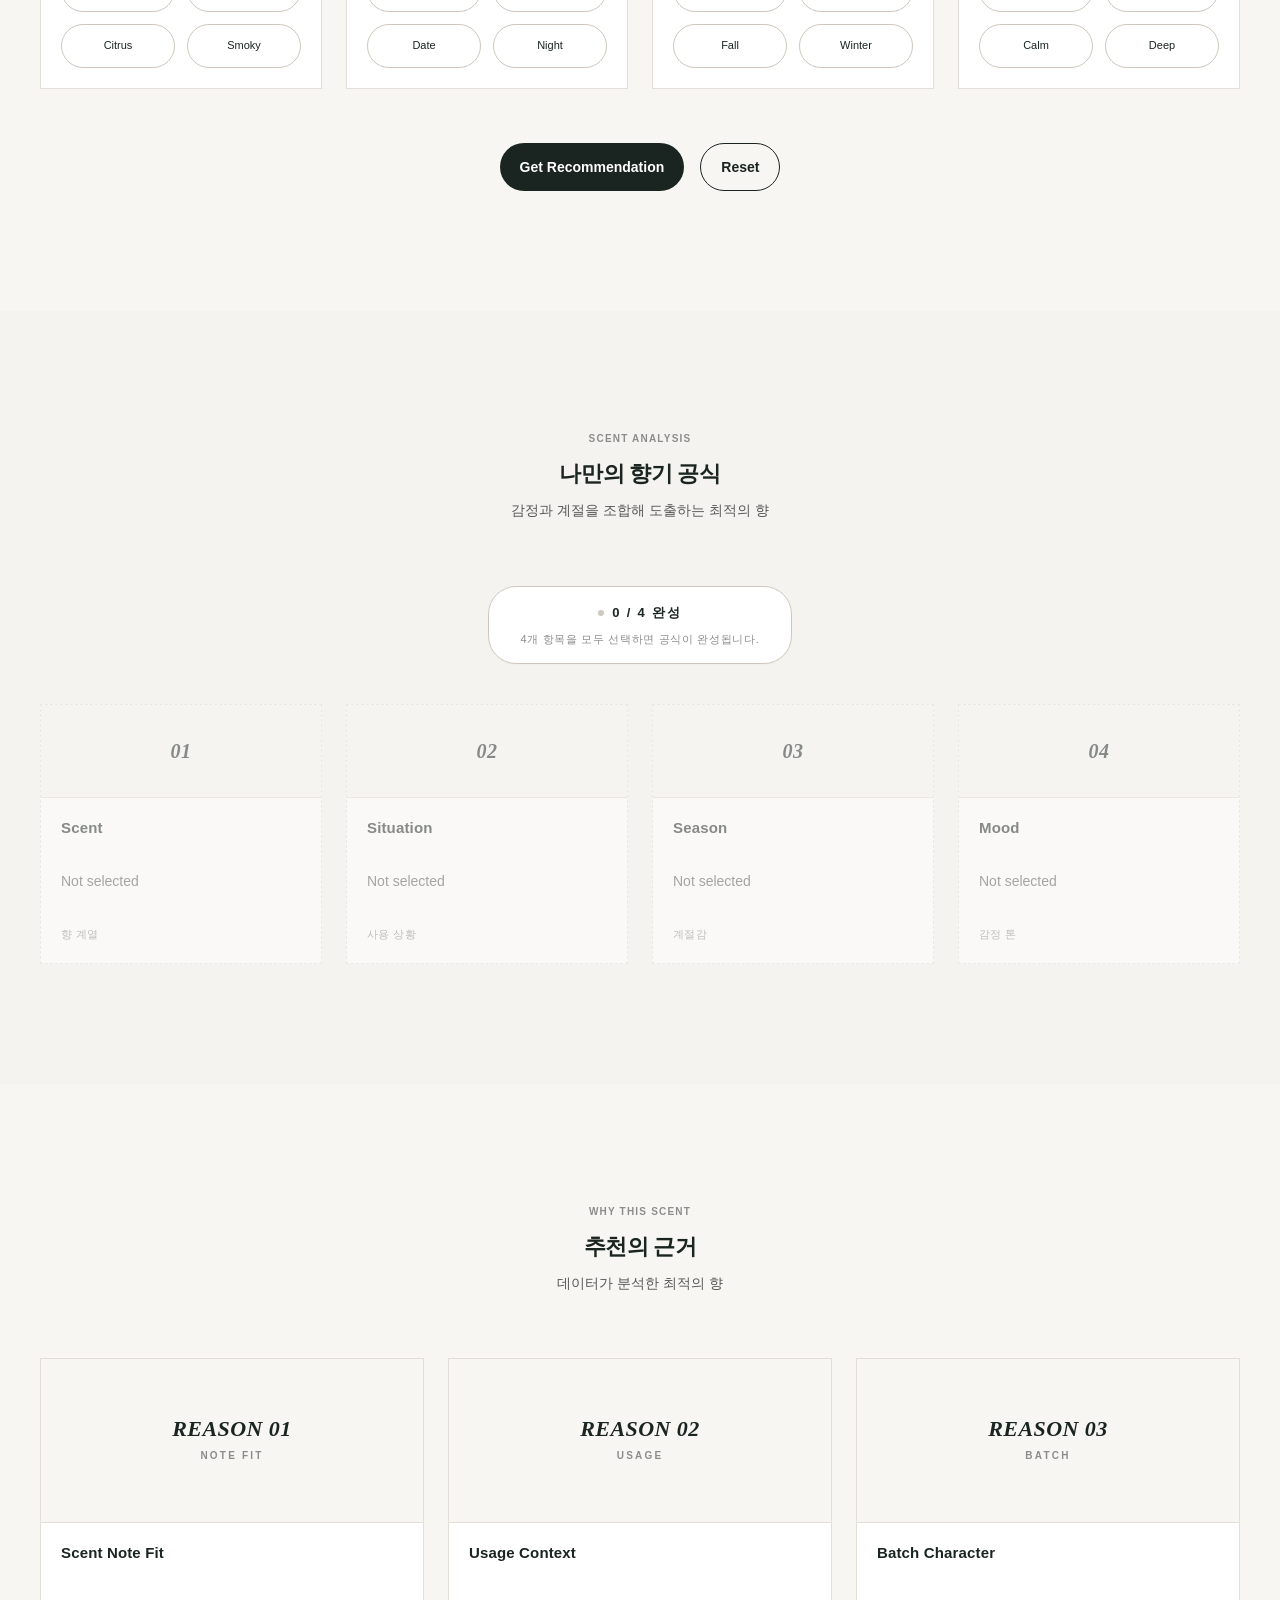
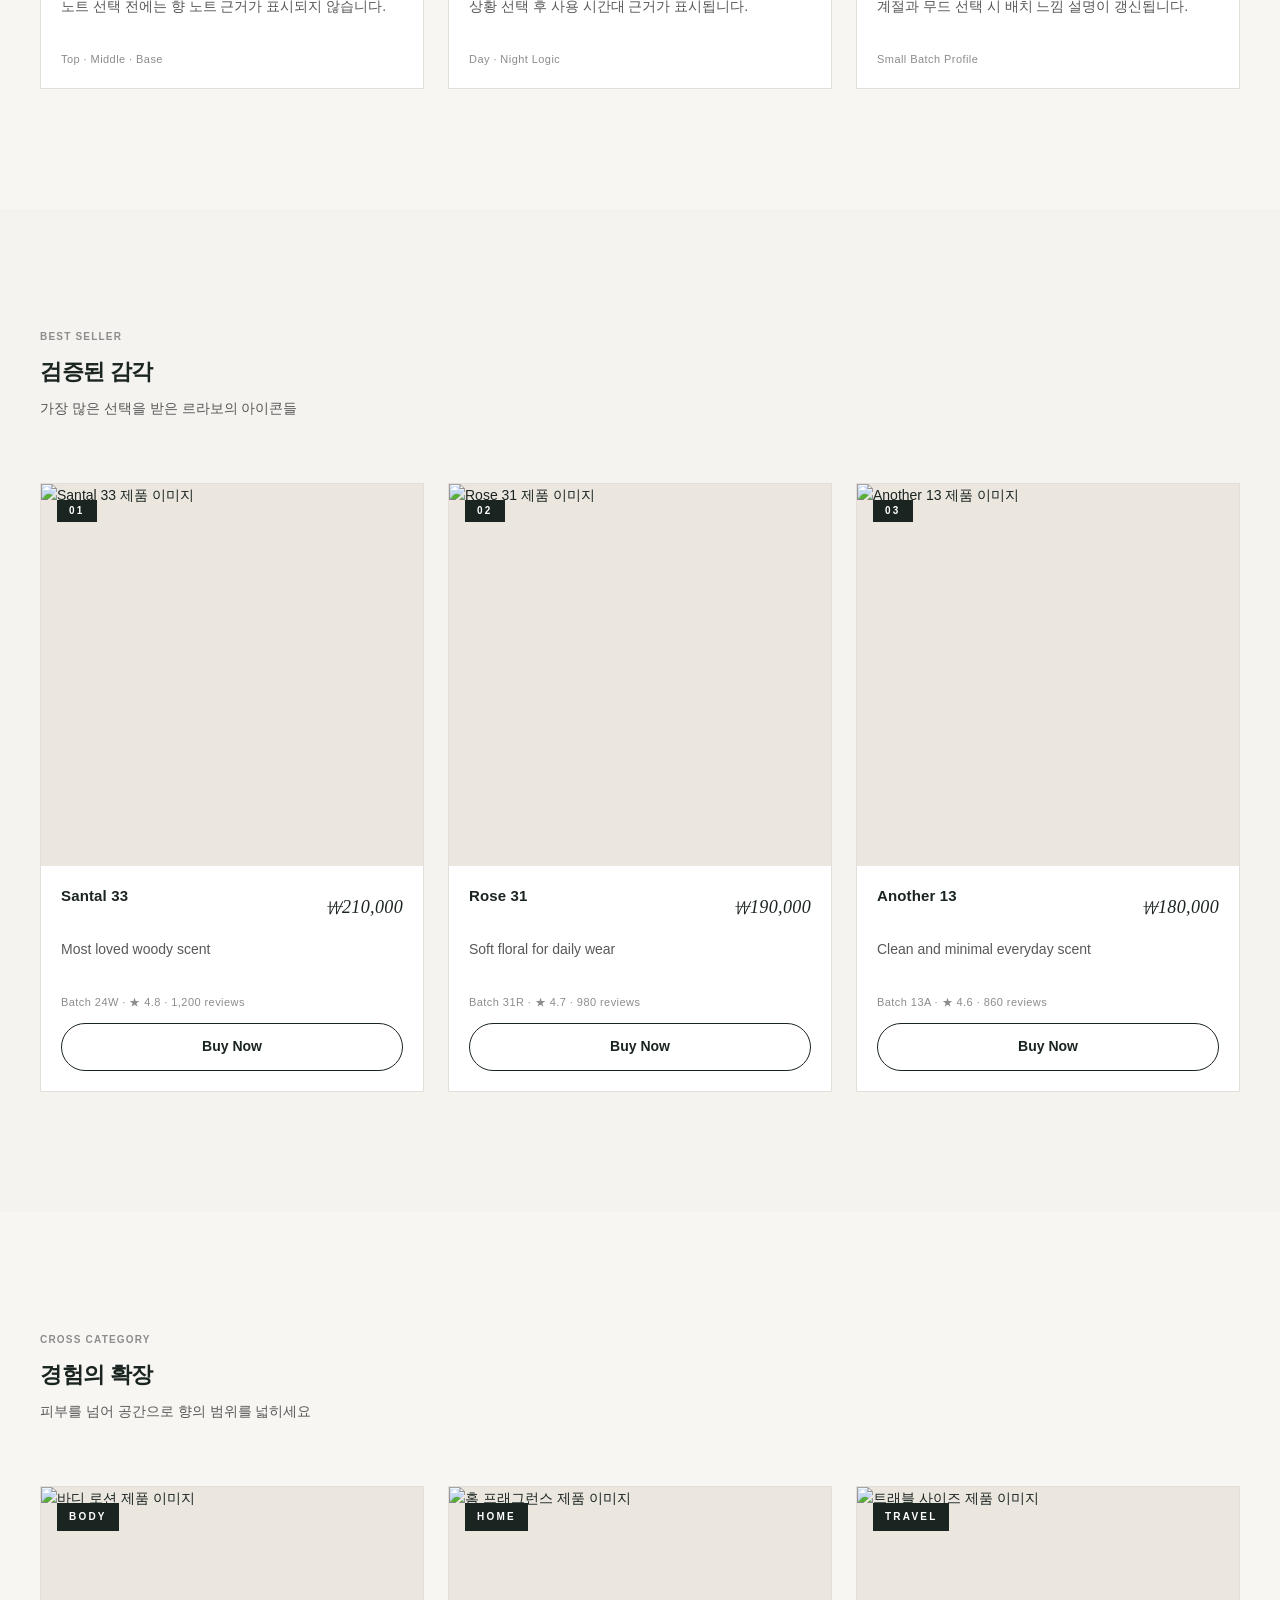
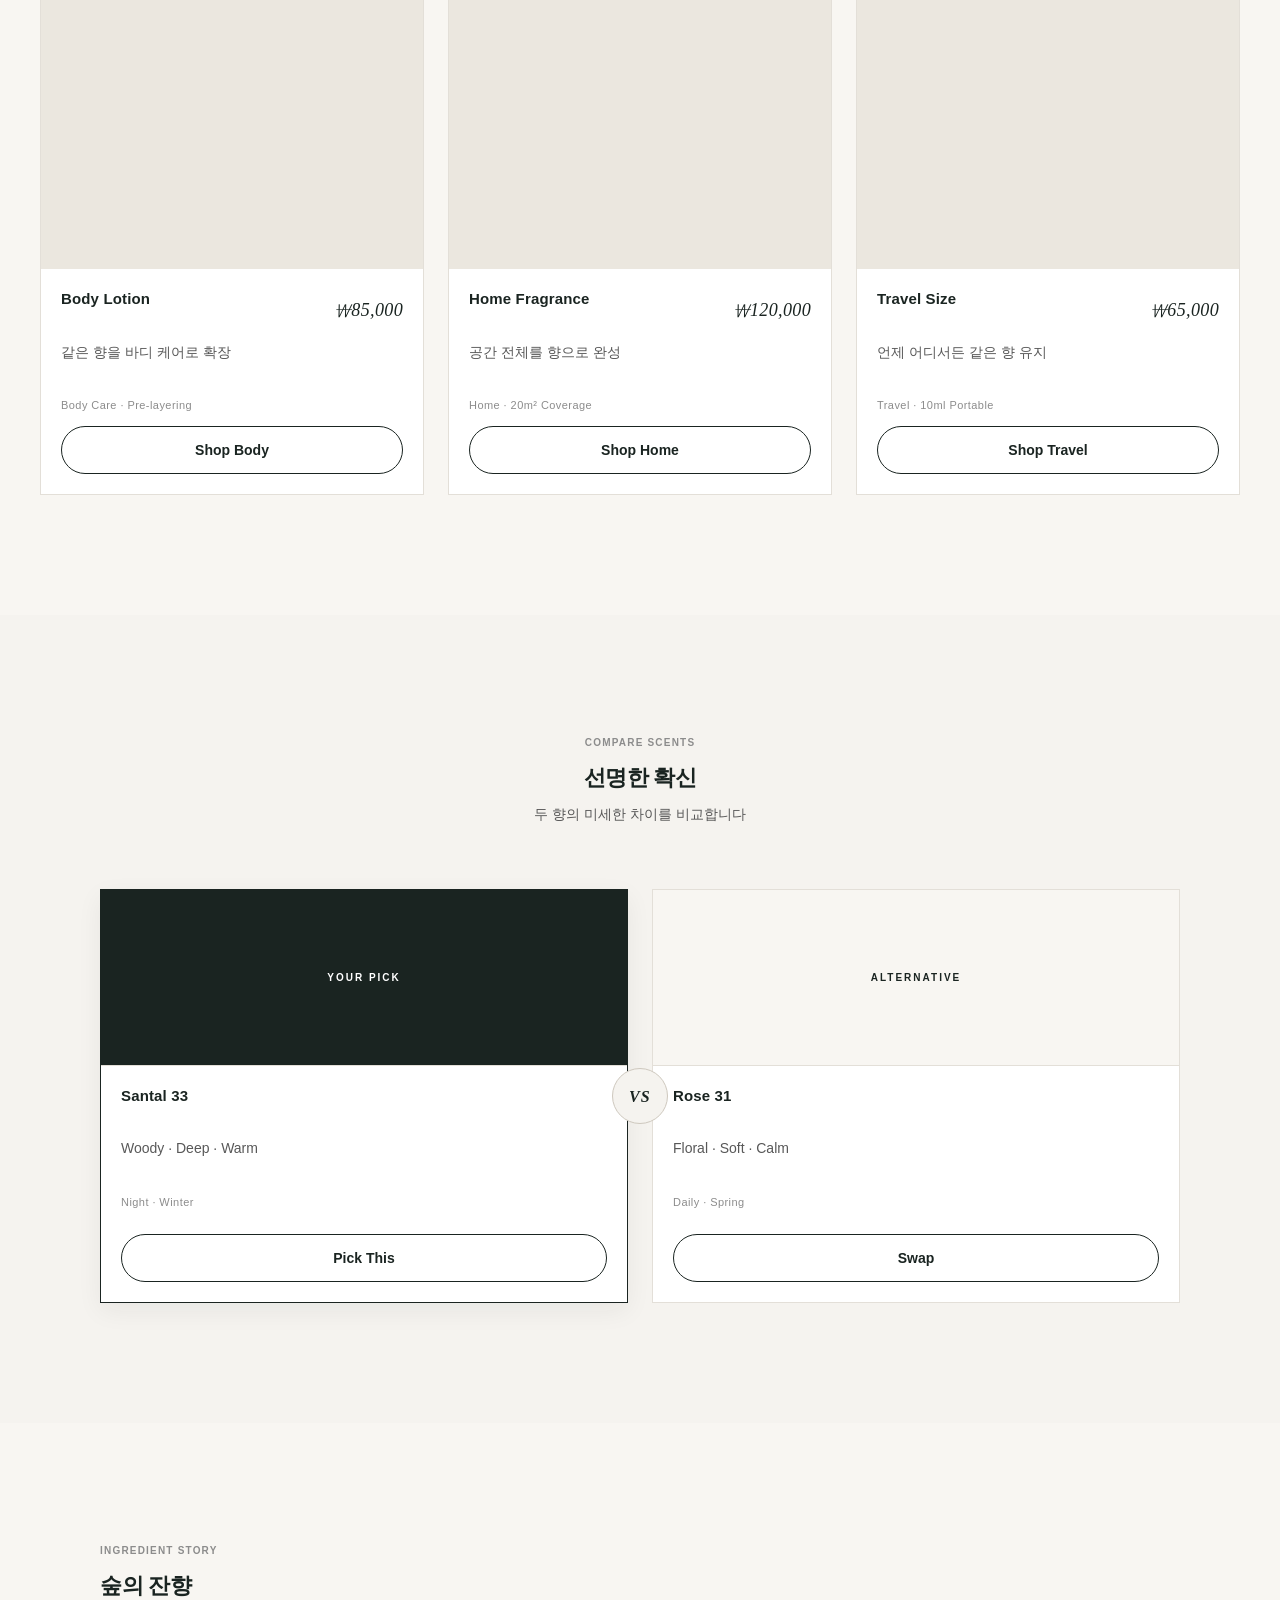
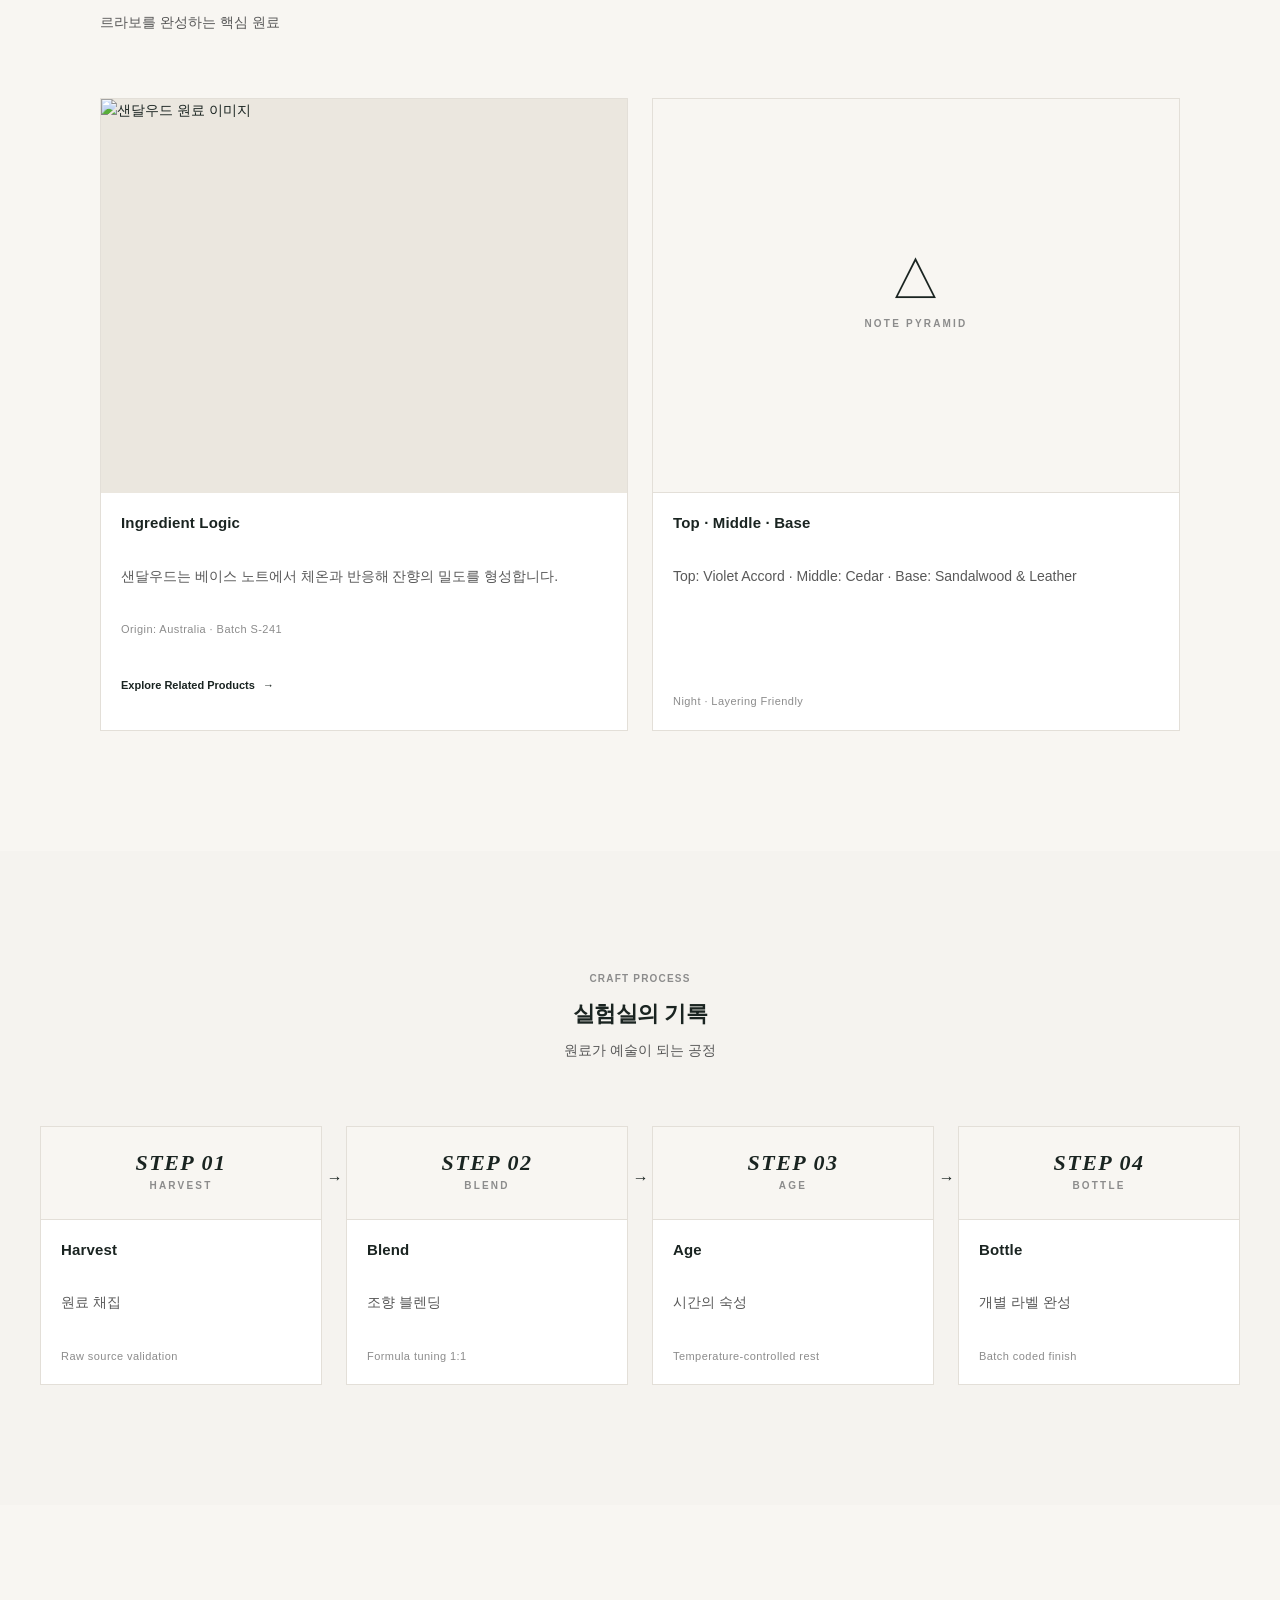
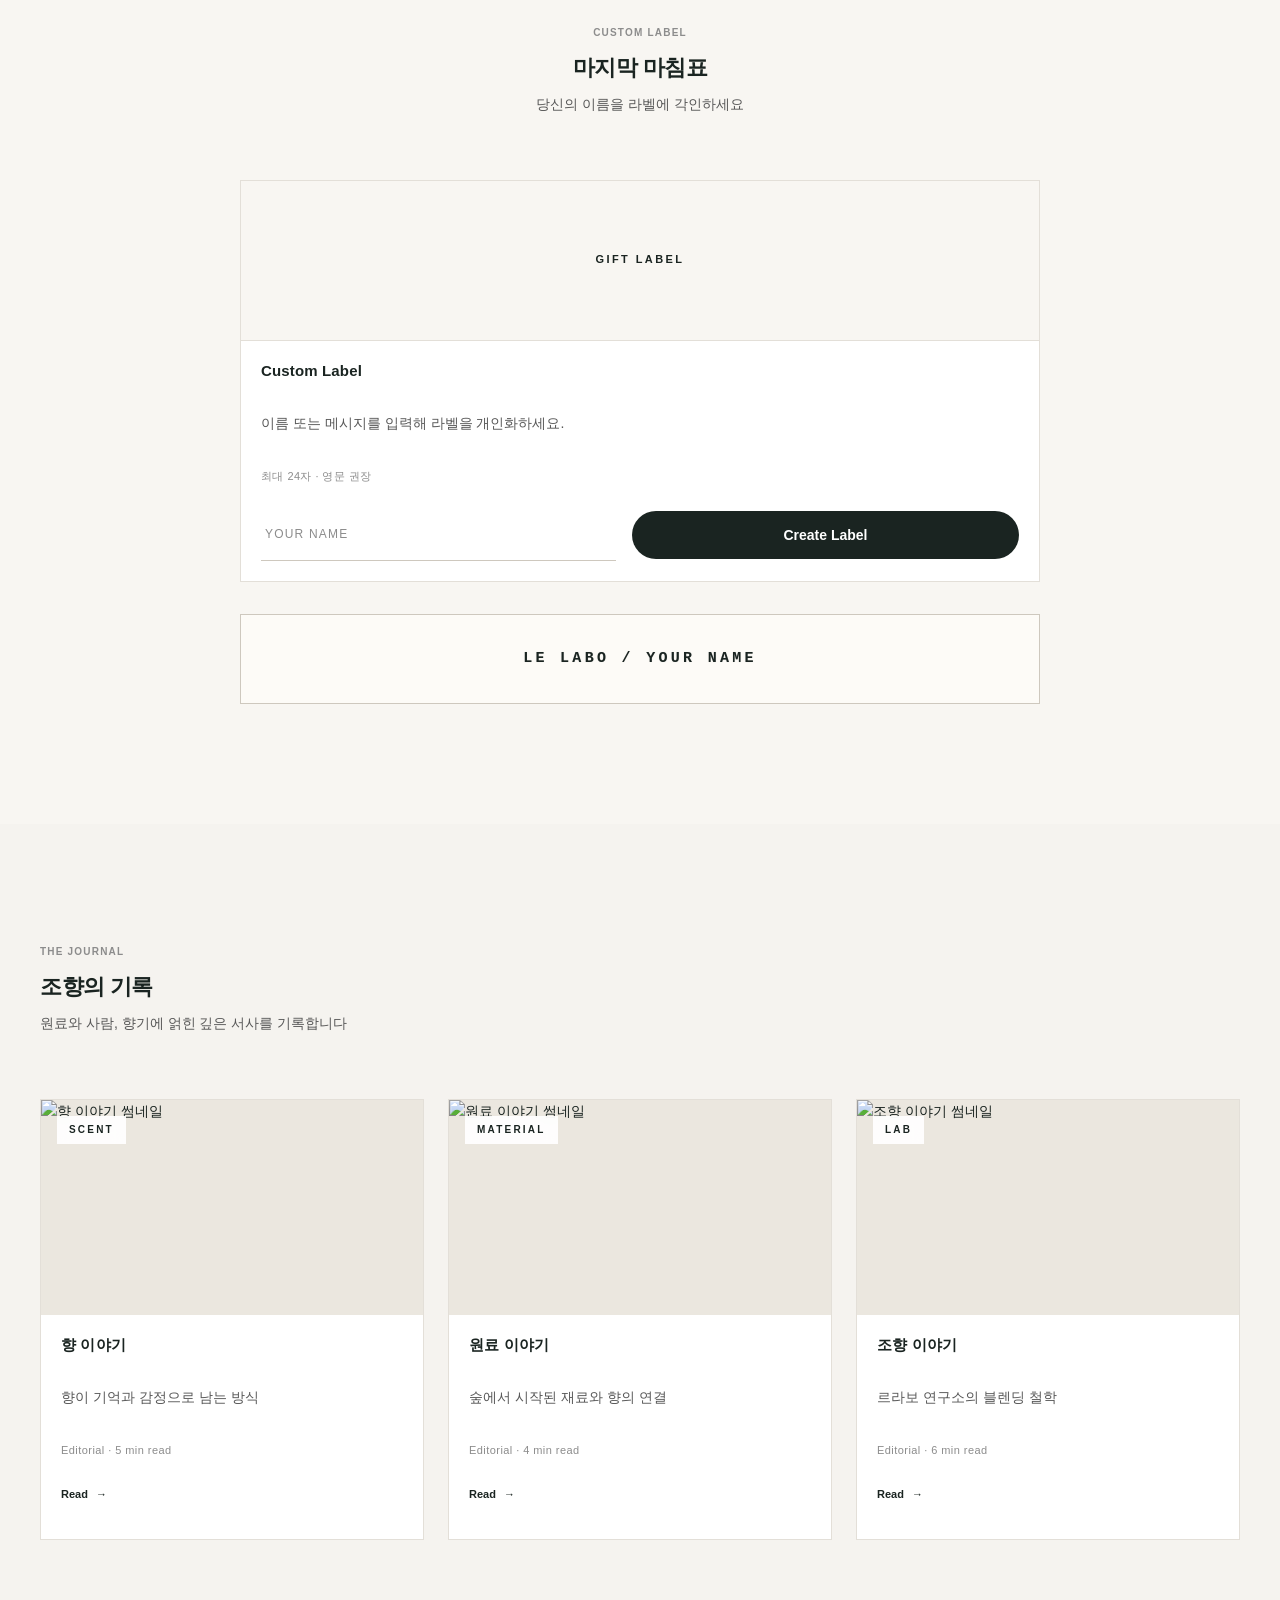
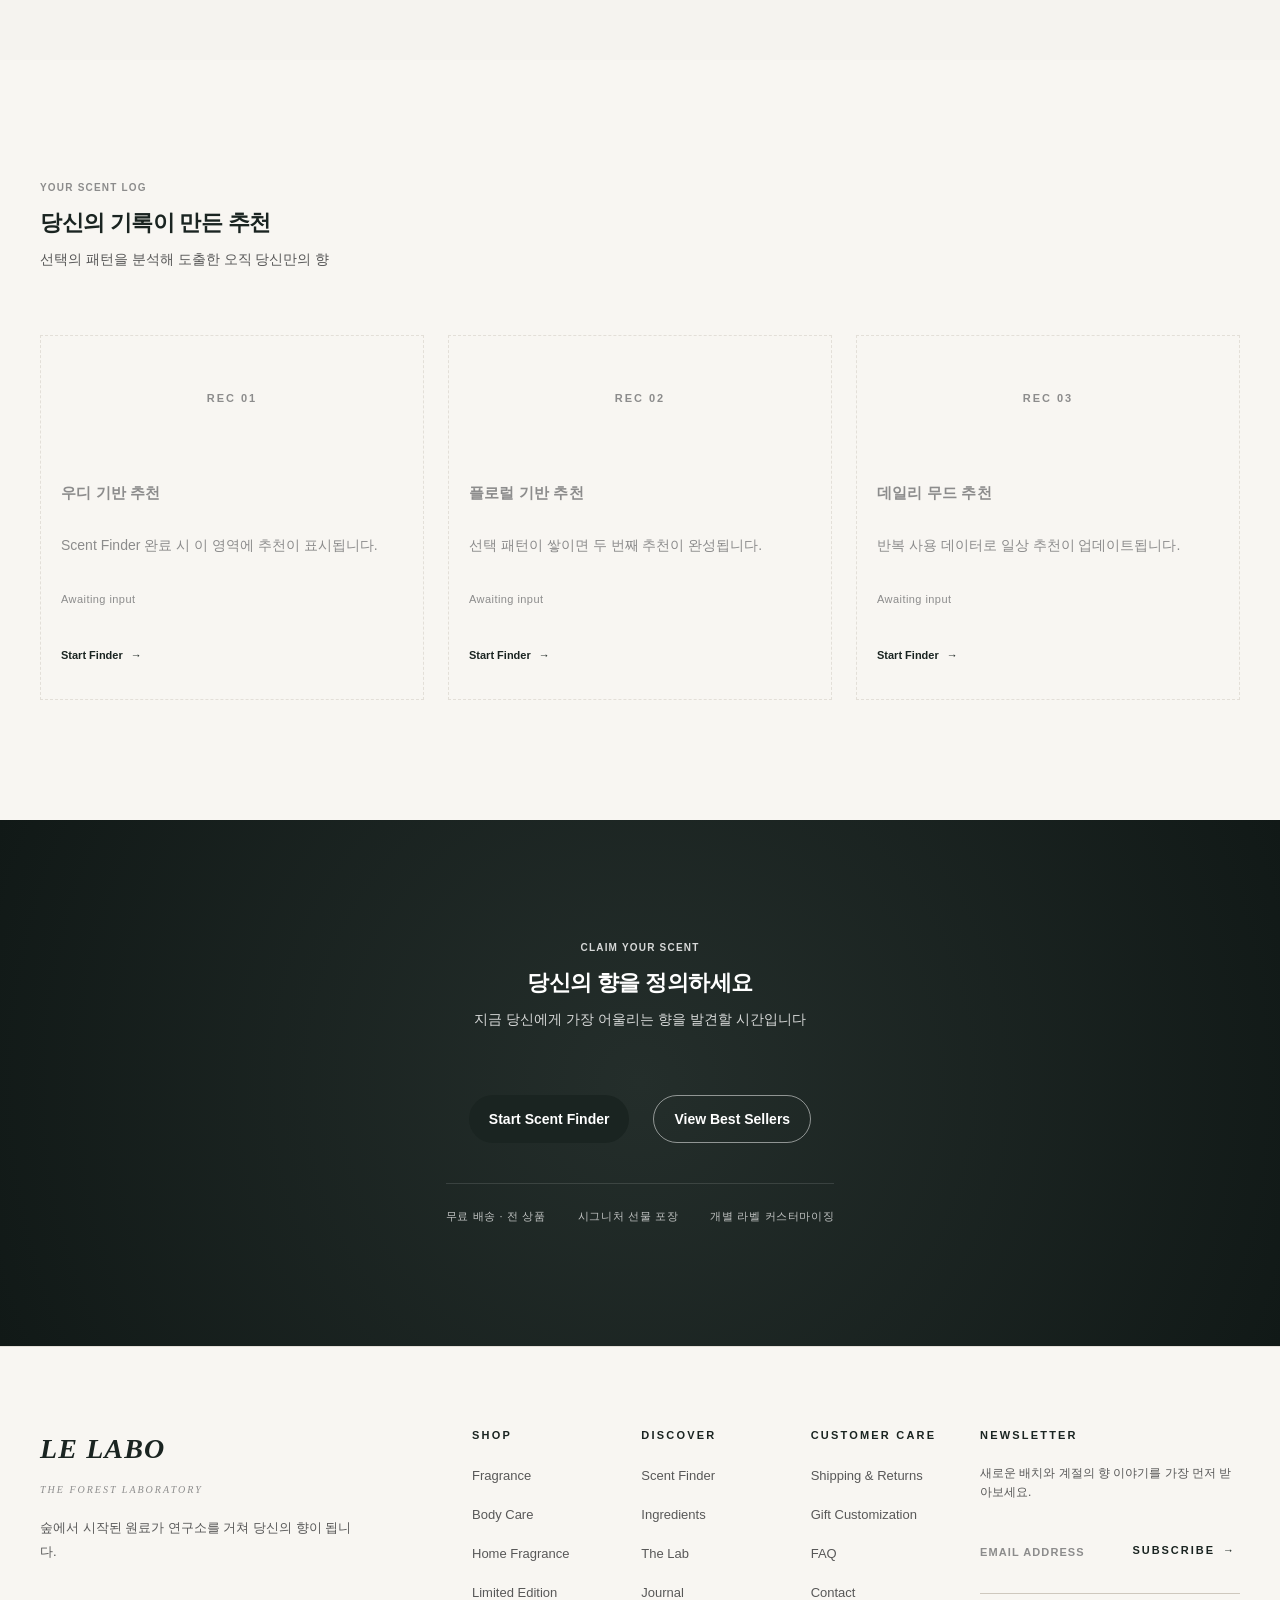
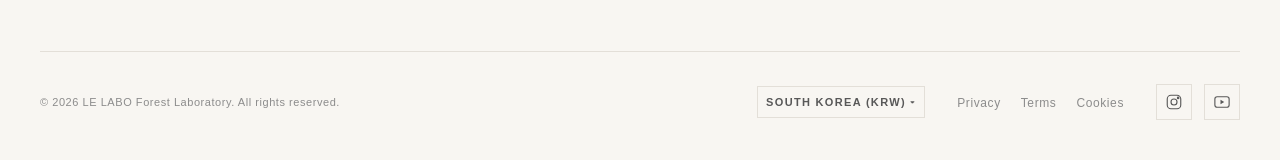
==== commit 3a32f46f: "수정" ====
--- a/index.html
+++ b/index.html
@@ -1,31 +1,21 @@
 <!DOCTYPE html>
 <html lang="ko">
-
 <head>
-  <meta charset="UTF-8" />
-  <meta name="viewport" content="width=device-width, initial-scale=1.0" />
-  <meta name="description" content="르라보를 숲속 연구소 컨셉으로 재해석한 향 경험 커머스 프로젝트 메인페이지" />
-  <meta name="theme-color" content="#1a2421" />
-  <meta name="format-detection" content="telephone=no" />
-  <meta property="og:type" content="website" />
-  <meta property="og:title" content="LE LABO · The Forest Laboratory" />
-  <meta property="og:description" content="숲에서 시작된 원료가 연구소를 거쳐 당신만의 향으로 완성됩니다." />
-  <meta property="og:image" content="./img/hero-forest.jpg" />
-  <meta name="twitter:card" content="summary_large_image" />
-  <title>LE LABO · Forest Laboratory</title>
-  <link rel="preload" as="image" href="./img/hero-forest.jpg" fetchpriority="high" />
-  <link rel="stylesheet" href="./styles/reset.css" />
-  <link rel="stylesheet" href="./styles/common.css" />
-  <link rel="stylesheet" href="./styles/index.css" />
-  <link rel="stylesheet" href="./styles/responsive.css" />
-  <script src="./scripts/layout-system.js" defer></script>
+    <meta charset="UTF-8">
+    <meta name="viewport" content="width=device-width, initial-scale=1.0">
+    <meta name="description" content="르라보 포레스트 래버러토리 - 향 탐색, 베스트셀러, 원료 스토리, 기프트 큐레이션을 한 번에 경험하세요.">
+    <meta name="keywords" content="LE LABO, 르라보, 향수, 퍼퓸, 우디, 플로럴, 시트러스, 향기 추천">
+    <title>LE LABO</title>
+    <link rel="stylesheet" href="./styles/reset.css">
+    <link rel="stylesheet" href="./styles/common.css">
+    <link rel="stylesheet" href="./styles/index.css">
+    <link rel="stylesheet" href="./styles/responsive.css">
+    <script src="./scripts/layout-system.js" defer></script>
 </head>
-<body>
+<body class="page-index">
   <div id="wrap">
     <a href="#main-content" class="skip-nav">본문 바로가기</a>
-
     <!-- Header & Announcement Bar injected by layout-system.js -->
-
     <main id="main-content">
       <!-- HERO -->
       <section class="section hero" id="shop" aria-labelledby="hero-title">
--- a/styles/common.css
+++ b/styles/common.css
@@ -1097,6 +1097,11 @@
   font-weight: 700;
   letter-spacing: 0.01em;
   color: var(--color-primary);
+  display: -webkit-box;
+  -webkit-line-clamp: 2;
+  -webkit-box-orient: vertical;
+  overflow: hidden;
+  min-height: calc(1.35em * 2);
 }
 
 .section-eyebrow,
@@ -1116,6 +1121,14 @@
   flex: 1;
 }
 
+.card-desc {
+  display: -webkit-box;
+  -webkit-line-clamp: 2;
+  -webkit-box-orient: vertical;
+  overflow: hidden;
+  min-height: calc(1.55em * 2);
+}
+
 .card-meta {
   font-size: var(--font-caption);
   line-height: 1.5;
@@ -1130,7 +1143,20 @@
 
 .card-grid {
   display: grid;
-  gap: var(--grid-gap);
+  row-gap: var(--grid-gap);
+  column-gap: var(--grid-gap);
+  align-items: stretch; /* Keep every card in a row aligned to same height */
+}
+
+/* Normalize wrapped grid items (<li>, etc.) so card baselines stay consistent */
+.card-grid > li {
+  display: flex;
+}
+
+.card-grid > li > .card,
+.card-grid > .card {
+  flex: 1;
+  height: 100%;
 }
 
 .card-grid-2 {
@@ -1212,8 +1238,9 @@
 .card-action {
   margin-top: var(--space-12);
   display: flex;
-  align-items: center;
+  align-items: stretch;
   gap: var(--space-12);
+  min-height: 48px; /* Keep CTA baseline consistent across mixed card content */
 }
 
 /* 빈 액션 영역이 차지하는 불필요한 여백(Dead Space) 완벽 제거 */
@@ -1224,6 +1251,13 @@
 .card-action .btn {
   flex: 1;
   width: 100%;
+  min-height: 48px;
+}
+
+.card-action .text-link {
+  min-height: 48px;
+  display: inline-flex;
+  align-items: center;
 }
 
 /* 이미지 시스템 비율 규칙 반영 */
@@ -1442,4 +1476,14 @@
   }
 }
 
-
+@media (max-width: 767px) {
+  .card-title {
+    min-height: 0;
+  }
+
+  .card-desc {
+    min-height: 0;
+  }
+}
+
+
--- a/styles/index.css
+++ b/styles/index.css
@@ -187,6 +187,63 @@
 .gift,
 .personal {
   background: var(--color-surface-soft);
+}
+
+/* ============================================================
+   Index Alignment System — section-level alignment consistency
+   ============================================================ */
+.page-index {
+  --index-head-max: 720px;
+}
+
+.page-index .section-head {
+  max-width: var(--index-head-max);
+}
+
+.page-index .section-head.section-head-center {
+  margin-left: auto;
+  margin-right: auto;
+  align-items: center;
+  text-align: center;
+}
+
+.page-index .section-head:not(.section-head-center):not(.hero-head) {
+  align-items: flex-start;
+  text-align: left;
+}
+
+/* Keep CTA baseline aligned across product/service cards */
+.page-index .trending .card-grid,
+.page-index .cross-category .card-grid,
+.page-index .journal .card-grid {
+  align-items: stretch;
+}
+
+.page-index .trending .card-body,
+.page-index .cross-category .card-body,
+.page-index .journal .card-body {
+  align-content: start;
+}
+
+.page-index .trending .card-action,
+.page-index .cross-category .card-action,
+.page-index .journal .card-action {
+  margin-top: auto;
+  justify-content: flex-start;
+}
+
+.page-index .trending .product-head,
+.page-index .cross-category .product-head {
+  align-items: center;
+}
+
+@media (max-width: 767px) {
+  .page-index .section-head.section-head-center {
+    margin-left: 0;
+    margin-right: 0;
+    align-items: flex-start;
+    text-align: left;
+  }
 }
 
 /* ============================================================
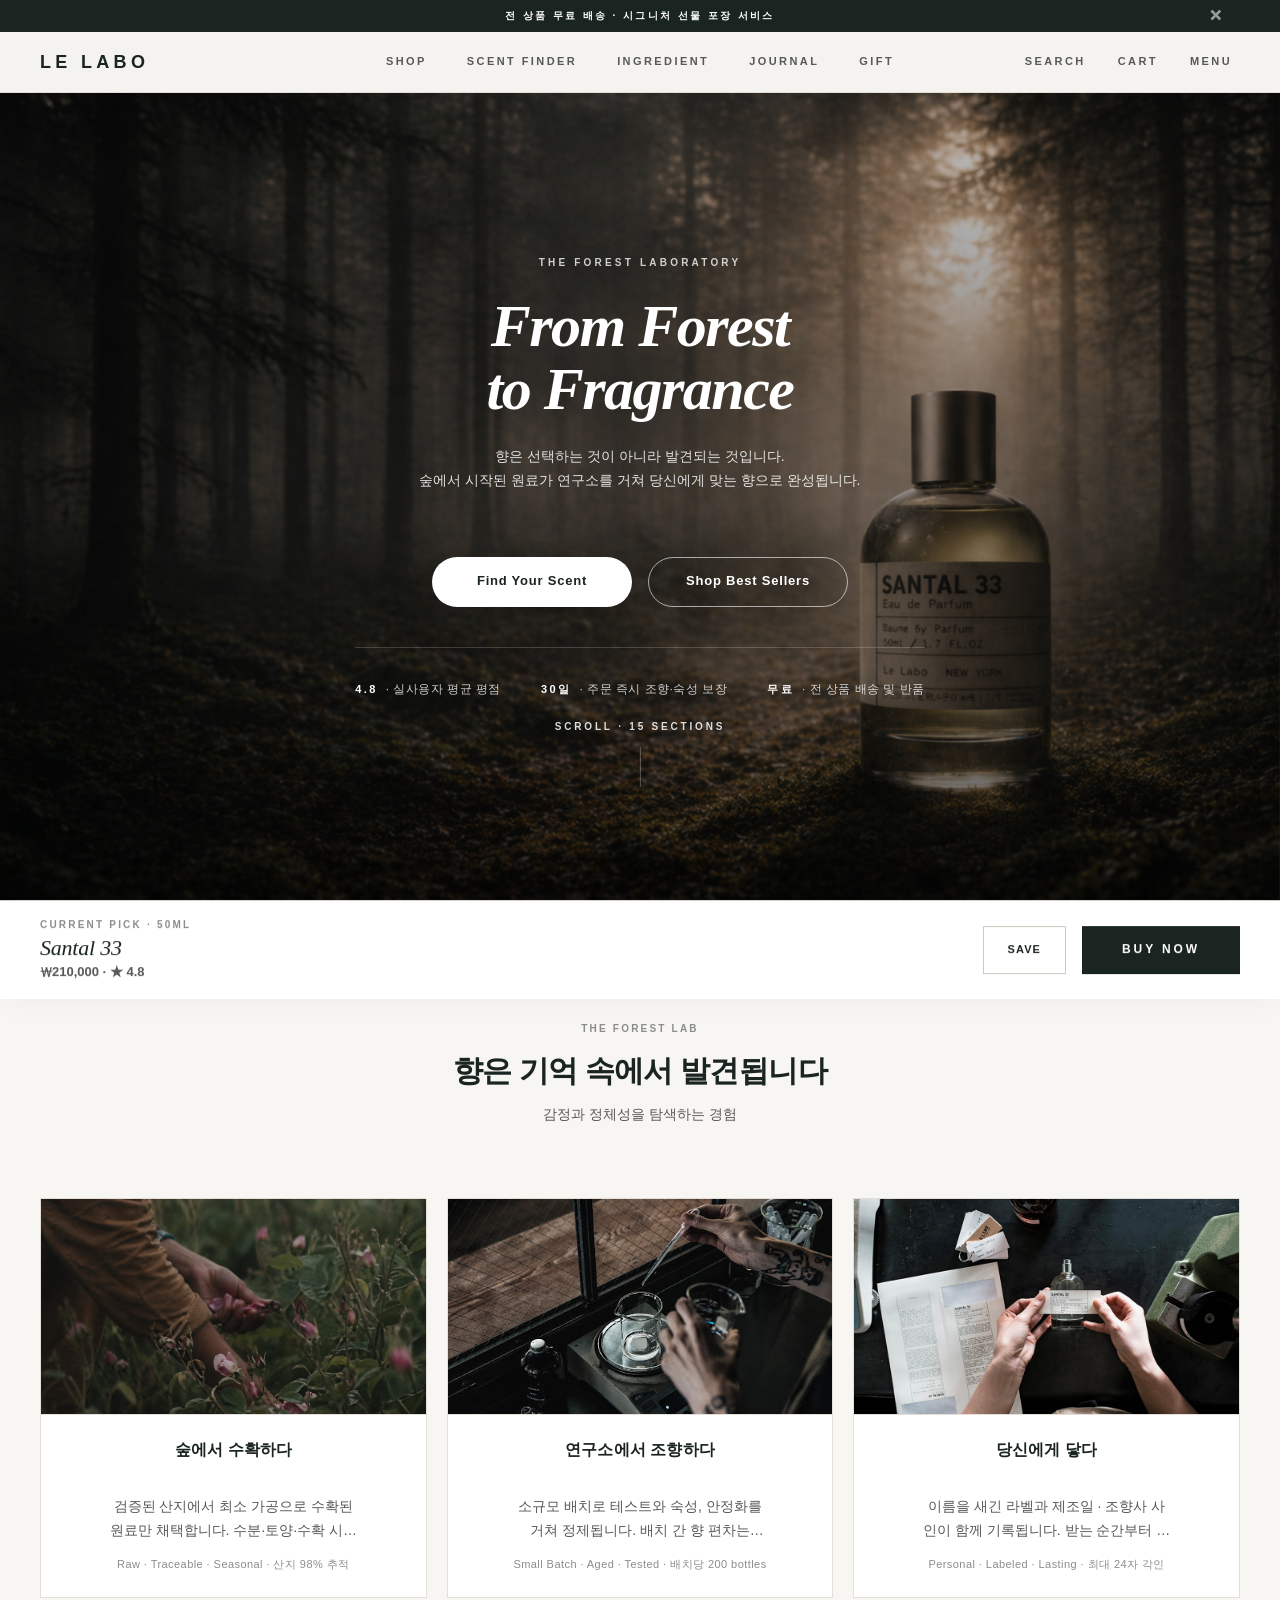
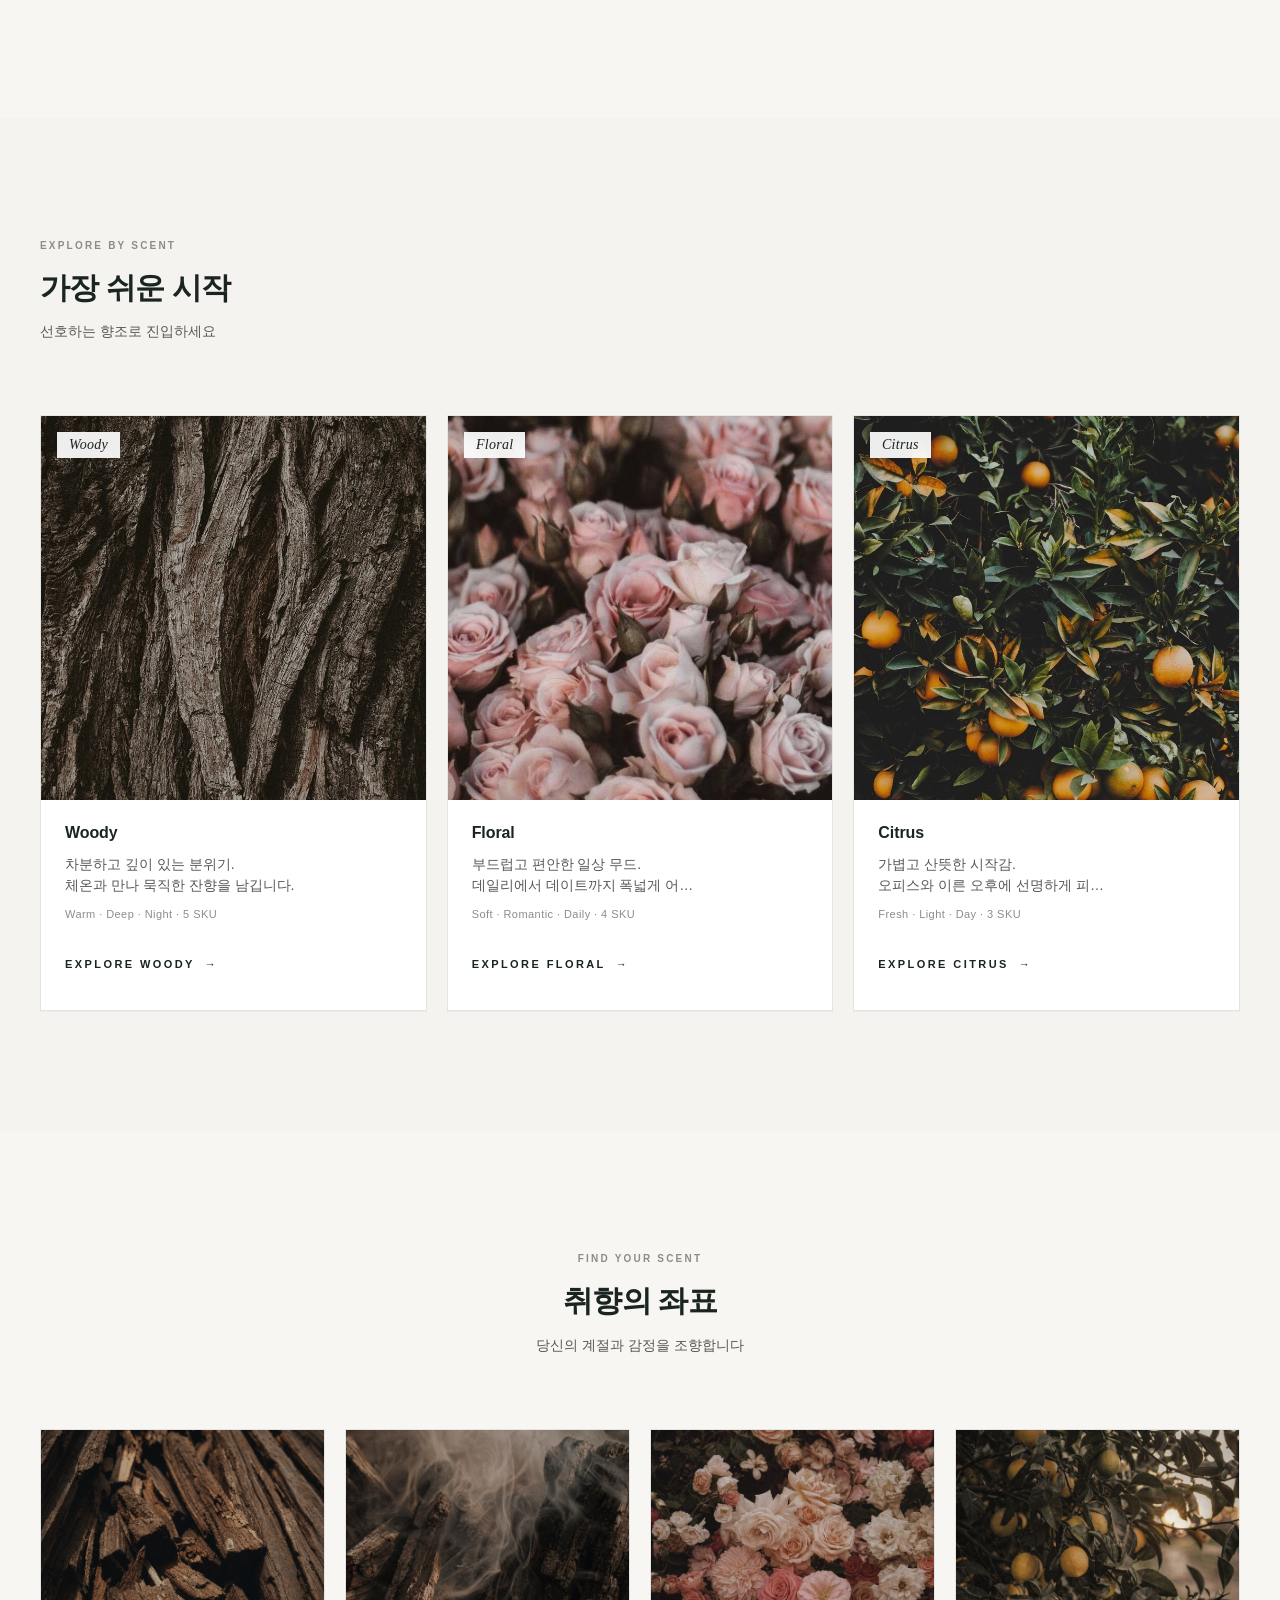
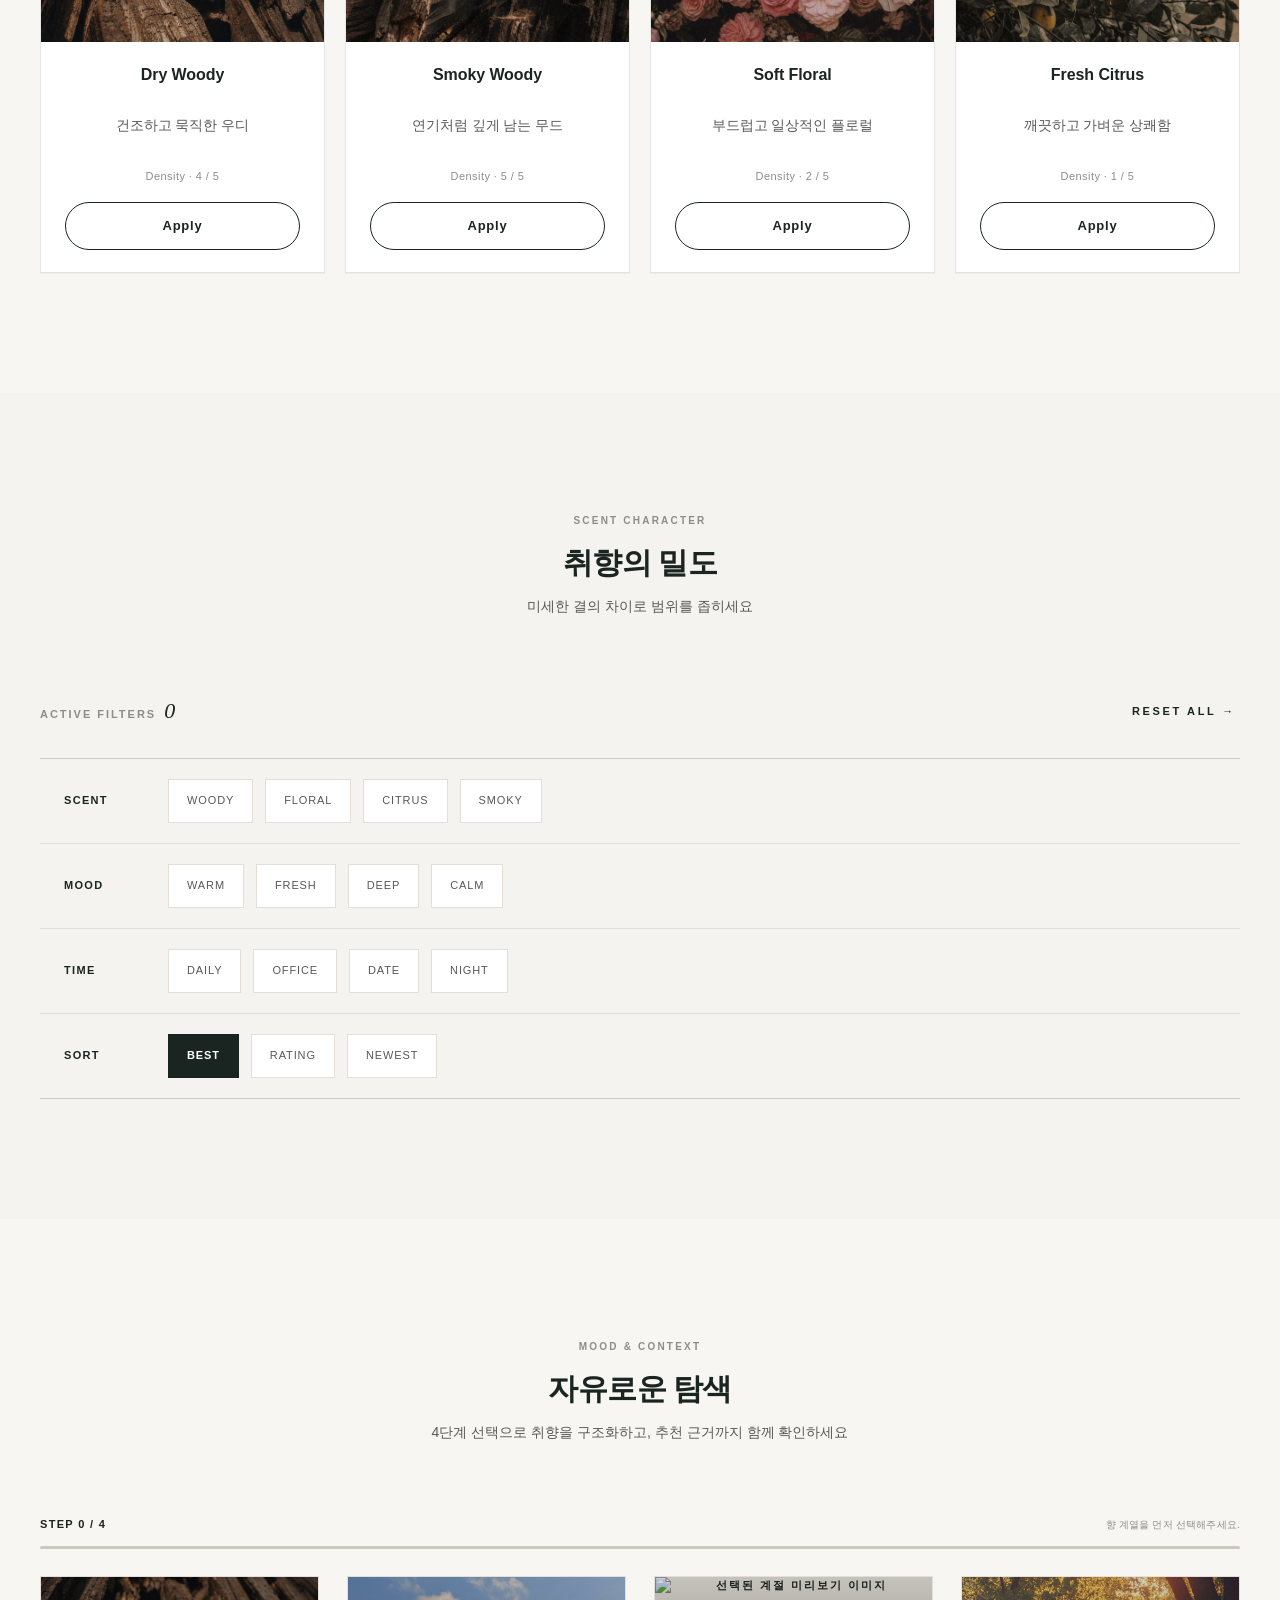
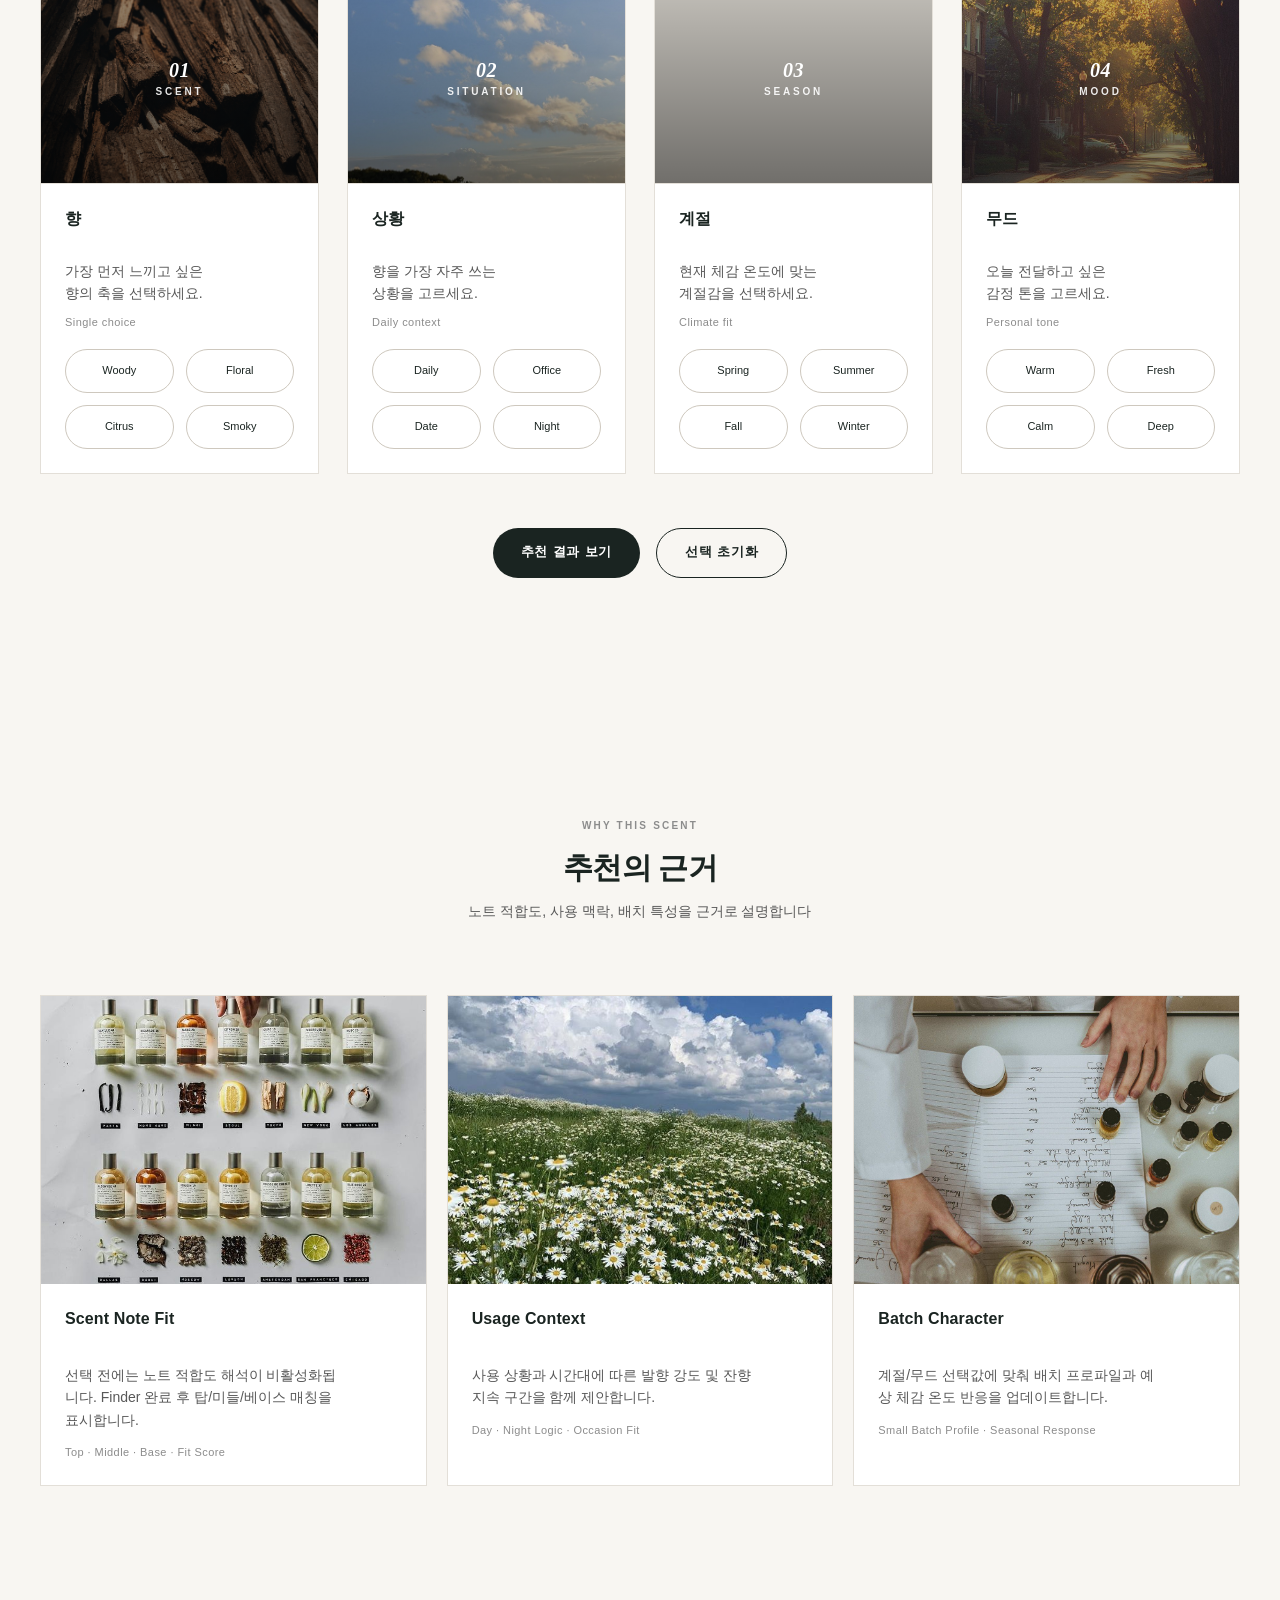
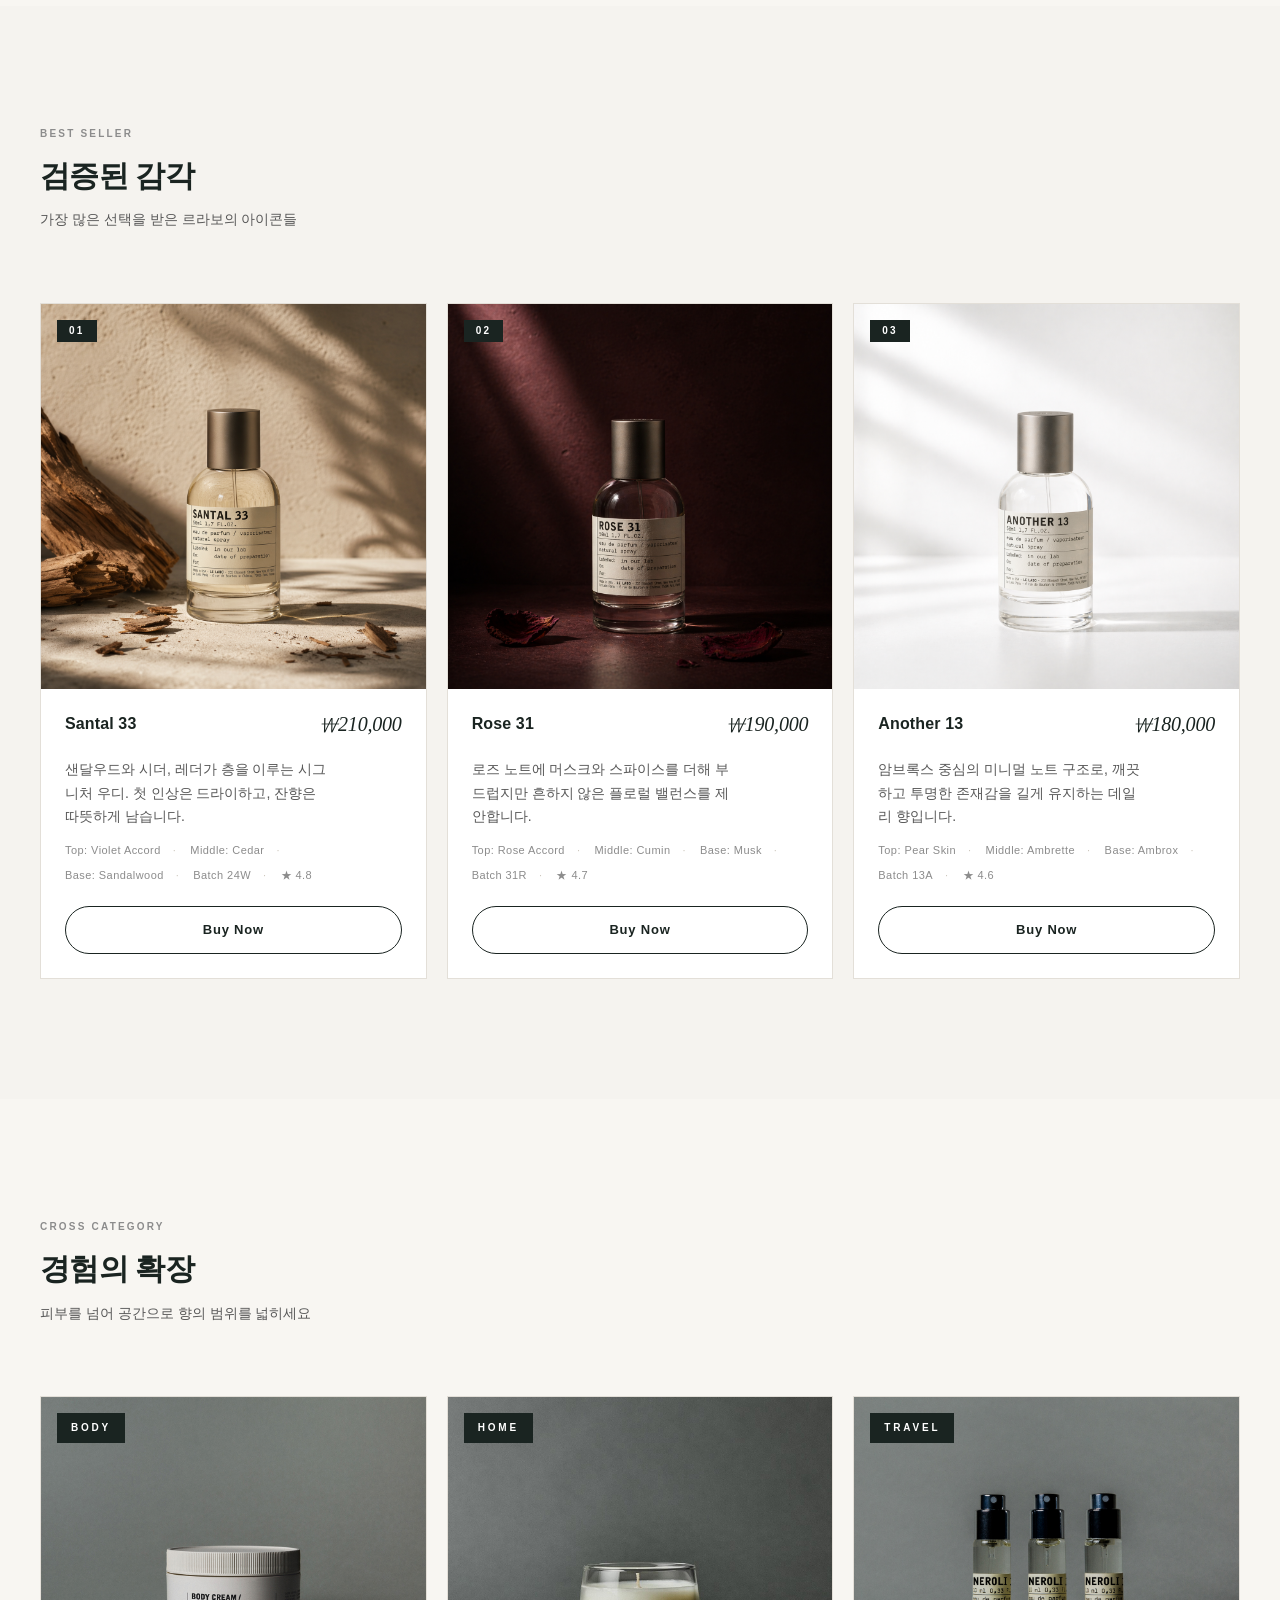
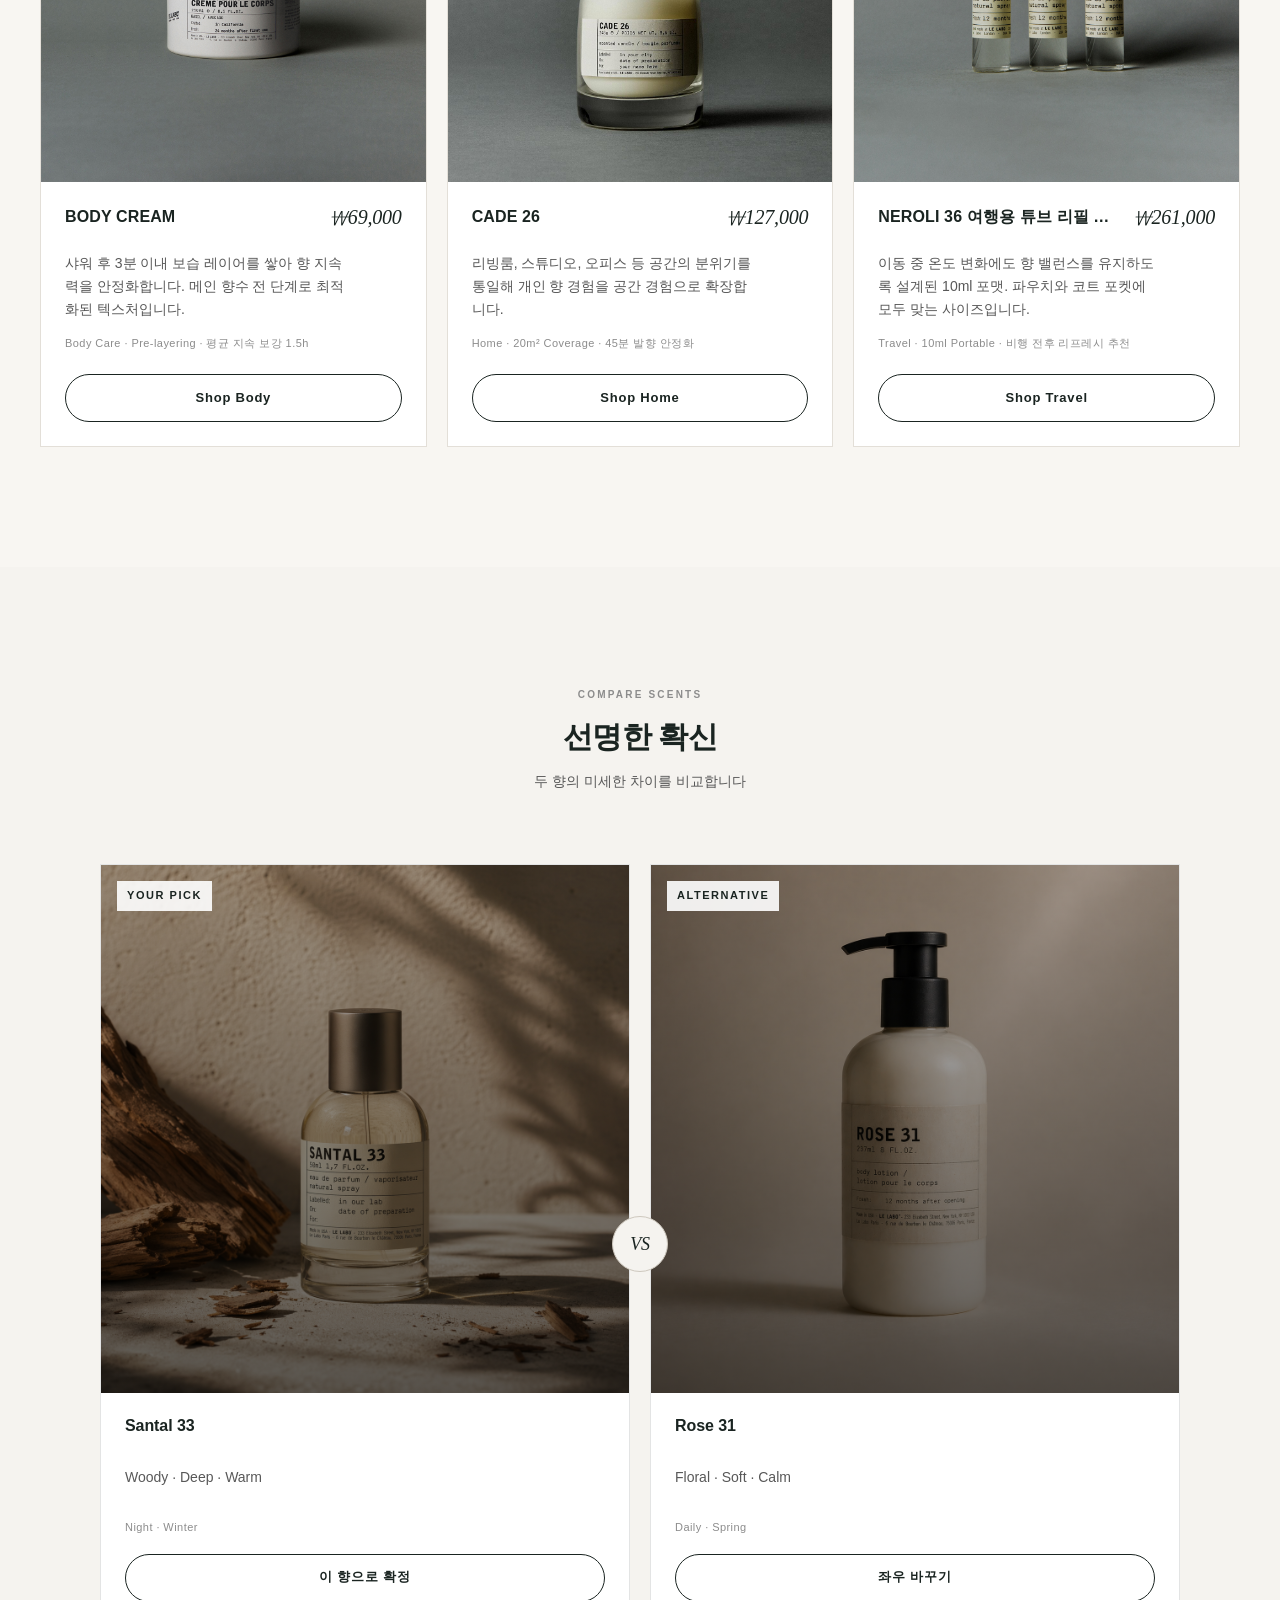
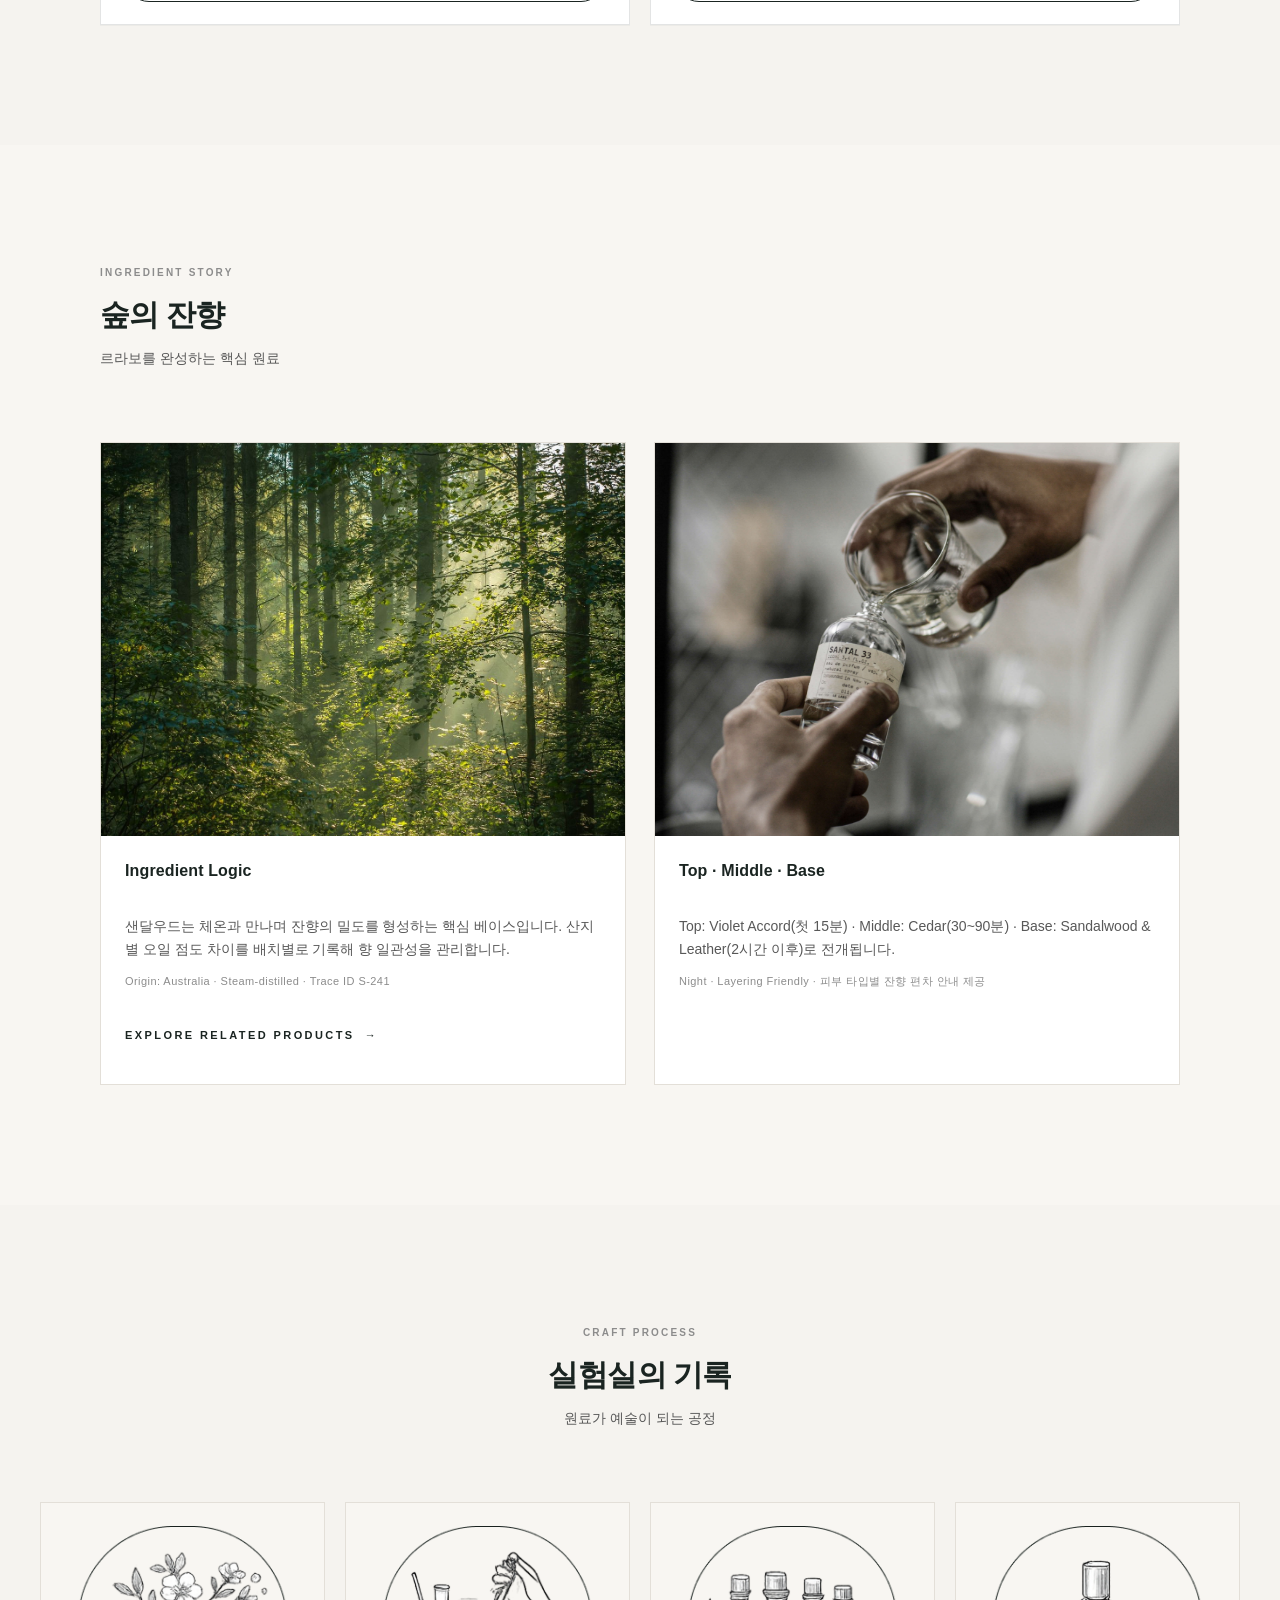
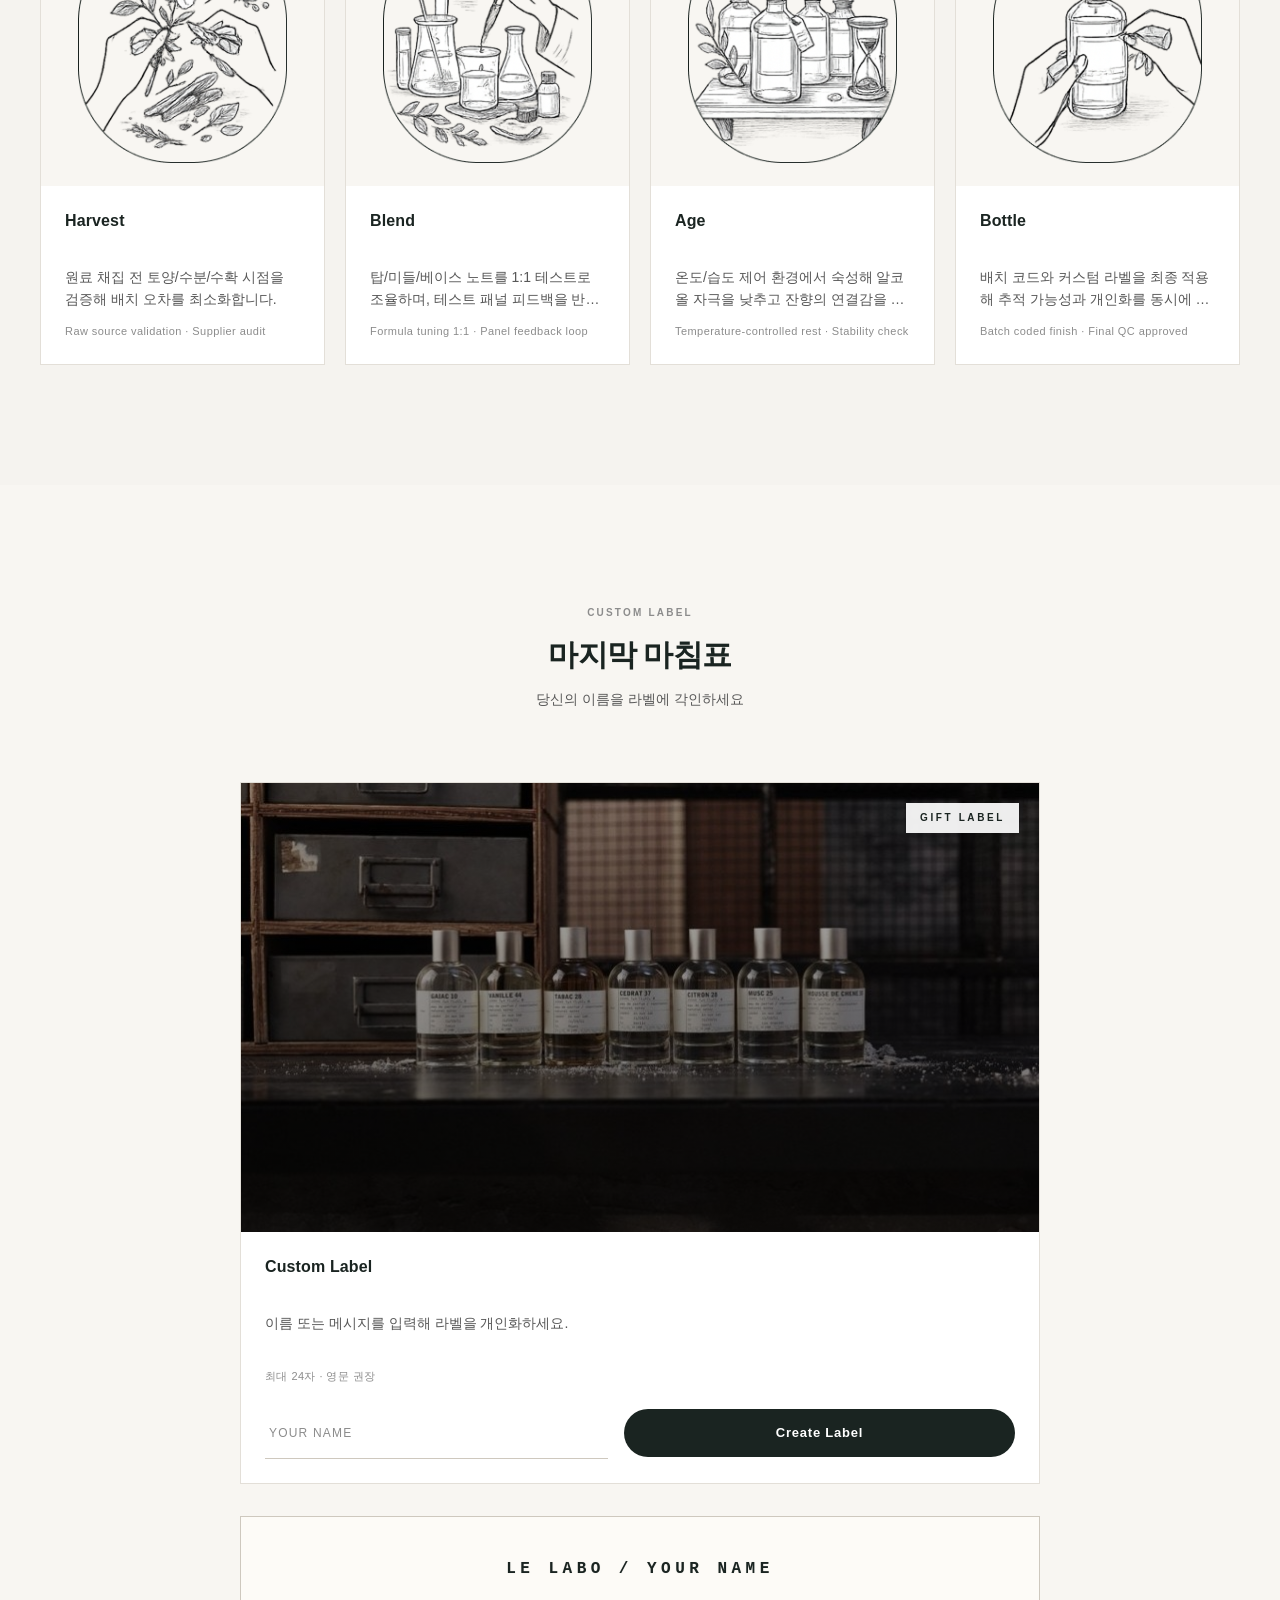
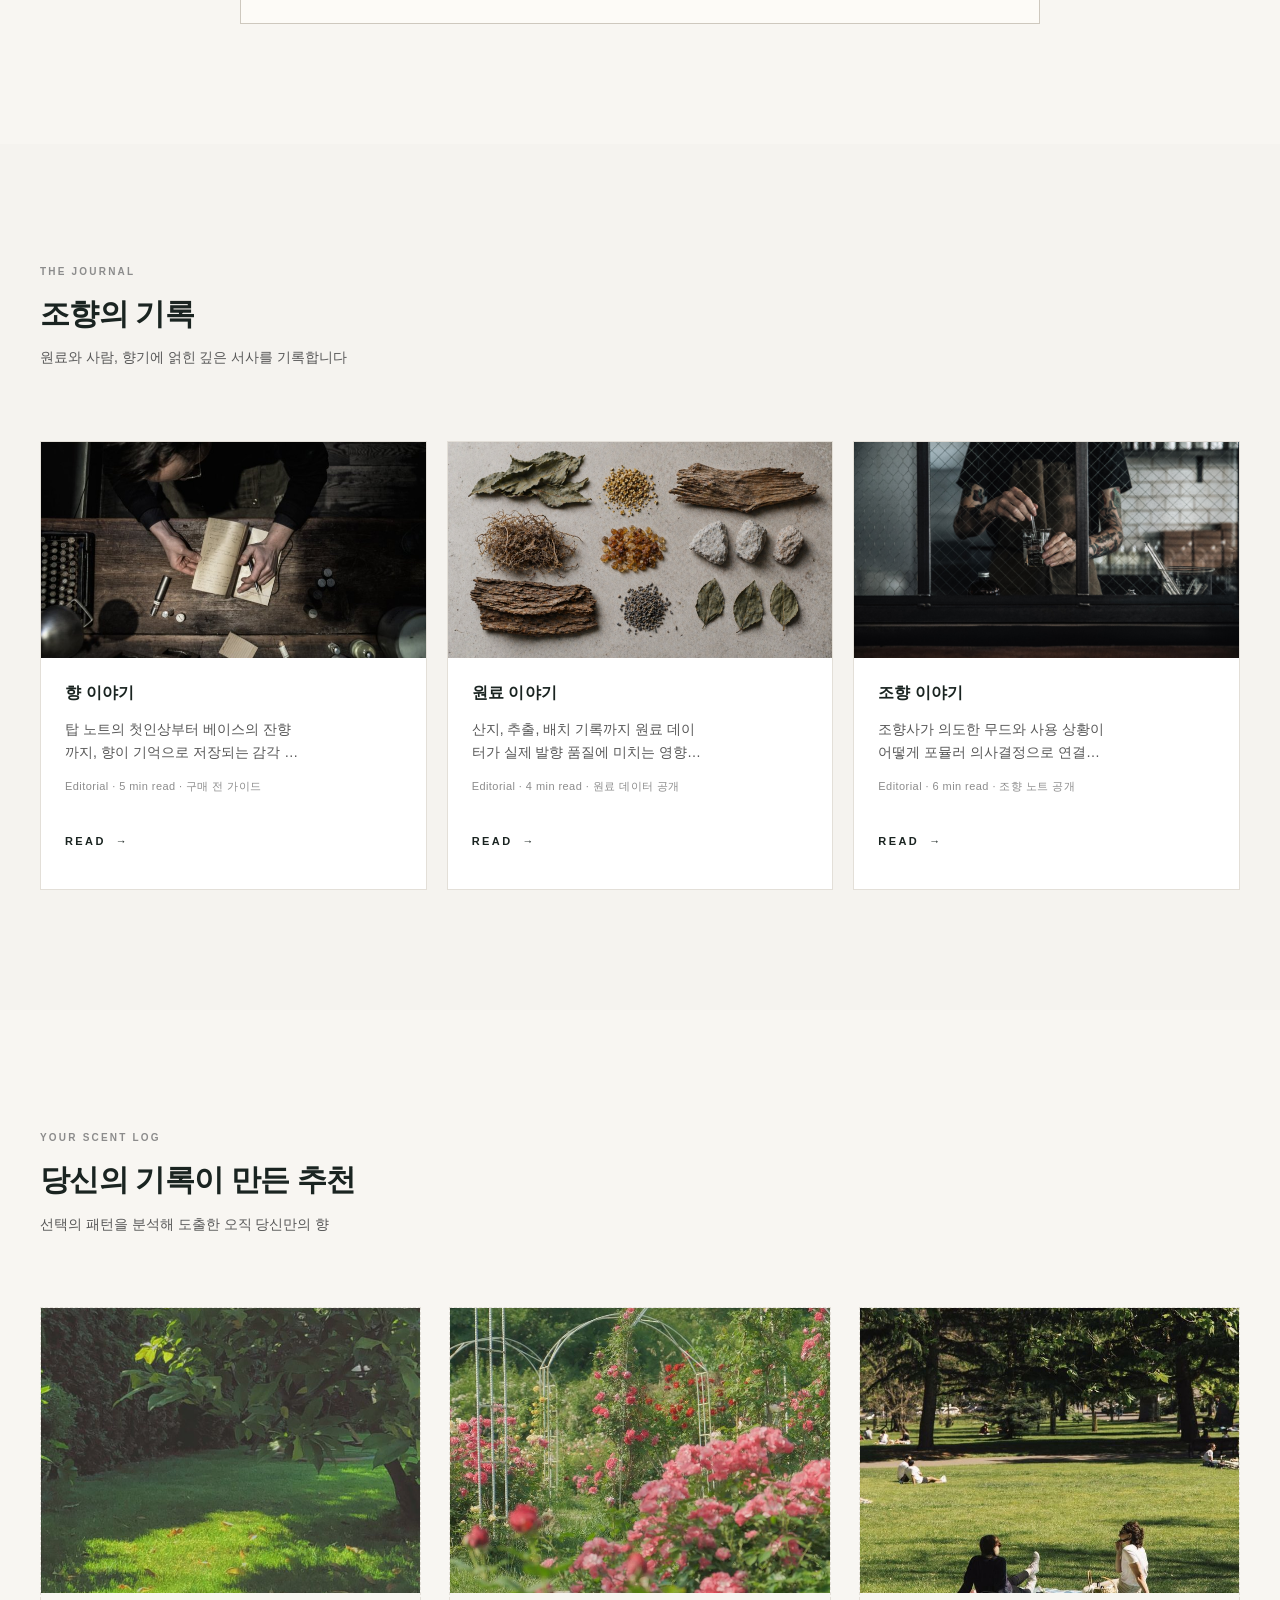
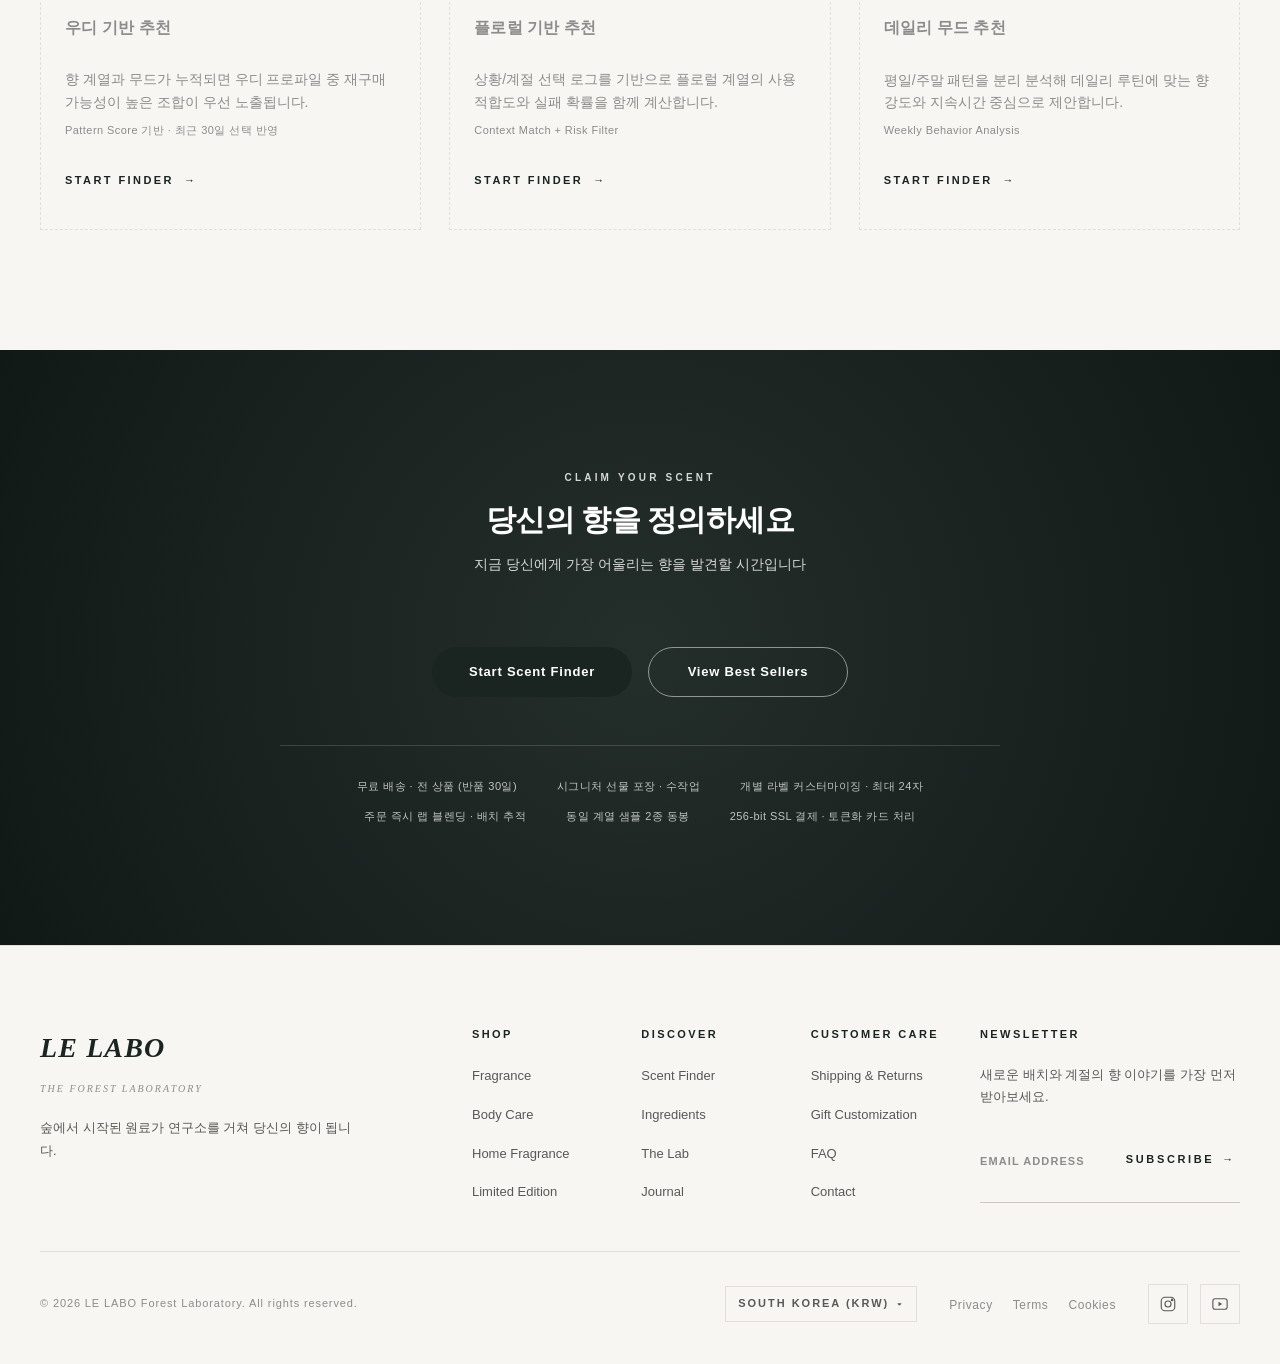
==== commit 7cf912e8: "두번째연연습" ====
--- a/index.html
+++ b/index.html
@@ -1,17 +1,28 @@
 <!DOCTYPE html>
 <html lang="ko">
+
 <head>
-    <meta charset="UTF-8">
-    <meta name="viewport" content="width=device-width, initial-scale=1.0">
-    <meta name="description" content="르라보 포레스트 래버러토리 - 향 탐색, 베스트셀러, 원료 스토리, 기프트 큐레이션을 한 번에 경험하세요.">
-    <meta name="keywords" content="LE LABO, 르라보, 향수, 퍼퓸, 우디, 플로럴, 시트러스, 향기 추천">
-    <title>LE LABO</title>
-    <link rel="stylesheet" href="./styles/reset.css">
-    <link rel="stylesheet" href="./styles/common.css">
-    <link rel="stylesheet" href="./styles/index.css">
-    <link rel="stylesheet" href="./styles/responsive.css">
-    <script src="./scripts/layout-system.js" defer></script>
+  <meta charset="UTF-8">
+  <meta name="viewport" content="width=device-width, initial-scale=1.0">
+  <meta name="description" content="르라보 포레스트 - 향 탐색, 베스트셀러, 원료 스토리, 기프트 큐레이션을 한 번에 경험하세요.">
+  <meta name="keywords" content="LE LABO, 르라보, 향수, 퍼퓸, 우디, 플로럴, 시트러스, 향기 추천">
+  <meta name="theme-color" content="#1a2421">
+  <meta name="format-detection" content="telephone=no">
+  <meta name="author" content="LE LABO Forest Laboratory">
+  <meta property="og:type" content="website">
+  <meta property="og:site_name" content="LE LABO">
+  <meta property="og:title" content="LE LABO · The Forest Laboratory">
+  <meta property="og:description" content="숲에서 시작된 원료가 연구소를 거쳐 당신의 향으로 완성됩니다.">
+  <meta property="og:image" content="./images/product/hero_bg.png">
+  <meta name="twitter:card" content="summary_large_image">
+  <title>LE LABO · Forest Laboratory</title>
+  <link rel="stylesheet" href="./styles/reset.css">
+  <link rel="stylesheet" href="./styles/common.css">
+  <link rel="stylesheet" href="./styles/index.css">
+  <link rel="stylesheet" href="./styles/responsive.css">
+  <script src="./scripts/layout-system.js" defer></script>
 </head>
+
 <body class="page-index">
   <div id="wrap">
     <a href="#main-content" class="skip-nav">본문 바로가기</a>
@@ -20,16 +31,16 @@
       <!-- HERO -->
       <section class="section hero" id="shop" aria-labelledby="hero-title">
         <div class="hero-media">
-          <img src="./img/hero-forest.jpg" alt="안개가 낀 숲과 르라보 향수가 놓인 메인 비주얼" fetchpriority="high" decoding="async">
+          <img src="./images/common/herobg1.png" alt="안개가 낀 숲과 르라보 향수가 놓인 메인 비주얼" fetchpriority="high" decoding="async">
         </div>
         <div class="hero-overlay" aria-hidden="true"></div>
         <div class="container">
           <div class="section-content hero-content">
             <div class="section-head hero-head">
               <p class="section-eyebrow hero-eyebrow">THE FOREST LABORATORY</p>
-              <h2 id="hero-title" class="hero-title">From Forest to Fragrance</h2>
+              <h2 id="hero-title" class="hero-title">From Forest<br>to Fragrance</h2>
               <p class="section-desc hero-desc">
-                향은 선택하는 것이 아니라 발견되는 것입니다. 숲에서 시작된 원료가 연구소를 거쳐
+                향은 선택하는 것이 아니라 발견되는 것입니다.<br>숲에서 시작된 원료가 연구소를 거쳐
                 당신에게 맞는 향으로 완성됩니다.
               </p>
             </div>
@@ -38,10 +49,15 @@
                 <a href="#finder" class="btn btn-primary">Find Your Scent</a>
                 <a href="#trending" class="btn btn-secondary btn-on-dark">Shop Best Sellers</a>
               </div>
-            </div>
-          </div>
-          <a href="#quick-entry" class="hero-scroll" aria-label="다음 섹션으로 스크롤">
-            <span class="hero-scroll-label">SCROLL</span>
+              <ul class="hero-trust" aria-label="르라보 포레스트 핵심 신뢰 지표">
+                <li><strong>4.8</strong> · 실사용자 평균 평점</li>
+                <li><strong>30일</strong> · 주문 즉시 조향·숙성 보장</li>
+                <li><strong>무료</strong> · 전 상품 배송 및 반품</li>
+              </ul>
+            </div>
+          </div>
+          <a href="#quick-entry" class="hero-scroll" aria-label="다음 섹션으로 스크롤 (총 15개 섹션)">
+            <span class="hero-scroll-label">SCROLL · 15 SECTIONS</span>
             <span class="hero-scroll-bar" aria-hidden="true"></span>
           </a>
         </div>
@@ -60,39 +76,42 @@
                 <li>
                   <article class="card pillar-card">
                     <div class="card-media card-media-note">
+                      <img src="./images/common/card1.png" alt="숲에서 원료를 수확하는 장면" loading="lazy" decoding="async" />
                       <span class="pillar-step">01</span>
                       <span class="pillar-label">FOREST</span>
                     </div>
                     <div class="card-body">
                       <h3 class="card-title">숲에서 수확하다</h3>
-                      <p class="card-desc">검증된 산지에서 최소 가공으로 수확된 원료만 사용합니다.</p>
-                      <p class="card-meta">Raw · Traceable · Seasonal</p>
+                      <p class="card-desc">검증된 산지에서 최소 가공으로 수확된 원료만 채택합니다. 수분·토양·수확 시점까지 배치 이력에 기록됩니다.</p>
+                      <p class="card-meta">Raw · Traceable · Seasonal · 산지 98% 추적</p>
                     </div>
                   </article>
                 </li>
                 <li>
                   <article class="card pillar-card">
                     <div class="card-media card-media-note">
+                      <img src="./images/common/제조과정.jpg" alt="연구소에서 조향·배합하는 장면" loading="lazy" decoding="async" />
                       <span class="pillar-step">02</span>
                       <span class="pillar-label">LAB</span>
                     </div>
                     <div class="card-body">
                       <h3 class="card-title">연구소에서 조향하다</h3>
-                      <p class="card-desc">소규모 배치로 숙성과 안정화 과정을 거쳐 정제됩니다.</p>
-                      <p class="card-meta">Small Batch · Aged · Tested</p>
+                      <p class="card-desc">소규모 배치로 테스트와 숙성, 안정화를 거쳐 정제됩니다. 배치 간 향 편차는 4.7/5 기준으로 관리됩니다.</p>
+                      <p class="card-meta">Small Batch · Aged · Tested · 배치당 200 bottles</p>
                     </div>
                   </article>
                 </li>
                 <li>
                   <article class="card pillar-card">
                     <div class="card-media card-media-note">
+                      <img src="./images/common/라벨링.png" alt="개인 라벨이 각인되는 순간" loading="lazy" decoding="async" />
                       <span class="pillar-step">03</span>
                       <span class="pillar-label">YOU</span>
                     </div>
                     <div class="card-body">
                       <h3 class="card-title">당신에게 닿다</h3>
-                      <p class="card-desc">이름을 새긴 라벨과 함께 당신만의 기억으로 완성됩니다.</p>
-                      <p class="card-meta">Personal · Labeled · Lasting</p>
+                      <p class="card-desc">이름을 새긴 라벨과 제조일 · 조향사 사인이 함께 기록됩니다. 받는 순간부터 당신의 기억으로 연결됩니다.</p>
+                      <p class="card-meta">Personal · Labeled · Lasting · 최대 24자 각인</p>
                     </div>
                   </article>
                 </li>
@@ -101,7 +120,7 @@
           </div>
         </div>
       </section>
-      <!-- ==========================================1행 시작(탐색)======================================================================== -->
+      <!-- ==========================================1행 시작/가장 쉬운 시작(탐색)======================================================================== -->
       <section class="section quick-entry" id="quick-entry" aria-labelledby="quick-entry-title">
         <div class="container">
           <div class="section-content">
@@ -115,51 +134,52 @@
                 <article class="card product-card quick-card">
                   <div class="card-media">
                     <span class="quick-category">Woody</span>
-                    <img src="./img/curated-woody.jpg" alt="우디 향을 상징하는 나무 질감 이미지" loading="lazy" decoding="async" />
+                    <img src="./images/common/woody.jpg" alt="우디 향을 상징하는 나무 질감 이미지" loading="lazy" decoding="async" />
                   </div>
                   <div class="card-body">
                     <h3 class="card-title">Woody</h3>
-                    <p class="card-desc">차분하고 깊이 있는 분위기</p>
-                    <p class="card-meta">Warm · Deep · Night</p>
+                    <p class="card-desc">차분하고 깊이 있는 분위기.<br> 체온과 만나 묵직한 잔향을 남깁니다.</p>
+                    <p class="card-meta">Warm · Deep · Night · 5 SKU</p>
                     <div class="card-action">
-                      <a href="#finder" class="text-link" aria-label="우디 향으로 시작하기">Explore Woody</a>
+                      <a href="#finder" class="text-link" aria-label="우디 향 5종으로 시작하기">Explore Woody</a>
                     </div>
                   </div>
                 </article>
                 <article class="card product-card quick-card">
                   <div class="card-media">
                     <span class="quick-category">Floral</span>
-                    <img src="./img/curated-floral.jpg" alt="플로럴 향을 상징하는 꽃 질감 이미지" loading="lazy" decoding="async" />
+                    <img src="./images/common/Floral.jpg" alt="플로럴 향을 상징하는 꽃 질감 이미지" loading="lazy" decoding="async" />
                   </div>
                   <div class="card-body">
                     <h3 class="card-title">Floral</h3>
-                    <p class="card-desc">부드럽고 편안한 일상 무드</p>
-                    <p class="card-meta">Soft · Romantic · Daily</p>
+                    <p class="card-desc">부드럽고 편안한 일상 무드.<br>데일리에서 데이트까지 폭넓게 어울립니다.</p>
+                    <p class="card-meta">Soft · Romantic · Daily · 4 SKU</p>
                     <div class="card-action">
-                      <a href="#finder" class="text-link" aria-label="플로럴 향으로 시작하기">Explore Floral</a>
+                      <a href="#finder" class="text-link" aria-label="플로럴 향 4종으로 시작하기">Explore Floral</a>
                     </div>
                   </div>
                 </article>
                 <article class="card product-card quick-card">
                   <div class="card-media">
                     <span class="quick-category">Citrus</span>
-                    <img src="./img/curated-citrus.jpg" alt="시트러스 향을 상징하는 과일 질감 이미지" loading="lazy" decoding="async" />
+                    <img src="./images/common/Citrus.jpg" alt="시트러스 향을 상징하는 과일 질감 이미지" loading="lazy"
+                      decoding="async" />
                   </div>
                   <div class="card-body">
                     <h3 class="card-title">Citrus</h3>
-                    <p class="card-desc">가볍고 산뜻한 시작감</p>
-                    <p class="card-meta">Fresh · Light · Day</p>
+                    <p class="card-desc">가볍고 산뜻한 시작감.<br>오피스와 이른 오후에 선명하게 피어납니다.</p>
+                    <p class="card-meta">Fresh · Light · Day · 3 SKU</p>
                     <div class="card-action">
-                      <a href="#finder" class="text-link" aria-label="시트러스 향으로 시작하기">Explore Citrus</a>
-                    </div>
-                  </div>
-                </article>
-              </div>
-            </div>
-          </div>
-        </div>
-      </section>
-      <!-- ==========================================2행 시작(좌표)================================================================================== -->
+                      <a href="#finder" class="text-link" aria-label="시트러스 향 3종으로 시작하기">Explore Citrus</a>
+                    </div>
+                  </div>
+                </article>
+              </div>
+            </div>
+          </div>
+        </div>
+      </section>
+      <!-- ==========================================2행 시작/취향의좌표(자료)================================================================================== -->
       <section class="section scent-depth" id="scent-depth" aria-labelledby="scent-depth-title">
         <div class="container">
           <div class="section-content">
@@ -172,6 +192,7 @@
               <div class="card-grid card-grid-4">
                 <article class="card">
                   <div class="card-media card-media-note density-banner">
+                    <img src="./images/common/DryWoody.png" alt="드라이 우디 계열 카드 이미지" loading="lazy" decoding="async">
                     <span class="density-chart" aria-label="밀도 4단계">
                       <span class="density-seg is-on"></span>
                       <span class="density-seg is-on"></span>
@@ -195,6 +216,7 @@
                 </article>
                 <article class="card">
                   <div class="card-media card-media-note density-banner">
+                    <img src="./images/common/Smoky Woody.png" alt="스모키 우디 계열 카드 이미지" loading="lazy" decoding="async" />
                     <span class="density-chart" aria-label="밀도 5단계">
                       <span class="density-seg is-on"></span>
                       <span class="density-seg is-on"></span>
@@ -218,6 +240,8 @@
                 </article>
                 <article class="card">
                   <div class="card-media card-media-note density-banner">
+                    <img src="./images/common/Soft Floral.png" alt="소프트 플로럴 계열 카드 이미지" loading="lazy"
+                      decoding="async" />
                     <span class="density-chart" aria-label="밀도 2단계">
                       <span class="density-seg is-on"></span>
                       <span class="density-seg is-on"></span>
@@ -241,6 +265,8 @@
                 </article>
                 <article class="card">
                   <div class="card-media card-media-note density-banner">
+                    <img src="./images/common/Fresh Citrus.png" alt="프레시 시트러스 계열 카드 이미지" loading="lazy"
+                      decoding="async" />
                     <span class="density-chart" aria-label="밀도 1단계">
                       <span class="density-seg is-on"></span>
                       <span class="density-seg"></span>
@@ -267,7 +293,7 @@
           </div>
         </div>
       </section>
-      <!-- ==========================================3행 시작(밀도)=======================================================================================-->
+      <!-- ==========================================3행 시작/취향의밀도(필터)=======================================================================================-->
       <section class="section filter-sort" id="filter-sort" aria-labelledby="filter-sort-title">
         <div class="container">
           <div class="section-content">
@@ -279,7 +305,8 @@
             <div class="section-body">
               <div class="filter-toolbar" role="status" aria-live="polite">
                 <span class="filter-count" id="filter-count">ACTIVE FILTERS<strong>0</strong></span>
-                <button type="button" class="filter-reset" id="filter-reset-btn" aria-label="모든 필터 초기화">Reset All</button>
+                <button type="button" class="filter-reset" id="filter-reset-btn" aria-label="모든 필터 초기화">Reset
+                  All</button>
               </div>
               <div class="filter-sort-wrap">
                 <section class="filter-group" aria-labelledby="filter-scent-title">
@@ -328,14 +355,14 @@
           </div>
         </div>
       </section>
-      <!-- ==========================================4행 시작(정밀 탐색)===================================================================================================== -->
+      <!-- ==========================================4행 시작/자유로운탐색(테스트)===================================================================================================== -->
       <section class="section finder" id="finder" aria-labelledby="finder-title">
         <div class="container">
           <div class="section-content">
             <div class="section-head section-head-center">
               <p class="section-eyebrow">Mood & Context</p>
               <h2 id="finder-title" class="section-title">자유로운 탐색</h2>
-              <p class="section-desc">분위기와 시간대, 당신의 상황에 맞게 정렬하세요</p>
+              <p class="section-desc">4단계 선택으로 취향을 구조화하고, 추천 근거까지 함께 확인하세요</p>
             </div>
             <div class="section-body">
               <div class="finder-wrap" data-state="empty">
@@ -350,77 +377,99 @@
                   </div>
                 </div>
                 <div class="finder-step-grid">
-                  <article class="card finder-step">
+                  <article class="card finder-step" data-finder-step="scent">
                     <div class="card-media card-media-note finder-step-media">
+                      <img id="finder-step-img-scent" src="./images/common/DryWoody.png"
+                        data-default="./images/common/DryWoody.png" alt="선택된 향 계열 미리보기 이미지" loading="lazy"
+                        decoding="async" />
                       <span class="finder-step-index">01</span>
                       <span class="finder-step-label">SCENT</span>
                     </div>
                     <div class="card-body">
                       <h3 class="card-title">향</h3>
-                      <p class="card-desc">가장 먼저 느끼고 싶은 향의 축을 선택하세요.</p>
+                      <p class="card-desc">가장 먼저 느끼고 싶은<br> 향의 축을 선택하세요.</p>
                       <p class="card-meta">Single choice</p>
                       <div class="card-action finder-options" role="group" aria-label="향 선택">
-                        <button type="button" data-step="scent" data-value="woody" aria-pressed="false">Woody</button>
-                        <button type="button" data-step="scent" data-value="floral" aria-pressed="false">Floral</button>
-                        <button type="button" data-step="scent" data-value="citrus" aria-pressed="false">Citrus</button>
-                        <button type="button" data-step="scent" data-value="smoky" aria-pressed="false">Smoky</button>
+                        <button type="button" data-step="scent" data-value="woody" aria-pressed="false"
+                          data-image="./images/common/DryWoody.png">Woody</button>
+                        <button type="button" data-step="scent" data-value="floral" aria-pressed="false"
+                          data-image="./images/common/Soft Floral.png">Floral</button>
+                        <button type="button" data-step="scent" data-value="citrus" aria-pressed="false"
+                          data-image="./images/common/Fresh Citrus.png">Citrus</button>
+                        <button type="button" data-step="scent" data-value="smoky" aria-pressed="false"
+                          data-image="./images/common/Smoky Woody.png">Smoky</button>
                       </div>
                     </div>
                   </article>
-                  <article class="card finder-step">
+                  <article class="card finder-step" data-finder-step="situation">
                     <div class="card-media card-media-note finder-step-media">
+                      <img id="finder-step-img-situation" src="./images/common/situation1.jpg"
+                        data-default="./images/common/situation1.jpg" alt="선택된 사용 상황 미리보기 이미지" loading="lazy"
+                        decoding="async" />
                       <span class="finder-step-index">02</span>
                       <span class="finder-step-label">SITUATION</span>
                     </div>
                     <div class="card-body">
                       <h3 class="card-title">상황</h3>
-                      <p class="card-desc">향을 가장 자주 쓰는 상황을 고르세요.</p>
+                      <p class="card-desc">향을 가장 자주 쓰는<br> 상황을 고르세요.</p>
                       <p class="card-meta">Daily context</p>
                       <div class="card-action finder-options" role="group" aria-label="상황 선택">
-                        <button type="button" data-step="situation" data-value="daily"
-                          aria-pressed="false">Daily</button>
-                        <button type="button" data-step="situation" data-value="office"
-                          aria-pressed="false">Office</button>
-                        <button type="button" data-step="situation" data-value="date" aria-pressed="false">Date</button>
-                        <button type="button" data-step="situation" data-value="night"
-                          aria-pressed="false">Night</button>
+                        <button type="button" data-step="situation" data-value="daily" aria-pressed="false"
+                          data-image="./images/common/situation1.jpg">Daily</button>
+                        <button type="button" data-step="situation" data-value="office" aria-pressed="false"
+                          data-image="./images/common/situation2.jpg">Office</button>
+                        <button type="button" data-step="situation" data-value="date" aria-pressed="false"
+                          data-image="./images/common/situation3.jpg">Date</button>
+                        <button type="button" data-step="situation" data-value="night" aria-pressed="false"
+                          data-image="./images/common/situation4.jpg">Night</button>
                       </div>
                     </div>
                   </article>
-                  <article class="card finder-step">
+                  <article class="card finder-step" data-finder-step="season">
                     <div class="card-media card-media-note finder-step-media">
+                      <img id="finder-step-img-season" src="./images/common/Spring.jpg"
+                        data-default="./images/common/Spring.jpg" alt="선택된 계절 미리보기 이미지" loading="lazy"
+                        decoding="async" />
                       <span class="finder-step-index">03</span>
                       <span class="finder-step-label">SEASON</span>
                     </div>
                     <div class="card-body">
                       <h3 class="card-title">계절</h3>
-                      <p class="card-desc">현재 체감 온도에 맞는 계절감을 선택하세요.</p>
+                      <p class="card-desc">현재 체감 온도에 맞는<br>계절감을 선택하세요.</p>
                       <p class="card-meta">Climate fit</p>
                       <div class="card-action finder-options" role="group" aria-label="계절 선택">
-                        <button type="button" data-step="season" data-value="spring"
-                          aria-pressed="false">Spring</button>
-                        <button type="button" data-step="season" data-value="summer"
-                          aria-pressed="false">Summer</button>
-                        <button type="button" data-step="season" data-value="fall" aria-pressed="false">Fall</button>
-                        <button type="button" data-step="season" data-value="winter"
-                          aria-pressed="false">Winter</button>
+                        <button type="button" data-step="season" data-value="spring" aria-pressed="false"
+                          data-image="./images/common/Spring.jpg">Spring</button>
+                        <button type="button" data-step="season" data-value="summer" aria-pressed="false"
+                          data-image="./images/common/summer.jpg">Summer</button>
+                        <button type="button" data-step="season" data-value="fall" aria-pressed="false"
+                          data-image="./images/common/Fall.jpg">Fall</button>
+                        <button type="button" data-step="season" data-value="winter" aria-pressed="false"
+                          data-image="./images/common/winter.jpg">Winter</button>
                       </div>
                     </div>
                   </article>
-                  <article class="card finder-step">
+                  <article class="card finder-step" data-finder-step="mood">
                     <div class="card-media card-media-note finder-step-media">
+                      <img id="finder-step-img-mood" src="./images/common/mood1.jpg"
+                        data-default="./images/common/mood1.jpg" alt="선택된 무드 미리보기 이미지" loading="lazy"
+                        decoding="async" />
                       <span class="finder-step-index">04</span>
                       <span class="finder-step-label">MOOD</span>
                     </div>
                     <div class="card-body">
                       <h3 class="card-title">무드</h3>
-                      <p class="card-desc">오늘 전달하고 싶은 감정 톤을 고르세요.</p>
+                      <p class="card-desc">오늘 전달하고 싶은<br> 감정 톤을 고르세요.</p>
                       <p class="card-meta">Personal tone</p>
                       <div class="card-action finder-options" role="group" aria-label="무드 선택">
-                        <button type="button" data-step="mood" data-value="warm" aria-pressed="false">Warm</button>
-                        <button type="button" data-step="mood" data-value="fresh" aria-pressed="false">Fresh</button>
-                        <button type="button" data-step="mood" data-value="calm" aria-pressed="false">Calm</button>
-                        <button type="button" data-step="mood" data-value="deep" aria-pressed="false">Deep</button>
+                        <button type="button" data-step="mood" data-value="warm" aria-pressed="false"
+                          data-image="./images/common/mood1.jpg">Warm</button>
+                        <button type="button" data-step="mood" data-value="fresh" aria-pressed="false"
+                          data-image="./images/common/mood2.jpg">Fresh</button>
+                        <button type="button" data-step="mood" data-value="calm" aria-pressed="false"
+                          data-image="./images/common/mood3.jpg">Calm</button>
+                        <button type="button" data-step="mood" data-value="deep" aria-pressed="false"
+                          data-image="./images/common/mood4.jpg">Deep</button>
                       </div>
                     </div>
                   </article>
@@ -431,13 +480,13 @@
                       <span class="state-alert-icon" aria-hidden="true">!</span>
                       <div class="state-alert-body">
                         <span class="state-alert-label">GUIDANCE</span>
-                        <p class="state-message">선택이 아직 없습니다. 4개 단계를 선택하면 추천을 생성합니다.</p>
+                        <p class="state-message">선택이 아직 없습니다. 향·상황·계절·무드 4개 항목이 모두 채워져야 추천 정확도가 확보됩니다.</p>
                       </div>
                     </div>
                     <button type="button" class="btn btn-secondary" data-action="focus-first">첫 단계부터 시작</button>
                   </div>
                   <div class="finder-state is-loading" data-ui="loading" hidden>
-                    <p class="state-message">추천 조합을 계산하고 있습니다.</p>
+                    <p class="state-message">노트 적합도, 사용 맥락, 계절 적합도를 통합 계산하고 있습니다.</p>
                     <button type="button" class="btn btn-secondary" disabled>Loading...</button>
                   </div>
                   <div class="finder-state is-error" data-ui="error" hidden>
@@ -445,7 +494,7 @@
                       <span class="state-alert-icon" aria-hidden="true">!</span>
                       <div class="state-alert-body">
                         <span class="state-alert-label">ERROR</span>
-                        <p class="state-message">해당 조합의 데이터가 부족합니다. 무드 또는 계절을 바꿔주세요.</p>
+                        <p class="state-message">현재 조합은 신뢰 가능한 샘플 수가 부족합니다. 계절 또는 무드를 바꿔 재탐색해 주세요.</p>
                       </div>
                     </div>
                     <button type="button" class="btn btn-secondary" data-action="retry">다시 추천</button>
@@ -453,65 +502,9 @@
                   <div class="finder-result-list" id="finder-result-list" hidden></div>
                 </div>
                 <div class="finder-control-row">
-                  <button type="button" class="btn btn-primary" id="recommend-btn">Get Recommendation</button>
-                  <button type="button" class="btn btn-secondary" id="reset-btn">Reset</button>
+                  <button type="button" class="btn btn-primary" id="recommend-btn">추천 결과 보기</button>
+                  <button type="button" class="btn btn-secondary" id="reset-btn">선택 초기화</button>
                 </div>
-              </div>
-            </div>
-          </div>
-        </div>
-      </section>
-      <!-- ===========================================5행 시작(향기 공식)===================================================================================-->
-      <section class="section selection-summary" id="selection-summary" aria-labelledby="selection-summary-title">
-        <div class="container">
-          <div class="section-content">
-            <div class="section-head section-head-center">
-              <p class="section-eyebrow">Scent Analysis</p>
-              <h2 id="selection-summary-title" class="section-title">나만의 향기 공식</h2>
-              <p class="section-desc">감정과 계절을 조합해 도출하는 최적의 향</p>
-            </div>
-            <div class="section-body">
-              <p class="summary-progress" id="summary-progress" aria-live="polite">
-                <span class="summary-progress-status">0 / 4 완성</span>
-                <span class="summary-progress-hint">4개 항목을 모두 선택하면 공식이 완성됩니다.</span>
-              </p>
-              <div class="card-grid card-grid-4 summary-card-list" id="summary-grid">
-                <article class="card summary-card" data-key="scent">
-                  <div class="card-media card-media-note"><span class="summary-index">01</span></div>
-                  <div class="card-body">
-                    <h3 class="card-title">Scent</h3>
-                    <p class="card-desc">Not selected</p>
-                    <p class="card-meta">향 계열</p>
-                    <div class="card-action"></div>
-                  </div>
-                </article>
-                <article class="card summary-card" data-key="situation">
-                  <div class="card-media card-media-note"><span class="summary-index">02</span></div>
-                  <div class="card-body">
-                    <h3 class="card-title">Situation</h3>
-                    <p class="card-desc">Not selected</p>
-                    <p class="card-meta">사용 상황</p>
-                    <div class="card-action"></div>
-                  </div>
-                </article>
-                <article class="card summary-card" data-key="season">
-                  <div class="card-media card-media-note"><span class="summary-index">03</span></div>
-                  <div class="card-body">
-                    <h3 class="card-title">Season</h3>
-                    <p class="card-desc">Not selected</p>
-                    <p class="card-meta">계절감</p>
-                    <div class="card-action"></div>
-                  </div>
-                </article>
-                <article class="card summary-card" data-key="mood">
-                  <div class="card-media card-media-note"><span class="summary-index">04</span></div>
-                  <div class="card-body">
-                    <h3 class="card-title">Mood</h3>
-                    <p class="card-desc">Not selected</p>
-                    <p class="card-meta">감정 톤</p>
-                    <div class="card-action"></div>
-                  </div>
-                </article>
               </div>
             </div>
           </div>
@@ -524,7 +517,7 @@
             <div class="section-head section-head-center">
               <p class="section-eyebrow">Why This Scent</p>
               <h2 id="why-this-title" class="section-title">추천의 근거</h2>
-              <p class="section-desc">데이터가 분석한 최적의 향</p>
+              <p class="section-desc">노트 적합도, 사용 맥락, 배치 특성을 근거로 설명합니다</p>
             </div>
             <div class="section-body">
               <div class="card-grid card-grid-3" id="why-grid">
@@ -532,33 +525,36 @@
                   <div class="card-media card-media-note">
                     <span class="why-index">REASON 01</span>
                     <span class="why-tag">NOTE FIT</span>
+                    <img src="./images/common/Fit.jpg" alt="노트 적합도 설명 카드 이미지" loading="lazy" decoding="async" />
                   </div>
                   <div class="card-body">
                     <h3 class="card-title">Scent Note Fit</h3>
-                    <p class="card-desc">노트 선택 전에는 향 노트 근거가 표시되지 않습니다.</p>
-                    <p class="card-meta">Top · Middle · Base</p>
+                    <p class="card-desc">선택 전에는 노트 적합도 해석이 비활성화됩니다. Finder 완료 후 탑/미들/베이스 매칭을 표시합니다.</p>
+                    <p class="card-meta">Top · Middle · Base · Fit Score</p>
                   </div>
                 </article>
                 <article class="card why-card">
                   <div class="card-media card-media-note">
                     <span class="why-index">REASON 02</span>
                     <span class="why-tag">USAGE</span>
+                    <img src="./images/common/Usage.jpg" alt="사용 맥락 설명 카드 이미지" loading="lazy" decoding="async" />
                   </div>
                   <div class="card-body">
                     <h3 class="card-title">Usage Context</h3>
-                    <p class="card-desc">상황 선택 후 사용 시간대 근거가 표시됩니다.</p>
-                    <p class="card-meta">Day · Night Logic</p>
+                    <p class="card-desc">사용 상황과 시간대에 따른 발향 강도 및 잔향 지속 구간을 함께 제안합니다.</p>
+                    <p class="card-meta">Day · Night Logic · Occasion Fit</p>
                   </div>
                 </article>
                 <article class="card why-card">
                   <div class="card-media card-media-note">
                     <span class="why-index">REASON 03</span>
                     <span class="why-tag">BATCH</span>
+                    <img src="./images/common/Batch.jpg" alt="배치 특성 설명 카드 이미지" loading="lazy" decoding="async" />
                   </div>
                   <div class="card-body">
                     <h3 class="card-title">Batch Character</h3>
-                    <p class="card-desc">계절과 무드 선택 시 배치 느낌 설명이 갱신됩니다.</p>
-                    <p class="card-meta">Small Batch Profile</p>
+                    <p class="card-desc">계절/무드 선택값에 맞춰 배치 프로파일과 예상 체감 온도 반응을 업데이트합니다.</p>
+                    <p class="card-meta">Small Batch Profile · Seasonal Response</p>
                   </div>
                 </article>
               </div>
@@ -580,54 +576,75 @@
                 <article class="card product-card trending-card">
                   <div class="card-media">
                     <span class="card-rank" aria-label="베스트셀러 1위">01</span>
-                    <img src="./img/p1.jpg" alt="Santal 33 제품 이미지" loading="lazy" decoding="async" />
+                    <img src="./images/common/santal33.png" alt="Santal 33 제품 이미지" loading="lazy" decoding="async" />
                   </div>
                   <div class="card-body">
                     <div class="product-head">
                       <h3 class="card-title">Santal 33</h3>
                       <span class="product-price">₩210,000</span>
                     </div>
-                    <p class="card-desc">Most loved woody scent</p>
-                    <p class="card-meta">Batch 24W · ★ 4.8 · 1,200 reviews</p>
-                    <div class="card-action"><button type="button" class="btn btn-secondary">Buy Now</button></div>
+                    <p class="card-desc">샌달우드와 시더, 레더가 층을 이루는 시그니처 우디. 첫 인상은 드라이하고, 잔향은 따뜻하게 남습니다.</p>
+                    <p class="card-meta">
+                      <span class="meta-item">Top: Violet Accord</span>
+                      <span class="meta-item">Middle: Cedar</span>
+                      <span class="meta-item">Base: Sandalwood</span>
+                      <span class="meta-item">Batch 24W</span>
+                      <span class="meta-item">★ 4.8</span>
+                    </p>
+                    <div class="card-action"><a href="detail.html" class="btn btn-secondary"
+                        aria-label="Santal 33 상세 페이지로 이동">Buy Now</a></div>
                   </div>
                 </article>
                 <article class="card product-card trending-card">
                   <div class="card-media">
                     <span class="card-rank" aria-label="베스트셀러 2위">02</span>
-                    <img src="./img/p2.jpg" alt="Rose 31 제품 이미지" loading="lazy" decoding="async" />
+                    <img src="./images/common/rose11.png" alt="Rose 31 제품 이미지" loading="lazy" decoding="async" />
                   </div>
                   <div class="card-body">
                     <div class="product-head">
                       <h3 class="card-title">Rose 31</h3>
                       <span class="product-price">₩190,000</span>
                     </div>
-                    <p class="card-desc">Soft floral for daily wear</p>
-                    <p class="card-meta">Batch 31R · ★ 4.7 · 980 reviews</p>
-                    <div class="card-action"><button type="button" class="btn btn-secondary">Buy Now</button></div>
+                    <p class="card-desc">로즈 노트에 머스크와 스파이스를 더해 부드럽지만 흔하지 않은 플로럴 밸런스를 제안합니다.</p>
+                    <p class="card-meta">
+                      <span class="meta-item">Top: Rose Accord</span>
+                      <span class="meta-item">Middle: Cumin</span>
+                      <span class="meta-item">Base: Musk</span>
+                      <span class="meta-item">Batch 31R</span>
+                      <span class="meta-item">★ 4.7</span>
+                    </p>
+                    <div class="card-action"><a href="detail.html" class="btn btn-secondary"
+                        aria-label="Rose 31 상세 페이지로 이동">Buy Now</a></div>
                   </div>
                 </article>
                 <article class="card product-card trending-card">
                   <div class="card-media">
                     <span class="card-rank" aria-label="베스트셀러 3위">03</span>
-                    <img src="./img/p3.jpg" alt="Another 13 제품 이미지" loading="lazy" decoding="async" />
+                    <img src="./images/common/an13.png" alt="Another 13 제품 이미지" loading="lazy" decoding="async" />
                   </div>
                   <div class="card-body">
                     <div class="product-head">
                       <h3 class="card-title">Another 13</h3>
                       <span class="product-price">₩180,000</span>
                     </div>
-                    <p class="card-desc">Clean and minimal everyday scent</p>
-                    <p class="card-meta">Batch 13A · ★ 4.6 · 860 reviews</p>
-                    <div class="card-action"><button type="button" class="btn btn-secondary">Buy Now</button></div>
-                  </div>
-                </article>
-              </div>
-            </div>
-          </div>
-        </div>
-      </section>
-      <!-- ==============================================8행 시작(커머스 상품)================================================================================= -->
+                    <p class="card-desc">암브록스 중심의 미니멀 노트 구조로, 깨끗하고 투명한 존재감을 길게 유지하는 데일리 향입니다.</p>
+                    <p class="card-meta">
+                      <span class="meta-item">Top: Pear Skin</span>
+                      <span class="meta-item">Middle: Ambrette</span>
+                      <span class="meta-item">Base: Ambrox</span>
+                      <span class="meta-item">Batch 13A</span>
+                      <span class="meta-item">★ 4.6</span>
+                    </p>
+                    <div class="card-action"><a href="detail.html" class="btn btn-secondary"
+                        aria-label="Another 13 상세 페이지로 이동">Buy Now</a></div>
+                  </div>
+                </article>
+              </div>
+            </div>
+          </div>
+        </div>
+      </section>
+      <!-- ==============================================8행 시작/경험의 확장(커머스 상품)================================================================================= -->
       <section class="section cross-category" id="cross-category" aria-labelledby="cross-category-title">
         <div class="container">
           <div class="section-content">
@@ -641,46 +658,49 @@
                 <article class="card product-card cross-card">
                   <div class="card-media">
                     <span class="cross-category-tag">BODY</span>
-                    <img src="./img/cross-body.jpg" alt="바디 로션 제품 이미지" loading="lazy" decoding="async" />
+                    <img src="./images/common/BODY CREAM-2.jpg" alt="바디 로션 제품 이미지" loading="lazy" decoding="async">
                   </div>
                   <div class="card-body">
                     <div class="product-head">
-                      <h3 class="card-title">Body Lotion</h3>
-                      <span class="product-price">₩85,000</span>
-                    </div>
-                    <p class="card-desc">같은 향을 바디 케어로 확장</p>
-                    <p class="card-meta">Body Care · Pre-layering</p>
-                    <div class="card-action"><button type="button" class="btn btn-secondary">Shop Body</button></div>
+                      <h3 class="card-title">BODY CREAM</h3>
+                      <span class="product-price">₩69,000</span>
+                    </div>
+                    <p class="card-desc">샤워 후 3분 이내 보습 레이어를 쌓아 향 지속력을 안정화합니다. 메인 향수 전 단계로 최적화된 텍스처입니다.</p>
+                    <p class="card-meta">Body Care · Pre-layering · 평균 지속 보강 1.5h</p>
+                    <div class="card-action"><a href="shop.html?collection=body" class="btn btn-secondary"
+                        aria-label="바디 컬렉션으로 이동">Shop Body</a></div>
                   </div>
                 </article>
                 <article class="card product-card cross-card">
                   <div class="card-media">
                     <span class="cross-category-tag">HOME</span>
-                    <img src="./img/cross-home.jpg" alt="홈 프래그런스 제품 이미지" loading="lazy" decoding="async" />
+                    <img src="./images/common/CADE 26-1.jpg" alt="홈 프래그런스 제품 이미지" loading="lazy" decoding="async" />
                   </div>
                   <div class="card-body">
                     <div class="product-head">
-                      <h3 class="card-title">Home Fragrance</h3>
-                      <span class="product-price">₩120,000</span>
-                    </div>
-                    <p class="card-desc">공간 전체를 향으로 완성</p>
-                    <p class="card-meta">Home · 20m² Coverage</p>
-                    <div class="card-action"><button type="button" class="btn btn-secondary">Shop Home</button></div>
+                      <h3 class="card-title">CADE 26</h3>
+                      <span class="product-price">₩127,000</span>
+                    </div>
+                    <p class="card-desc">리빙룸, 스튜디오, 오피스 등 공간의 분위기를 통일해 개인 향 경험을 공간 경험으로 확장합니다.</p>
+                    <p class="card-meta">Home · 20m² Coverage · 45분 발향 안정화</p>
+                    <div class="card-action"><a href="shop.html?collection=home" class="btn btn-secondary"
+                        aria-label="홈 컬렉션으로 이동">Shop Home</a></div>
                   </div>
                 </article>
                 <article class="card product-card cross-card">
                   <div class="card-media">
                     <span class="cross-category-tag">TRAVEL</span>
-                    <img src="./img/cross-travel.jpg" alt="트래블 사이즈 제품 이미지" loading="lazy" decoding="async" />
+                    <img src="./images/common/NEROLI 36-1.jpg" alt="트래블 사이즈 제품 이미지" loading="lazy" decoding="async" />
                   </div>
                   <div class="card-body">
                     <div class="product-head">
-                      <h3 class="card-title">Travel Size</h3>
-                      <span class="product-price">₩65,000</span>
-                    </div>
-                    <p class="card-desc">언제 어디서든 같은 향 유지</p>
-                    <p class="card-meta">Travel · 10ml Portable</p>
-                    <div class="card-action"><button type="button" class="btn btn-secondary">Shop Travel</button></div>
+                      <h3 class="card-title">NEROLI 36 여행용 튜브 리필 세트</h3>
+                      <span class="product-price">₩261,000</span>
+                    </div>
+                    <p class="card-desc">이동 중 온도 변화에도 향 밸런스를 유지하도록 설계된 10ml 포맷. 파우치와 코트 포켓에 모두 맞는 사이즈입니다.</p>
+                    <p class="card-meta">Travel · 10ml Portable · 비행 전후 리프레시 추천</p>
+                    <div class="card-action"><a href="shop.html?collection=travel" class="btn btn-secondary"
+                        aria-label="트래블 컬렉션으로 이동">Shop Travel</a></div>
                   </div>
                 </article>
               </div>
@@ -701,21 +721,26 @@
               <div class="comparison-wrap">
                 <div class="card-grid card-grid-2 comparison-grid" id="comparison-grid">
                   <article class="card compare-card compare-card-primary">
-                    <div class="card-media card-media-note">YOUR PICK</div>
+                    <div class="card-media card-media-note"><span>YOUR PICK</span><img
+                        src="./images/common/santal33.png" alt="현재 선택 향 비교 카드 이미지" loading="lazy" decoding="async" />
+                    </div>
                     <div class="card-body">
                       <h3 class="card-title" id="compare-left-title">Santal 33</h3>
                       <p class="card-desc" id="compare-left-desc">Woody · Deep · Warm</p>
                       <p class="card-meta" id="compare-left-meta">Night · Winter</p>
-                      <div class="card-action"><button type="button" class="btn btn-secondary" id="set-left-current">Pick This</button></div>
+                      <div class="card-action"><button type="button" class="btn btn-secondary" id="set-left-current"
+                          aria-label="왼쪽 비교 향을 현재 픽으로 고정">이 향으로 확정</button></div>
                     </div>
                   </article>
                   <article class="card compare-card compare-card-alt">
-                    <div class="card-media card-media-note">ALTERNATIVE</div>
+                    <div class="card-media card-media-note"><span>ALTERNATIVE</span><img
+                        src="./images/common/rose31.png" alt="대안 향 비교 카드 이미지" loading="lazy" decoding="async" /></div>
                     <div class="card-body">
                       <h3 class="card-title" id="compare-right-title">Rose 31</h3>
                       <p class="card-desc" id="compare-right-desc">Floral · Soft · Calm</p>
                       <p class="card-meta" id="compare-right-meta">Daily · Spring</p>
-                      <div class="card-action"><button type="button" class="btn btn-secondary" id="swap-compare">Swap</button></div>
+                      <div class="card-action"><button type="button" class="btn btn-secondary" id="swap-compare"
+                          aria-label="좌우 비교 향 순서 바꾸기">좌우 바꾸기</button></div>
                     </div>
                   </article>
                 </div>
@@ -737,11 +762,12 @@
             <div class="section-body">
               <div class="card-grid card-grid-2">
                 <article class="card">
-                  <div class="card-media"><img src="./img/ing.jpg" alt="샌달우드 원료 이미지" loading="lazy" decoding="async" /></div>
+                  <div class="card-media"><img src="./images/common/Logic.jpg" alt="샌달우드 원료 이미지" loading="lazy"
+                      decoding="async" /></div>
                   <div class="card-body">
                     <h3 class="card-title">Ingredient Logic</h3>
-                    <p class="card-desc">샌달우드는 베이스 노트에서 체온과 반응해 잔향의 밀도를 형성합니다.</p>
-                    <p class="card-meta">Origin: Australia · Batch S-241</p>
+                    <p class="card-desc">샌달우드는 체온과 만나며 잔향의 밀도를 형성하는 핵심 베이스입니다. 산지별 오일 점도 차이를 배치별로 기록해 향 일관성을 관리합니다.</p>
+                    <p class="card-meta">Origin: Australia · Steam-distilled · Trace ID S-241</p>
                     <div class="card-action"><a class="text-link" href="#cross-category">Explore Related Products</a>
                     </div>
                   </div>
@@ -750,11 +776,13 @@
                   <div class="card-media card-media-note ingredient-note">
                     <span class="ingredient-symbol" aria-hidden="true">△</span>
                     <span class="ingredient-label">NOTE PYRAMID</span>
+                    <img src="./images/common/제조.jpeg" alt="노트 피라미드 설명 카드 이미지" loading="lazy" decoding="async" />
                   </div>
                   <div class="card-body">
                     <h3 class="card-title">Top · Middle · Base</h3>
-                    <p class="card-desc">Top: Violet Accord · Middle: Cedar · Base: Sandalwood &amp; Leather</p>
-                    <p class="card-meta">Night · Layering Friendly</p>
+                    <p class="card-desc">Top: Violet Accord(첫 15분) · Middle: Cedar(30~90분) · Base: Sandalwood &amp;
+                      Leather(2시간 이후)로 전개됩니다.</p>
+                    <p class="card-meta">Night · Layering Friendly · 피부 타입별 잔향 편차 안내 제공</p>
                     <div class="card-action"></div>
                   </div>
                 </article>
@@ -779,11 +807,12 @@
                     <div class="card-media card-media-note process-media">
                       <span class="process-step">STEP 01</span>
                       <span class="process-label">HARVEST</span>
+                      <img src="./images/common/bg1.png" alt="원료 수확 공정 카드 이미지" loading="lazy" decoding="async" />
                     </div>
                     <div class="card-body">
                       <h3 class="card-title">Harvest</h3>
-                      <p class="card-desc">원료 채집</p>
-                      <p class="card-meta">Raw source validation</p>
+                      <p class="card-desc">원료 채집 전 토양/수분/수확 시점을 검증해 배치 오차를 최소화합니다.</p>
+                      <p class="card-meta">Raw source validation · Supplier audit</p>
                     </div>
                   </article>
                 </li>
@@ -792,11 +821,12 @@
                     <div class="card-media card-media-note process-media">
                       <span class="process-step">STEP 02</span>
                       <span class="process-label">BLEND</span>
+                      <img src="./images/common/bg2.png" alt="블렌딩 공정 카드 이미지" loading="lazy" decoding="async" />
                     </div>
                     <div class="card-body">
                       <h3 class="card-title">Blend</h3>
-                      <p class="card-desc">조향 블렌딩</p>
-                      <p class="card-meta">Formula tuning 1:1</p>
+                      <p class="card-desc">탑/미들/베이스 노트를 1:1 테스트로 조율하며, 테스트 패널 피드백을 반영해 공식을 확정합니다.</p>
+                      <p class="card-meta">Formula tuning 1:1 · Panel feedback loop</p>
                     </div>
                   </article>
                 </li>
@@ -805,11 +835,12 @@
                     <div class="card-media card-media-note process-media">
                       <span class="process-step">STEP 03</span>
                       <span class="process-label">AGE</span>
+                      <img src="./images/common/bg3.png" alt="숙성 공정 카드 이미지" loading="lazy" decoding="async" />
                     </div>
                     <div class="card-body">
                       <h3 class="card-title">Age</h3>
-                      <p class="card-desc">시간의 숙성</p>
-                      <p class="card-meta">Temperature-controlled rest</p>
+                      <p class="card-desc">온도/습도 제어 환경에서 숙성해 알코올 자극을 낮추고 잔향의 연결감을 안정화합니다.</p>
+                      <p class="card-meta">Temperature-controlled rest · Stability check</p>
                     </div>
                   </article>
                 </li>
@@ -818,11 +849,12 @@
                     <div class="card-media card-media-note process-media">
                       <span class="process-step">STEP 04</span>
                       <span class="process-label">BOTTLE</span>
+                      <img src="./images/common/bg4.png" alt="보틀링 공정 카드 이미지" loading="lazy" decoding="async" />
                     </div>
                     <div class="card-body">
                       <h3 class="card-title">Bottle</h3>
-                      <p class="card-desc">개별 라벨 완성</p>
-                      <p class="card-meta">Batch coded finish</p>
+                      <p class="card-desc">배치 코드와 커스텀 라벨을 최종 적용해 추적 가능성과 개인화를 동시에 완성합니다.</p>
+                      <p class="card-meta">Batch coded finish · Final QC approved</p>
                     </div>
                   </article>
                 </li>
@@ -843,7 +875,8 @@
             <div class="section-body gift-body">
               <div class="card-grid gift-grid">
                 <article class="card summary-card gift-card">
-                  <div class="card-media card-media-note">GIFT LABEL</div>
+                  <div class="card-media card-media-note"><span>GIFT LABEL</span><img src="./images/common/Label.jpg"
+                      alt="기프트 라벨 카드 이미지" loading="lazy" decoding="async" /></div>
                   <div class="card-body">
                     <h3 class="card-title">Custom Label</h3>
                     <p class="card-desc">이름 또는 메시지를 입력해 라벨을 개인화하세요.</p>
@@ -875,38 +908,38 @@
               <div class="card-grid card-grid-3">
                 <article class="card journal-card">
                   <div class="card-media">
-                    <span class="journal-tag">SCENT</span>
-                    <img src="./img/curated-woody.jpg" alt="향 이야기 썸네일" loading="lazy" decoding="async" />
+                    <img src="./images/common/story.jpg" alt="향 이야기 썸네일" loading="lazy" decoding="async">
                   </div>
                   <div class="card-body">
                     <h3 class="card-title">향 이야기</h3>
-                    <p class="card-desc">향이 기억과 감정으로 남는 방식</p>
-                    <p class="card-meta">Editorial · 5 min read</p>
-                    <div class="card-action"><a href="#journal" class="text-link" aria-label="향 이야기 자세히 읽기">Read</a></div>
+                    <p class="card-desc">탑 노트의 첫인상부터 베이스의 잔향까지, 향이 기억으로 저장되는 감각 메커니즘을 해설합니다.</p>
+                    <p class="card-meta">Editorial · 5 min read · 구매 전 가이드</p>
+                    <div class="card-action"><a href="#ingredient" class="text-link"
+                        aria-label="향 이야기와 연결된 원료 섹션으로 이동">Read</a></div>
                   </div>
                 </article>
                 <article class="card journal-card">
                   <div class="card-media">
-                    <span class="journal-tag">MATERIAL</span>
-                    <img src="./img/curated-floral.jpg" alt="원료 이야기 썸네일" loading="lazy" decoding="async" />
+                    <img src="./images/common/journal2.png" alt="원료 이야기 썸네일" loading="lazy" decoding="async">
                   </div>
                   <div class="card-body">
                     <h3 class="card-title">원료 이야기</h3>
-                    <p class="card-desc">숲에서 시작된 재료와 향의 연결</p>
-                    <p class="card-meta">Editorial · 4 min read</p>
-                    <div class="card-action"><a href="#journal" class="text-link" aria-label="원료 이야기 자세히 읽기">Read</a></div>
+                    <p class="card-desc">산지, 추출, 배치 기록까지 원료 데이터가 실제 발향 품질에 미치는 영향을 정리합니다.</p>
+                    <p class="card-meta">Editorial · 4 min read · 원료 데이터 공개</p>
+                    <div class="card-action"><a href="#lab" class="text-link"
+                        aria-label="원료 이야기와 연결된 공정 섹션으로 이동">Read</a></div>
                   </div>
                 </article>
                 <article class="card journal-card">
                   <div class="card-media">
-                    <span class="journal-tag">LAB</span>
-                    <img src="./img/curated-citrus.jpg" alt="조향 이야기 썸네일" loading="lazy" decoding="async" />
+                    <img src="./images/common/manufacturing.jpg" alt="조향 이야기 썸네일" loading="lazy" decoding="async">
                   </div>
                   <div class="card-body">
                     <h3 class="card-title">조향 이야기</h3>
-                    <p class="card-desc">르라보 연구소의 블렌딩 철학</p>
-                    <p class="card-meta">Editorial · 6 min read</p>
-                    <div class="card-action"><a href="#journal" class="text-link" aria-label="조향 이야기 자세히 읽기">Read</a></div>
+                    <p class="card-desc">조향사가 의도한 무드와 사용 상황이 어떻게 포뮬러 의사결정으로 연결되는지 사례 중심으로 제공합니다.</p>
+                    <p class="card-meta">Editorial · 6 min read · 조향 노트 공개</p>
+                    <div class="card-action"><a href="#gift" class="text-link"
+                        aria-label="조향 이야기와 연결된 커스텀 라벨 섹션으로 이동">Read</a></div>
                   </div>
                 </article>
               </div>
@@ -926,30 +959,36 @@
             <div class="section-body">
               <div class="card-grid card-grid-3">
                 <article class="card is-placeholder">
-                  <div class="card-media card-media-note">REC 01</div>
+                  <div class="card-media card-media-note"><span>REC 01</span><img src="./images/common/Record1.jpg"
+                      alt="우디 추천 카드 이미지" loading="lazy" decoding="async" /></div>
                   <div class="card-body">
                     <h3 class="card-title">우디 기반 추천</h3>
-                    <p class="card-desc">Scent Finder 완료 시 이 영역에 추천이 표시됩니다.</p>
-                    <p class="card-meta">Awaiting input</p>
-                    <div class="card-action"><a href="#finder" class="text-link">Start Finder</a></div>
+                    <p class="card-desc">향 계열과 무드가 누적되면 우디 프로파일 중 재구매 가능성이 높은 조합이 우선 노출됩니다.</p>
+                    <p class="card-meta">Pattern Score 기반 · 최근 30일 선택 반영</p>
+                    <div class="card-action"><a href="#finder" class="text-link"
+                        aria-label="우디 기반 추천 생성을 위해 Finder 시작">Start Finder</a></div>
                   </div>
                 </article>
                 <article class="card is-placeholder">
-                  <div class="card-media card-media-note">REC 02</div>
+                  <div class="card-media card-media-note"><span>REC 02</span><img src="./images/common/Record2.jpg"
+                      alt="플로럴 추천 카드 이미지" loading="lazy" decoding="async" /></div>
                   <div class="card-body">
                     <h3 class="card-title">플로럴 기반 추천</h3>
-                    <p class="card-desc">선택 패턴이 쌓이면 두 번째 추천이 완성됩니다.</p>
-                    <p class="card-meta">Awaiting input</p>
-                    <div class="card-action"><a href="#finder" class="text-link">Start Finder</a></div>
+                    <p class="card-desc">상황/계절 선택 로그를 기반으로 플로럴 계열의 사용 적합도와 실패 확률을 함께 계산합니다.</p>
+                    <p class="card-meta">Context Match + Risk Filter</p>
+                    <div class="card-action"><a href="#finder" class="text-link"
+                        aria-label="플로럴 기반 추천 생성을 위해 Finder 시작">Start Finder</a></div>
                   </div>
                 </article>
                 <article class="card is-placeholder">
-                  <div class="card-media card-media-note">REC 03</div>
+                  <div class="card-media card-media-note"><span>REC 03</span><img src="./images/common/Record3.jpg"
+                      alt="데일리 무드 추천 카드 이미지" loading="lazy" decoding="async" /></div>
                   <div class="card-body">
                     <h3 class="card-title">데일리 무드 추천</h3>
-                    <p class="card-desc">반복 사용 데이터로 일상 추천이 업데이트됩니다.</p>
-                    <p class="card-meta">Awaiting input</p>
-                    <div class="card-action"><a href="#finder" class="text-link">Start Finder</a></div>
+                    <p class="card-desc">평일/주말 패턴을 분리 분석해 데일리 루틴에 맞는 향 강도와 지속시간 중심으로 제안합니다.</p>
+                    <p class="card-meta">Weekly Behavior Analysis</p>
+                    <div class="card-action"><a href="#finder" class="text-link"
+                        aria-label="데일리 무드 추천 생성을 위해 Finder 시작">Start Finder</a></div>
                   </div>
                 </article>
               </div>
@@ -971,10 +1010,13 @@
                 <a href="#finder" class="btn btn-primary">Start Scent Finder</a>
                 <a href="#trending" class="btn btn-ghost">View Best Sellers</a>
               </div>
-              <ul class="final-trust" aria-label="서비스 보장">
-                <li>무료 배송 · 전 상품</li>
-                <li>시그니처 선물 포장</li>
-                <li>개별 라벨 커스터마이징</li>
+              <ul class="final-trust" aria-label="르라보 포레스트 서비스 보장">
+                <li>무료 배송 · 전 상품 (반품 30일)</li>
+                <li>시그니처 선물 포장 · 수작업</li>
+                <li>개별 라벨 커스터마이징 · 최대 24자</li>
+                <li>주문 즉시 랩 블렌딩 · 배치 추적</li>
+                <li>동일 계열 샘플 2종 동봉</li>
+                <li>256-bit SSL 결제 · 토큰화 카드 처리</li>
               </ul>
             </div>
           </div>
@@ -983,20 +1025,22 @@
     </main>
     <!-- Footer injected by layout-system.js -->
     <!-- STICKY CTA -->
-    <div class="sticky" data-visible="false" id="sticky-buy" aria-label="구매 고정 바">
+    <div class="sticky" data-visible="false" id="sticky-buy" aria-label="현재 픽 구매 고정 바" role="region">
       <div class="sticky-content">
         <div class="sticky-info">
-          <span class="sticky-eyebrow">CURRENT PICK</span>
+          <span class="sticky-eyebrow">CURRENT PICK · 50ML</span>
           <span class="sticky-product" id="sticky-product">Santal 33</span>
-          <span class="sticky-price" id="sticky-price">₩210,000</span>
+          <span class="sticky-price" id="sticky-price">₩210,000 · ★ 4.8</span>
         </div>
         <div class="sticky-actions">
-          <button type="button" class="sticky-save" id="sticky-save" aria-label="위시리스트에 저장" aria-pressed="false">SAVE</button>
-          <button type="button" class="sticky-button" aria-label="선택된 향 구매">Buy Now</button>
+          <button type="button" class="sticky-save" id="sticky-save" aria-label="현재 픽을 위시리스트에 저장"
+            aria-pressed="false">SAVE</button>
+          <a href="detail.html" class="sticky-button" aria-label="선택된 향 상세 페이지로 이동">Buy Now</a>
         </div>
       </div>
     </div>
   </div>
   <script src="./scripts/index.js"></script>
 </body>
+
 </html>
--- a/styles/common.css
+++ b/styles/common.css
@@ -36,8 +36,8 @@
 }
 
 /* Cinematic Scroll Animations — progressively enhanced.
-   Content is visible by default. When JS tags <html class="js-animations">,
-   .fade-up elements start hidden and reveal on intersection. */
+  Content is visible by default. When JS tags <html class="js-animations">,
+  .fade-up elements start hidden and reveal on intersection. */
 .fade-up {
   transition: opacity 0.8s cubic-bezier(0.2, 0.8, 0.2, 1), transform 0.8s cubic-bezier(0.2, 0.8, 0.2, 1);
 }
@@ -54,8 +54,8 @@
 }
 
 /* ============================================================
-   Global Shell — Header · Announcement · Footer · Sticky
-   ============================================================ */
+  Global Shell — Header · Announcement · Footer · Sticky
+  ============================================================ */
 
 /* Announcement Bar — compact runner above the header */
 .announcement-bar {
@@ -63,7 +63,7 @@
   color: var(--color-white);
   font-size: 10px;
   font-weight: 600;
-  letter-spacing: 0.18em;
+  letter-spacing: 0.24em;
   text-transform: uppercase;
   line-height: 1;
   transition: max-height 0.3s ease, opacity 0.3s ease;
@@ -91,19 +91,19 @@
 
 .announcement-close {
   position: absolute;
-  right: var(--space-4);
+  right: var(--space-8);
   top: 50%;
   transform: translateY(-50%);
-  width: 36px;
-  height: 36px;
+  width: 32px;
+  height: 32px;
   display: inline-flex;
   align-items: center;
   justify-content: center;
   color: var(--color-white);
-  font-size: 12px;
+  font-size: 14px;
   line-height: 1;
-  opacity: 0.6;
-  transition: opacity 0.2s ease;
+  opacity: 0.55;
+  transition: opacity 0.25s ease;
 }
 
 .announcement-close:hover,
@@ -112,8 +112,8 @@
 }
 
 /* Header / Footer / Announcement / Mega all inherit the shared .container
-   padding — so logo, GNB, footer columns and all main content align on the
-   same left gutter. Do NOT reintroduce a separate chrome-padding here. */
+  padding — so logo, GNB, footer columns and all main content align on the
+  same left gutter. Do NOT reintroduce a separate chrome-padding here. */
 
 /* Header / Navigation */
 .header {
@@ -155,7 +155,7 @@
   padding-right: var(--space-4);
   font-size: 18px;
   font-weight: 700;
-  letter-spacing: 0.2em;
+  letter-spacing: 0.24em;
   line-height: 1;
   color: var(--color-primary);
   transition: color 0.25s ease;
@@ -170,7 +170,7 @@
   display: flex;
   align-items: center;
   justify-content: center;
-  gap: var(--space-32);
+  gap: var(--space-40);
 }
 
 .gnb-item a {
@@ -179,8 +179,8 @@
   align-items: center;
   height: var(--header-height);
   font-size: 11px;
-  font-weight: 700;
-  letter-spacing: 0.2em;
+  font-weight: 600;
+  letter-spacing: 0.22em;
   text-transform: uppercase;
   color: var(--color-text-sub);
   transition: color 0.25s ease;
@@ -228,8 +228,8 @@
 }
 
 /* Header Search — absolute overlay anchored to the SEARCH button's left edge.
-   Width is written inline by layout-system.js from the real GIFT↔SEARCH gap,
-   so the input always fits into the empty space without covering any GNB item. */
+  Width is written inline by layout-system.js from the real GIFT↔SEARCH gap,
+  so the input always fits into the empty space without covering any GNB item. */
 .header-search {
   position: absolute;
   top: 50%;
@@ -287,8 +287,8 @@
   min-height: 44px;
   padding: 0 var(--space-8);
   font-size: 11px;
-  font-weight: 700;
-  letter-spacing: 0.2em;
+  font-weight: 600;
+  letter-spacing: 0.22em;
   text-transform: uppercase;
   color: var(--color-text-sub);
   transition: color 0.25s ease;
@@ -392,8 +392,9 @@
 .mega-primary-list a {
   font-family: var(--font-family-display);
   font-style: italic;
-  font-size: 28px;
-  line-height: 1.2;
+  font-size: 32px;
+  letter-spacing: -0.02em;
+  line-height: 1.15;
   color: var(--color-primary);
   transition: color 0.3s ease;
 }
@@ -411,8 +412,8 @@
 
 .mega-title {
   font-size: 10px;
-  font-weight: 700;
-  letter-spacing: 0.2em;
+  font-weight: 600;
+  letter-spacing: 0.26em;
   text-transform: uppercase;
   color: var(--color-text-muted);
   border-bottom: 1px solid var(--color-line);
@@ -426,19 +427,20 @@
 }
 
 .mega-list a {
-  font-size: 13px;
+  font-size: 14px;
   color: var(--color-text-sub);
-  letter-spacing: 0.04em;
-  transition: color 0.3s ease;
+  letter-spacing: 0.01em;
+  transition: color 0.3s ease, padding-left 0.25s ease;
 }
 
 .mega-list a:hover {
   color: var(--color-primary);
+  padding-left: var(--space-4);
 }
 
 /* ============================================================
-   Global Footer
-   ============================================================ */
+  Global Footer
+  ============================================================ */
 .footer {
   background: var(--color-white);
   border-top: 1px solid var(--color-line);
@@ -462,16 +464,17 @@
 .footer-logo {
   font-size: 28px;
   font-weight: 700;
-  letter-spacing: 0.2em;
+  letter-spacing: 0.24em;
   color: var(--color-primary);
 }
 
 .footer-tagline {
   font-family: var(--font-family-display);
   font-style: italic;
-  font-size: 22px;
+  font-size: 26px;
+  letter-spacing: -0.015em;
   color: var(--color-text-sub);
-  line-height: 1.3;
+  line-height: 1.25;
 }
 
 .footer-copy {
@@ -495,8 +498,8 @@
 
 .footer-title {
   font-size: 11px;
-  font-weight: 700;
-  letter-spacing: 0.2em;
+  font-weight: 600;
+  letter-spacing: 0.22em;
   text-transform: uppercase;
   color: var(--color-primary);
 }
@@ -523,10 +526,10 @@
 
 /* Newsletter ---------------------------------------------------- */
 .footer-news-desc {
-  font-size: 12px;
+  font-size: 13px;
   color: var(--color-text-sub);
-  line-height: 1.6;
-  margin-bottom: var(--space-4);
+  line-height: 1.7;
+  margin-bottom: var(--space-8);
 }
 
 .footer-news-form {
@@ -588,8 +591,8 @@
   height: 48px;
   padding: 0 var(--space-4);
   font-size: 11px;
-  font-weight: 700;
-  letter-spacing: 0.18em;
+  font-weight: 600;
+  letter-spacing: 0.24em;
   text-transform: uppercase;
   color: var(--color-primary);
   white-space: nowrap;
@@ -614,9 +617,11 @@
 .footer-news-feedback {
   grid-column: 1 / -1;
   min-height: 18px;
-  margin-top: var(--space-8);
+  margin-top: var(--space-12);
   font-size: 11px;
-  letter-spacing: 0.05em;
+  font-weight: 600;
+  letter-spacing: 0.18em;
+  text-transform: uppercase;
   color: var(--color-text-muted);
 }
 
@@ -648,7 +653,7 @@
 .footer-copyright {
   color: var(--color-text-muted);
   font-size: 11px;
-  letter-spacing: 0.05em;
+  letter-spacing: 0.08em;
 }
 
 .footer-meta {
@@ -661,13 +666,13 @@
 .region-selector {
   display: inline-flex;
   align-items: center;
-  gap: var(--space-4);
-  min-height: 32px;
-  padding: 0 var(--space-8);
+  gap: var(--space-8);
+  min-height: 36px;
+  padding: 0 var(--space-12);
   font-size: 11px;
-  font-weight: 700;
-  text-transform: uppercase;
-  letter-spacing: 0.12em;
+  font-weight: 600;
+  text-transform: uppercase;
+  letter-spacing: 0.18em;
   color: var(--color-text-sub);
   border: 1px solid var(--color-line);
   border-radius: 0;
@@ -712,11 +717,11 @@
   display: inline-flex;
   align-items: center;
   justify-content: center;
-  width: 36px;
-  height: 36px;
+  width: 40px;
+  height: 40px;
   border: 1px solid var(--color-line);
   color: var(--color-text-sub);
-  transition: color 0.25s ease, border-color 0.25s ease, background 0.25s ease;
+  transition: color 0.25s ease, border-color 0.25s ease, background 0.25s ease, transform 0.25s ease;
 }
 
 .footer-social a:hover,
@@ -724,6 +729,7 @@
   color: var(--color-white);
   background: var(--color-primary);
   border-color: var(--color-primary);
+  transform: translateY(-1px);
 }
 
 /* Sticky CTA */
@@ -762,18 +768,19 @@
 
 .sticky-eyebrow {
   font-size: 10px;
-  font-weight: 700;
+  font-weight: 600;
   text-transform: uppercase;
   color: var(--color-text-muted);
-  letter-spacing: 0.15em;
+  letter-spacing: 0.22em;
 }
 
 .sticky-product {
   font-family: var(--font-family-display);
   font-style: italic;
-  font-size: 20px;
-  font-weight: 700;
-  line-height: 1.2;
+  font-size: 22px;
+  font-weight: 400;
+  letter-spacing: -0.01em;
+  line-height: 1.15;
 }
 
 .sticky-price {
@@ -801,8 +808,9 @@
   padding: 0 var(--space-40);
   background: var(--color-primary);
   color: var(--color-white);
-  font-size: 13px;
-  font-weight: 700;
+  font-size: 12px;
+  font-weight: 600;
+  letter-spacing: 0.24em;
   text-transform: uppercase;
   height: 48px;
   transition: background 0.3s ease;
@@ -860,6 +868,7 @@
   display: block;
   width: 100%;
   height: auto;
+  image-rendering: auto;
 }
 
 button,
@@ -905,14 +914,14 @@
   --font-family-sans: "Outfit", "Inter", sans-serif;
   --font-family-mono: "Space Mono", monospace;
 
-  /* Type Scale (tightened — matches compact page-title rhythm) */
-  --font-hero: 32px;
-  --font-h1: 32px;
-  --font-h2: 24px;
+  /* Type Scale — editorial display + dependable body rhythm */
+  --font-hero: clamp(38px, 5.4vw, 60px);
+  --font-h1: clamp(30px, 3.4vw, 40px);
+  --font-h2: 28px;
   --font-h3: 20px;
-  --font-section: 22px;
+  --font-section: clamp(22px, 2.4vw, 30px);
   --font-sub: 16px;
-  --font-card: 15px;
+  --font-card: 16px;
   --font-body: 14px;
   --font-label: 10px;
   --font-caption: 11px;
@@ -920,9 +929,9 @@
   /* Section & Grid Rhythm (desktop defaults — responsive.css overrides per breakpoint) */
   --section-padding: 120px;
   --section-gap: 40px;               /* reserved for multi-child section-content */
-  --section-head-gap: 64px;          /* title block → card grid (single source) */
-  --grid-gap: 24px;
-  --card-padding: 20px;
+  --section-head-gap: 72px;          /* title block → card grid (single source) */
+  --grid-gap: 28px;
+  --card-padding: 24px;
 
   /* Spacing Rhythm */
   --space-120: 120px;
@@ -939,7 +948,7 @@
   --space-4: 4px;
 
   /* Layout Constraints — single gutter used by every page chrome */
-  --container: 1440px;
+  --container: 1320px;
   --container-padding: 40px;
   --header-height: 60px;
   --announcement-height: 32px;
@@ -959,6 +968,8 @@
   color: var(--color-text);
   background: var(--color-bg);
   -webkit-font-smoothing: antialiased;
+  text-rendering: optimizeLegibility;
+  overflow-wrap: break-word;
 }
 
 #wrap {
@@ -997,11 +1008,14 @@
 .section-head {
   display: flex;
   flex-direction: column;
-  gap: var(--space-12);
+  gap: var(--space-16);
+  max-width: 760px;
   /* no margin-bottom — section-content's gap is the only vertical offset */
 }
 
 .section-head-center {
+  margin-left: auto;
+  margin-right: auto;
   text-align: center;
 }
 
@@ -1040,7 +1054,7 @@
 /* Breadcrumb — shared across every sub-page */
 .breadcrumb {
   padding-top: var(--space-32);
-  padding-bottom: var(--space-32);
+  padding-bottom: var(--space-24);
 }
 
 .breadcrumb ol {
@@ -1051,7 +1065,7 @@
   font-size: var(--font-caption);
   color: var(--color-text-muted);
   text-transform: uppercase;
-  letter-spacing: 0.12em;
+  letter-spacing: 0.18em;
 }
 
 .breadcrumb li + li::before {
@@ -1081,34 +1095,36 @@
 .hero-title {
   font-family: var(--font-family-display);
   font-size: var(--font-hero);
-  line-height: 1.12;
+  line-height: 1.05;
+  letter-spacing: -0.025em;
   font-style: italic;
 }
 
 .section-title {
   font-family: var(--font-family-display);
   font-size: var(--font-section);
-  line-height: 1.32;
+  line-height: 1.18;
+  letter-spacing: -0.018em;
 }
 
 .card-title {
   font-size: var(--font-card);
-  line-height: 1.35;
-  font-weight: 700;
-  letter-spacing: 0.01em;
+  line-height: 1.3;
+  font-weight: 600;
+  letter-spacing: -0.005em;
   color: var(--color-primary);
   display: -webkit-box;
   -webkit-line-clamp: 2;
   -webkit-box-orient: vertical;
   overflow: hidden;
-  min-height: calc(1.35em * 2);
+  min-height: calc(1.3em * 2);
 }
 
 .section-eyebrow,
 .hero-eyebrow {
   font-size: var(--font-label);
   font-weight: 600;
-  letter-spacing: 0.12em;
+  letter-spacing: 0.22em;
   text-transform: uppercase;
   color: var(--color-text-muted);
 }
@@ -1178,12 +1194,12 @@
   border-radius: var(--radius-md);
   background: var(--color-surface);
   overflow: hidden;
-  transition: transform .4s cubic-bezier(0.2, 0.8, 0.2, 1), box-shadow .4s ease, border-color .4s ease;
+  transition: transform .45s cubic-bezier(0.2, 0.8, 0.2, 1), box-shadow .45s ease, border-color .45s ease;
 }
 
 .card:hover {
-  transform: translateY(-4px);
-  box-shadow: 0 16px 32px rgba(0, 0, 0, 0.06);
+  transform: translateY(-2px);
+  box-shadow: 0 24px 48px rgba(0, 0, 0, 0.05);
   border-color: var(--color-line-strong);
 }
 
@@ -1204,11 +1220,11 @@
   width: 100%;
   height: 100%;
   object-fit: cover;
-  transition: transform .7s cubic-bezier(0.2, 0.8, 0.2, 1);
+  transition: transform .9s cubic-bezier(0.2, 0.8, 0.2, 1);
 }
 
 .card:hover .card-media img {
-  transform: scale(1.05);
+  transform: scale(1.035);
 }
 
 .card-media-note {
@@ -1216,8 +1232,8 @@
   align-items: center;
   justify-content: center;
   font-size: var(--font-label);
-  font-weight: 700;
-  letter-spacing: 0.15em;
+  font-weight: 600;
+  letter-spacing: 0.26em;
   color: var(--color-primary);
   padding: var(--space-24) var(--space-16);
   background: var(--color-surface-soft);
@@ -1230,7 +1246,7 @@
 .card-body {
   display: flex;
   flex-direction: column;
-  gap: var(--space-12);
+  gap: var(--space-16);
   padding: var(--card-padding);
   flex: 1;
 }
@@ -1281,15 +1297,16 @@
   display: inline-flex;
   align-items: center;
   justify-content: center;
-  transition: background-color .2s ease, border-color .2s ease, transform .2s ease;
+  transition: background-color .25s ease, border-color .25s ease, color .25s ease, transform .2s ease;
 }
 
 .btn {
-  min-height: 48px;
-  padding: 0 20px;
+  min-height: 50px;
+  padding: 0 28px;
   border-radius: var(--radius-pill);
-  font-size: 14px;
-  font-weight: 600;
+  font-size: 13px;
+  font-weight: 600;
+  letter-spacing: 0.06em;
 }
 
 .btn-primary,
@@ -1315,29 +1332,47 @@
 
 .text-link {
   display: inline-flex;
-  gap: 8px;
+  gap: 10px;
   align-items: center;
   font-size: var(--font-caption);
   font-weight: 600;
-  color: var(--color-primary);
+  letter-spacing: 0.22em;
+  text-transform: uppercase;
+  color: var(--color-primary);
+  transition: color 0.25s ease;
 }
 
 .text-link::after {
   content: "→";
+  letter-spacing: 0;
   transition: transform 0.3s cubic-bezier(0.2, 0.8, 0.2, 1);
 }
 
+.text-link:hover {
+  color: var(--color-accent);
+}
+
 .text-link:hover::after {
-  transform: translateX(4px);
+  transform: translateX(6px);
 }
 
 .chip {
-  min-height: 44px;
-  padding: 0 14px;
-  border: 1px solid var(--color-line-strong);
+  min-height: 40px;
+  padding: 0 16px;
+  border: 1px solid var(--color-line);
   border-radius: var(--radius-pill);
   background: var(--color-surface);
   font-size: var(--font-caption);
+  font-weight: 600;
+  letter-spacing: 0.08em;
+  text-transform: uppercase;
+  color: var(--color-text-sub);
+  transition: border-color .2s ease, background-color .2s ease, color .2s ease;
+}
+
+.chip:hover {
+  border-color: var(--color-line-strong);
+  color: var(--color-primary);
 }
 
 button[aria-pressed="true"],
@@ -1364,7 +1399,9 @@
 
 a:focus-visible,
 button:focus-visible,
-input:focus-visible {
+input:focus-visible,
+textarea:focus-visible,
+select:focus-visible {
   outline: 2px solid var(--color-focus);
   outline-offset: 2px;
   box-shadow: 0 0 0 3px rgba(26, 36, 33, 0.12);
@@ -1383,14 +1420,14 @@
   margin-bottom: var(--space-24);
   display: flex;
   flex-direction: column;
-  gap: var(--space-8);
+  gap: var(--space-12);
 }
 
 .input-label {
   font-size: var(--font-label);
-  font-weight: 700;
-  text-transform: uppercase;
-  letter-spacing: 0.1em;
+  font-weight: 600;
+  text-transform: uppercase;
+  letter-spacing: 0.22em;
   color: var(--color-text-sub);
 }
 
@@ -1401,12 +1438,20 @@
   width: 100%;
   height: 52px;
   padding: 0 var(--space-16);
-  border: 1px solid var(--color-line-strong);
+  border: 1px solid var(--color-line);
   background: var(--color-white);
   font-family: var(--font-family-sans);
   font-size: 14px;
+  letter-spacing: 0.02em;
   transition: border-color 0.3s ease;
   border-radius: 0;
+}
+
+input[type="text"]:hover,
+input[type="email"]:hover,
+input[type="tel"]:hover,
+input[type="password"]:hover {
+  border-color: var(--color-line-strong);
 }
 
 input:focus {
@@ -1420,42 +1465,43 @@
 
 /* Page Headers */
 /* ============================================================
-   Page Header — eyebrow + title + desc
-   Shared editorial block above the first section of every sub-page
-   ============================================================ */
+  Page Header — eyebrow + title + desc
+  Shared editorial block above the first section of every sub-page
+  ============================================================ */
 .page-header {
-  padding: var(--space-40) 0 var(--space-32);
+  padding: var(--space-64) 0 var(--space-48);
   border-bottom: 1px solid var(--color-line);
 }
 
 .page-header > .container {
   display: flex;
   flex-direction: column;
-  gap: var(--space-8);
+  gap: var(--space-12);
 }
 
 .page-header .section-eyebrow {
   font-size: 10px;
-  letter-spacing: 0.22em;
+  letter-spacing: 0.28em;
   color: var(--color-text-muted);
 }
 
 .page-title {
   font-family: var(--font-family-display);
-  font-size: clamp(22px, 2.6vw, 28px);
+  font-size: clamp(28px, 3.2vw, 40px);
   font-style: italic;
   font-weight: 400;
-  line-height: 1.2;
-  letter-spacing: -0.005em;
+  line-height: 1.1;
+  letter-spacing: -0.02em;
   color: var(--color-primary);
   margin: 0;
 }
 
 .page-header .section-desc {
-  max-width: 560px;
-  font-size: 13px;
-  line-height: 1.6;
+  max-width: 620px;
+  font-size: 14px;
+  line-height: 1.7;
   color: var(--color-text-sub);
+  margin-top: var(--space-4);
 }
 
 /* The very first section after a page-header doesn't need a full
--- a/styles/index.css
+++ b/styles/index.css
@@ -1,8 +1,5 @@
-/* Shared Chrome (Moved to common.css) */
-
-/* ============================================================
-   Hero — Full-bleed image + centered text overlay
-   ============================================================ */
+/* index.css */
+/* ========================================hero========================================================== */
 .hero {
   position: relative;
   min-height: calc(100vh - var(--header-height) - var(--announcement-height));
@@ -71,13 +68,14 @@
 .hero-head {
   align-items: center;
   text-align: center;
-  max-width: 820px;
+  max-width: 880px;
   margin: 0 auto;
-  gap: 18px;                            /* loosen eyebrow → title → desc rhythm */
+  gap: var(--space-24);  /* loosen eyebrow → title → desc rhythm */
 }
 
 .hero-eyebrow {
-  color: rgba(255, 255, 255, 0.8);
+  color: rgba(255, 255, 255, 0.78);
+  letter-spacing: 0.32em;
 }
 
 .hero-title {
@@ -94,8 +92,48 @@
 .hero-cta-group {
   display: flex;
   flex-wrap: wrap;
-  gap: var(--space-24);
+  gap: var(--space-16);
   justify-content: center;
+}
+
+.hero-cta-group .btn {
+  min-width: 200px;
+}
+
+.hero-trust {
+  display: flex;
+  flex-wrap: wrap;
+  justify-content: center;
+  gap: var(--space-40);
+  margin-top: var(--space-40);
+  padding-top: var(--space-32);
+  border-top: 1px solid rgba(255, 255, 255, 0.18);
+  font-size: 12px;
+  letter-spacing: 0.04em;
+  color: rgba(255, 255, 255, 0.78);
+  list-style: none;
+}
+
+.hero-trust li {
+  display: inline-flex;
+  align-items: baseline;
+  gap: var(--space-8);
+}
+
+.hero-trust strong {
+  color: var(--color-white);
+  font-weight: 600;
+  letter-spacing: 0.22em;
+  text-transform: uppercase;
+  font-size: 11px;
+}
+
+@media (max-width: 640px) {
+  .hero-trust {
+    flex-direction: column;
+    align-items: center;
+    gap: var(--space-12);
+  }
 }
 
 /* CTA on dark background variant */
@@ -141,8 +179,8 @@
 
 .hero-scroll-label {
   font-size: var(--font-label);
-  font-weight: 700;
-  letter-spacing: 0.22em;
+  font-weight: 600;
+  letter-spacing: 0.28em;
   text-transform: uppercase;
 }
 
@@ -189,9 +227,7 @@
   background: var(--color-surface-soft);
 }
 
-/* ============================================================
-   Index Alignment System — section-level alignment consistency
-   ============================================================ */
+/* ============================================================Index Alignment System — section-level alignment consistency=========================================================== */
 .page-index {
   --index-head-max: 720px;
 }
@@ -235,6 +271,423 @@
 .page-index .trending .product-head,
 .page-index .cross-category .product-head {
   align-items: center;
+}
+
+/* ============================================================
+  Index-wide Card Scale System
+  ============================================================ */
+.page-index .card-grid-2 > .card,
+.page-index .comparison-grid > .card {
+  min-height: clamp(400px, 32vw, 520px);
+}
+
+.page-index .card-grid-3 > .card,
+.page-index .gift-grid > .card {
+  min-height: clamp(340px, 28vw, 460px);
+}
+
+.page-index .card-grid-4 > .card,
+.page-index .finder-step-grid > .card {
+  min-height: clamp(300px, 22vw, 390px);
+}
+
+.page-index .pillar-grid > li > .card {
+  min-height: clamp(340px, 26vw, 430px);
+}
+
+.page-index .process-grid > li > .card {
+  min-height: clamp(360px, 28vw, 460px);
+}
+
+/* Typographic rhythm baseline across index cards */
+.page-index {
+  --copy-gap-tight: 8px;
+  --copy-gap-base: 10px;
+  --copy-gap-loose: 12px;
+}
+
+.page-index .card-body {
+  gap: var(--copy-gap-base);
+}
+
+.page-index .card-body .card-title,
+.page-index .card-body .card-desc,
+.page-index .card-body .card-meta {
+  margin: 0;
+}
+
+.page-index .card-body .card-title {
+  line-height: 1.35;
+  letter-spacing: 0.008em;
+  text-wrap: balance;
+}
+
+.page-index .card-body .card-desc {
+  line-height: 1.6;
+}
+
+.page-index .card-body .card-meta {
+  line-height: 1.45;
+}
+
+/* Micro rhythm between copy blocks */
+.page-index .card-body > .card-title + .card-desc {
+  margin-top: 2px;
+}
+
+.page-index .card-body > .card-desc + .card-meta {
+  margin-top: 2px;
+}
+
+.page-index .card-body > .card-meta + .card-action {
+  margin-top: var(--copy-gap-base);
+}
+
+/* In explanatory cards, card-desc should not stretch and create visual dead space */
+.page-index .brand-statement .card-desc,
+.page-index .scent-depth .card-desc,
+.page-index .selection-summary .card-desc,
+.page-index .why-this .card-desc,
+.page-index .ingredient .card-desc,
+.page-index .process .card-desc,
+.page-index .personal .card-desc {
+  flex: initial;
+}
+
+/* Section-specific copy cadence */
+.page-index .quick-entry .card-body,
+.page-index .trending .card-body,
+.page-index .cross-category .card-body,
+.page-index .journal .card-body,
+.page-index .comparison .card-body {
+  gap: var(--copy-gap-base);
+}
+
+.page-index .brand-statement .card-body,
+.page-index .scent-depth .card-body,
+.page-index .selection-summary .card-body,
+.page-index .finder-step .card-body,
+.page-index .personal .card-body {
+  gap: var(--copy-gap-tight);
+}
+
+.page-index .why-this .card-body,
+.page-index .ingredient .card-body,
+.page-index .process .card-body {
+  gap: var(--copy-gap-loose);
+}
+
+/* Section-level cadence: tighten card-to-card rhythm consistently */
+.page-index .quick-entry .card-grid,
+.page-index .trending .card-grid,
+.page-index .cross-category .card-grid,
+.page-index .journal .card-grid,
+.page-index .pillar-grid,
+.page-index .scent-depth .card-grid,
+.page-index #why-grid,
+.page-index .summary-card-list,
+.page-index .process-grid,
+.page-index .comparison-grid {
+  row-gap: var(--space-20);
+  column-gap: var(--space-20);
+}
+
+/* Keep heading block and card deck spacing balanced */
+.page-index .quick-entry .section-body,
+.page-index .trending .section-body,
+.page-index .cross-category .section-body,
+.page-index .journal .section-body,
+.page-index .brand-statement .section-body,
+.page-index .scent-depth .section-body,
+.page-index .why-this .section-body,
+.page-index .process .section-body,
+.page-index .comparison .section-body {
+  gap: var(--space-24);
+}
+
+/* Keep multi-card sections aligned even with varying copy length */
+.quick-entry .card-desc,
+.trending .card-desc,
+.cross-category .card-desc,
+.journal .card-desc,
+.why-this .card-desc {
+  display: -webkit-box;
+  -webkit-line-clamp: 3;
+  -webkit-box-orient: vertical;
+  overflow: hidden;
+}
+
+/* Fine-tuned copy density by section */
+.quick-entry .card-desc {
+  -webkit-line-clamp: 2;
+}
+
+.trending .card-desc,
+.cross-category .card-desc {
+  -webkit-line-clamp: 3;
+}
+
+.journal .card-desc {
+  -webkit-line-clamp: 2;
+}
+
+.why-this .card-desc {
+  -webkit-line-clamp: 3;
+}
+
+.quick-entry .card-meta,
+.trending .card-meta,
+.cross-category .card-meta,
+.journal .card-meta {
+  display: -webkit-box;
+  -webkit-line-clamp: 2;
+  -webkit-box-orient: vertical;
+  overflow: hidden;
+}
+
+.quick-entry .card-meta {
+  -webkit-line-clamp: 1;
+}
+
+.trending .card-meta,
+.cross-category .card-meta {
+  -webkit-line-clamp: 2;
+}
+
+.journal .card-meta {
+  -webkit-line-clamp: 1;
+}
+
+/* Harmonize title rhythm in product-like cards */
+.quick-entry .card-title,
+.trending .card-title,
+.cross-category .card-title,
+.journal .card-title,
+.why-this .card-title,
+.selection-summary .card-title,
+.comparison .card-title {
+  margin-bottom: 2px;
+}
+
+/* Prevent overly long measure in dense cards */
+.quick-entry .card-desc,
+.journal .card-desc {
+  max-width: 30ch;
+}
+
+.trending .card-desc,
+.cross-category .card-desc,
+.why-this .card-desc {
+  max-width: 36ch;
+}
+
+/* Action anchoring precision */
+.quick-entry .card-action,
+.journal .card-action {
+  margin-top: var(--space-8);
+}
+
+.trending .card-action,
+.cross-category .card-action,
+.why-this .card-action {
+  margin-top: var(--space-10);
+}
+
+/* Trending only: premium product card rhythm */
+.trending .trending-card .card-body {
+  gap: var(--space-12);
+}
+
+.trending .trending-card .product-head {
+  gap: var(--space-12);
+  margin-bottom: 6px;
+}
+
+.trending .trending-card .card-title {
+  -webkit-line-clamp: 1;
+  min-height: 1.35em;
+}
+
+.trending .trending-card .card-desc {
+  max-width: 34ch;
+  line-height: 1.66;
+  -webkit-line-clamp: 3;
+  margin-top: 6px;
+}
+
+.trending .trending-card .card-meta {
+  line-height: 1.55;
+  display: flex;
+  flex-wrap: wrap;
+  gap: 8px 14px;
+  -webkit-line-clamp: initial;
+  margin-top: 6px;
+}
+
+.trending .trending-card .card-meta .meta-item {
+  display: inline-flex;
+  align-items: center;
+  white-space: nowrap;
+}
+
+.trending .trending-card .card-meta .meta-item:not(:last-child)::after {
+  content: "·";
+  margin-left: 12px;
+  color: var(--color-line-strong);
+}
+
+.trending .trending-card .card-action {
+  margin-top: var(--space-10);
+}
+
+/* Product-style cards — match trending rhythm (Quick · Cross · Journal) */
+.quick-entry .quick-card .card-body,
+.cross-category .cross-card .card-body,
+.journal .journal-card .card-body {
+  gap: var(--space-12);
+}
+
+.quick-entry .quick-card .product-head,
+.cross-category .cross-card .product-head,
+.journal .journal-card .product-head {
+  gap: var(--space-12);
+  margin-bottom: 6px;
+}
+
+.quick-entry .quick-card .card-title,
+.cross-category .cross-card .card-title,
+.journal .journal-card .card-title {
+  -webkit-line-clamp: 1;
+  min-height: 1.35em;
+}
+
+.quick-entry .quick-card .card-desc,
+.cross-category .cross-card .card-desc,
+.journal .journal-card .card-desc {
+  line-height: 1.66;
+  margin-top: 6px;
+}
+
+.quick-entry .quick-card .card-meta,
+.cross-category .cross-card .card-meta,
+.journal .journal-card .card-meta {
+  line-height: 1.55;
+  margin-top: 6px;
+}
+
+.quick-entry .quick-card .card-action,
+.cross-category .cross-card .card-action,
+.journal .journal-card .card-action {
+  margin-top: var(--space-10);
+}
+
+/* Tighten copy spacing for sections that feel too airy */
+.quick-entry .quick-card .card-body,
+.scent-depth .card .card-body,
+.selection-summary .summary-card .card-body,
+.comparison .compare-card .card-body {
+  gap: var(--space-8);
+}
+
+.quick-entry .quick-card .card-desc,
+.scent-depth .card .card-desc,
+.selection-summary .summary-card .card-desc,
+.comparison .compare-card .card-desc {
+  line-height: 1.52;
+  margin-top: 2px;
+}
+
+.quick-entry .quick-card .card-meta,
+.scent-depth .card .card-meta,
+.selection-summary .summary-card .card-meta,
+.comparison .compare-card .card-meta {
+  line-height: 1.38;
+  margin-top: 2px;
+}
+
+.selection-summary .summary-card .card-title,
+.comparison .compare-card .card-title,
+.scent-depth .card .card-title,
+.quick-entry .quick-card .card-title {
+  margin-bottom: 0;
+}
+
+/* Card surface polish — 4 focused sections only */
+.selection-summary .summary-card,
+.scent-depth .card,
+.quick-entry .quick-card,
+.comparison .compare-card {
+  border-color: rgba(26, 36, 33, 0.12);
+  box-shadow: 0 1px 0 rgba(26, 36, 33, 0.04);
+  transition:
+    transform 0.35s cubic-bezier(0.2, 0.8, 0.2, 1),
+    box-shadow 0.35s ease,
+    border-color 0.35s ease;
+}
+
+.selection-summary .summary-card:hover,
+.scent-depth .card:hover,
+.quick-entry .quick-card:hover,
+.comparison .compare-card:hover {
+  border-color: var(--color-line-strong);
+  box-shadow: 0 20px 40px rgba(26, 36, 33, 0.06);
+  transform: translateY(-2px);
+}
+
+.selection-summary .summary-card:focus-within,
+.scent-depth .card:focus-within,
+.quick-entry .quick-card:focus-within,
+.comparison .compare-card:focus-within {
+  border-color: var(--color-primary);
+  box-shadow: 0 0 0 2px rgba(26, 36, 33, 0.06), 0 12px 28px rgba(26, 36, 33, 0.06);
+}
+
+.selection-summary .summary-card .card-body,
+.scent-depth .card .card-body,
+.quick-entry .quick-card .card-body,
+.comparison .compare-card .card-body {
+  padding-top: calc(var(--card-padding) - 2px);
+  padding-bottom: calc(var(--card-padding) - 2px);
+}
+
+.selection-summary .summary-card .card-title,
+.scent-depth .card .card-title,
+.quick-entry .quick-card .card-title,
+.comparison .compare-card .card-title {
+  letter-spacing: -0.005em;
+}
+
+.selection-summary .summary-card .card-meta,
+.scent-depth .card .card-meta,
+.quick-entry .quick-card .card-meta,
+.comparison .compare-card .card-meta {
+  letter-spacing: 0.04em;
+}
+
+@media (prefers-reduced-motion: reduce) {
+  .selection-summary .summary-card,
+  .scent-depth .card,
+  .quick-entry .quick-card,
+  .comparison .compare-card {
+    transition: none;
+  }
+
+  .selection-summary .summary-card:hover,
+  .scent-depth .card:hover,
+  .quick-entry .quick-card:hover,
+  .comparison .compare-card:hover {
+    transform: none;
+    box-shadow: 0 1px 0 rgba(26, 36, 33, 0.04);
+  }
+}
+
+/* Improve keyboard visibility for interactive card controls */
+.page-index .card .btn:focus-visible,
+.page-index .card .text-link:focus-visible,
+.page-index .card button:focus-visible,
+.page-index .card a:focus-visible {
+  outline: 2px solid var(--color-primary);
+  outline-offset: 2px;
 }
 
 @media (max-width: 767px) {
@@ -247,14 +700,164 @@
 }
 
 /* ============================================================
-   Product Grid — 상품/카테고리 카드 섹션 (Quick Entry · Trending · Cross Category)
-   --container 1280 적용으로 content 1200 — 별도 max-width 불필요
-   Header · Footer · Sticky 모두 1200 동일 폭으로 정렬 완성
-   ============================================================ */
+  Product Grid — 상품/카테고리 카드 섹션 (Quick Entry · Trending · Cross Category)
+  --container 1280 적용으로 content 1200 — 별도 max-width 불필요
+  Header · Footer · Sticky 모두 1200 동일 폭으로 정렬 완성
+  ============================================================ */
 
 /* ============================================================
-   Quick Entry — 이미지 위 카테고리 오버레이 (카드 상단 밀도 강화)
-   ============================================================ */
+  Quick Entry — 이미지 위 카테고리 오버레이 (카드 상단 밀도 강화)
+  ============================================================ */
+.scent-depth .card-media-note,
+.selection-summary .card-media-note,
+.why-this .card-media-note,
+.comparison .card-media-note,
+.ingredient .card-media-note,
+.process .card-media-note,
+.gift .card-media-note,
+.personal .card-media-note {
+  position: relative;
+  overflow: hidden;
+  background: transparent;
+  border-bottom: 0;
+}
+
+.scent-depth .card-media-note img,
+.selection-summary .card-media-note img,
+.why-this .card-media-note img,
+.comparison .card-media-note img,
+.ingredient .card-media-note img,
+.process .card-media-note img,
+.gift .card-media-note img,
+.personal .card-media-note img {
+  position: absolute;
+  inset: 0;
+  width: 100%;
+  height: 100%;
+  object-fit: cover;
+  z-index: 0;
+}
+
+.scent-depth .card-media-note::after,
+.selection-summary .card-media-note::after,
+.why-this .card-media-note::after,
+.comparison .card-media-note::after,
+.ingredient .card-media-note::after,
+.process .card-media-note::after,
+.gift .card-media-note::after,
+.personal .card-media-note::after {
+  content: "";
+  position: absolute;
+  inset: 0;
+  background: linear-gradient(180deg, rgba(0, 0, 0, 0.28) 0%, rgba(0, 0, 0, 0.62) 100%);
+  z-index: 1;
+  pointer-events: none;
+}
+
+.scent-depth .card-media-note > :not(img),
+.selection-summary .card-media-note > :not(img),
+.why-this .card-media-note > :not(img),
+.comparison .card-media-note > :not(img),
+.ingredient .card-media-note > :not(img),
+.process .card-media-note > :not(img),
+.gift .card-media-note > :not(img),
+.personal .card-media-note > :not(img) {
+  position: relative;
+  z-index: 2;
+}
+
+.scent-depth .card-media-note span,
+.selection-summary .card-media-note span,
+.why-this .card-media-note span,
+.comparison .card-media-note span,
+.ingredient .card-media-note span,
+.process .card-media-note span,
+.gift .card-media-note span,
+.personal .card-media-note span {
+  color: var(--color-white);
+  text-shadow: 0 1px 4px rgba(0, 0, 0, 0.35);
+}
+
+/* Show overlay/text on hover for key image sections */
+.scent-depth .card-media-note::after,
+.selection-summary .card-media-note::after,
+.why-this .card-media-note::after,
+.ingredient .card-media-note::after,
+.personal .card-media-note::after {
+  opacity: 0;
+  transition: opacity 0.28s ease;
+}
+
+.scent-depth .card-media-note::after {
+  background: linear-gradient(180deg, rgba(15, 24, 22, 0.1) 0%, rgba(15, 24, 22, 0.48) 100%);
+}
+
+.selection-summary .card-media-note::after {
+  background: linear-gradient(180deg, rgba(20, 20, 20, 0.09) 0%, rgba(20, 20, 20, 0.44) 100%);
+}
+
+.why-this .card-media-note::after {
+  background: linear-gradient(180deg, rgba(18, 22, 30, 0.14) 0%, rgba(18, 22, 30, 0.54) 100%);
+}
+
+.ingredient .card-media-note::after {
+  background: linear-gradient(180deg, rgba(28, 22, 16, 0.1) 0%, rgba(28, 22, 16, 0.5) 100%);
+}
+
+.personal .card-media-note::after {
+  background: linear-gradient(180deg, rgba(16, 24, 18, 0.12) 0%, rgba(16, 24, 18, 0.52) 100%);
+}
+
+.scent-depth .card-media-note > :not(img),
+.selection-summary .card-media-note > :not(img),
+.why-this .card-media-note > :not(img),
+.ingredient .card-media-note > :not(img),
+.personal .card-media-note > :not(img) {
+  opacity: 0;
+  transform: translateY(8px);
+  transition: opacity 0.28s ease, transform 0.28s ease;
+}
+
+.scent-depth .card:hover .card-media-note::after,
+.selection-summary .card:hover .card-media-note::after,
+.why-this .card:hover .card-media-note::after,
+.ingredient .card:hover .card-media-note::after,
+.personal .card:hover .card-media-note::after,
+.scent-depth .card:focus-within .card-media-note::after,
+.selection-summary .card:focus-within .card-media-note::after,
+.why-this .card:focus-within .card-media-note::after,
+.ingredient .card:focus-within .card-media-note::after,
+.personal .card:focus-within .card-media-note::after {
+  opacity: 1;
+}
+
+.scent-depth .card:hover .card-media-note img,
+.selection-summary .card:hover .card-media-note img,
+.why-this .card:hover .card-media-note img,
+.ingredient .card:hover .card-media-note img,
+.personal .card:hover .card-media-note img,
+.scent-depth .card:focus-within .card-media-note img,
+.selection-summary .card:focus-within .card-media-note img,
+.why-this .card:focus-within .card-media-note img,
+.ingredient .card:focus-within .card-media-note img,
+.personal .card:focus-within .card-media-note img {
+  transform: scale(1.04);
+}
+
+.scent-depth .card:hover .card-media-note > :not(img),
+.selection-summary .card:hover .card-media-note > :not(img),
+.why-this .card:hover .card-media-note > :not(img),
+.ingredient .card:hover .card-media-note > :not(img),
+.personal .card:hover .card-media-note > :not(img),
+.scent-depth .card:focus-within .card-media-note > :not(img),
+.selection-summary .card:focus-within .card-media-note > :not(img),
+.why-this .card:focus-within .card-media-note > :not(img),
+.ingredient .card:focus-within .card-media-note > :not(img),
+.personal .card:focus-within .card-media-note > :not(img) {
+  opacity: 1;
+  transform: translateY(0);
+}
+
 .quick-card .card-media {
   position: relative;
 }
@@ -280,8 +883,8 @@
 }
 
 /* ============================================================
-   Scent Depth — 밀도 시각화 배너 (5-segment 바 + 카테고리 단어)
-   ============================================================ */
+  Scent Depth — 밀도 시각화 배너 (5-segment 바 + 카테고리 단어)
+  ============================================================ */
 .scent-depth .card {
   text-align: center;
 }
@@ -298,7 +901,9 @@
 .density-banner {
   flex-direction: column;
   gap: var(--space-12);
-  padding: var(--space-20) var(--space-16);
+  padding: var(--space-16);
+  justify-content: flex-end;
+  align-items: flex-start;
 }
 
 .density-chart {
@@ -322,10 +927,10 @@
 
 .density-word {
   font-size: var(--font-label);
-  font-weight: 700;
-  letter-spacing: 0.22em;
-  text-transform: uppercase;
-  color: var(--color-text-muted);
+  font-weight: 600;
+  letter-spacing: 0.28em;
+  text-transform: uppercase;
+  color: rgba(255, 255, 255, 0.92);
 }
 
 /* 4열 좁은 카드에 16/9 banner는 과도한 공백을 만든다. 평평한 태그 스트립 비율로 교정 */
@@ -333,18 +938,22 @@
 .summary-card .card-media-note,
 .finder-step .card-media-note,
 .personal .card-media-note {
-  aspect-ratio: 3 / 1;
-  padding: var(--space-12) var(--space-16);
+  aspect-ratio: 4 / 3;
+  padding: var(--space-16);
   font-size: var(--font-caption);
   letter-spacing: 0.18em;
+}
+
+.scent-depth .card-grid {
+  gap: var(--space-20);
 }
 
 /* Summary card 배너: 카드 타이틀과 중복되던 단어 대신 step 번호 */
 .summary-index {
   font-family: var(--font-family-display);
   font-style: italic;
-  font-size: 20px;
-  letter-spacing: 0.02em;
+  font-size: 22px;
+  letter-spacing: -0.01em;
   color: var(--color-primary);
   line-height: 1;
 }
@@ -355,9 +964,33 @@
 }
 
 .finder-step-media {
+  position: relative;
+  overflow: hidden;
   flex-direction: column;
   gap: var(--space-4);
   transition: background-color 0.3s ease, color 0.3s ease;
+}
+
+.finder-step-media img {
+  position: absolute;
+  inset: 0;
+  width: 100%;
+  height: 100%;
+  object-fit: cover;
+  z-index: 0;
+}
+
+.finder-step-media::after {
+  content: "";
+  position: absolute;
+  inset: 0;
+  background: linear-gradient(180deg, rgba(0, 0, 0, 0.16) 0%, rgba(0, 0, 0, 0.52) 100%);
+  z-index: 1;
+}
+
+.finder-step-media > :not(img) {
+  position: relative;
+  z-index: 2;
 }
 
 .finder-step-index {
@@ -365,17 +998,17 @@
   font-style: italic;
   font-size: 20px;
   line-height: 1;
-  color: var(--color-primary);
+  color: var(--color-white);
   letter-spacing: 0.02em;
   transition: color 0.3s ease;
 }
 
 .finder-step-label {
   font-size: var(--font-label);
-  font-weight: 700;
-  letter-spacing: 0.22em;
-  text-transform: uppercase;
-  color: var(--color-text-muted);
+  font-weight: 600;
+  letter-spacing: 0.28em;
+  text-transform: uppercase;
+  color: rgba(255, 255, 255, 0.9);
   transition: color 0.3s ease;
 }
 
@@ -433,35 +1066,123 @@
 }
 
 .brand-statement .pillar-card .card-body {
-  align-items: center;
+  display: flex;
+  justify-content: center;
+  align-items: center;
+  gap: var(--space-12);
+  padding: var(--space-24) var(--space-20);
+  text-align: center;
 }
 
 .brand-statement .pillar-card .card-media-note {
+  position: relative;
+  overflow: hidden;
   flex-direction: column;
   gap: var(--space-8);
-  aspect-ratio: 21 / 9;
+  aspect-ratio: 16 / 9;
+  padding: var(--space-16);
+}
+
+.brand-statement .pillar-card .card-media-note img {
+  position: absolute;
+  inset: 0;
+  width: 100%;
+  height: 100%;
+  object-fit: cover;
+  z-index: 0;
+  transition: transform 0.28s ease;
+}
+
+.brand-statement .pillar-card .card-media-note::after {
+  content: "";
+  position: absolute;
+  inset: 0;
+  background: linear-gradient(180deg, rgba(15, 22, 20, 0.12) 0%, rgba(15, 22, 20, 0.5) 100%);
+  z-index: 1;
+  pointer-events: none;
+  opacity: 0;
+  transition: opacity 0.28s ease;
+}
+
+.brand-statement .pillar-card .card-media-note > :not(img) {
+  position: relative;
+  z-index: 2;
+  opacity: 0;
+  transform: translateY(8px);
+  transition: opacity 0.28s ease, transform 0.28s ease;
+}
+
+.brand-statement .pillar-card:hover .card-media-note::after,
+.brand-statement .pillar-card:focus-within .card-media-note::after {
+  opacity: 1;
+}
+
+.brand-statement .pillar-card:hover .card-media-note img,
+.brand-statement .pillar-card:focus-within .card-media-note img {
+  transform: scale(1.04);
+}
+
+.brand-statement .pillar-card:hover .card-media-note > :not(img),
+.brand-statement .pillar-card:focus-within .card-media-note > :not(img) {
+  opacity: 1;
+  transform: translateY(0);
+}
+
+.brand-statement .pillar-card .card-media-note .pillar-step,
+.brand-statement .pillar-card .card-media-note .pillar-label {
+  color: var(--color-white);
+  text-shadow: 0 1px 4px rgba(0, 0, 0, 0.35);
+}
+
+.brand-statement .section-body {
+  gap: var(--space-24);
+}
+
+.brand-statement .pillar-grid {
+  gap: var(--space-20);
+}
+
+.brand-statement .pillar-card .card-title,
+.brand-statement .pillar-card .card-desc,
+.brand-statement .pillar-card .card-meta {
+  margin: 0;
+}
+
+.brand-statement .pillar-card .card-title {
+  line-height: 1.35;
+}
+
+.brand-statement .pillar-card .card-desc {
+  max-width: 32ch;
+  line-height: 1.7;
+  color: var(--color-text-sub);
+}
+
+.brand-statement .pillar-card .card-meta {
+  font-size: var(--font-caption);
+  letter-spacing: 0.04em;
 }
 
 .pillar-step {
   font-family: var(--font-family-display);
   font-style: italic;
-  font-size: 28px;
+  font-size: 32px;
   line-height: 1;
   color: var(--color-primary);
-  letter-spacing: 0;
+  letter-spacing: -0.02em;
 }
 
 .pillar-label {
   font-size: var(--font-label);
-  font-weight: 700;
-  letter-spacing: 0.22em;
+  font-weight: 600;
+  letter-spacing: 0.28em;
   text-transform: uppercase;
   color: var(--color-text-muted);
 }
 
 /* ============================================================
-   Filter / Sort (취향의 밀도) — 섹션 내부 수직 리듬 정렬
-   ============================================================ */
+  Filter / Sort (취향의 밀도) — 섹션 내부 수직 리듬 정렬
+  ============================================================ */
 .filter-sort .section-body {
   gap: var(--space-24);
 }
@@ -480,8 +1201,8 @@
   align-items: baseline;
   gap: var(--space-8);
   font-size: var(--font-caption);
-  font-weight: 700;
-  letter-spacing: 0.1em;
+  font-weight: 600;
+  letter-spacing: 0.18em;
   color: var(--color-text-muted);
   text-transform: uppercase;
 }
@@ -490,10 +1211,10 @@
   color: var(--color-primary);
   font-family: var(--font-family-display);
   font-style: italic;
-  font-weight: 700;
-  font-size: 18px;
+  font-weight: 400;
+  font-size: 22px;
   line-height: 1;
-  letter-spacing: 0;
+  letter-spacing: -0.01em;
 }
 
 .filter-reset {
@@ -503,8 +1224,8 @@
   gap: 6px;
   padding: 0 var(--space-4);
   font-size: var(--font-caption);
-  font-weight: 700;
-  letter-spacing: 0.2em;
+  font-weight: 600;
+  letter-spacing: 0.24em;
   text-transform: uppercase;
   color: var(--color-primary);
   background: transparent;
@@ -645,6 +1366,11 @@
   display: grid;
   grid-template-columns: repeat(4, minmax(0, 1fr));
   gap: var(--grid-gap);
+}
+
+.finder-step-grid .finder-step .finder-step-media {
+  aspect-ratio: 4 / 3;
+  padding: var(--space-16);
 }
 
 .finder-options {
@@ -710,9 +1436,9 @@
 }
 
 /* ============================================================
-   State Alert — Empty/Error 상태의 경고/안내 박스
-   좌측 인디케이터 바 + 아이콘 + 레이블 + 메시지 구조
-   ============================================================ */
+  State Alert — Empty/Error 상태의 경고/안내 박스
+  좌측 인디케이터 바 + 아이콘 + 레이블 + 메시지 구조
+  ============================================================ */
 .state-alert {
   display: flex;
   align-items: flex-start;
@@ -799,8 +1525,15 @@
 /* Why This — numbered reasons */
 .why-card .card-media-note {
   flex-direction: column;
-  gap: var(--space-8);
-  aspect-ratio: 21 / 9;
+  align-items: flex-start;
+  justify-content: flex-end;
+  gap: var(--space-6);
+  aspect-ratio: 4 / 3;
+  padding: var(--space-16);
+}
+
+#why-grid {
+  gap: var(--space-20);
 }
 
 .why-index {
@@ -868,8 +1601,8 @@
 }
 
 /* ============================================================
-   Product Head — 제목 + 가격 한 줄 (Trending / Cross Category 공용)
-   ============================================================ */
+  Product Head — 제목 + 가격 한 줄 (Trending / Cross Category 공용)
+  ============================================================ */
 .product-head {
   display: flex;
   justify-content: space-between;
@@ -880,16 +1613,16 @@
 .product-price {
   font-family: var(--font-family-display);
   font-style: italic;
-  font-size: 18px;
+  font-size: 20px;
   line-height: 1;
   color: var(--color-primary);
   white-space: nowrap;
-  letter-spacing: 0.02em;
+  letter-spacing: -0.01em;
 }
 
 /* ============================================================
-   Cross Category — 카테고리 태그 (BODY/HOME/TRAVEL)
-   ============================================================ */
+  Cross Category — 카테고리 태그 (BODY/HOME/TRAVEL)
+  ============================================================ */
 .cross-card .card-media {
   position: relative;
 }
@@ -902,12 +1635,12 @@
   display: inline-flex;
   align-items: center;
   justify-content: center;
-  padding: 6px 12px;
+  padding: 7px 14px;
   background: var(--color-primary);
   color: var(--color-white);
   font-size: var(--font-label);
-  font-weight: 700;
-  letter-spacing: 0.22em;
+  font-weight: 600;
+  letter-spacing: 0.28em;
   text-transform: uppercase;
   border-radius: var(--radius-sm);
 }
@@ -940,6 +1673,7 @@
 .process-grid {
   counter-reset: process;
   position: relative;
+  align-items: stretch;
 }
 
 .process-grid > li {
@@ -950,48 +1684,113 @@
 
 .process-grid > li > .card {
   flex: 1;
-}
-
-.process-grid > li + li::before {
-  content: "→";
-  position: absolute;
-  top: 20%;
-  left: calc(var(--grid-gap) * -0.5);
-  transform: translate(-50%, -50%);
-  width: 24px;
-  height: 24px;
-  display: flex;
+  min-height: 100%;
+}
+
+
+.process-media {
   align-items: center;
   justify-content: center;
-  font-family: var(--font-family-display);
-  font-style: italic;
-  font-size: 16px;
-  color: var(--color-primary);
-  background: var(--color-bg);
-  border-radius: 50%;
-}
-
-.process-media {
   flex-direction: column;
   gap: var(--space-4);
-  aspect-ratio: 3 / 1;
-  padding: var(--space-12) var(--space-16);
+  aspect-ratio: 1 / 1;
+  padding: var(--space-16);
 }
 
 .process-step {
   font-family: var(--font-family-display);
   font-style: italic;
-  font-size: 22px;
+  font-size: clamp(20px, 2.2vw, 28px);
+  letter-spacing: -0.02em;
   line-height: 1;
-  color: var(--color-primary);
+  color: var(--color-white);
 }
 
 .process-label {
   font-size: var(--font-label);
-  font-weight: 700;
-  letter-spacing: 0.22em;
-  text-transform: uppercase;
-  color: var(--color-text-muted);
+  font-weight: 600;
+  letter-spacing: 0.28em;
+  text-transform: uppercase;
+  color: rgba(255, 255, 255, 0.9);
+}
+
+/* Process cards use line-art assets: keep the full artwork visible. */
+.process .card-media-note img {
+  object-fit: contain;
+  object-position: center;
+  padding: 8%;
+  background: var(--color-surface-soft);
+  transition: transform 0.5s cubic-bezier(0.2, 0.8, 0.2, 1);
+}
+
+/* Process: reveal guide overlay only on interaction */
+.process .card-media-note > :not(img) {
+  opacity: 0;
+  transform: translateY(8px);
+  transition: opacity 0.28s ease, transform 0.28s ease;
+}
+
+.process .card-media-note::after {
+  display: block;
+  opacity: 0;
+  transition: opacity 0.28s ease;
+  background: linear-gradient(180deg, rgba(0, 0, 0, 0.14) 0%, rgba(0, 0, 0, 0.58) 100%);
+}
+
+/* Step-specific overlay tuning for a clearer narrative rhythm. */
+.process-grid > li:nth-child(1) .card-media-note::after {
+  background: linear-gradient(180deg, rgba(15, 25, 20, 0.12) 0%, rgba(15, 25, 20, 0.52) 100%);
+}
+
+.process-grid > li:nth-child(2) .card-media-note::after {
+  background: linear-gradient(180deg, rgba(24, 30, 28, 0.16) 0%, rgba(24, 30, 28, 0.58) 100%);
+}
+
+.process-grid > li:nth-child(3) .card-media-note::after {
+  background: linear-gradient(180deg, rgba(28, 24, 20, 0.2) 0%, rgba(28, 24, 20, 0.62) 100%);
+}
+
+.process-grid > li:nth-child(4) .card-media-note::after {
+  background: linear-gradient(180deg, rgba(20, 22, 28, 0.2) 0%, rgba(20, 22, 28, 0.64) 100%);
+}
+
+.process .card:hover .card-media-note::after,
+.process .card:focus-within .card-media-note::after {
+  opacity: 1;
+}
+
+.process .card:hover .card-media-note > :not(img),
+.process .card:focus-within .card-media-note > :not(img) {
+  opacity: 1;
+  transform: translateY(0);
+}
+
+/* Slightly staged reveal timing for a more polished feel. */
+.process-grid > li:nth-child(1) .card-media-note > :not(img) { transition-delay: 0ms; }
+.process-grid > li:nth-child(2) .card-media-note > :not(img) { transition-delay: 20ms; }
+.process-grid > li:nth-child(3) .card-media-note > :not(img) { transition-delay: 40ms; }
+.process-grid > li:nth-child(4) .card-media-note > :not(img) { transition-delay: 60ms; }
+
+.process .card:hover .card-media-note img,
+.process .card:focus-within .card-media-note img {
+  transform: scale(1.03);
+}
+
+/* Keep process card body rhythm tighter and more editorial. */
+.process .card-body {
+  gap: var(--space-10);
+}
+
+.process .card-title {
+  letter-spacing: 0.01em;
+}
+
+@media (prefers-reduced-motion: reduce) {
+  .process .card-media-note img,
+  .process .card-media-note::after,
+  .process .card-media-note > :not(img) {
+    transition: none;
+  }
 }
 
 /* Comparison */
@@ -1004,9 +1803,32 @@
 }
 
 #comparison-grid .card-media-note {
-  aspect-ratio: 3 / 1;
-  padding: var(--space-16) var(--space-24);
-  letter-spacing: 0.2em;
+  aspect-ratio: 1 / 1;
+  padding: var(--space-16);
+  letter-spacing: 0.18em;
+  align-items: flex-start;
+  justify-content: flex-start;
+}
+
+#comparison-grid .card-media-note > span {
+  display: inline-flex;
+  align-items: center;
+  justify-content: center;
+  min-height: 28px;
+  padding: 6px 10px;
+  border-radius: var(--radius-sm);
+  font-size: 11px;
+  font-weight: 700;
+  letter-spacing: 0.14em;
+  text-transform: uppercase;
+  background: rgba(255, 255, 255, 0.9);
+  color: var(--color-primary);
+  text-shadow: none;
+}
+
+.compare-card-primary .card-media-note > span {
+  background: var(--color-primary);
+  color: var(--color-white);
 }
 
 .compare-card-primary,
@@ -1016,7 +1838,7 @@
 }
 
 .compare-card-primary .card-media-note {
-  background: var(--color-primary);
+  background: transparent;
   color: var(--color-white);
 }
 
@@ -1036,9 +1858,9 @@
   border: 1px solid var(--color-line-strong);
   font-family: var(--font-family-display);
   font-style: italic;
-  font-weight: 700;
-  font-size: 16px;
-  letter-spacing: 0.08em;
+  font-weight: 400;
+  font-size: 18px;
+  letter-spacing: -0.01em;
   color: var(--color-primary);
 }
 
@@ -1063,8 +1885,27 @@
 
 /* Gift 카드는 800 풀너비이므로 summary-card 3/1 대신 더 flat한 5/1로 조정 */
 .gift-card .card-media-note {
-  aspect-ratio: 5 / 1;
+  aspect-ratio: 16 / 9;
+  align-items: flex-start;
+  justify-content: flex-end;
+  padding: var(--space-20);
   letter-spacing: 0.22em;
+}
+
+.gift-card .card-media-note > span {
+  display: inline-flex;
+  align-items: center;
+  justify-content: center;
+  min-height: 30px;
+  padding: 7px 14px;
+  border-radius: var(--radius-sm);
+  font-size: 10px;
+  font-weight: 600;
+  letter-spacing: 0.26em;
+  text-transform: uppercase;
+  background: rgba(255, 255, 255, 0.92);
+  color: var(--color-primary);
+  text-shadow: none;
 }
 
 .summary-card-list .summary-card {
@@ -1103,11 +1944,103 @@
 }
 
 /* ============================================================
-   Summary Section — "나만의 향기 공식"
-   Progress indicator + 4-card reveal grid
-   ============================================================ */
+  Summary Section — "나만의 향기 공식"
+  Progress indicator + 4-card reveal grid
+  ============================================================ */
+/* 타이틀 | 결과셋 | 카드 — section-head-gap 대비 추가로 촘촘 */
+.page-index .selection-summary .section-content {
+  gap: calc(var(--section-head-gap) - 20px);
+}
+
+.selection-summary .section-head {
+  gap: var(--space-16);
+}
+
+.selection-summary .section-head .section-title {
+  margin-top: 2px;
+  letter-spacing: 0.006em;
+}
+
+.selection-summary .section-head .section-desc {
+  margin-top: 2px;
+  max-width: 52ch;
+  line-height: 1.58;
+}
+
+/* 결과셋(pill): 가로만 중앙, 상하 간격은 위 section-content gap에 맡김 */
+.selection-summary .summary-progress-slot {
+  padding: 0;
+  text-align: center;
+  box-sizing: border-box;
+}
+
+.selection-summary .summary-progress {
+  margin: 0;
+}
+
 .selection-summary .section-body {
-  gap: var(--space-40);                       /* was 24 — luxury breathing between indicator and cards */
+  gap: 0;
+}
+
+.page-index .selection-summary .summary-card-list {
+  gap: var(--space-16);
+  row-gap: var(--space-16);
+  column-gap: var(--space-16);
+}
+
+.page-index .selection-summary .summary-card .card-media-note {
+  aspect-ratio: 4 / 3;
+  padding: var(--space-16);
+  align-items: flex-end;
+  justify-content: flex-start;
+}
+
+.page-index .selection-summary .summary-card .card-body {
+  gap: var(--space-8);
+  align-items: flex-start;
+  text-align: left;
+  padding-top: calc(var(--card-padding) - 4px);
+  padding-bottom: calc(var(--card-padding) - 4px);
+}
+
+.page-index .selection-summary .summary-card .card-title {
+  font-size: calc(var(--font-card) - 1px);
+  letter-spacing: 0.01em;
+}
+
+.page-index .selection-summary .summary-card .card-desc {
+  display: -webkit-box;
+  -webkit-box-orient: vertical;
+  -webkit-line-clamp: 2;
+  overflow: hidden;
+  line-height: 1.52;
+  min-height: auto;
+}
+
+.page-index .selection-summary .summary-card .card-meta {
+  margin-top: 2px;
+  font-size: 11px;
+  letter-spacing: 0.08em;
+  text-transform: uppercase;
+  color: var(--color-text-muted);
+}
+
+.page-index .selection-summary .summary-card .summary-index {
+  position: absolute;
+  top: var(--space-12);
+  left: var(--space-12);
+  z-index: 3;
+  display: inline-flex;
+  align-items: center;
+  justify-content: center;
+  min-width: 36px;
+  min-height: 28px;
+  padding: 0 10px;
+  border-radius: var(--radius-sm);
+  background: rgba(255, 255, 255, 0.92);
+  color: var(--color-primary);
+  box-shadow: 0 6px 16px rgba(0, 0, 0, 0.12);
+  text-shadow: none;
 }
 
 .summary-progress {
@@ -1115,9 +2048,9 @@
   flex-direction: column;
   align-items: center;
   align-self: center;
-  gap: var(--space-8);                        /* was 6 — tighter micro-rhythm */
-  min-width: 240px;                           /* stabilise width across 0/4 → 4/4 */
-  padding: 16px 32px;                         /* was 12 24 — more presence */
+  gap: var(--space-6);
+  min-width: 260px;
+  padding: 14px 28px;
   border: 1px solid var(--color-line-strong);
   border-radius: 28px;                        /* was pill(100) — balanced for 2 lines */
   background: var(--color-surface);
@@ -1222,11 +2155,11 @@
   text-align: center;
   color: var(--color-primary);
   font-size: var(--font-card);
-  font-weight: 700;
-  letter-spacing: 0.22em;
+  font-weight: 600;
+  letter-spacing: 0.28em;
   font-family: var(--font-family-mono);
   text-transform: uppercase;
-  padding: var(--space-32) var(--space-24);
+  padding: var(--space-40) var(--space-32);
   background: #fdfbf7;
   border: 1px solid var(--color-line-strong);
   border-radius: 0;
@@ -1237,9 +2170,17 @@
   text-shadow: 0 0 1px rgba(26, 36, 33, 0.18);
 }
 
+.gift-label-hint {
+  margin-top: var(--space-8);
+  font-size: 11px;
+  color: var(--color-text-muted);
+  letter-spacing: 0.03em;
+  line-height: 1.5;
+}
+
 /* =========================================================
-   에디토리얼 레이아웃 볼륨 제어 (와이드 스크린 팽창 방지)
-   ========================================================= */
+  에디토리얼 레이아웃 볼륨 제어 (와이드 스크린 팽창 방지)
+  ========================================================= */
 /* 2열 기획 카드 그룹 (선명한 확신, 숲의 잔향) */
 .comparison .section-content,
 .ingredient .section-content {
@@ -1259,21 +2200,29 @@
   color: rgba(255, 255, 255, .82);
 }
 
+.final .section-eyebrow {
+  letter-spacing: 0.32em;
+}
+
 .final-body {
   display: flex;
   flex-direction: column;
   align-items: center;
   text-align: center;
-  gap: var(--space-40);
-  max-width: 680px;
+  gap: var(--space-48);
+  max-width: 720px;
   margin: 0 auto;
 }
 
 .final-cta-group {
   display: flex;
   flex-wrap: wrap;
-  gap: var(--space-24);
+  gap: var(--space-16);
   justify-content: center;
+}
+
+.final-cta-group .btn {
+  min-width: 200px;
 }
 
 .btn-ghost {
@@ -1291,16 +2240,16 @@
   display: flex;
   flex-wrap: wrap;
   justify-content: center;
-  gap: var(--space-12) var(--space-32);
-  padding-top: var(--space-24);
-  border-top: 1px solid rgba(255, 255, 255, 0.12);
+  gap: var(--space-12) var(--space-40);
+  padding-top: var(--space-32);
+  border-top: 1px solid rgba(255, 255, 255, 0.15);
   width: 100%;
 }
 
 .final-trust li {
   font-size: var(--font-caption);
   color: rgba(255, 255, 255, 0.72);
-  letter-spacing: 0.06em;
+  letter-spacing: 0.04em;
 }
 
 /* Footer */
--- a/styles/responsive.css
+++ b/styles/responsive.css
@@ -1,6 +1,6 @@
 /* =========================================================
-   LE LABO · responsive.css (Media Queries - REBUILT)
-   ========================================================= */
+  LE LABO · responsive.css (Media Queries - REBUILT)
+  ========================================================= */
 
 /* Tablet: 768px ~ 1279px */
 @media (max-width: 1279px) {
@@ -8,7 +8,9 @@
     --container-padding: 32px;
     --section-padding: 100px;
     --section-gap: 32px;
-    --section-head-gap: 48px;
+    --section-head-gap: 56px;
+    --grid-gap: 24px;
+    --card-padding: 22px;
   }
 
   /* 8 columns equivalent logic for Tablet (4-card grids become 2-col) */
@@ -20,6 +22,31 @@
 
   .mega-menu-content {
     grid-template-columns: repeat(2, 1fr);
+  }
+
+  .page-index .card-grid-2 > .card,
+  .page-index .comparison-grid > .card,
+  .page-index .card-grid-3 > .card,
+  .page-index .gift-grid > .card,
+  .page-index .card-grid-4 > .card,
+  .page-index .finder-step-grid > .card,
+  .page-index .pillar-grid > li > .card,
+  .page-index .process-grid > li > .card {
+    min-height: clamp(300px, 34vw, 460px);
+  }
+
+  .page-index .quick-entry .card-grid,
+  .page-index .trending .card-grid,
+  .page-index .cross-category .card-grid,
+  .page-index .journal .card-grid,
+  .page-index .pillar-grid,
+  .page-index .scent-depth .card-grid,
+  .page-index #why-grid,
+  .page-index .summary-card-list,
+  .page-index .process-grid,
+  .page-index .comparison-grid {
+    row-gap: var(--space-16);
+    column-gap: var(--space-16);
   }
 }
 
@@ -142,6 +169,12 @@
     gap: var(--space-12);
   }
 
+  .header-actions .icon-btn {
+    min-height: 44px;
+    padding: 0 var(--space-4);
+    letter-spacing: 0.14em;
+  }
+
   .mega-primary-list a {
     font-size: 24px;
   }
@@ -245,6 +278,12 @@
     display: none;
   }
 
+  .filter-chip-list .chip {
+    flex: 0 0 auto;
+    min-height: 44px;
+    padding-inline: 14px;
+  }
+
   .gift-form {
     flex-direction: column;
     align-items: stretch;
@@ -270,6 +309,7 @@
 
   .sticky-content {
     padding: 12px var(--container-padding) calc(12px + env(safe-area-inset-bottom, 0px));
+    gap: var(--space-12);
   }
 
   .sticky-eyebrow,
@@ -279,6 +319,7 @@
 
   .sticky-product {
     font-size: 15px;
+    line-height: 1.2;
   }
 
   .sticky-button {
@@ -315,11 +356,167 @@
 
   .finder-control-row .btn {
     width: 100%;
+    min-height: 48px;
+  }
+
+  .finder-step-grid .finder-step {
+    min-height: auto;
+  }
+
+  .finder-step-grid .finder-step .finder-step-media {
+    aspect-ratio: 16 / 10;
   }
 
   .summary-progress {
     flex-direction: column;
     gap: var(--space-4);
+    min-width: 100%;
+    padding: 12px 18px;
+  }
+
+  .selection-summary .section-body {
+    gap: 0;
+  }
+
+  .page-index .selection-summary .summary-card-list {
+    gap: var(--space-12);
+    row-gap: var(--space-12);
+    column-gap: var(--space-12);
+  }
+
+  .selection-summary .summary-card {
+    min-height: auto;
+  }
+
+  .page-index .selection-summary .summary-card .card-body {
+    gap: var(--space-8);
+  }
+
+  .page-index .card-grid-2 > .card,
+  .page-index .comparison-grid > .card,
+  .page-index .card-grid-3 > .card,
+  .page-index .gift-grid > .card,
+  .page-index .card-grid-4 > .card,
+  .page-index .finder-step-grid > .card,
+  .page-index .pillar-grid > li > .card,
+  .page-index .process-grid > li > .card {
+    min-height: auto;
+  }
+
+  .page-index .selection-summary .summary-card .card-media-note {
+    aspect-ratio: 16 / 10;
+  }
+
+  .scent-depth .card-media-note,
+  .why-card .card-media-note,
+  .gift-card .card-media-note {
+    aspect-ratio: 16 / 10;
+  }
+
+  .page-index .card-body {
+    gap: var(--space-8);
+  }
+
+  .quick-entry .quick-card .card-body,
+  .scent-depth .card .card-body,
+  .page-index .selection-summary .summary-card .card-body,
+  .comparison .compare-card .card-body {
+    gap: var(--space-6);
+  }
+
+  .quick-entry .quick-card .card-desc,
+  .scent-depth .card .card-desc,
+  .page-index .selection-summary .summary-card .card-desc,
+  .comparison .compare-card .card-desc {
+    line-height: 1.48;
+  }
+
+  .page-index .card-body > .card-title + .card-desc,
+  .page-index .card-body > .card-desc + .card-meta {
+    margin-top: 1px;
+  }
+
+  .page-index .card-body > .card-meta + .card-action {
+    margin-top: var(--space-8);
+  }
+
+  .quick-entry .card-desc,
+  .journal .card-desc,
+  .trending .card-desc,
+  .cross-category .card-desc,
+  .why-this .card-desc {
+    max-width: 100%;
+  }
+
+  .quick-entry .card-desc,
+  .journal .card-desc {
+    -webkit-line-clamp: 3;
+  }
+
+  .quick-entry .card-meta,
+  .journal .card-meta {
+    -webkit-line-clamp: 2;
+  }
+
+  .trending .trending-card .card-body {
+    gap: var(--space-16);
+  }
+
+  .trending .trending-card .product-head {
+    align-items: flex-start;
+    gap: var(--space-8);
+  }
+
+  .trending .trending-card .card-title {
+    -webkit-line-clamp: 2;
+    min-height: calc(1.35em * 2);
+  }
+
+  .trending .trending-card .card-desc {
+    max-width: 100%;
+    line-height: 1.68;
+  }
+
+  .trending .trending-card .card-meta {
+    gap: 6px 10px;
+  }
+
+  .trending .trending-card .card-meta .meta-item {
+    white-space: normal;
+  }
+
+  .quick-entry .quick-card .card-body,
+  .cross-category .cross-card .card-body,
+  .journal .journal-card .card-body {
+    gap: var(--space-16);
+  }
+
+  .quick-entry .quick-card .product-head,
+  .cross-category .cross-card .product-head,
+  .journal .journal-card .product-head {
+    align-items: flex-start;
+    gap: var(--space-8);
+  }
+
+  .quick-entry .quick-card .card-title,
+  .cross-category .cross-card .card-title,
+  .journal .journal-card .card-title {
+    -webkit-line-clamp: 2;
+    min-height: calc(1.35em * 2);
+  }
+
+  .quick-entry .quick-card .card-desc,
+  .cross-category .cross-card .card-desc,
+  .journal .journal-card .card-desc {
+    line-height: 1.68;
+  }
+
+  .brand-statement .pillar-grid {
+    gap: var(--space-16);
+  }
+
+  .brand-statement .pillar-card .card-body {
+    padding: var(--space-20);
   }
 
   .final-cta-group {
@@ -398,6 +595,11 @@
   /* Buttons on Mobile */
   .btn {
     width: 100%;
+  }
+
+  .card-action .btn,
+  .card-action .text-link {
+    min-height: 44px;
   }
 }
 
@@ -416,4 +618,42 @@
   .text-link:hover::after {
     transform: none;
   }
+
+  /* Process cards cannot rely on hover on touch devices. */
+  .process .card-media-note::after {
+    opacity: 1;
+  }
+
+  .process .card-media-note > :not(img) {
+    opacity: 1;
+    transform: translateY(0);
+  }
+
+  .process .card-media-note img {
+    transform: none;
+  }
+
+  /* Hover-only reveal sections should stay readable on touch devices */
+  .scent-depth .card-media-note::after,
+  .selection-summary .card-media-note::after,
+  .why-this .card-media-note::after,
+  .ingredient .card-media-note::after,
+  .personal .card-media-note::after,
+  .brand-statement .pillar-card .card-media-note::after {
+    opacity: 1;
+  }
+
+  .scent-depth .card-media-note > :not(img),
+  .selection-summary .card-media-note > :not(img),
+  .why-this .card-media-note > :not(img),
+  .ingredient .card-media-note > :not(img),
+  .personal .card-media-note > :not(img),
+  .brand-statement .pillar-card .card-media-note > :not(img) {
+    opacity: 1;
+    transform: translateY(0);
+  }
+
+  .brand-statement .pillar-card .card-media-note img {
+    transform: none;
+  }
 }
